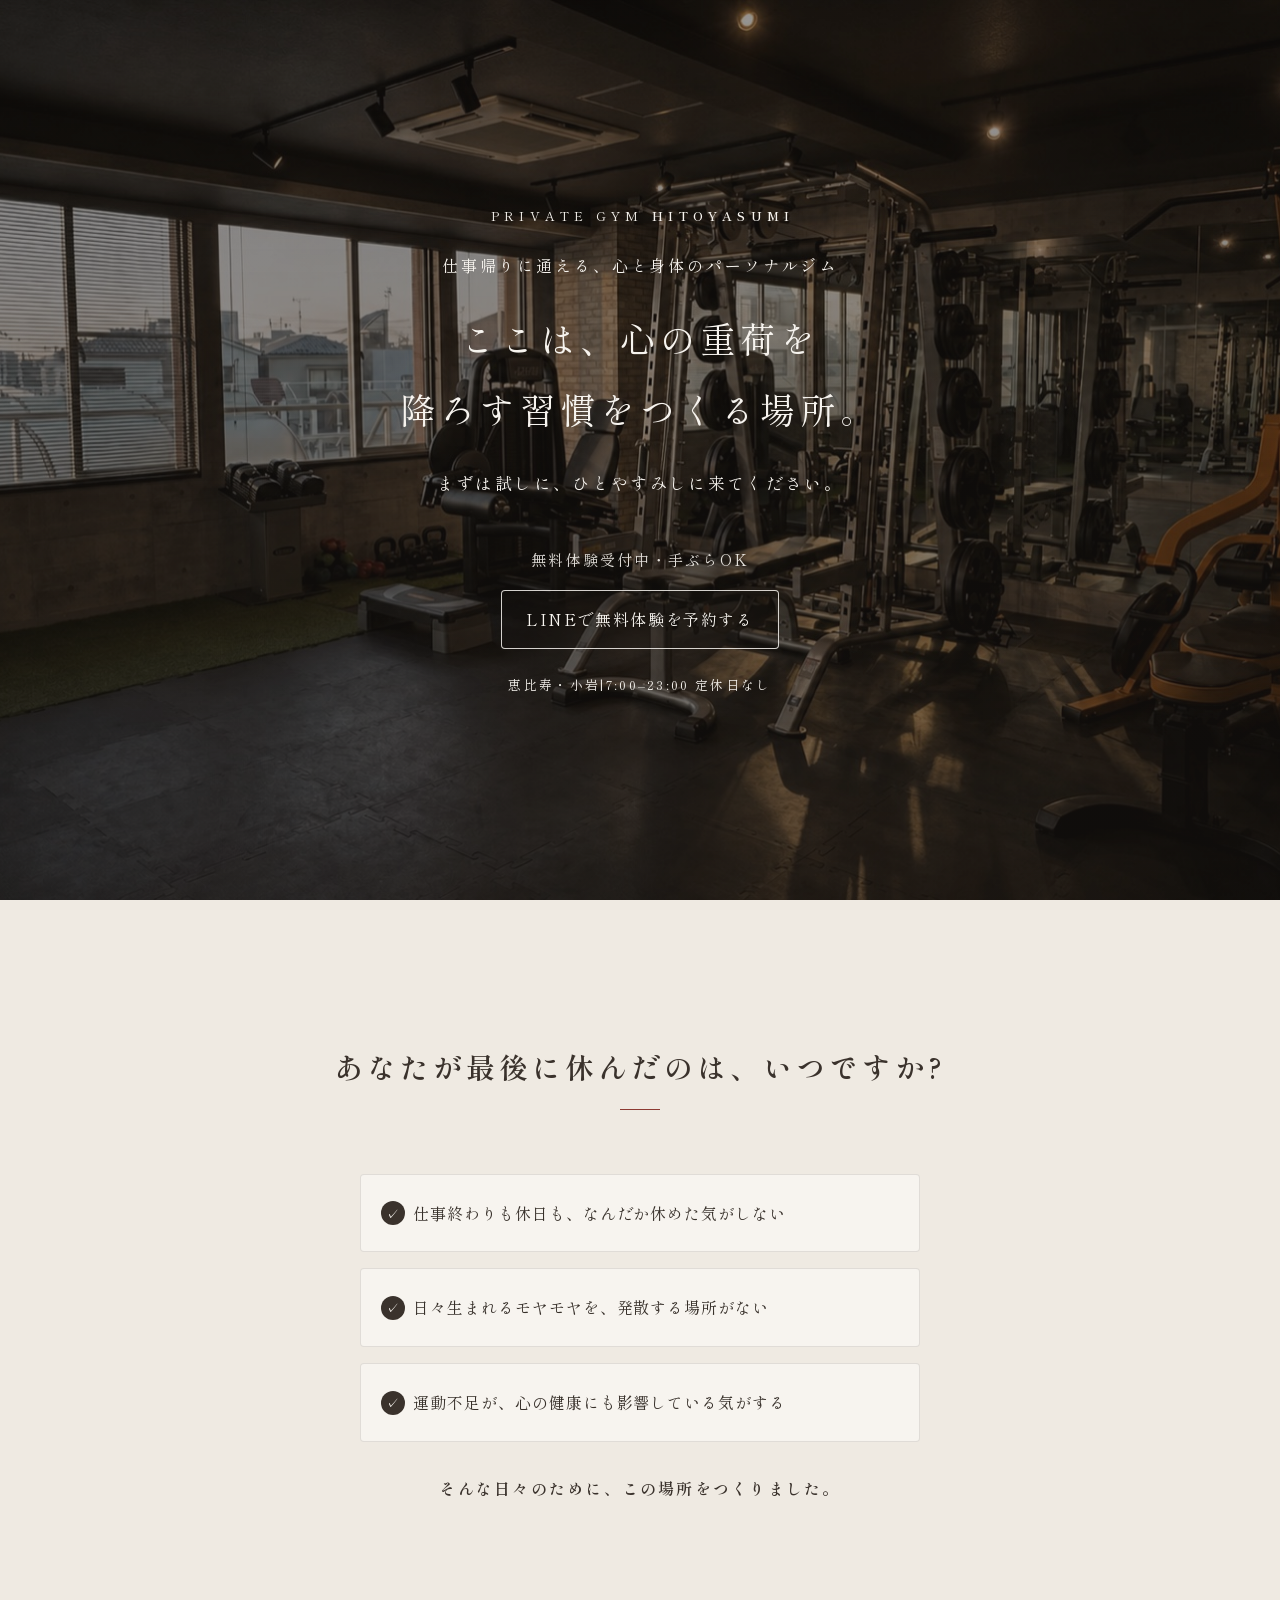
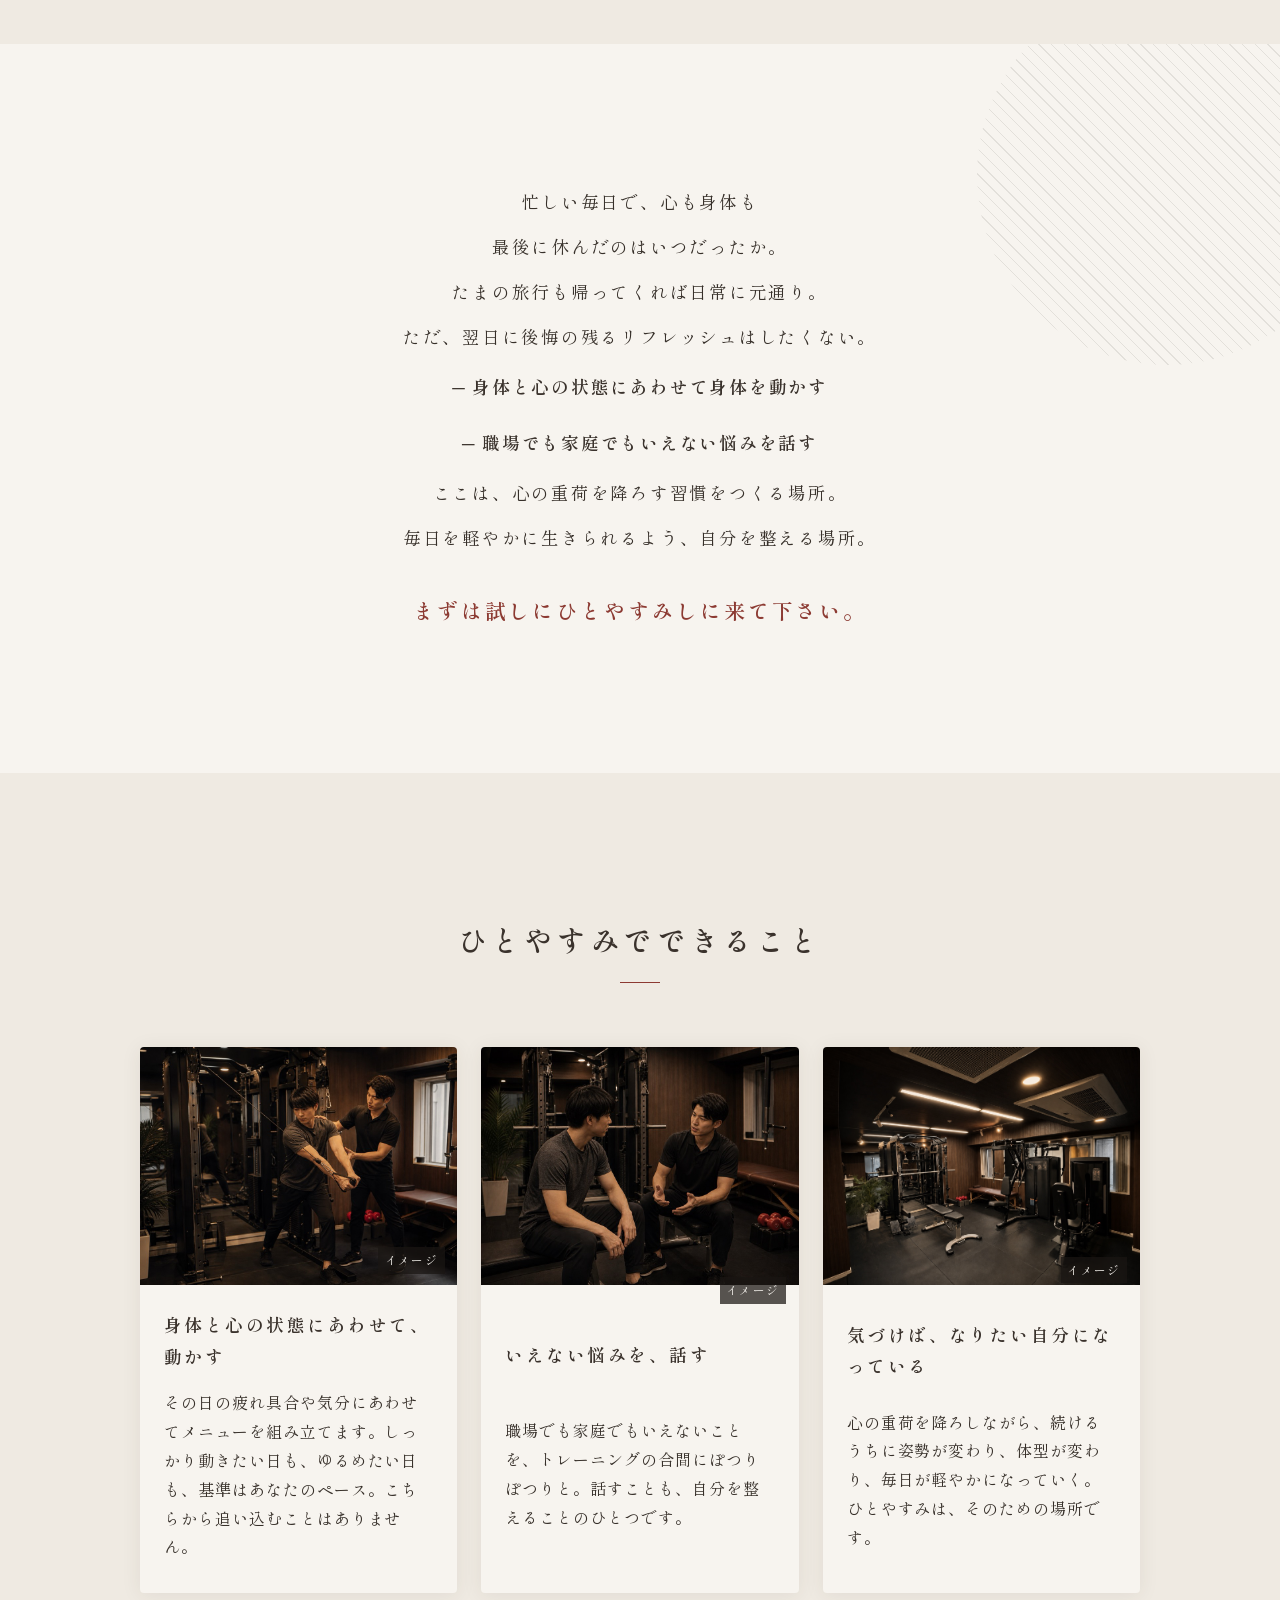
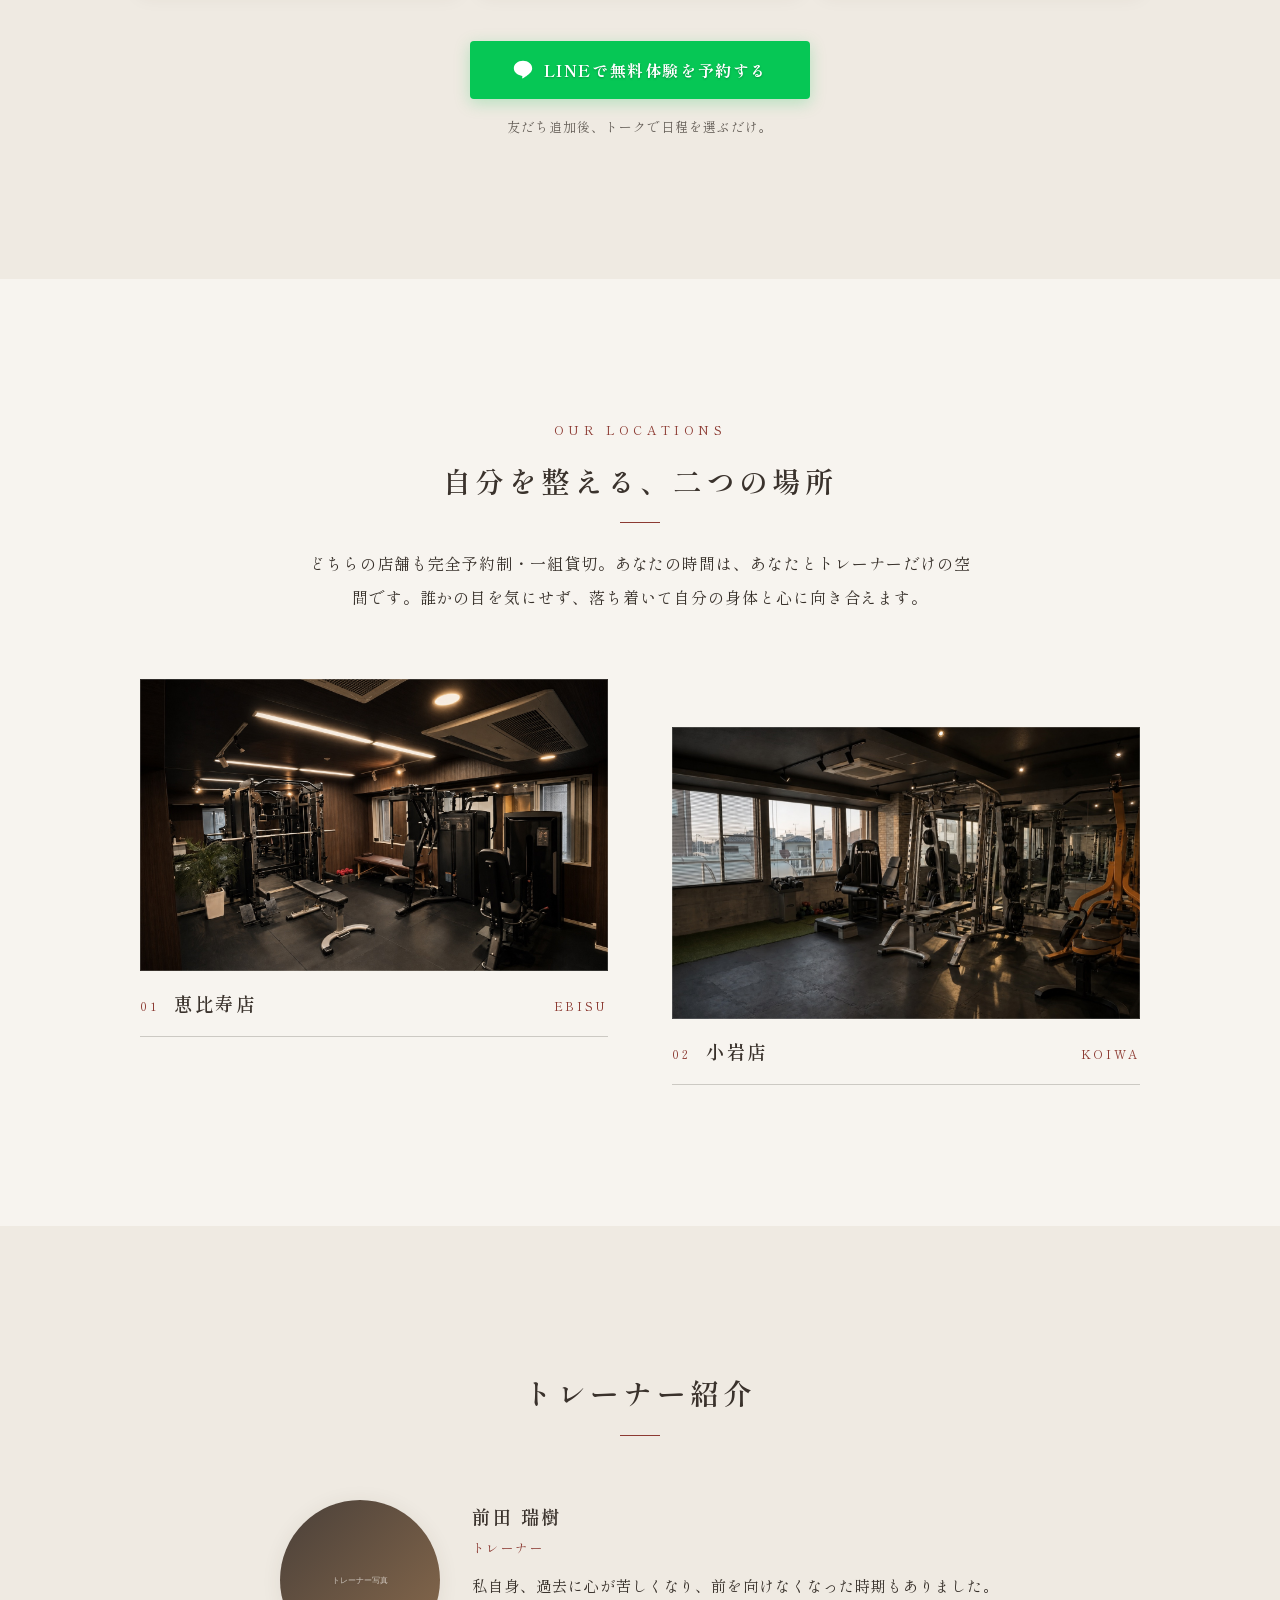
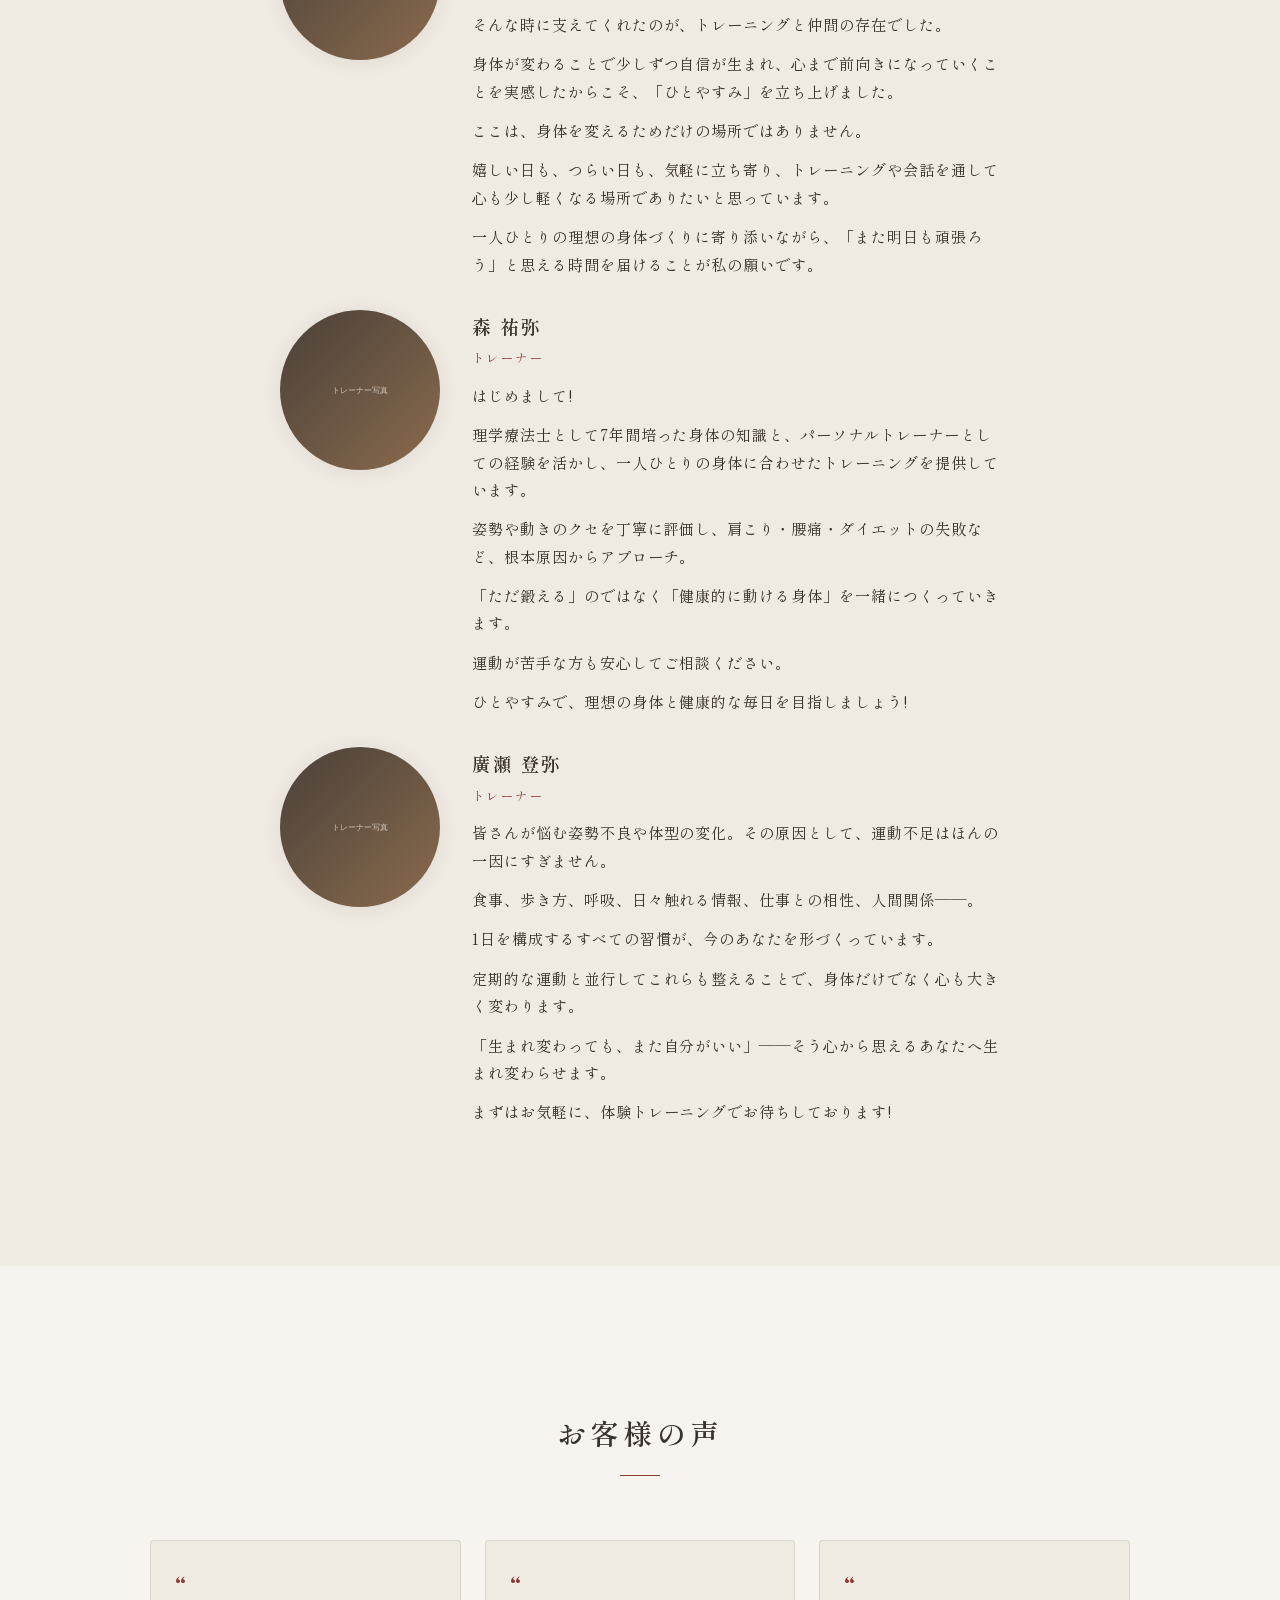
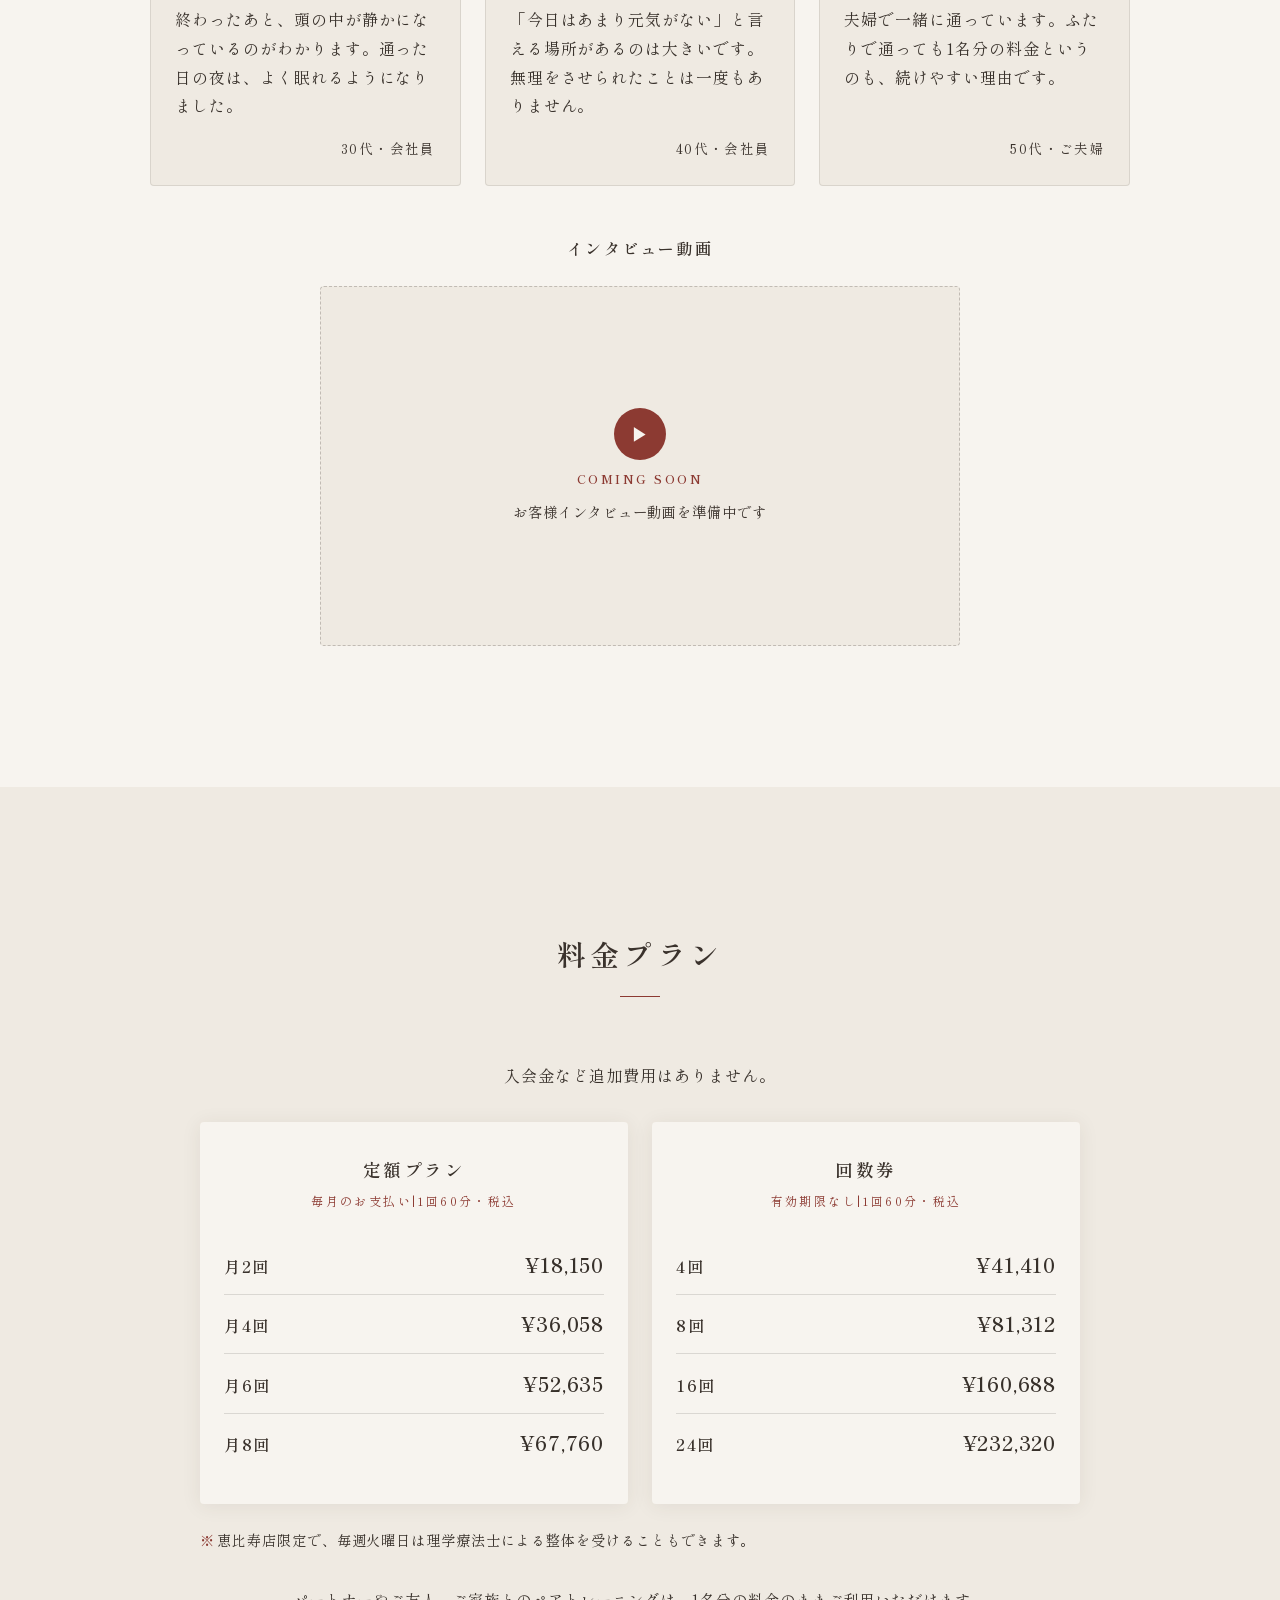
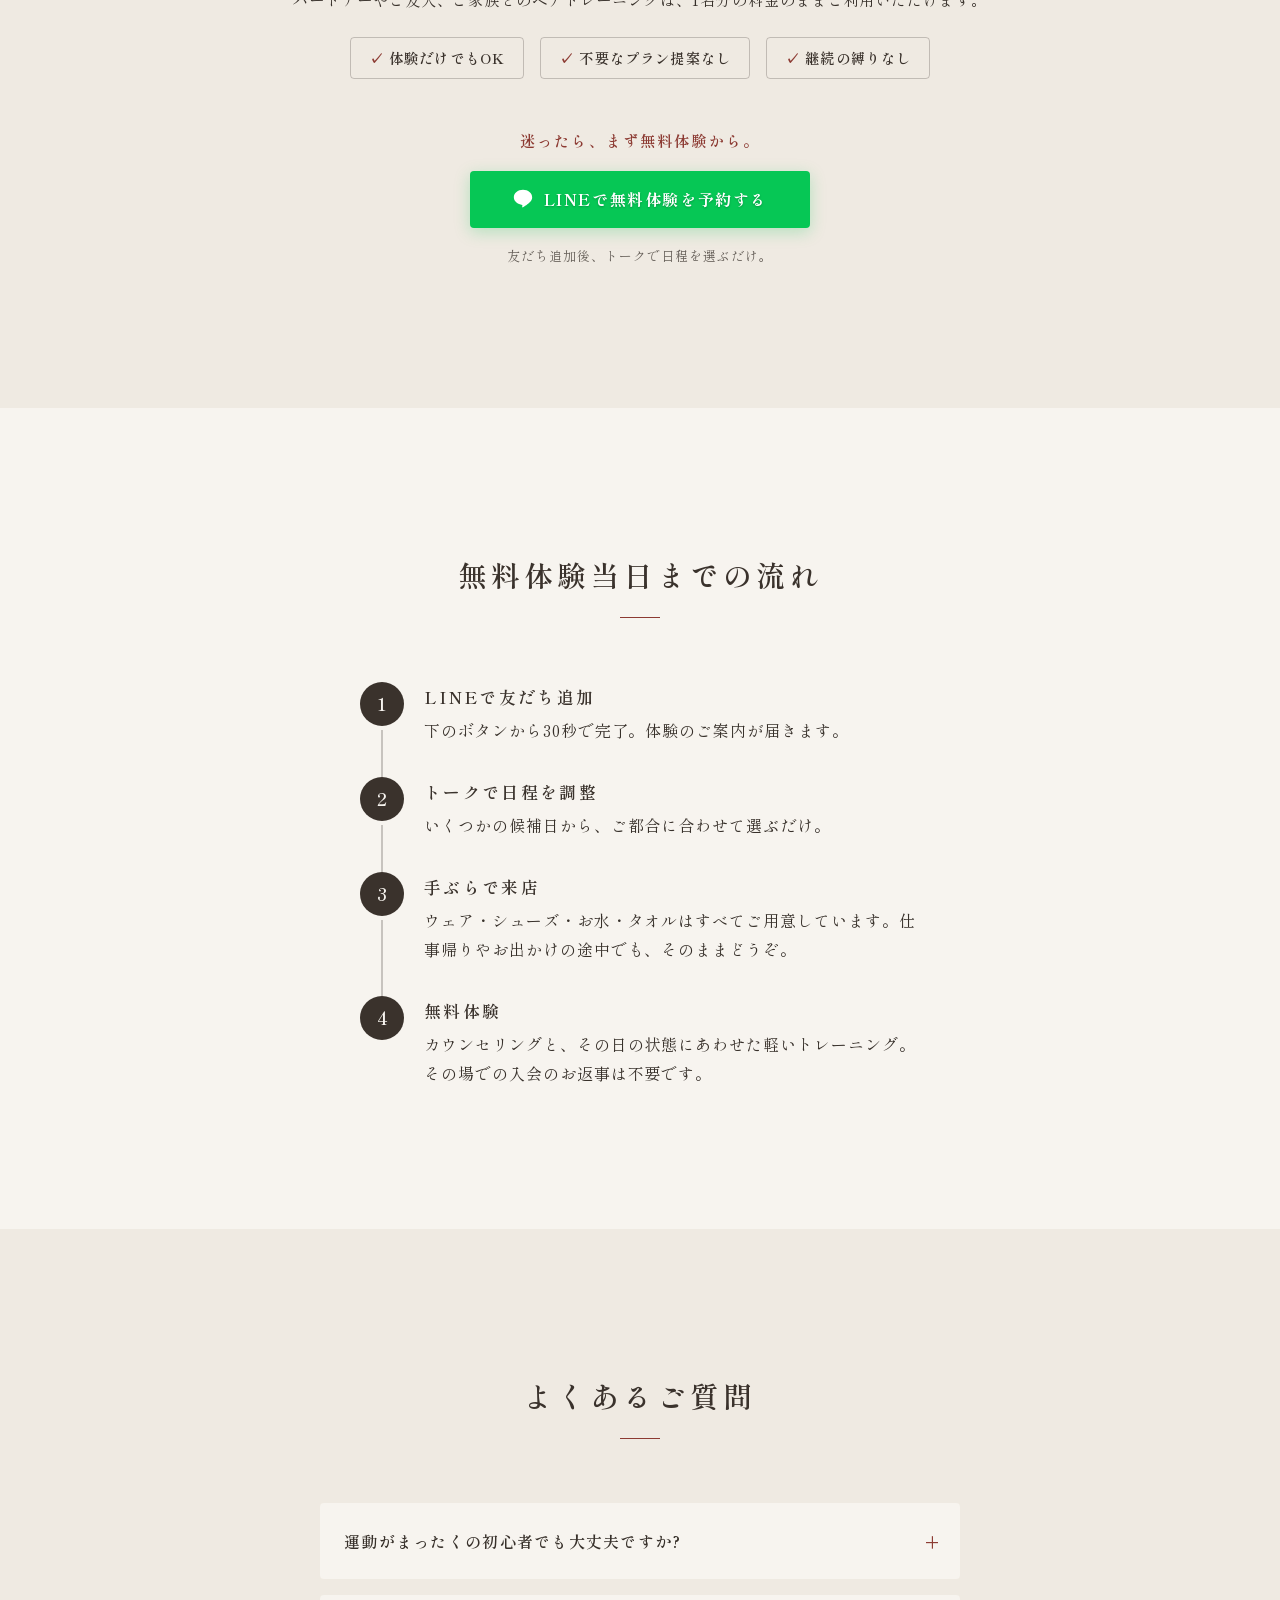
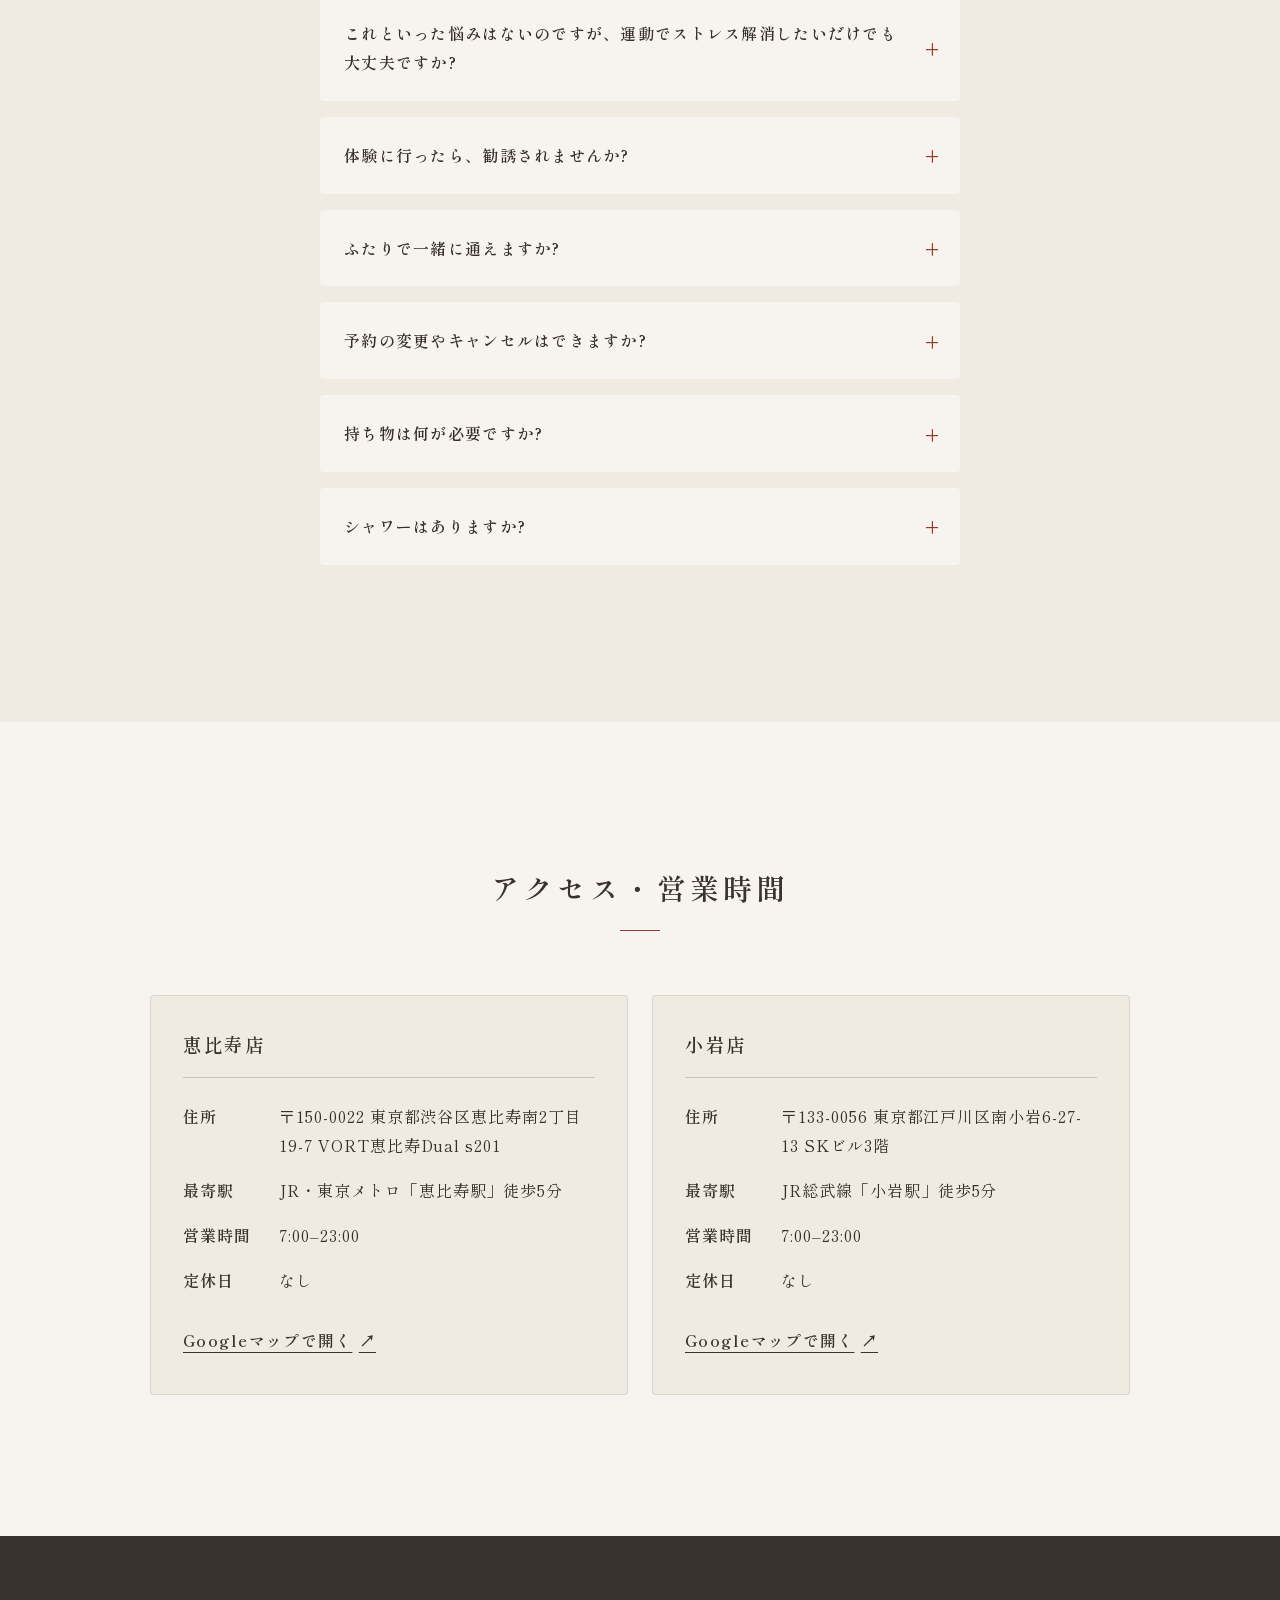
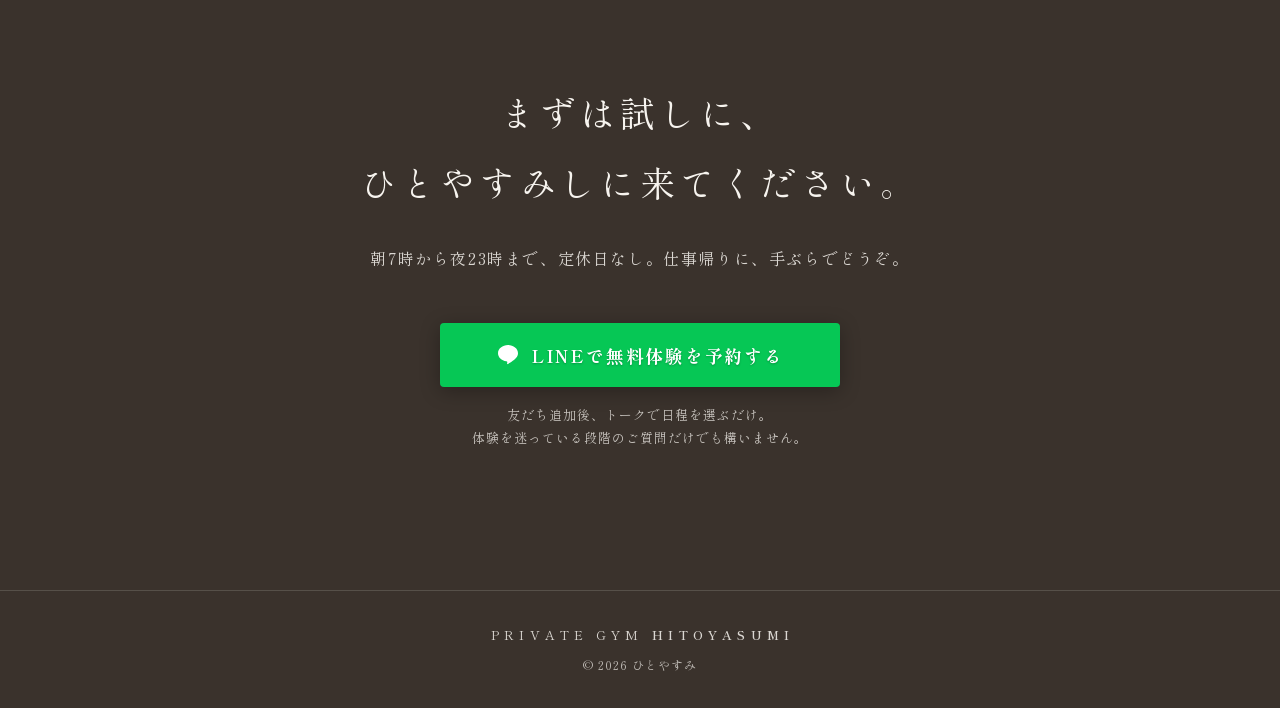
==== index.html @ 7cabb209 "前田さんの紹介文を追加、お客様インタビュー動画欄をComing Soonで新設 前田の紹介文をドラフトから本人執筆の文章に差し替え。 お客様の声セクション内に、今後埋め込む動画インタビュー用の プレー" ====
<!DOCTYPE html>
<html lang="ja">
<head>
  <meta charset="UTF-8">
  <meta name="viewport" content="width=device-width, initial-scale=1">

  <title>ひとやすみ|仕事帰りに、心と身体を整えるパーソナルジム(恵比寿・小岩)</title>
  <meta name="description" content="ここは、心の重荷を降ろす習慣をつくる場所。身体と心の状態にあわせて身体を動かし、いえない悩みを話す。恵比寿・小岩のプライベートジム「ひとやすみ」。朝7時〜23時・定休日なし。無料体験受付中、まずはLINEからご予約を。">
  <meta name="theme-color" content="#3A322C">

  <!-- .jsゲートは初回ペイント前に付与しないとフェードイン要素がちらつく(FOUC) -->
  <script>document.documentElement.classList.add('js')</script>

  <!--
    ▼ 絶対URLはここに集約。独自ドメイン移行時はこのブロックだけ書き換える。
  -->
  <link rel="canonical" href="https://hirosetoya-maker.github.io/hitoyasumi/">
  <meta property="og:type" content="website">
  <meta property="og:title" content="ひとやすみ|仕事帰りに、心と身体を整えるパーソナルジム">
  <meta property="og:description" content="ここは、心の重荷を降ろす習慣をつくる場所。無料体験受付中。まずは試しにひとやすみしに来てください。">
  <meta property="og:url" content="https://hirosetoya-maker.github.io/hitoyasumi/">
  <meta property="og:image" content="https://hirosetoya-maker.github.io/hitoyasumi/assets/img/koiwa-gym.jpg"><!-- TODO: 専用OGP画像(1200x630)制作後に差し替え -->
  <meta property="og:image:width" content="1600">
  <meta property="og:image:height" content="904">
  <meta property="og:site_name" content="ひとやすみ">
  <meta property="og:locale" content="ja_JP">
  <meta name="twitter:card" content="summary_large_image">
  <!-- ▲ 絶対URLここまで -->

  <!-- 暫定favicon(データURI・404回避)。TODO: 正式faviconができたら差し替え -->
  <link rel="icon" href="data:image/svg+xml,%3Csvg xmlns='http://www.w3.org/2000/svg' viewBox='0 0 32 32'%3E%3Crect width='32' height='32' rx='4' fill='%233A322C'/%3E%3Ctext x='16' y='23' font-size='17' text-anchor='middle' fill='%23F7F4EF' font-family='serif'%3E休%3C/text%3E%3C/svg%3E">
  <!-- TODO: apple-touch-icon(180x180)制作後に有効化
  <link rel="apple-touch-icon" href="assets/img/apple-touch-icon.png">
  -->

  <!-- LCP画像(ヒーロー1枚目)を先読み。2枚目はJSでロード後に注入する -->
  <link rel="preload" as="image" href="assets/img/koiwa-gym.jpg"
        imagesrcset="assets/img/koiwa-gym-960.jpg 960w, assets/img/koiwa-gym.jpg 1600w"
        imagesizes="100vw" fetchpriority="high">

  <link rel="preconnect" href="https://fonts.googleapis.com">
  <link rel="preconnect" href="https://fonts.gstatic.com" crossorigin>
  <!-- フォントCSSはレンダーブロックしないよう非同期読込(display=swap前提) -->
  <link rel="stylesheet"
        href="https://fonts.googleapis.com/css2?family=Shippori+Mincho:wght@400;600&display=swap"
        media="print" onload="this.media='all'">
  <noscript>
    <link rel="stylesheet" href="https://fonts.googleapis.com/css2?family=Shippori+Mincho:wght@400;600&display=swap">
  </noscript>

  <link rel="stylesheet" href="css/style.css">

  <!-- JSON-LD (LocalBusiness×2店舗)。電話番号を掲載する場合は "telephone" を追加する -->
  <script type="application/ld+json">
  [
    {
      "@context": "https://schema.org",
      "@type": "HealthClub",
      "name": "ひとやすみ 恵比寿店",
      "description": "仕事帰りに、心と身体を整えるパーソナルジム",
      "image": "https://hirosetoya-maker.github.io/hitoyasumi/assets/img/ebisu-gym.jpg",
      "priceRange": "¥18,150〜",
      "address": {
        "@type": "PostalAddress",
        "postalCode": "150-0022",
        "addressRegion": "東京都",
        "addressLocality": "渋谷区",
        "streetAddress": "恵比寿南2-19-7 VORT恵比寿Dual s201"
      },
      "openingHours": "Mo-Su 07:00-23:00",
      "url": "https://hirosetoya-maker.github.io/hitoyasumi/"
    },
    {
      "@context": "https://schema.org",
      "@type": "HealthClub",
      "name": "ひとやすみ 小岩店",
      "description": "仕事帰りに、心と身体を整えるパーソナルジム",
      "image": "https://hirosetoya-maker.github.io/hitoyasumi/assets/img/koiwa-gym.jpg",
      "priceRange": "¥18,150〜",
      "address": {
        "@type": "PostalAddress",
        "postalCode": "133-0056",
        "addressRegion": "東京都",
        "addressLocality": "江戸川区",
        "streetAddress": "南小岩6-27-13 SKビル3階"
      },
      "openingHours": "Mo-Su 07:00-23:00",
      "url": "https://hirosetoya-maker.github.io/hitoyasumi/"
    }
  ]
  </script>
</head>
<body>

  <main>

    <!-- 1. ヒーロー(恵比寿店⇔小岩店の内装がゆっくりクロスフェード) -->
    <section class="hero" id="hero">
      <img class="hero__bg" src="assets/img/koiwa-gym.jpg"
           srcset="assets/img/koiwa-gym-960.jpg 960w, assets/img/koiwa-gym.jpg 1600w"
           sizes="100vw" alt="" width="1600" height="904" fetchpriority="high">
      <!-- 2枚目はLCPと帯域を奪い合わないよう、ロード完了後にJSがsrcを注入してから重ねる -->
      <img class="hero__bg hero__bg--alt" src="[data-uri]"
           data-src="assets/img/ebisu-gym.jpg"
           data-srcset="assets/img/ebisu-gym-960.jpg 960w, assets/img/ebisu-gym.jpg 1600w"
           sizes="100vw" alt="" width="1600" height="1193" aria-hidden="true">
      <div class="hero__veil" aria-hidden="true"></div>
      <div class="container hero__inner">
        <p class="hero__brand">PRIVATE GYM <span>HITOYASUMI</span></p>
        <p class="hero__lead">仕事帰りに通える、心と身体のパーソナルジム</p>
        <h1 class="hero__title">ここは、心の重荷を<br>降ろす習慣をつくる場所。</h1>
        <p class="hero__sub"><span>まずは試しに、</span><span>ひとやすみしに来てください。</span></p>
        <div class="cta hero__cta">
          <p class="cta__condition cta__condition--hero">無料体験受付中・手ぶらOK</p>
          <!-- TODO: LINE友だち追加URLに差し替え(README参照: lin.ee で全文検索して一括置換) -->
          <a class="cta__button cta__button--ghost" href="https://lin.ee/XXXXXXX" data-cta="hero">LINEで無料体験を予約する</a>
        </div>
        <p class="hero__place">恵比寿・小岩|7:00–23:00 定休日なし</p>
      </div>
    </section>

    <!-- 2. 悩み共感 -->
    <section class="worries section section--alt fade-in">
      <div class="container">
        <h2 class="section__title"><span>あなたが最後に休んだのは、</span><span>いつですか?</span></h2>
        <ul class="worries__list">
          <li class="worries__item">仕事終わりも休日も、なんだか休めた気がしない</li>
          <li class="worries__item">日々生まれるモヤモヤを、発散する場所がない</li>
          <li class="worries__item">運動不足が、心の健康にも影響している気がする</li>
        </ul>
        <p class="worries__bridge">そんな日々のために、この場所をつくりました。</p>
      </div>
    </section>

    <!-- 3. コンセプト(詩) -->
    <section class="concept section fade-in">
      <div class="container">
        <h2 class="section__title section__title--hidden">ひとやすみのコンセプト</h2>
        <div class="concept__poem">
          <p class="concept__line">忙しい毎日で、心も身体も</p>
          <p class="concept__line">最後に休んだのはいつだったか。</p>
          <p class="concept__line">たまの旅行も帰ってくれば日常に元通り。</p>
          <p class="concept__line">ただ、翌日に後悔の残るリフレッシュはしたくない。</p>
          <p class="concept__line concept__line--em">─ 身体と心の状態にあわせて身体を動かす</p>
          <p class="concept__line concept__line--em">─ 職場でも家庭でもいえない悩みを話す</p>
          <p class="concept__line">ここは、心の重荷を降ろす習慣をつくる場所。</p>
          <p class="concept__line">毎日を軽やかに生きられるよう、自分を整える場所。</p>
          <p class="concept__line concept__line--close">まずは試しにひとやすみしに来て下さい。</p>
        </div>
      </div>
    </section>

    <!-- 4. できること -->
    <section class="features section section--alt fade-in">
      <div class="container">
        <h2 class="section__title">ひとやすみでできること</h2>
        <div class="features__grid">
          <article class="card">
            <div class="card__visual">
              <img class="card__img" src="assets/img/training-scene.jpg"
                   srcset="assets/img/training-scene-960.jpg 960w, assets/img/training-scene.jpg 1200w"
                   sizes="(min-width: 768px) 50vw, 100vw"
                   alt="トレーナーが姿勢を確認しながら行うトレーニングのイメージ" width="1200" height="900" loading="lazy">
              <span class="card__image-note">イメージ</span>
            </div>
            <h3 class="card__title">身体と心の状態にあわせて、動かす</h3>
            <p class="card__text">その日の疲れ具合や気分にあわせてメニューを組み立てます。しっかり動きたい日も、ゆるめたい日も、基準はあなたのペース。こちらから追い込むことはありません。</p>
          </article>
          <article class="card">
            <div class="card__visual">
              <img class="card__img" src="assets/img/talk-scene.jpg"
                   srcset="assets/img/talk-scene-960.jpg 960w, assets/img/talk-scene.jpg 1200w"
                   sizes="(min-width: 768px) 50vw, 100vw"
                   alt="トレーニングの合間に落ち着いて対話するイメージ" width="1200" height="900" loading="lazy">
              <span class="card__image-note">イメージ</span>
            </div>
            <h3 class="card__title">いえない悩みを、話す</h3>
            <p class="card__text">職場でも家庭でもいえないことを、トレーニングの合間にぽつりぽつりと。話すことも、自分を整えることのひとつです。</p>
          </article>
          <article class="card">
            <div class="card__visual">
              <!-- TODO: 「結果」を表すシーン写真が用意できたら差し替え -->
              <img class="card__img" src="assets/img/ebisu-gym.jpg"
                   srcset="assets/img/ebisu-gym-960.jpg 960w, assets/img/ebisu-gym.jpg 1600w"
                   sizes="(min-width: 768px) 33vw, 100vw"
                   alt="整えられた店内で軽やかに過ごすイメージ" width="1600" height="1193" loading="lazy">
              <span class="card__image-note">イメージ</span>
            </div>
            <h3 class="card__title">気づけば、なりたい自分になっている</h3>
            <p class="card__text">心の重荷を降ろしながら、続けるうちに姿勢が変わり、体型が変わり、毎日が軽やかになっていく。ひとやすみは、そのための場所です。</p>
          </article>
        </div>
        <div class="cta cta--mid">
          <!-- TODO: LINE友だち追加URLに差し替え -->
          <a class="cta__button" href="https://lin.ee/XXXXXXX" data-cta="mid_feature">
            <svg class="cta__icon" viewBox="0 0 24 24" width="22" height="22" aria-hidden="true"><path fill="currentColor" d="M12 2C6.48 2 2 5.64 2 10.13c0 4.03 3.55 7.4 8.34 8.04.33.07.77.22.88.5.1.26.07.66.03.92l-.14.86c-.04.26-.2 1 .88.55 1.08-.46 5.83-3.44 7.96-5.89C21.4 13.5 22 11.9 22 10.13 22 5.64 17.52 2 12 2z"/></svg>
            LINEで無料体験を予約する
          </a>
          <p class="cta__note">友だち追加後、トークで日程を選ぶだけ。</p>
        </div>
      </div>
    </section>

    <!-- 5. 店舗紹介 -->
    <section class="locations section fade-in">
      <div class="container">
        <p class="section__eyebrow">OUR LOCATIONS</p>
        <h2 class="section__title">自分を整える、二つの場所</h2>
        <p class="locations__lead">どちらの店舗も完全予約制・一組貸切。あなたの時間は、あなたとトレーナーだけの空間です。誰かの目を気にせず、落ち着いて自分の身体と心に向き合えます。</p>
        <div class="locations__grid">
          <figure class="location">
            <div class="location__visual">
              <img class="location__img" src="assets/img/ebisu-gym.jpg"
                   srcset="assets/img/ebisu-gym-960.jpg 960w, assets/img/ebisu-gym.jpg 1600w"
                   sizes="(min-width: 768px) 50vw, 100vw"
                   alt="木目と黒を基調にしたひとやすみ恵比寿店の店内" width="1600" height="1193" loading="lazy">
            </div>
            <figcaption class="location__caption">
              <span class="location__number">01</span>
              <span class="location__name">恵比寿店</span>
              <span class="location__en">EBISU</span>
            </figcaption>
          </figure>
          <figure class="location">
            <div class="location__visual">
              <img class="location__img" src="assets/img/koiwa-gym.jpg"
                   srcset="assets/img/koiwa-gym-960.jpg 960w, assets/img/koiwa-gym.jpg 1600w"
                   sizes="(min-width: 768px) 50vw, 100vw"
                   alt="大きな窓と充実した設備を備えたひとやすみ小岩店の店内" width="1600" height="904" loading="lazy">
            </div>
            <figcaption class="location__caption">
              <span class="location__number">02</span>
              <span class="location__name">小岩店</span>
              <span class="location__en">KOIWA</span>
            </figcaption>
          </figure>
        </div>
      </div>
    </section>

    <!-- 6. トレーナー紹介(3名) -->
    <section class="trainer section section--alt fade-in">
      <div class="container">
        <h2 class="section__title">トレーナー紹介</h2>
        <div class="trainers__grid">
          <!-- TODO: 3名分の実写真に差し替え -->
          <article class="trainer-card">
            <img class="trainer-card__photo" src="assets/img/placeholder-trainer.svg" alt="前田瑞樹の写真" width="480" height="480" loading="lazy">
            <div class="trainer-card__body">
              <p class="trainer-card__name">前田 瑞樹<span class="trainer-card__role">トレーナー</span></p>
              <p class="trainer-card__bio">私自身、過去に心が苦しくなり、前を向けなくなった時期もありました。</p>
              <p class="trainer-card__bio">そんな時に支えてくれたのが、トレーニングと仲間の存在でした。</p>
              <p class="trainer-card__bio">身体が変わることで少しずつ自信が生まれ、心まで前向きになっていくことを実感したからこそ、「ひとやすみ」を立ち上げました。</p>
              <p class="trainer-card__bio">ここは、身体を変えるためだけの場所ではありません。</p>
              <p class="trainer-card__bio">嬉しい日も、つらい日も、気軽に立ち寄り、トレーニングや会話を通して心も少し軽くなる場所でありたいと思っています。</p>
              <p class="trainer-card__bio">一人ひとりの理想の身体づくりに寄り添いながら、「また明日も頑張ろう」と思える時間を届けることが私の願いです。</p>
            </div>
          </article>
          <article class="trainer-card">
            <img class="trainer-card__photo" src="assets/img/placeholder-trainer.svg" alt="森祐弥の写真" width="480" height="480" loading="lazy">
            <div class="trainer-card__body">
              <p class="trainer-card__name">森 祐弥<span class="trainer-card__role">トレーナー</span></p>
              <p class="trainer-card__bio">はじめまして!</p>
              <p class="trainer-card__bio">理学療法士として7年間培った身体の知識と、パーソナルトレーナーとしての経験を活かし、一人ひとりの身体に合わせたトレーニングを提供しています。</p>
              <p class="trainer-card__bio">姿勢や動きのクセを丁寧に評価し、肩こり・腰痛・ダイエットの失敗など、根本原因からアプローチ。</p>
              <p class="trainer-card__bio">「ただ鍛える」のではなく「健康的に動ける身体」を一緒につくっていきます。</p>
              <p class="trainer-card__bio">運動が苦手な方も安心してご相談ください。</p>
              <p class="trainer-card__bio">ひとやすみで、理想の身体と健康的な毎日を目指しましょう!</p>
            </div>
          </article>
          <article class="trainer-card">
            <img class="trainer-card__photo" src="assets/img/placeholder-trainer.svg" alt="廣瀬登弥の写真" width="480" height="480" loading="lazy">
            <div class="trainer-card__body">
              <p class="trainer-card__name">廣瀬 登弥<span class="trainer-card__role">トレーナー</span></p>
              <p class="trainer-card__bio">皆さんが悩む姿勢不良や体型の変化。その原因として、運動不足はほんの一因にすぎません。</p>
              <p class="trainer-card__bio">食事、歩き方、呼吸、日々触れる情報、仕事との相性、人間関係――。</p>
              <p class="trainer-card__bio">1日を構成するすべての習慣が、今のあなたを形づくっています。</p>
              <p class="trainer-card__bio">定期的な運動と並行してこれらも整えることで、身体だけでなく心も大きく変わります。</p>
              <p class="trainer-card__bio">「生まれ変わっても、また自分がいい」――そう心から思えるあなたへ生まれ変わらせます。</p>
              <p class="trainer-card__bio">まずはお気軽に、体験トレーニングでお待ちしております!</p>
            </div>
          </article>
        </div>
      </div>
    </section>

    <!-- 7. お客様の声 -->
    <section class="voices section fade-in">
      <div class="container">
        <h2 class="section__title">お客様の声</h2>
        <!-- TODO: 実際のお客様の声(掲載許可済みのもの)に差し替え -->
        <div class="voices__grid">
          <figure class="voice">
            <blockquote class="voice__text">終わったあと、頭の中が静かになっているのがわかります。通った日の夜は、よく眠れるようになりました。</blockquote>
            <figcaption class="voice__meta">30代・会社員</figcaption>
          </figure>
          <figure class="voice">
            <blockquote class="voice__text">「今日はあまり元気がない」と言える場所があるのは大きいです。無理をさせられたことは一度もありません。</blockquote>
            <figcaption class="voice__meta">40代・会社員</figcaption>
          </figure>
          <figure class="voice">
            <blockquote class="voice__text">夫婦で一緒に通っています。ふたりで通っても1名分の料金というのも、続けやすい理由です。</blockquote>
            <figcaption class="voice__meta">50代・ご夫婦</figcaption>
          </figure>
        </div>
        <!-- TODO: お客様インタビュー動画を準備でき次第、下記プレースホルダーを差し替え -->
        <div class="voices__videos">
          <h3 class="voices__videos-title">インタビュー動画</h3>
          <div class="video-placeholder">
            <span class="video-placeholder__icon" aria-hidden="true">▶</span>
            <p class="video-placeholder__badge">Coming Soon</p>
            <p class="video-placeholder__text">お客様インタビュー動画を準備中です</p>
          </div>
        </div>
      </div>
    </section>

    <!-- 8. 料金 -->
    <section class="pricing section section--alt fade-in">
      <div class="container">
        <h2 class="section__title">料金プラン</h2>
        <p class="pricing__lead">入会金など追加費用はありません。</p>
        <div class="pricing__groups">
          <div class="pricing__group">
            <h3 class="pricing__group-title">定額プラン<span class="pricing__group-sub">毎月のお支払い|1回60分・税込</span></h3>
            <ul class="price-table">
              <li class="price-table__row"><span class="price-table__label">月2回</span><span class="price-table__price">¥18,150</span></li>
              <li class="price-table__row"><span class="price-table__label">月4回</span><span class="price-table__price">¥36,058</span></li>
              <li class="price-table__row"><span class="price-table__label">月6回</span><span class="price-table__price">¥52,635</span></li>
              <li class="price-table__row"><span class="price-table__label">月8回</span><span class="price-table__price">¥67,760</span></li>
            </ul>
          </div>
          <div class="pricing__group">
            <h3 class="pricing__group-title">回数券<span class="pricing__group-sub">有効期限なし|1回60分・税込</span></h3>
            <ul class="price-table">
              <li class="price-table__row"><span class="price-table__label">4回</span><span class="price-table__price">¥41,410</span></li>
              <li class="price-table__row"><span class="price-table__label">8回</span><span class="price-table__price">¥81,312</span></li>
              <li class="price-table__row"><span class="price-table__label">16回</span><span class="price-table__price">¥160,688</span></li>
              <li class="price-table__row"><span class="price-table__label">24回</span><span class="price-table__price">¥232,320</span></li>
            </ul>
          </div>
        </div>
        <ul class="pricing__notes">
          <li class="pricing__note">恵比寿店限定で、毎週火曜日は理学療法士による整体を受けることもできます。</li>
        </ul>
        <p class="pricing__pair">パートナーやご友人、ご家族とのペアトレーニングは、1名分の料金のままご利用いただけます。</p>
        <ul class="assurance">
          <li class="assurance__item">体験だけでもOK</li>
          <li class="assurance__item">不要なプラン提案なし</li>
          <li class="assurance__item">継続の縛りなし</li>
        </ul>
        <div class="cta cta--mid">
          <p class="cta__condition">迷ったら、まず無料体験から。</p>
          <!-- TODO: LINE友だち追加URLに差し替え -->
          <a class="cta__button" href="https://lin.ee/XXXXXXX" data-cta="mid_pricing">
            <svg class="cta__icon" viewBox="0 0 24 24" width="22" height="22" aria-hidden="true"><path fill="currentColor" d="M12 2C6.48 2 2 5.64 2 10.13c0 4.03 3.55 7.4 8.34 8.04.33.07.77.22.88.5.1.26.07.66.03.92l-.14.86c-.04.26-.2 1 .88.55 1.08-.46 5.83-3.44 7.96-5.89C21.4 13.5 22 11.9 22 10.13 22 5.64 17.52 2 12 2z"/></svg>
            LINEで無料体験を予約する
          </a>
          <p class="cta__note">友だち追加後、トークで日程を選ぶだけ。</p>
        </div>
      </div>
    </section>

    <!-- 9. 体験の流れ -->
    <section class="flow section fade-in">
      <div class="container">
        <h2 class="section__title">無料体験当日までの流れ</h2>
        <ol class="flow__list">
          <li class="flow__step">
            <h3 class="flow__title">LINEで友だち追加</h3>
            <p class="flow__text">下のボタンから30秒で完了。体験のご案内が届きます。</p>
          </li>
          <li class="flow__step">
            <h3 class="flow__title">トークで日程を調整</h3>
            <p class="flow__text">いくつかの候補日から、ご都合に合わせて選ぶだけ。<!-- TODO: 返信目安を実運用に合わせる --></p>
          </li>
          <li class="flow__step">
            <h3 class="flow__title">手ぶらで来店</h3>
            <p class="flow__text">ウェア・シューズ・お水・タオルはすべてご用意しています。仕事帰りやお出かけの途中でも、そのままどうぞ。</p>
          </li>
          <li class="flow__step">
            <h3 class="flow__title">無料体験</h3>
            <p class="flow__text">カウンセリングと、その日の状態にあわせた軽いトレーニング。その場での入会のお返事は不要です。<!-- TODO: 体験の所要時間を実データ確認 --></p>
          </li>
        </ol>
      </div>
    </section>

    <!-- 10. FAQ -->
    <section class="faq section section--alt fade-in">
      <div class="container">
        <h2 class="section__title">よくあるご質問</h2>
        <details class="faq__item">
          <summary class="faq__q">運動がまったくの初心者でも大丈夫ですか?</summary>
          <p class="faq__a">はい。その日の体力・気分にあわせてメニューを組むので、ついていけない心配はありません。</p>
        </details>
        <details class="faq__item">
          <summary class="faq__q">これといった悩みはないのですが、運動でストレス解消したいだけでも大丈夫ですか?</summary>
          <p class="faq__a">もちろんです。身体の悩みから始める方もいれば、「リフレッシュの時間がない」というぼんやりした気持ちから通い始める方もいらっしゃいます。空間づくりやトレーニングメニューの組み方にこだわっているので、通ううちに心も自然と整って「意外と今まで疲れていたんだ」と気付くお客様もいらっしゃいます。</p>
        </details>
        <details class="faq__item">
          <summary class="faq__q">体験に行ったら、勧誘されませんか?</summary>
          <p class="faq__a">されません。体験の最後に料金のご案内はしますが、その場での返事は不要です。後日LINEでゆっくりご検討ください。</p>
        </details>
        <details class="faq__item">
          <summary class="faq__q">ふたりで一緒に通えますか?</summary>
          <p class="faq__a">はい。パートナーやご友人、ご家族とのペアトレーニングを、1名分の料金のままご利用いただけます。</p>
        </details>
        <details class="faq__item">
          <summary class="faq__q">予約の変更やキャンセルはできますか?</summary>
          <p class="faq__a">原則12時間前までとしておりますが、体調不良やお仕事の都合などは考慮して対応いたします。LINEでお気軽にご連絡ください。</p>
        </details>
        <details class="faq__item">
          <summary class="faq__q">持ち物は何が必要ですか?</summary>
          <p class="faq__a">手ぶらでお越しください。ウェア・シューズ・お水・タオルはすべてご用意しています。</p>
        </details>
        <details class="faq__item">
          <summary class="faq__q">シャワーはありますか?</summary>
          <p class="faq__a">恵比寿店のみご利用いただけます。</p>
        </details>
      </div>
    </section>

    <!-- 11. アクセス -->
    <section class="access section fade-in">
      <div class="container">
        <h2 class="section__title">アクセス・営業時間</h2>
        <div class="access__grid">
          <div class="access__card">
            <h3 class="access__store">恵比寿店</h3>
            <dl class="access__info">
              <div class="access__row"><dt>住所</dt><dd>〒150-0022 東京都渋谷区恵比寿南2丁目19-7 VORT恵比寿Dual s201</dd></div>
              <div class="access__row"><dt>最寄駅</dt><dd>JR・東京メトロ「恵比寿駅」徒歩5分</dd></div>
              <div class="access__row"><dt>営業時間</dt><dd>7:00–23:00</dd></div>
              <div class="access__row"><dt>定休日</dt><dd>なし</dd></div>
            </dl>
            <!-- 地図はファサードパターン: iframe直埋めはスクロールジャックと重いJS読込を招くためリンクにする -->
            <a class="access__map" href="https://www.google.com/maps/search/?api=1&query=%E6%9D%B1%E4%BA%AC%E9%83%BD%E6%B8%8B%E8%B0%B7%E5%8C%BA%E6%81%B5%E6%AF%94%E5%AF%BF%E5%8D%972-19-7%20VORT%E6%81%B5%E6%AF%94%E5%AF%BFDual" target="_blank" rel="noopener">Googleマップで開く</a>
          </div>
          <div class="access__card">
            <h3 class="access__store">小岩店</h3>
            <dl class="access__info">
              <div class="access__row"><dt>住所</dt><dd>〒133-0056 東京都江戸川区南小岩6-27-13 SKビル3階</dd></div>
              <div class="access__row"><dt>最寄駅</dt><dd>JR総武線「小岩駅」徒歩5分</dd></div>
              <div class="access__row"><dt>営業時間</dt><dd>7:00–23:00</dd></div>
              <div class="access__row"><dt>定休日</dt><dd>なし</dd></div>
            </dl>
            <a class="access__map" href="https://www.google.com/maps/search/?api=1&query=%E6%9D%B1%E4%BA%AC%E9%83%BD%E6%B1%9F%E6%88%B8%E5%B7%9D%E5%8C%BA%E5%8D%97%E5%B0%8F%E5%B2%A96-27-13" target="_blank" rel="noopener">Googleマップで開く</a>
          </div>
        </div>
      </div>
    </section>

    <!-- 12. クロージング -->
    <section class="closing section" id="closing">
      <div class="container closing__inner fade-in">
        <h2 class="closing__title">まずは試しに、<br>ひとやすみしに来てください。</h2>
        <p class="closing__sub">朝7時から夜23時まで、定休日なし。仕事帰りに、手ぶらでどうぞ。</p>
        <div class="cta">
          <!-- TODO: LINE友だち追加URLに差し替え -->
          <a class="cta__button cta__button--large" href="https://lin.ee/XXXXXXX" data-cta="closing">
            <svg class="cta__icon" viewBox="0 0 24 24" width="24" height="24" aria-hidden="true"><path fill="currentColor" d="M12 2C6.48 2 2 5.64 2 10.13c0 4.03 3.55 7.4 8.34 8.04.33.07.77.22.88.5.1.26.07.66.03.92l-.14.86c-.04.26-.2 1 .88.55 1.08-.46 5.83-3.44 7.96-5.89C21.4 13.5 22 11.9 22 10.13 22 5.64 17.52 2 12 2z"/></svg>
            LINEで無料体験を予約する
          </a>
          <p class="cta__note cta__note--invert">友だち追加後、トークで日程を選ぶだけ。<br>体験を迷っている段階のご質問だけでも構いません。</p>
        </div>
      </div>
    </section>

  </main>

  <footer class="footer">
    <p class="footer__brand">PRIVATE GYM <span>HITOYASUMI</span></p>
    <p class="footer__copy">&copy; 2026 ひとやすみ</p>
  </footer>

  <!-- 追従CTA(スマホのみ・ヒーロー通過後に表示) -->
  <div class="sticky-cta" id="sticky-cta" aria-hidden="true">
    <!-- TODO: LINE友だち追加URLに差し替え -->
    <a class="cta__button cta__button--sticky" href="https://lin.ee/XXXXXXX" data-cta="sticky" tabindex="-1">
      <svg class="cta__icon" viewBox="0 0 24 24" width="20" height="20" aria-hidden="true"><path fill="currentColor" d="M12 2C6.48 2 2 5.64 2 10.13c0 4.03 3.55 7.4 8.34 8.04.33.07.77.22.88.5.1.26.07.66.03.92l-.14.86c-.04.26-.2 1 .88.55 1.08-.46 5.83-3.44 7.96-5.89C21.4 13.5 22 11.9 22 10.13 22 5.64 17.52 2 12 2z"/></svg>
      LINEで無料体験を予約する
    </a>
  </div>

  <script src="js/script.js"></script>
</body>
</html>
---- css/style.css ----
/* ==========================================================
   ひとやすみ LP — design tokens & styles
   トーン&マナー: 立て看板準拠(ダークブラウン×生成り×明朝体)
   ========================================================== */

:root {
  /* color — 看板のチャコールブラウン基調 */
  --color-bg: #F7F4EF;          /* 生成り */
  --color-bg-alt: #EFEAE2;      /* ベージュ */
  --color-ink: #37302A;         /* 焦げ茶(本文) */
  --color-primary: #3A322C;     /* チャコールブラウン(見出し・反転地) */
  --color-accent: #8C3A32;      /* 深紅(看板の「無料体験受付中」)— 強調テキスト・バッジ */
  --color-line: #06C755;        /* LINE CTA専用 */
  --color-on-dark: #F7F4EF;

  /* type — 明朝体 */
  --font-serif: "Shippori Mincho", "Hiragino Mincho ProN", "Yu Mincho", serif;
  --leading-prose: 2.1;
  --leading-ui: 1.8;
  --tracking-wide: 0.14em;

  /* shape — 角丸は最小限(高級感) */
  --radius: 4px;
  --shadow: 0 2px 20px rgb(58 50 44 / 8%);

  /* space (8px base) */
  --space-1: 0.5rem;
  --space-2: 1rem;
  --space-3: 1.5rem;
  --space-4: 2rem;
  --space-5: 3rem;
  --space-6: 4rem;
  --section-gap: clamp(4.5rem, 11vw, 9rem);
}

/* ---- reset ---- */
*, *::before, *::after { box-sizing: border-box; }
* { margin: 0; }
html { -webkit-text-size-adjust: 100%; scroll-behavior: smooth; }
body {
  font-family: var(--font-serif);
  font-size: 1rem;
  line-height: var(--leading-ui);
  letter-spacing: 0.06em;
  color: var(--color-ink);
  background: var(--color-bg);
  -webkit-font-smoothing: antialiased;
}
img { display: block; max-width: 100%; height: auto; }
ul[class], ol[class] { padding: 0; list-style: none; }
a { color: inherit; }
:focus-visible { outline: 3px solid var(--color-primary); outline-offset: 3px; }
/* 暗色地(ヒーロー・クロージング・フッター)では背景に溶けないよう生成りのリングに反転 */
.hero :focus-visible,
.closing :focus-visible,
.footer :focus-visible { outline-color: var(--color-on-dark); }

/* ---- layout ---- */
.container {
  max-width: 1080px;
  margin-inline: auto;
  padding-inline: clamp(1.25rem, 4vw, 2.5rem);
}
.section { padding-block: var(--section-gap); }
.section--alt { background: var(--color-bg-alt); }

.section__title {
  font-weight: 600;
  font-size: clamp(1.3rem, 2.2vw + 0.5rem, 1.8rem);
  letter-spacing: var(--tracking-wide);
  color: var(--color-primary);
  text-align: center;
  margin-bottom: clamp(2.5rem, 6vw, 4rem);
}
/* 見出し下の短い飾り罫(看板の静かな水平基調に合わせる) */
.section__title::after {
  content: "";
  display: block;
  width: 2.5rem;
  height: 1px;
  background: var(--color-accent);
  margin: 1rem auto 0;
}
.section__title--hidden {
  position: absolute;
  width: 1px; height: 1px;
  overflow: hidden;
  clip-path: inset(50%);
  white-space: nowrap;
}
.section__title--hidden::after { display: none; }
/* 見出しの折り返しも文節単位で */
.section__title span { display: inline-block; }
.section__eyebrow {
  margin-bottom: 0.8rem;
  color: var(--color-accent);
  font-size: 0.78rem;
  letter-spacing: 0.35em;
  text-align: center;
}
.section__eyebrow + .section__title { margin-bottom: var(--space-3); }

/* ==========================================================
   CTA(共通コンポーネント)
   ========================================================== */
.cta { display: grid; justify-items: center; gap: var(--space-2); }
.cta--mid { margin-top: var(--space-5); }

.cta__condition {
  font-size: 0.95rem;
  font-weight: 600;
  letter-spacing: var(--tracking-wide);
  color: var(--color-accent);
}
.cta__button {
  display: inline-flex;
  align-items: center;
  justify-content: center;
  gap: 0.6em;
  width: 100%;
  max-width: 340px;
  min-height: 56px;
  padding: 0.9em 1.5em;
  background: var(--color-line);
  color: #fff;
  font-family: var(--font-serif);
  font-weight: 700;
  font-size: 1rem;
  letter-spacing: 0.1em;
  text-decoration: none;
  border-radius: var(--radius);
  box-shadow: 0 4px 16px rgb(6 199 85 / 25%);
  text-shadow: 0 1px 2px rgb(0 0 0 / 25%); /* LINE緑上の白文字の可読性補強 */
  transition: opacity 0.3s ease, box-shadow 0.3s ease;
}
.cta__button:hover {
  opacity: 0.9;
  box-shadow: 0 6px 20px rgb(6 199 85 / 35%);
}
.cta__button--large { max-width: 400px; min-height: 64px; font-size: 1.1rem; }
/* ヒーロー用: 写真の上に静かに置くゴースト型 */
.cta__button--ghost {
  background: rgb(26 22 19 / 30%); /* 写真の上でも「押せる面」に見えるよう薄い下地 */
  border: 1px solid rgb(247 244 239 / 85%);
  color: var(--color-on-dark);
  box-shadow: none;
  max-width: 320px;
  min-height: 52px;
  font-weight: 400;
}
.cta__button--ghost:hover {
  background: rgb(247 244 239 / 12%);
  opacity: 1;
  box-shadow: none;
}
.cta__icon { flex-shrink: 0; }
.cta__note {
  font-size: 0.8rem;
  opacity: 0.75;
  text-align: center;
}
.cta__note--invert { color: var(--color-on-dark); }

/* ==========================================================
   1. ヒーロー(写真主役・文字は小さくふわっと)
   ========================================================== */
.hero {
  position: relative;
  display: grid;
  place-items: center;
  min-height: 100vh; /* svh非対応環境向けフォールバック */
  min-height: 100svh;
  overflow: hidden;
  text-align: center;
  color: var(--color-on-dark);
}
.hero__bg {
  position: absolute;
  inset: 0;
  width: 100%;
  height: 100%;
  object-fit: cover;
}
/* 恵比寿⇔小岩の内装がゆっくりクロスフェード(上に重ねた2枚目の不透明度だけ動かす)。
   アニメは2枚目のロード完了後にJSが .hero--xfade を付けてから開始(途中ポップイン防止) */
@keyframes hero-crossfade {
  0%, 42%   { opacity: 0; }
  50%, 92%  { opacity: 1; }
  100%      { opacity: 0; }
}
.hero__bg--alt { opacity: 0; will-change: opacity; }
.hero--xfade .hero__bg--alt {
  animation: hero-crossfade 10s ease-in-out infinite;
}
.hero__veil {
  position: absolute;
  inset: 0;
  background: linear-gradient(rgb(26 22 19 / 45%), rgb(26 22 19 / 60%));
}
.hero__inner {
  position: relative;
  display: grid;
  justify-items: center;
  gap: var(--space-3);
  padding-block: var(--space-6);
}
.hero__brand {
  font-size: 0.8rem;
  letter-spacing: 0.4em;
  text-indent: 0.4em; /* 中央揃え時の字間ズレ補正 */
  opacity: 0.85;
}
.hero__brand span { font-weight: 600; }
.hero__lead {
  font-size: clamp(0.85rem, 1vw + 0.5rem, 1rem);
  letter-spacing: 0.18em;
  opacity: 0.92;
}
.hero__title {
  font-weight: 400;
  font-size: clamp(1.4rem, 2.2vw + 0.8rem, 2.2rem);
  line-height: 2;
  letter-spacing: var(--tracking-wide);
}
.hero__sub {
  font-size: clamp(0.9rem, 1vw + 0.5rem, 1.05rem);
  letter-spacing: var(--tracking-wide);
  opacity: 0.9;
}
/* 折り返しは文節単位で(「来てくださ/い。」のような途中改行を防ぐ) */
.hero__sub span { display: inline-block; }
.hero__cta { margin-top: var(--space-3); }
.cta__condition--hero { color: var(--color-on-dark); opacity: 0.9; font-weight: 400; }
.hero__place {
  font-size: 0.8rem;
  letter-spacing: 0.18em;
  opacity: 0.7;
}

/* 文字がふわっと現れる(読み込み時・順送り) */
@keyframes hero-rise {
  from { opacity: 0; translate: 0 14px; }
  to   { opacity: 1; translate: 0 0; }
}
/* CTA到達を遅らせないよう全体を短めに圧縮(順送りの気配は残す) */
.js .hero__inner > * {
  opacity: 0;
  animation: hero-rise 1s ease forwards;
}
.js .hero__brand { animation-delay: 0.1s; }
.js .hero__lead  { animation-delay: 0.25s; }
.js .hero__title { animation-delay: 0.4s; }
.js .hero__sub   { animation-delay: 0.65s; }
.js .hero__cta   { animation-delay: 0.85s; }
.js .hero__place { animation-delay: 1.05s; }

/* ==========================================================
   2. 悩み共感
   ========================================================== */
.worries__list {
  display: grid;
  gap: var(--space-2);
  max-width: 560px;
  margin-inline: auto;
}
.worries__item {
  background: var(--color-bg);
  border: 1px solid rgb(58 50 44 / 12%);
  border-radius: var(--radius);
  padding: var(--space-3) var(--space-3) var(--space-3) 3.25rem;
  position: relative;
  line-height: var(--leading-ui);
}
.worries__item::before {
  content: "✓";
  position: absolute;
  left: 1.25rem;
  top: 50%;
  translate: 0 -50%;
  display: grid;
  place-items: center;
  width: 1.5rem;
  height: 1.5rem;
  border-radius: 50%;
  background: var(--color-primary);
  color: var(--color-on-dark);
  font-size: 0.8rem;
}
.worries__bridge {
  text-align: center;
  margin-top: var(--space-4);
  font-weight: 600;
  letter-spacing: var(--tracking-wide);
  color: var(--color-primary);
}

/* ==========================================================
   3. コンセプト(詩)
   ========================================================== */
.concept { position: relative; overflow: hidden; }
/* 看板の幾何学紋様を思わせる、ごく薄い斜線の円 */
.concept::before {
  content: "";
  position: absolute;
  width: clamp(220px, 30vw, 380px);
  aspect-ratio: 1;
  border-radius: 50%;
  top: -8%;
  right: -6%;
  background: repeating-linear-gradient(45deg, rgb(58 50 44 / 10%) 0 1px, transparent 1px 9px);
  pointer-events: none;
}
.concept__poem {
  position: relative;
  max-width: 36em;
  margin-inline: auto;
  text-align: center;
  display: grid;
  gap: 0.5em;
}
.concept__line {
  line-height: var(--leading-prose);
  letter-spacing: 0.1em;
  font-size: clamp(0.95rem, 1.2vw + 0.6rem, 1.1rem);
}
.concept__line--em {
  font-weight: 600;
  color: var(--color-primary);
  padding-block: 0.3em;
}
.concept__line--close {
  margin-top: var(--space-3);
  font-weight: 600;
  font-size: clamp(1.05rem, 1.5vw + 0.6rem, 1.3rem);
  letter-spacing: var(--tracking-wide);
  color: var(--color-accent);
}
/* 詩は行単位の時間差フェード(.fade-in発火に連動) */
.js .fade-in .concept__line {
  opacity: 0;
  translate: 0 0.6em;
  transition: opacity 0.9s ease, translate 0.9s ease;
}
.js .fade-in.is-visible .concept__line { opacity: 1; translate: 0 0; }
.js .fade-in.is-visible .concept__line:nth-child(2) { transition-delay: 0.15s; }
.js .fade-in.is-visible .concept__line:nth-child(3) { transition-delay: 0.3s; }
.js .fade-in.is-visible .concept__line:nth-child(4) { transition-delay: 0.45s; }
.js .fade-in.is-visible .concept__line:nth-child(5) { transition-delay: 0.7s; }
.js .fade-in.is-visible .concept__line:nth-child(6) { transition-delay: 0.85s; }
.js .fade-in.is-visible .concept__line:nth-child(7) { transition-delay: 1.1s; }
.js .fade-in.is-visible .concept__line:nth-child(8) { transition-delay: 1.25s; }
.js .fade-in.is-visible .concept__line:nth-child(9) { transition-delay: 1.55s; }

/* ==========================================================
   4. できること
   ========================================================== */
.features__grid {
  display: grid;
  gap: var(--space-4);
}
@media (min-width: 768px) {
  .features__grid { grid-template-columns: repeat(3, 1fr); gap: var(--space-3); }
}
.card {
  background: var(--color-bg);
  border-radius: var(--radius);
  box-shadow: var(--shadow);
  overflow: hidden;
  display: grid;
}
.card__visual { position: relative; overflow: hidden; }
.card__img {
  aspect-ratio: 4 / 3;
  object-fit: cover;
  width: 100%;
  transition: scale 0.8s ease;
}
.card:hover .card__img { scale: 1.025; }
.card__image-note {
  position: absolute;
  right: 0.8rem;
  bottom: 0.7rem;
  padding: 0.25em 0.55em;
  background: rgb(26 22 19 / 72%);
  color: var(--color-on-dark);
  font-size: 0.72rem; /* 12px弱を下限に(モバイル明朝の可読性) */
  letter-spacing: 0.12em;
}
.card__title {
  font-weight: 600;
  font-size: 1.1rem;
  letter-spacing: var(--tracking-wide);
  color: var(--color-primary);
  padding: var(--space-3) var(--space-3) 0;
}
.card__text {
  padding: var(--space-2) var(--space-3) var(--space-4);
  line-height: var(--leading-ui);
}

/* ==========================================================
   5. 店舗紹介
   ========================================================== */
.locations { overflow: hidden; }
.locations__lead {
  max-width: 42rem;
  margin: 0 auto clamp(2.5rem, 6vw, 4rem);
  line-height: var(--leading-prose);
  text-align: center;
}
.locations__grid {
  display: grid;
  gap: clamp(2rem, 5vw, 4rem);
}
.location { min-width: 0; }
.location__visual {
  position: relative;
  overflow: hidden;
  background: var(--color-primary);
}
.location__visual::after {
  content: "";
  position: absolute;
  inset: 0;
  border: 1px solid rgb(247 244 239 / 16%);
  pointer-events: none;
}
.location__img {
  width: 100%;
  aspect-ratio: 16 / 10;
  object-fit: cover;
  transition: scale 1s ease;
}
.location:hover .location__img { scale: 1.02; }
.location__caption {
  display: grid;
  grid-template-columns: auto 1fr auto;
  align-items: baseline;
  gap: var(--space-2);
  padding-top: var(--space-2);
  border-bottom: 1px solid rgb(58 50 44 / 22%);
  padding-bottom: var(--space-2);
}
.location__number,
.location__en {
  color: var(--color-accent);
  font-size: 0.75rem;
  letter-spacing: 0.22em;
}
.location__name {
  color: var(--color-primary);
  font-size: 1.15rem;
  font-weight: 600;
  letter-spacing: var(--tracking-wide);
}
@media (min-width: 768px) {
  .locations__grid {
    grid-template-columns: 1fr 1fr;
    align-items: start;
  }
  .location:nth-child(2) { margin-top: var(--space-5); }
}

/* ==========================================================
   6. トレーナー紹介(3名)
   ========================================================== */
/* 3名は縦並び。広い画面では写真左・文章右の横組みカードにする */
.trainers__grid {
  display: grid;
  gap: var(--space-4);
  max-width: 720px;
  margin-inline: auto;
}
.trainer-card {
  display: grid;
  justify-items: center;
  align-content: start;
  gap: var(--space-2);
  text-align: center;
}
@media (min-width: 640px) {
  .trainer-card {
    grid-template-columns: auto 1fr;
    column-gap: var(--space-4);
    align-items: start;
    justify-items: start;
    text-align: left;
  }
}
.trainer-card__photo {
  width: 160px;
  height: 160px;
  border-radius: 50%;
  object-fit: cover;
  box-shadow: var(--shadow);
}
.trainer-card__body {
  display: grid;
  gap: 0.75em;
}
.trainer-card__name {
  font-weight: 600;
  font-size: 1.15rem;
  letter-spacing: var(--tracking-wide);
  color: var(--color-primary);
}
.trainer-card__role {
  display: block;
  font-size: 0.78rem;
  font-weight: 400;
  letter-spacing: 0.2em;
  color: var(--color-accent);
  margin-top: 0.35em;
}
.trainer-card__bio {
  line-height: var(--leading-ui);
  text-align: left;
  font-size: 0.95rem;
}

/* ==========================================================
   6. お客様の声
   ========================================================== */
.voices__grid {
  display: grid;
  grid-template-columns: repeat(auto-fit, minmax(260px, 1fr));
  gap: var(--space-3);
  max-width: 980px;
  margin-inline: auto;
}
.voice {
  background: var(--color-bg-alt);
  border: 1px solid rgb(58 50 44 / 12%);
  border-radius: var(--radius);
  padding: var(--space-4) var(--space-3) var(--space-3);
  display: grid;
  gap: var(--space-2);
  align-content: space-between;
}
.voice__text {
  line-height: var(--leading-ui);
  position: relative;
}
.voice__text::before {
  content: "“";
  display: block;
  font-size: 2rem;
  line-height: 1;
  color: var(--color-accent);
}
.voice__meta {
  font-size: 0.85rem;
  letter-spacing: 0.1em;
  color: var(--color-primary);
  text-align: right;
}
.voices__videos {
  margin-top: var(--space-5);
  text-align: center;
}
.voices__videos-title {
  font-size: 1rem;
  font-weight: 600;
  letter-spacing: var(--tracking-wide);
  color: var(--color-primary);
  margin-bottom: var(--space-3);
}
.video-placeholder {
  max-width: 640px;
  aspect-ratio: 16 / 9;
  margin-inline: auto;
  display: grid;
  place-content: center;
  justify-items: center;
  gap: 0.5em;
  padding: var(--space-3);
  background: var(--color-bg-alt);
  border: 1px dashed rgb(58 50 44 / 25%);
  border-radius: var(--radius);
}
.video-placeholder__icon {
  width: 52px;
  height: 52px;
  display: grid;
  place-items: center;
  border-radius: 50%;
  background: var(--color-accent);
  color: var(--color-bg);
  font-size: 1.1rem;
}
.video-placeholder__badge {
  font-size: 0.78rem;
  font-weight: 600;
  letter-spacing: 0.2em;
  text-transform: uppercase;
  color: var(--color-accent);
}
.video-placeholder__text {
  font-size: 0.9rem;
  color: var(--color-primary);
}

/* ==========================================================
   7. 料金
   ========================================================== */
.pricing__lead { text-align: center; margin-bottom: var(--space-4); }
.pricing__groups {
  display: grid;
  gap: var(--space-3);
  max-width: 880px;
  margin-inline: auto;
}
@media (min-width: 700px) {
  .pricing__groups { grid-template-columns: 1fr 1fr; align-items: start; }
}
.pricing__group {
  background: var(--color-bg);
  border-radius: var(--radius);
  box-shadow: var(--shadow);
  padding: var(--space-4) var(--space-3);
}
.pricing__group-title {
  font-weight: 600;
  font-size: 1.1rem;
  letter-spacing: var(--tracking-wide);
  color: var(--color-primary);
  text-align: center;
  margin-bottom: var(--space-3);
}
.pricing__group-sub {
  display: block;
  font-size: 0.75rem;
  font-weight: 400;
  letter-spacing: 0.2em;
  color: var(--color-accent);
  margin-top: 0.4em;
}
.price-table { display: grid; }
.price-table__row {
  display: flex;
  justify-content: space-between;
  align-items: baseline;
  padding-block: 0.7em;
  border-bottom: 1px solid rgb(58 50 44 / 15%);
}
.price-table__row:last-child { border-bottom: none; }
.price-table__label {
  font-weight: 600;
  letter-spacing: 0.1em;
  color: var(--color-primary);
}
.price-table__price {
  font-weight: 600;
  font-size: 1.25rem;
  letter-spacing: 0.04em;
}
.pricing__notes {
  max-width: 880px;
  margin: var(--space-3) auto 0;
  display: grid;
  gap: 0.4em;
}
.pricing__note {
  font-size: 0.88rem;
  line-height: var(--leading-ui);
  padding-left: 1.2em;
  position: relative;
}
.pricing__note::before {
  content: "※";
  position: absolute;
  left: 0;
  color: var(--color-accent);
}

.pricing__pair {
  text-align: center;
  margin-top: var(--space-4);
  font-size: 0.95rem;
}

.assurance {
  display: flex;
  flex-wrap: wrap;
  justify-content: center;
  gap: var(--space-2);
  margin-top: var(--space-3);
}
.assurance__item {
  border: 1px solid rgb(58 50 44 / 25%);
  border-radius: var(--radius);
  padding: 0.5em 1.25em;
  font-size: 0.9rem;
  font-weight: 600;
  letter-spacing: 0.08em;
  color: var(--color-primary);
}
.assurance__item::before { content: "✓ "; color: var(--color-accent); }

/* ==========================================================
   8. 体験の流れ
   ========================================================== */
.flow__list {
  max-width: 560px;
  margin-inline: auto;
  display: grid;
  gap: var(--space-4);
  counter-reset: flow;
  position: relative;
}
.flow__step {
  counter-increment: flow;
  position: relative;
  padding-left: 4rem;
}
.flow__step::before {
  content: counter(flow);
  position: absolute;
  left: 0;
  top: 0;
  width: 2.75rem;
  height: 2.75rem;
  display: grid;
  place-items: center;
  background: var(--color-primary);
  color: var(--color-on-dark);
  font-weight: 600;
  font-size: 1.1rem;
  border-radius: 50%;
}
.flow__step:not(:last-child)::after {
  content: "";
  position: absolute;
  left: calc(1.375rem - 1px);
  top: 3rem;
  bottom: calc(-1 * var(--space-4));
  width: 2px;
  background: rgb(58 50 44 / 25%);
}
.flow__title {
  font-weight: 600;
  font-size: 1.05rem;
  letter-spacing: var(--tracking-wide);
  color: var(--color-primary);
  margin-bottom: 0.25em;
}
.flow__text { line-height: var(--leading-ui); }

/* ==========================================================
   9. FAQ
   ========================================================== */
.faq__item {
  max-width: 640px;
  margin-inline: auto;
  background: var(--color-bg);
  border-radius: var(--radius);
  margin-bottom: var(--space-2);
}
/* 開閉を滑らかに(非対応ブラウザは従来どおり瞬時開閉にフォールバック) */
:root { interpolate-size: allow-keywords; }
.faq__item::details-content {
  block-size: 0;
  overflow: hidden;
  transition: block-size 0.3s ease, content-visibility 0.3s allow-discrete;
}
.faq__item[open]::details-content { block-size: auto; }
.faq__q {
  cursor: pointer;
  padding: var(--space-3);
  font-weight: 600;
  letter-spacing: 0.08em;
  line-height: var(--leading-ui);
  list-style: none;
  position: relative;
  padding-right: 3rem;
  min-height: 44px;
}
.faq__q::-webkit-details-marker { display: none; }
.faq__q::after {
  content: "+";
  position: absolute;
  right: 1.25rem;
  top: 50%;
  translate: 0 -50%;
  font-size: 1.4rem;
  color: var(--color-accent);
  transition: rotate 0.25s ease;
}
.faq__item[open] .faq__q::after { rotate: 45deg; }
.faq__a {
  padding: 0 var(--space-3) var(--space-3);
  line-height: var(--leading-ui);
}

/* ==========================================================
   10. アクセス
   ========================================================== */
.access__grid {
  display: grid;
  gap: var(--space-3);
  max-width: 980px;
  margin-inline: auto;
}
@media (min-width: 768px) {
  .access__grid { grid-template-columns: 1fr 1fr; align-items: start; }
}
.access__card {
  background: var(--color-bg-alt);
  border: 1px solid rgb(58 50 44 / 12%);
  border-radius: var(--radius);
  padding: var(--space-4);
}
.access__store {
  font-weight: 600;
  font-size: 1.15rem;
  letter-spacing: var(--tracking-wide);
  color: var(--color-primary);
  margin-bottom: var(--space-3);
  padding-bottom: var(--space-2);
  border-bottom: 1px solid rgb(58 50 44 / 22%);
}
.access__info { display: grid; gap: var(--space-2); margin-bottom: var(--space-3); }
.access__row { display: grid; grid-template-columns: 5em 1fr; gap: var(--space-2); }
.access__row dt { font-weight: 600; color: var(--color-primary); }
.access__row dd { margin: 0; line-height: var(--leading-ui); }
.access__map {
  display: inline-flex;
  align-items: center;
  gap: 0.4em;
  font-weight: 600;
  letter-spacing: 0.08em;
  color: var(--color-primary);
  text-decoration-thickness: 1px;
  text-underline-offset: 5px;
  min-height: 44px;
}
.access__map::after { content: "↗"; }

/* ==========================================================
   11. クロージング(チャコール反転)
   ========================================================== */
.closing {
  background: var(--color-primary);
  color: var(--color-on-dark);
  text-align: center;
}
.closing__title {
  font-weight: 400;
  font-size: clamp(1.4rem, 2.6vw + 0.7rem, 2.2rem);
  line-height: 2;
  letter-spacing: var(--tracking-wide);
  margin-bottom: var(--space-3);
}
.closing__sub {
  line-height: var(--leading-prose);
  letter-spacing: 0.1em;
  margin-bottom: var(--space-5);
  opacity: 0.85;
}
.closing .cta__button { box-shadow: 0 4px 20px rgb(0 0 0 / 30%); }

/* ---- footer ---- */
.footer {
  background: var(--color-primary);
  color: var(--color-on-dark);
  text-align: center;
  padding: var(--space-4) var(--space-3);
  border-top: 1px solid rgb(247 244 239 / 15%);
}
.footer__brand {
  font-size: 0.8rem;
  letter-spacing: 0.4em;
  text-indent: 0.4em;
  opacity: 0.85;
  margin-bottom: var(--space-1);
}
.footer__brand span { font-weight: 600; }
.footer__copy { font-size: 0.75rem; opacity: 0.7; }

/* ==========================================================
   追従CTA(スマホのみ)
   ========================================================== */
.sticky-cta {
  position: fixed;
  inset-inline: 0;
  bottom: 0;
  z-index: 100;
  display: flex;
  justify-content: center;
  padding: 0.75rem 1rem calc(0.75rem + env(safe-area-inset-bottom));
  background: rgb(247 244 239 / 94%);
  backdrop-filter: blur(8px);
  box-shadow: 0 -2px 16px rgb(58 50 44 / 12%);
  translate: 0 110%;
  visibility: hidden;
  transition: translate 0.3s ease, visibility 0.3s;
}
.sticky-cta.is-shown { translate: 0 0; visibility: visible; }
.cta__button--sticky { min-height: 48px; font-size: 0.95rem; max-width: 360px; }
@media (min-width: 768px) {
  .sticky-cta { display: none; }
}
body.has-sticky-cta .footer { padding-bottom: calc(var(--space-4) + 80px); }

/* ==========================================================
   フェードイン(.jsゲート: JS無効時はコンテンツを隠さない)
   ========================================================== */
.js .fade-in {
  opacity: 0;
  translate: 0 24px;
  transition: opacity 0.9s ease, translate 0.9s ease;
}
.js .fade-in.is-visible { opacity: 1; translate: 0 0; }

/* ---- reduced motion: アニメ全停止 ---- */
@media (prefers-reduced-motion: reduce) {
  html { scroll-behavior: auto; }
  .js .fade-in,
  .js .fade-in .concept__line,
  .cta__button,
  .card__img,
  .location__img,
  .faq__q::after,
  .faq__item::details-content,
  .sticky-cta {
    transition: none !important;
  }
  .js .hero__inner > * { animation: none !important; opacity: 1 !important; }
  .hero__bg--alt { animation: none !important; opacity: 0 !important; }
  .js .fade-in,
  .js .fade-in .concept__line {
    opacity: 1 !important;
    translate: 0 0 !important;
  }
}
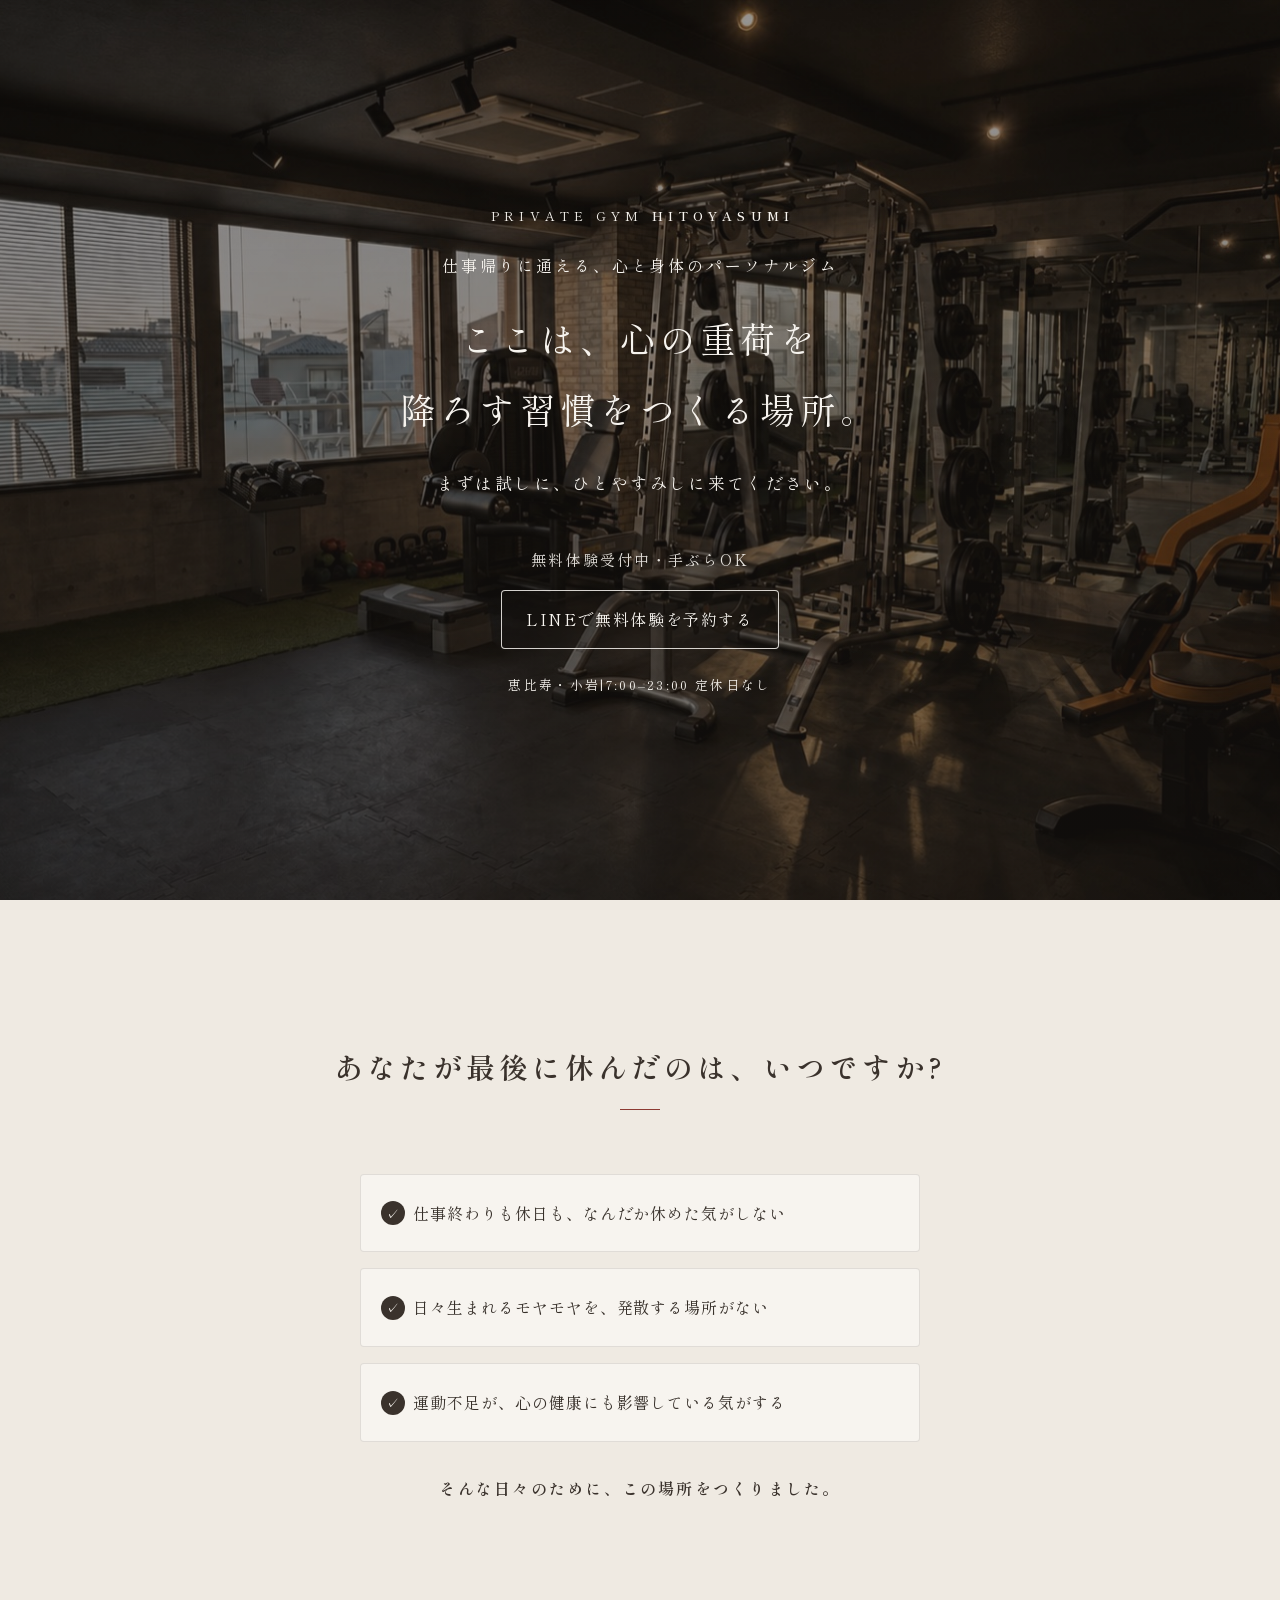
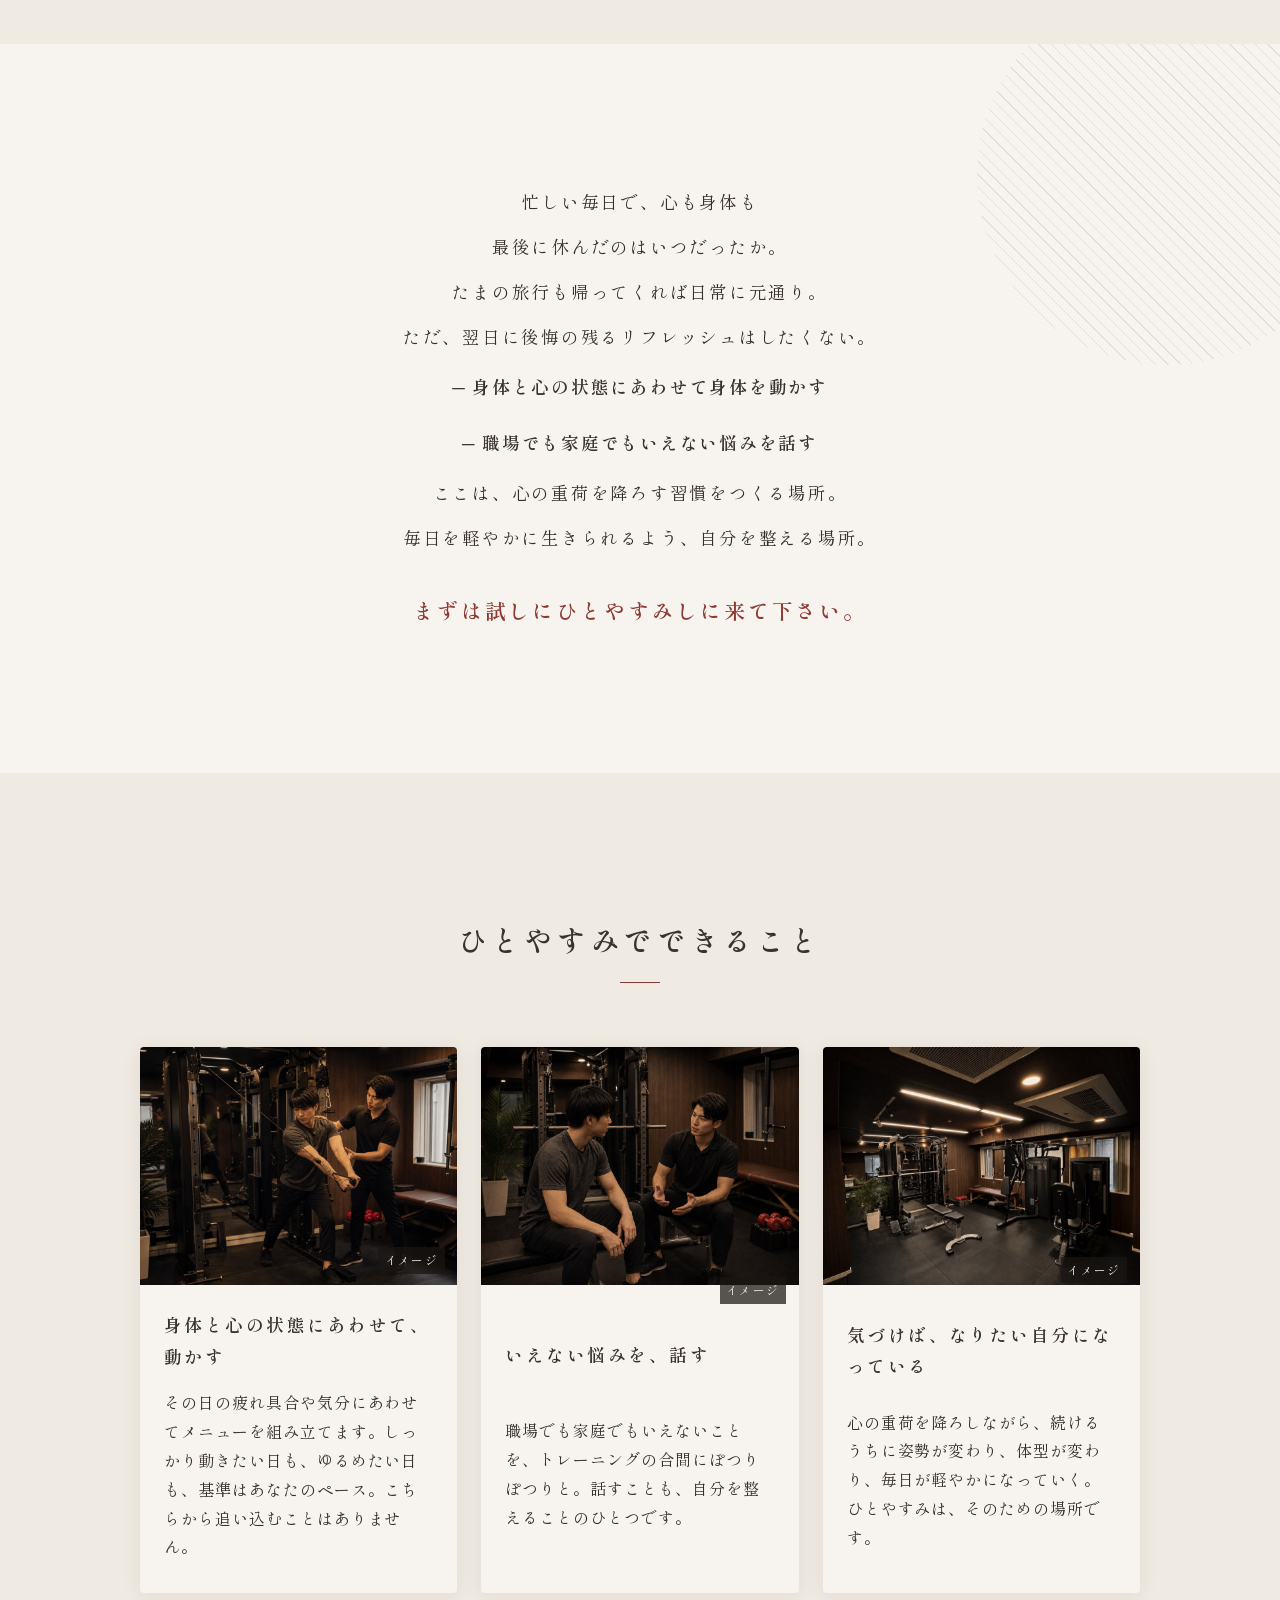
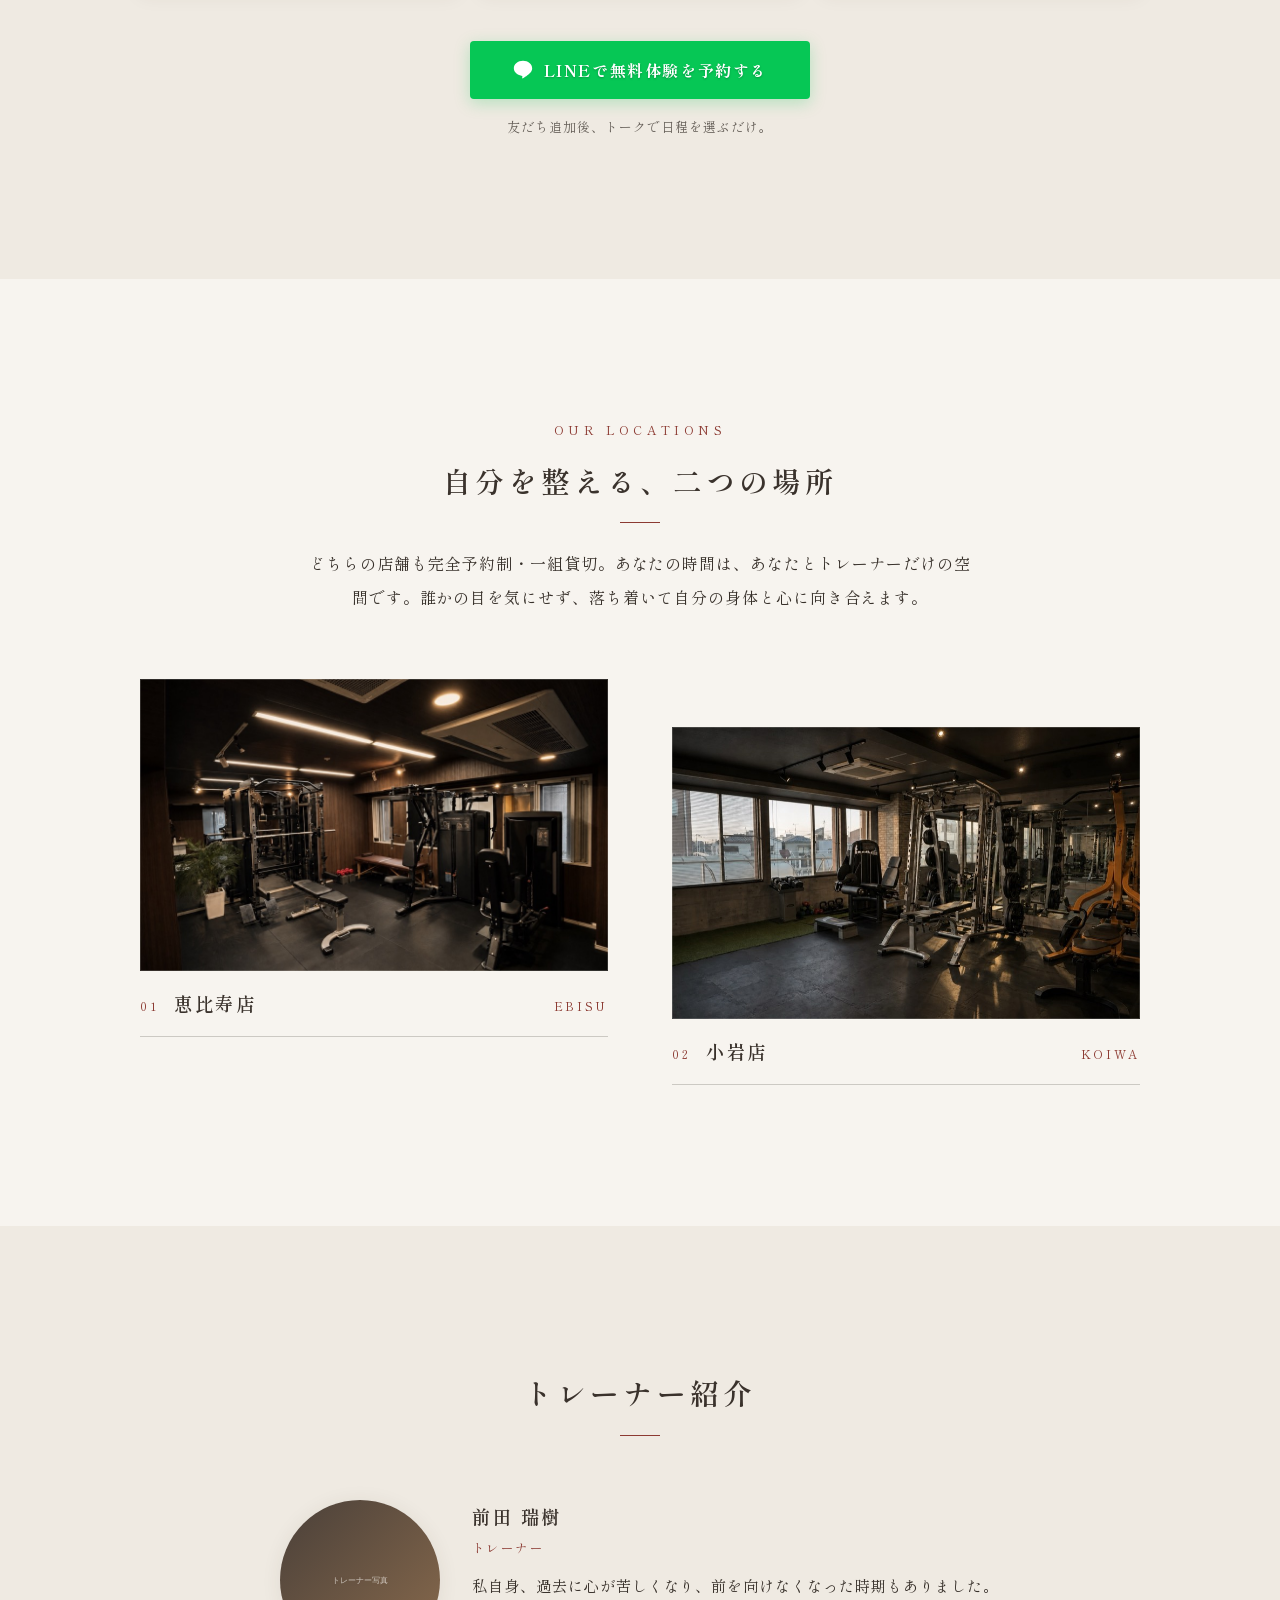
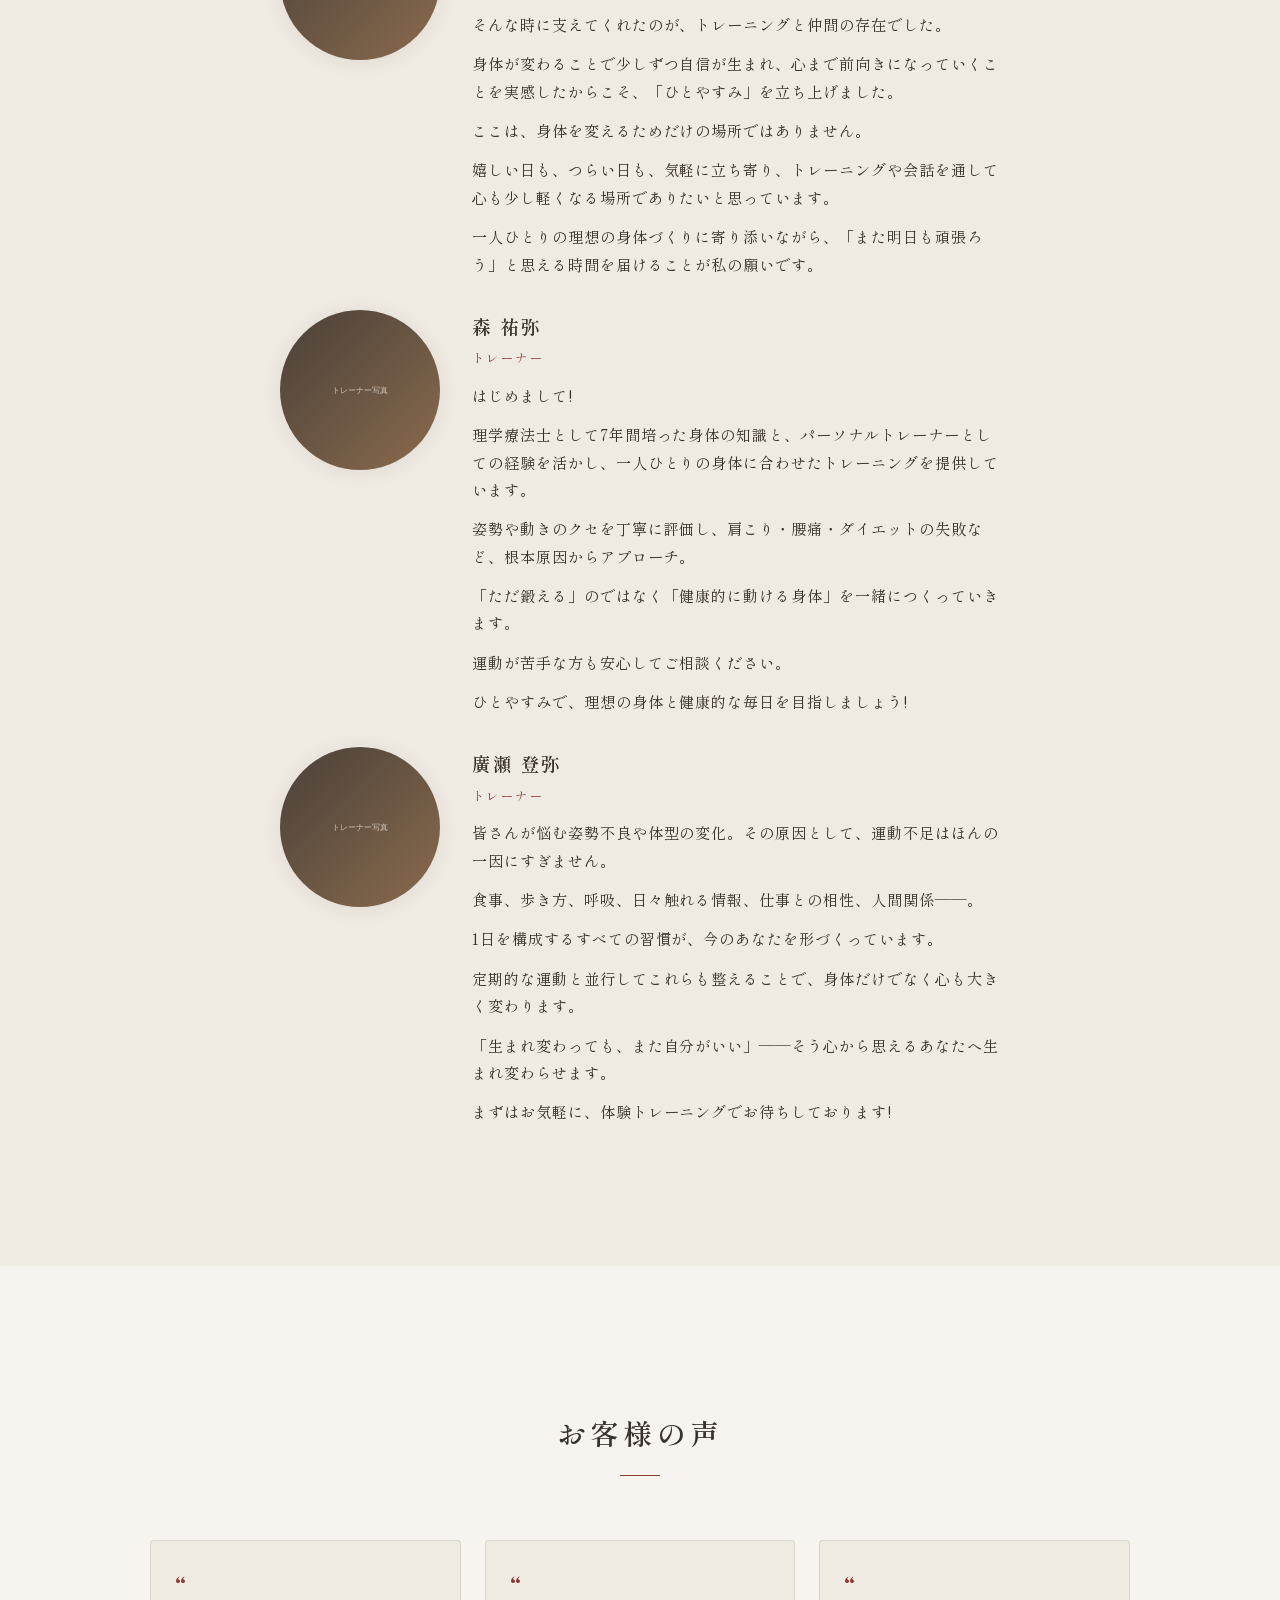
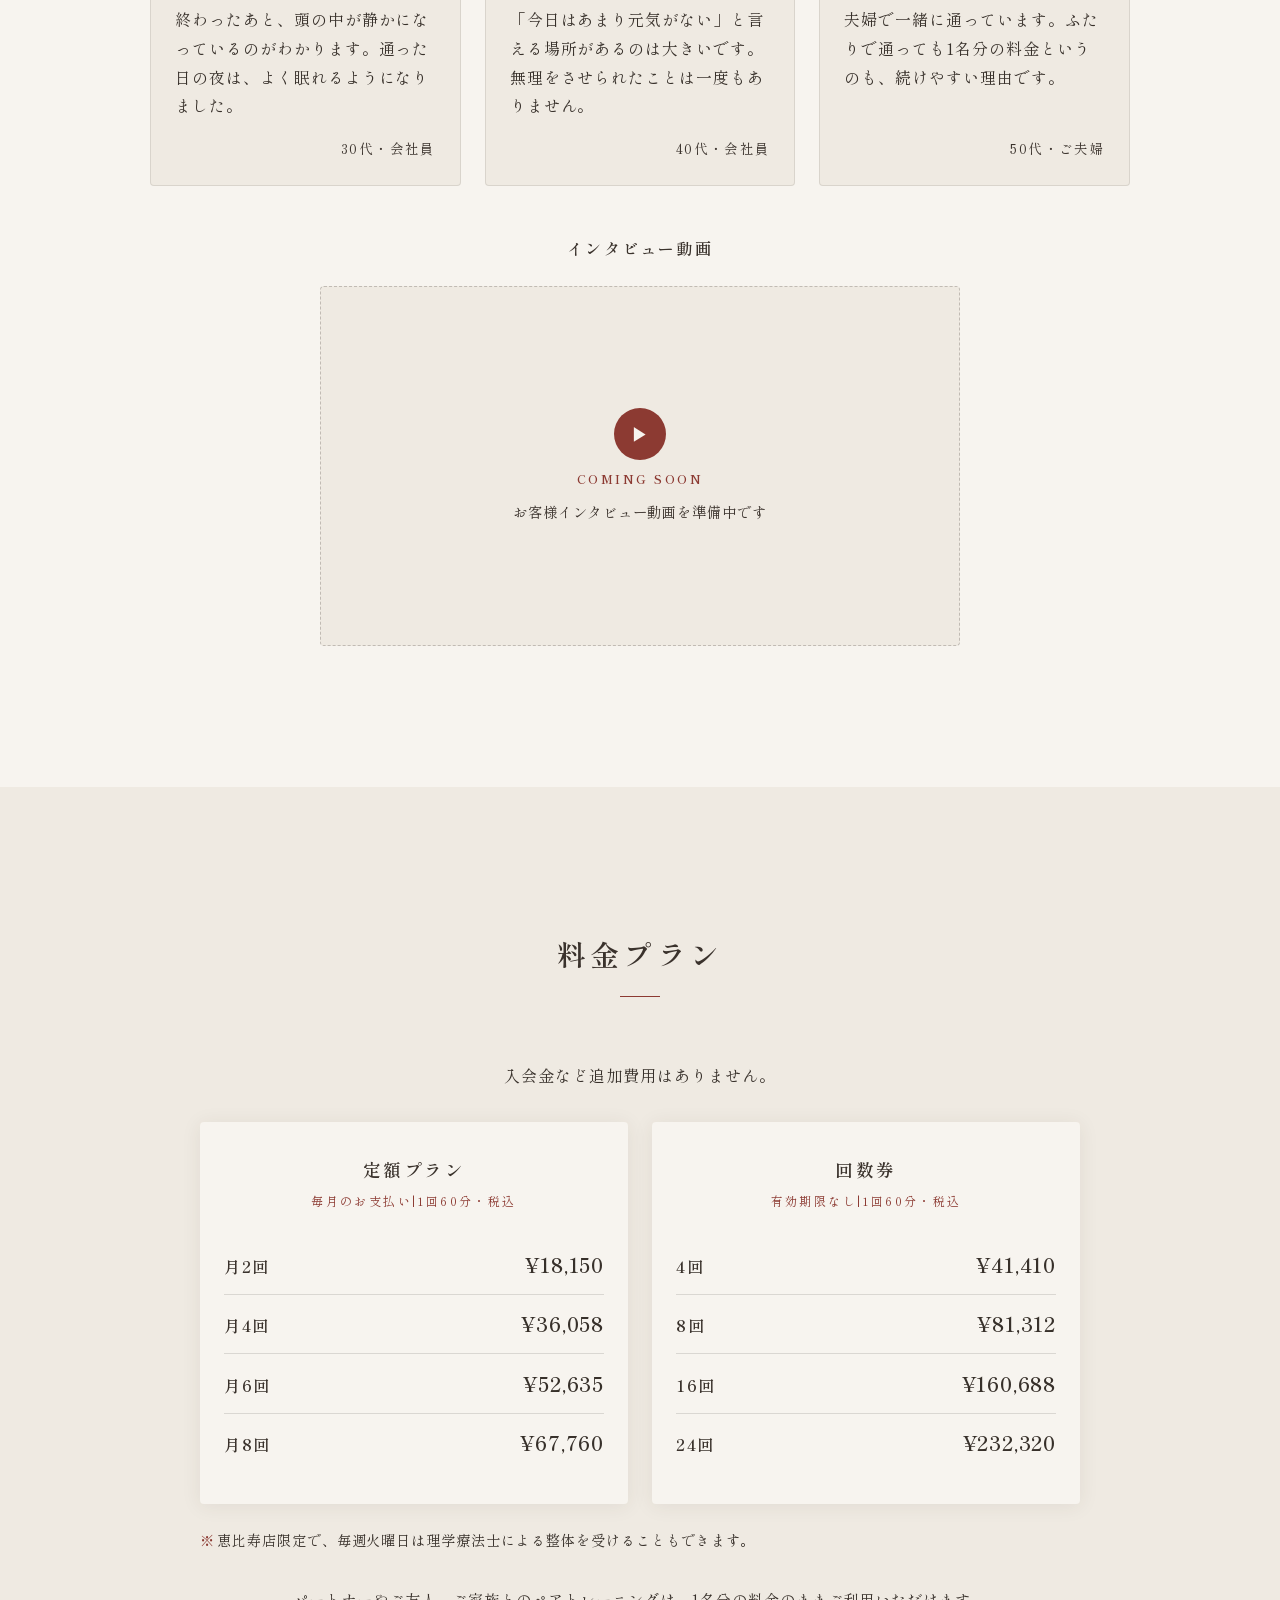
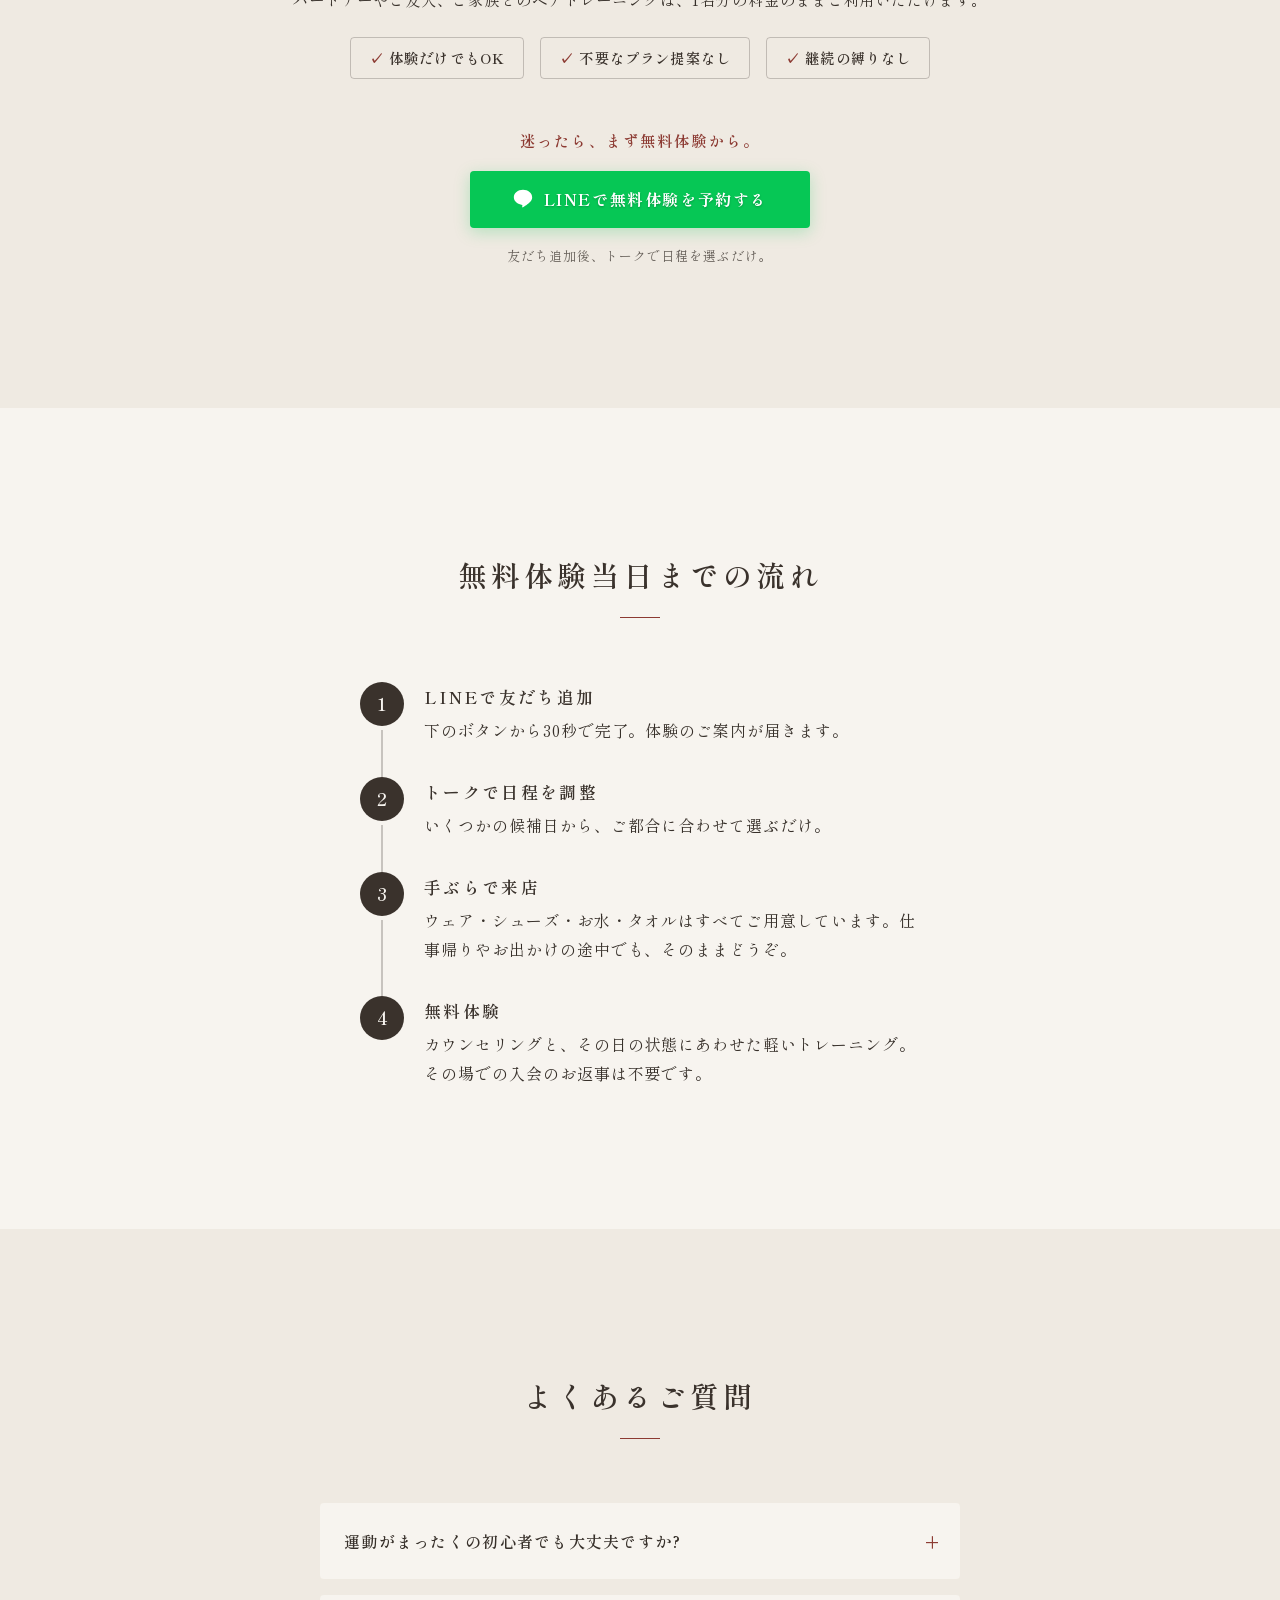
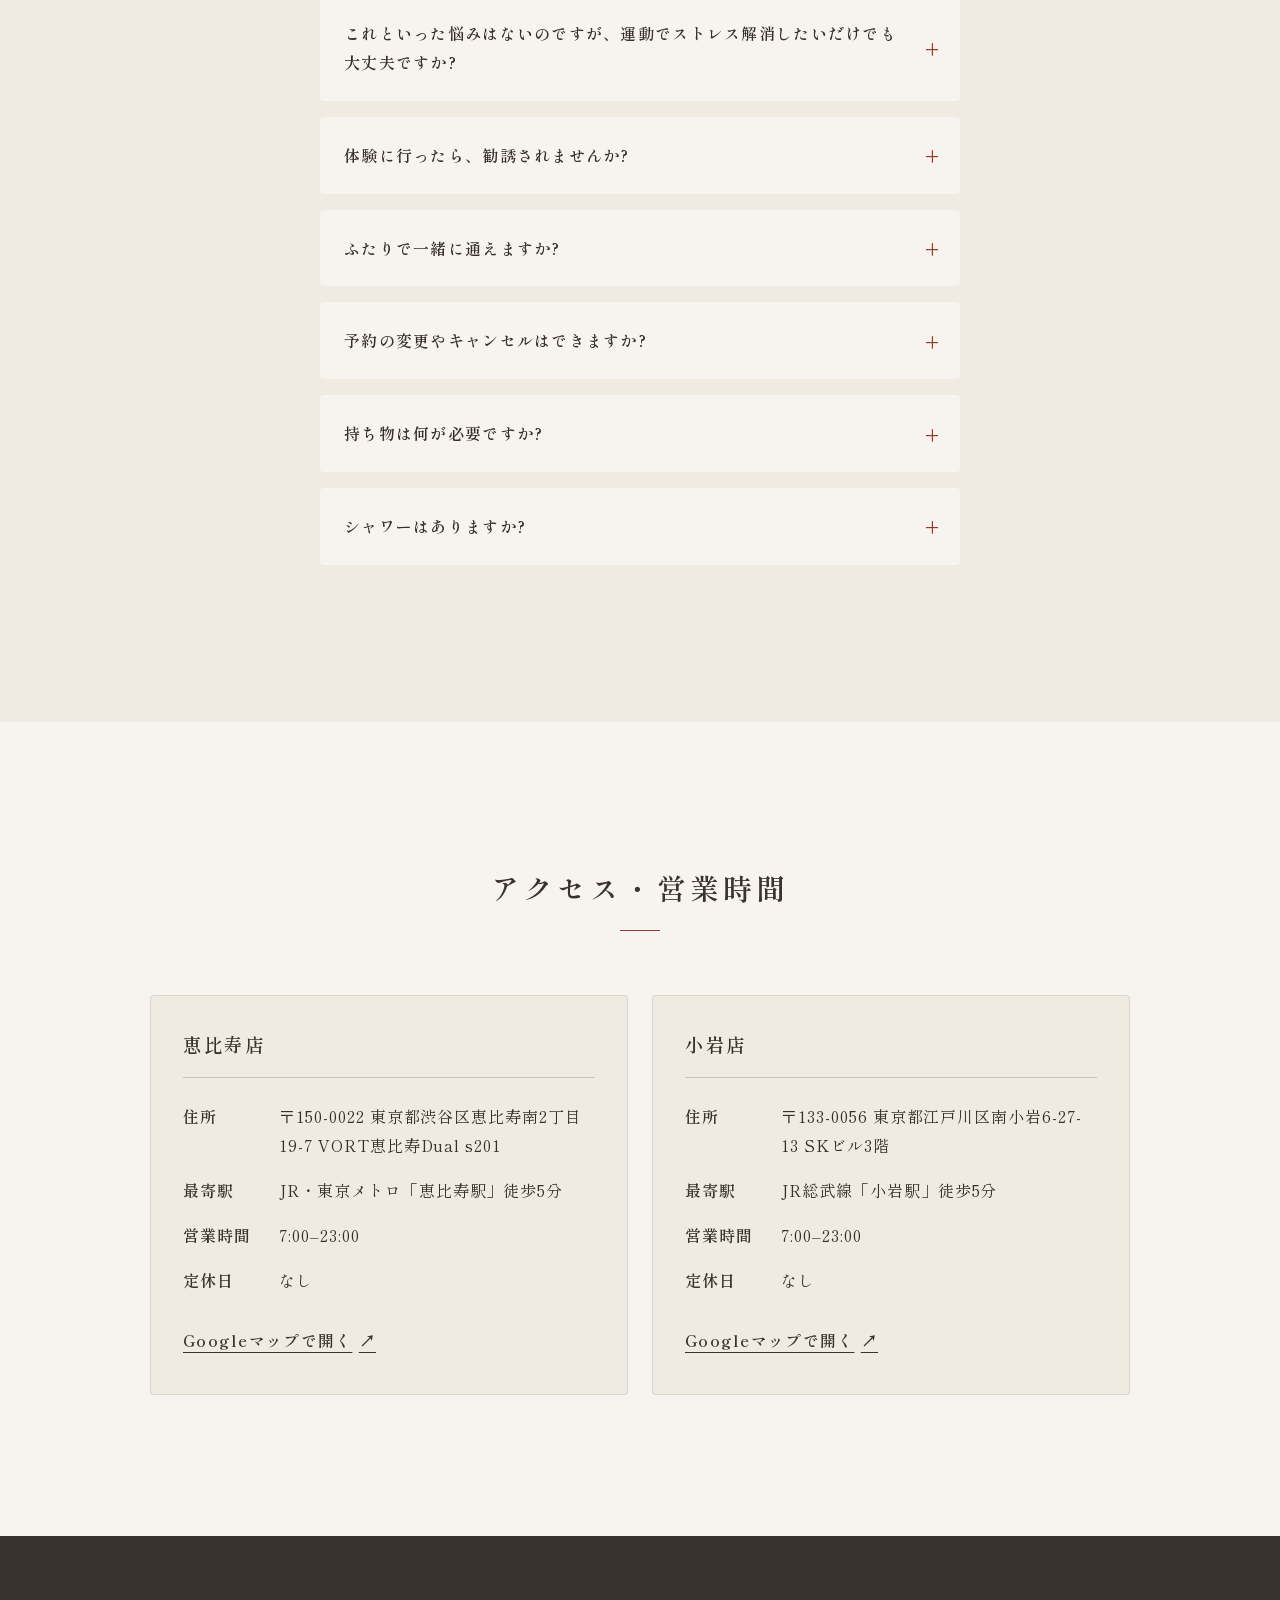
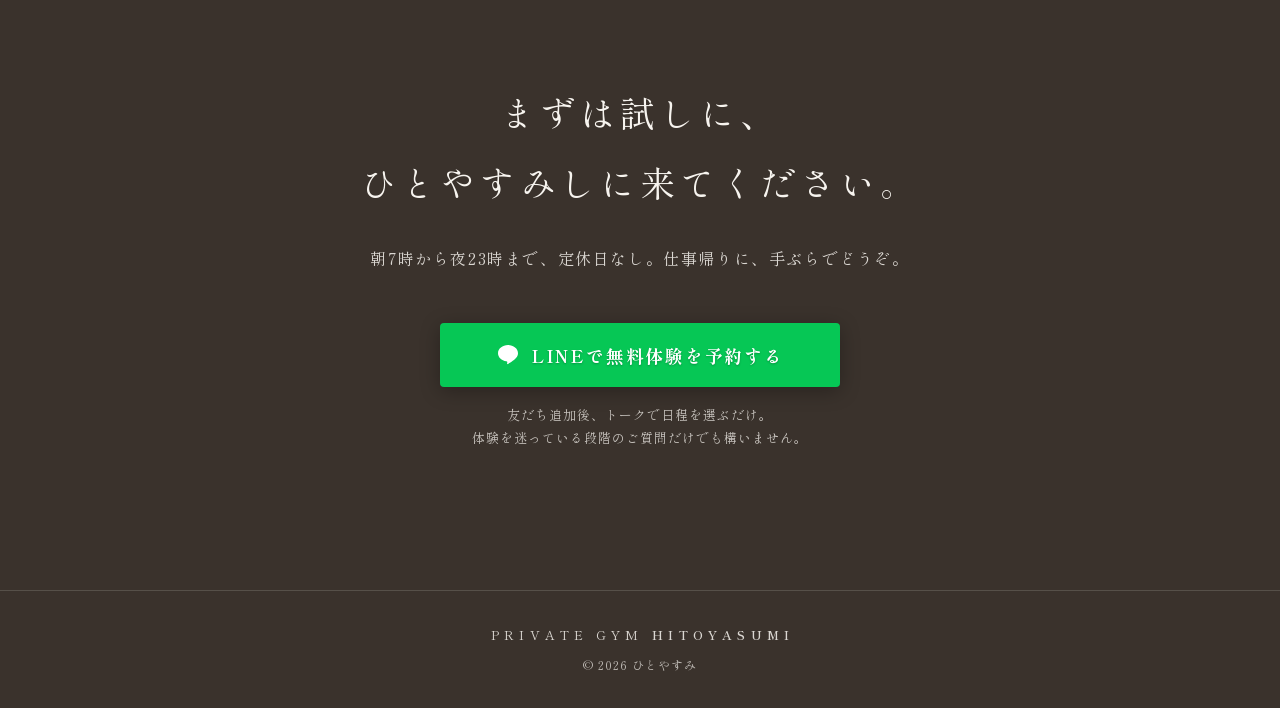
==== commit 4631d1d6: "LINE友だち追加URLを実URLに一括置換 5箇所すべてのCTAをhttps://lin.ee/uh5e5laに更新し、 関連するTODOコメントを削除。READMEのチェックリストも更新。" ====
--- a/index.html
+++ b/index.html
@@ -112,8 +112,7 @@
         <p class="hero__sub"><span>まずは試しに、</span><span>ひとやすみしに来てください。</span></p>
         <div class="cta hero__cta">
           <p class="cta__condition cta__condition--hero">無料体験受付中・手ぶらOK</p>
-          <!-- TODO: LINE友だち追加URLに差し替え(README参照: lin.ee で全文検索して一括置換) -->
-          <a class="cta__button cta__button--ghost" href="https://lin.ee/XXXXXXX" data-cta="hero">LINEで無料体験を予約する</a>
+          <a class="cta__button cta__button--ghost" href="https://lin.ee/uh5e5la" data-cta="hero">LINEで無料体験を予約する</a>
         </div>
         <p class="hero__place">恵比寿・小岩|7:00–23:00 定休日なし</p>
       </div>
@@ -191,8 +190,7 @@
           </article>
         </div>
         <div class="cta cta--mid">
-          <!-- TODO: LINE友だち追加URLに差し替え -->
-          <a class="cta__button" href="https://lin.ee/XXXXXXX" data-cta="mid_feature">
+          <a class="cta__button" href="https://lin.ee/uh5e5la" data-cta="mid_feature">
             <svg class="cta__icon" viewBox="0 0 24 24" width="22" height="22" aria-hidden="true"><path fill="currentColor" d="M12 2C6.48 2 2 5.64 2 10.13c0 4.03 3.55 7.4 8.34 8.04.33.07.77.22.88.5.1.26.07.66.03.92l-.14.86c-.04.26-.2 1 .88.55 1.08-.46 5.83-3.44 7.96-5.89C21.4 13.5 22 11.9 22 10.13 22 5.64 17.52 2 12 2z"/></svg>
             LINEで無料体験を予約する
           </a>
@@ -351,8 +349,7 @@
         </ul>
         <div class="cta cta--mid">
           <p class="cta__condition">迷ったら、まず無料体験から。</p>
-          <!-- TODO: LINE友だち追加URLに差し替え -->
-          <a class="cta__button" href="https://lin.ee/XXXXXXX" data-cta="mid_pricing">
+          <a class="cta__button" href="https://lin.ee/uh5e5la" data-cta="mid_pricing">
             <svg class="cta__icon" viewBox="0 0 24 24" width="22" height="22" aria-hidden="true"><path fill="currentColor" d="M12 2C6.48 2 2 5.64 2 10.13c0 4.03 3.55 7.4 8.34 8.04.33.07.77.22.88.5.1.26.07.66.03.92l-.14.86c-.04.26-.2 1 .88.55 1.08-.46 5.83-3.44 7.96-5.89C21.4 13.5 22 11.9 22 10.13 22 5.64 17.52 2 12 2z"/></svg>
             LINEで無料体験を予約する
           </a>
@@ -457,8 +454,7 @@
         <h2 class="closing__title">まずは試しに、<br>ひとやすみしに来てください。</h2>
         <p class="closing__sub">朝7時から夜23時まで、定休日なし。仕事帰りに、手ぶらでどうぞ。</p>
         <div class="cta">
-          <!-- TODO: LINE友だち追加URLに差し替え -->
-          <a class="cta__button cta__button--large" href="https://lin.ee/XXXXXXX" data-cta="closing">
+          <a class="cta__button cta__button--large" href="https://lin.ee/uh5e5la" data-cta="closing">
             <svg class="cta__icon" viewBox="0 0 24 24" width="24" height="24" aria-hidden="true"><path fill="currentColor" d="M12 2C6.48 2 2 5.64 2 10.13c0 4.03 3.55 7.4 8.34 8.04.33.07.77.22.88.5.1.26.07.66.03.92l-.14.86c-.04.26-.2 1 .88.55 1.08-.46 5.83-3.44 7.96-5.89C21.4 13.5 22 11.9 22 10.13 22 5.64 17.52 2 12 2z"/></svg>
             LINEで無料体験を予約する
           </a>
@@ -476,8 +472,7 @@
 
   <!-- 追従CTA(スマホのみ・ヒーロー通過後に表示) -->
   <div class="sticky-cta" id="sticky-cta" aria-hidden="true">
-    <!-- TODO: LINE友だち追加URLに差し替え -->
-    <a class="cta__button cta__button--sticky" href="https://lin.ee/XXXXXXX" data-cta="sticky" tabindex="-1">
+    <a class="cta__button cta__button--sticky" href="https://lin.ee/uh5e5la" data-cta="sticky" tabindex="-1">
       <svg class="cta__icon" viewBox="0 0 24 24" width="20" height="20" aria-hidden="true"><path fill="currentColor" d="M12 2C6.48 2 2 5.64 2 10.13c0 4.03 3.55 7.4 8.34 8.04.33.07.77.22.88.5.1.26.07.66.03.92l-.14.86c-.04.26-.2 1 .88.55 1.08-.46 5.83-3.44 7.96-5.89C21.4 13.5 22 11.9 22 10.13 22 5.64 17.52 2 12 2z"/></svg>
       LINEで無料体験を予約する
     </a>
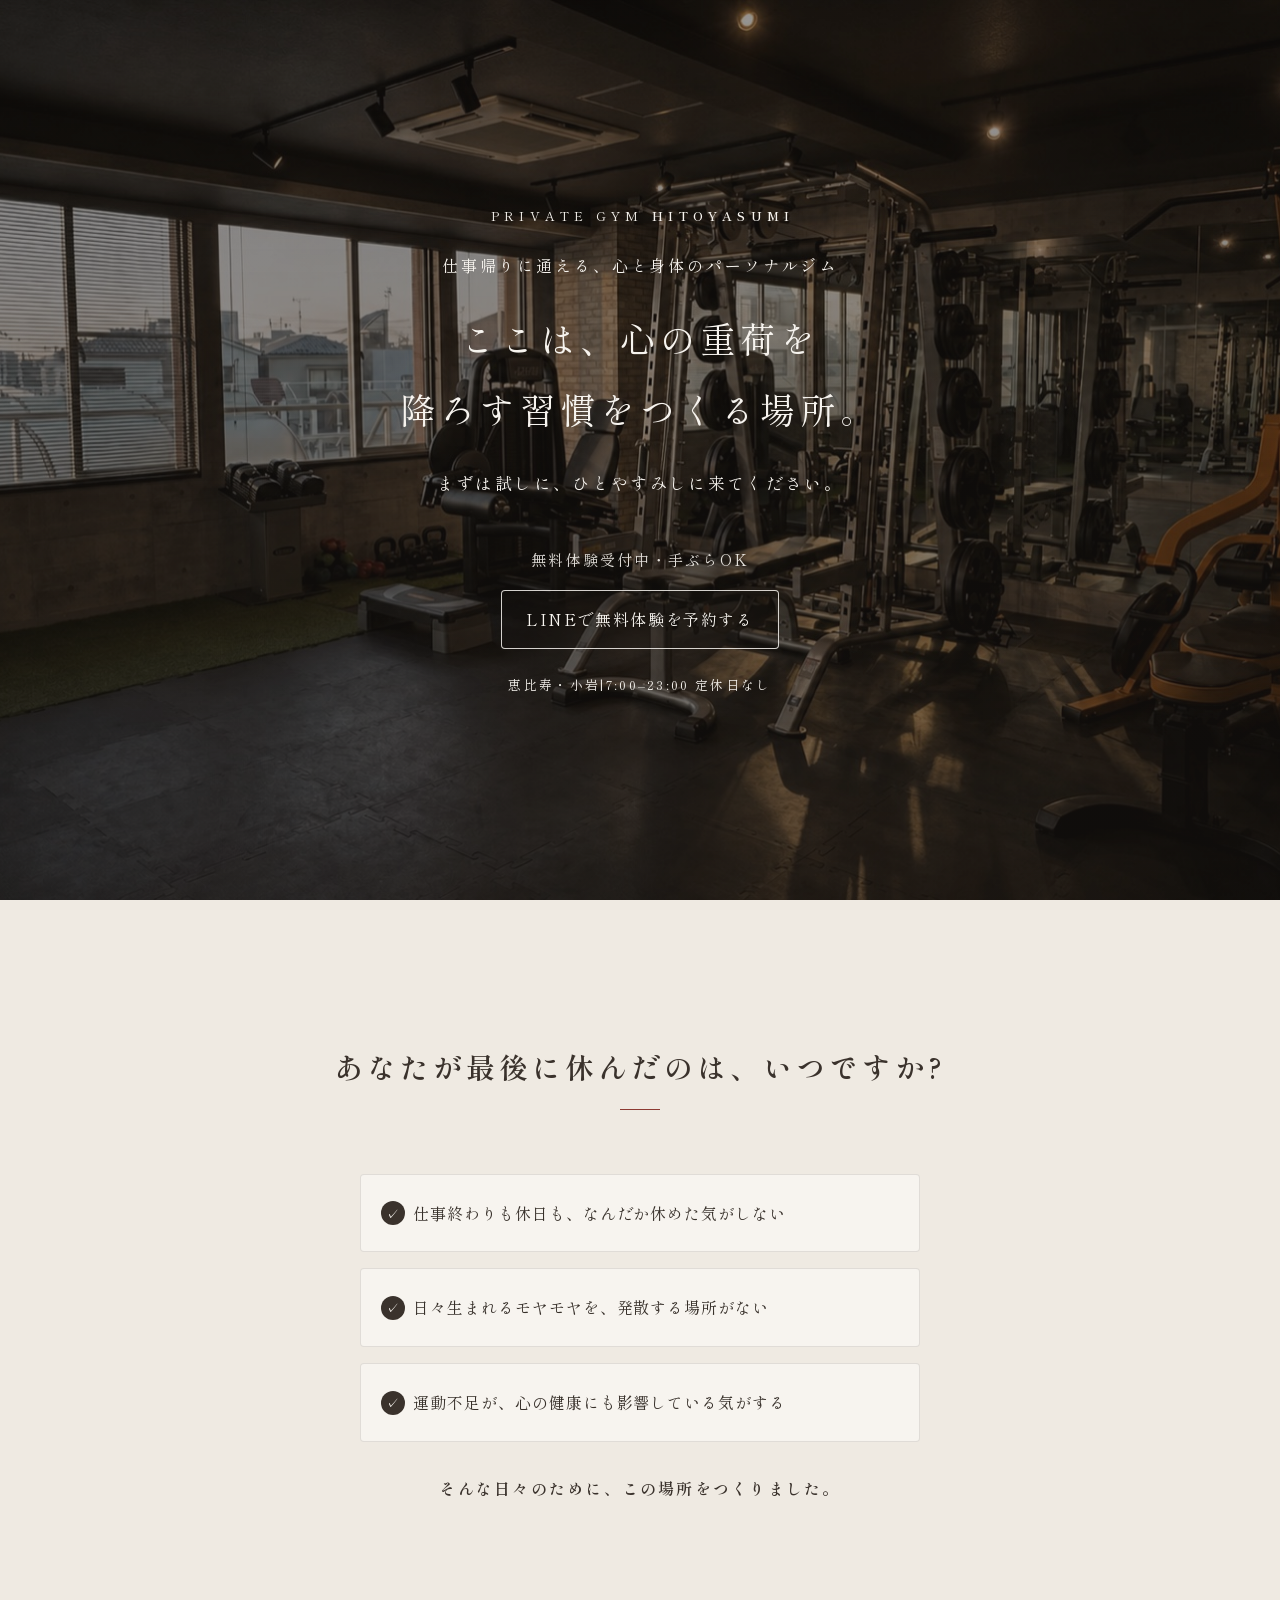
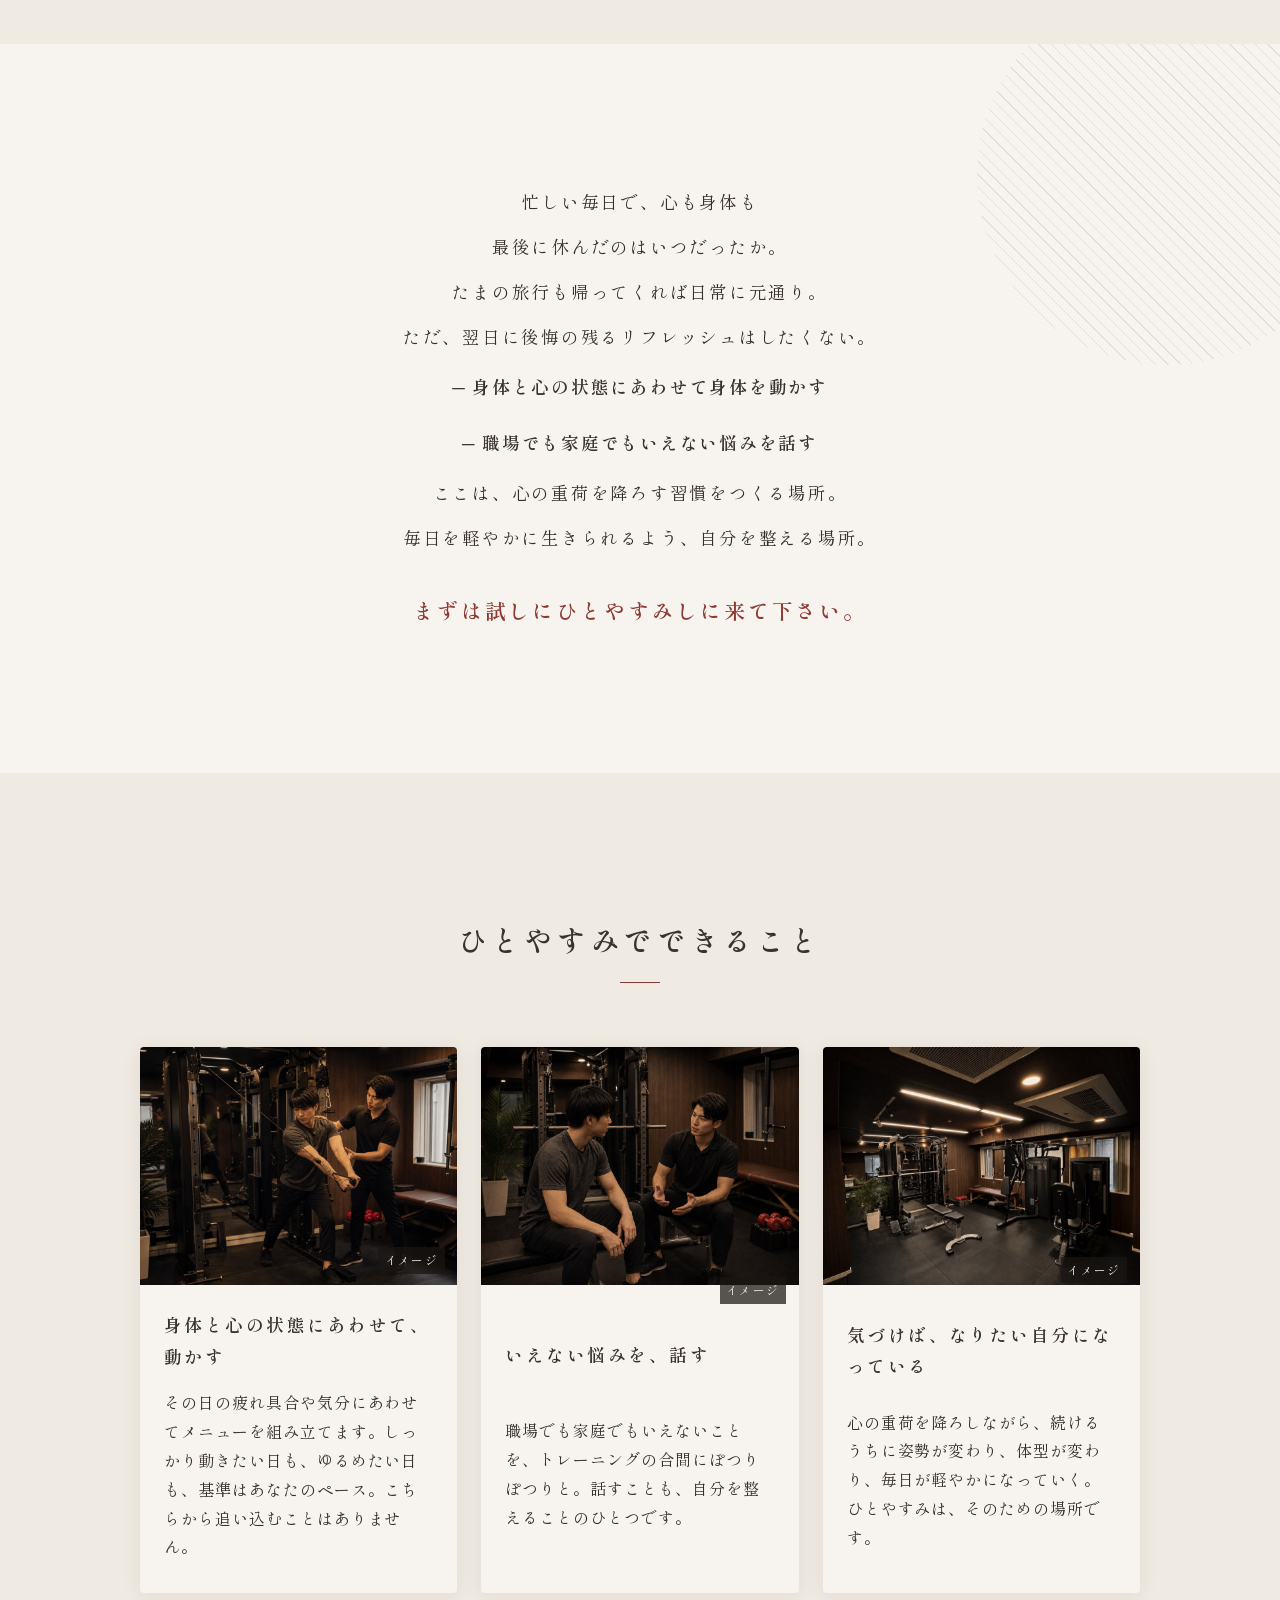
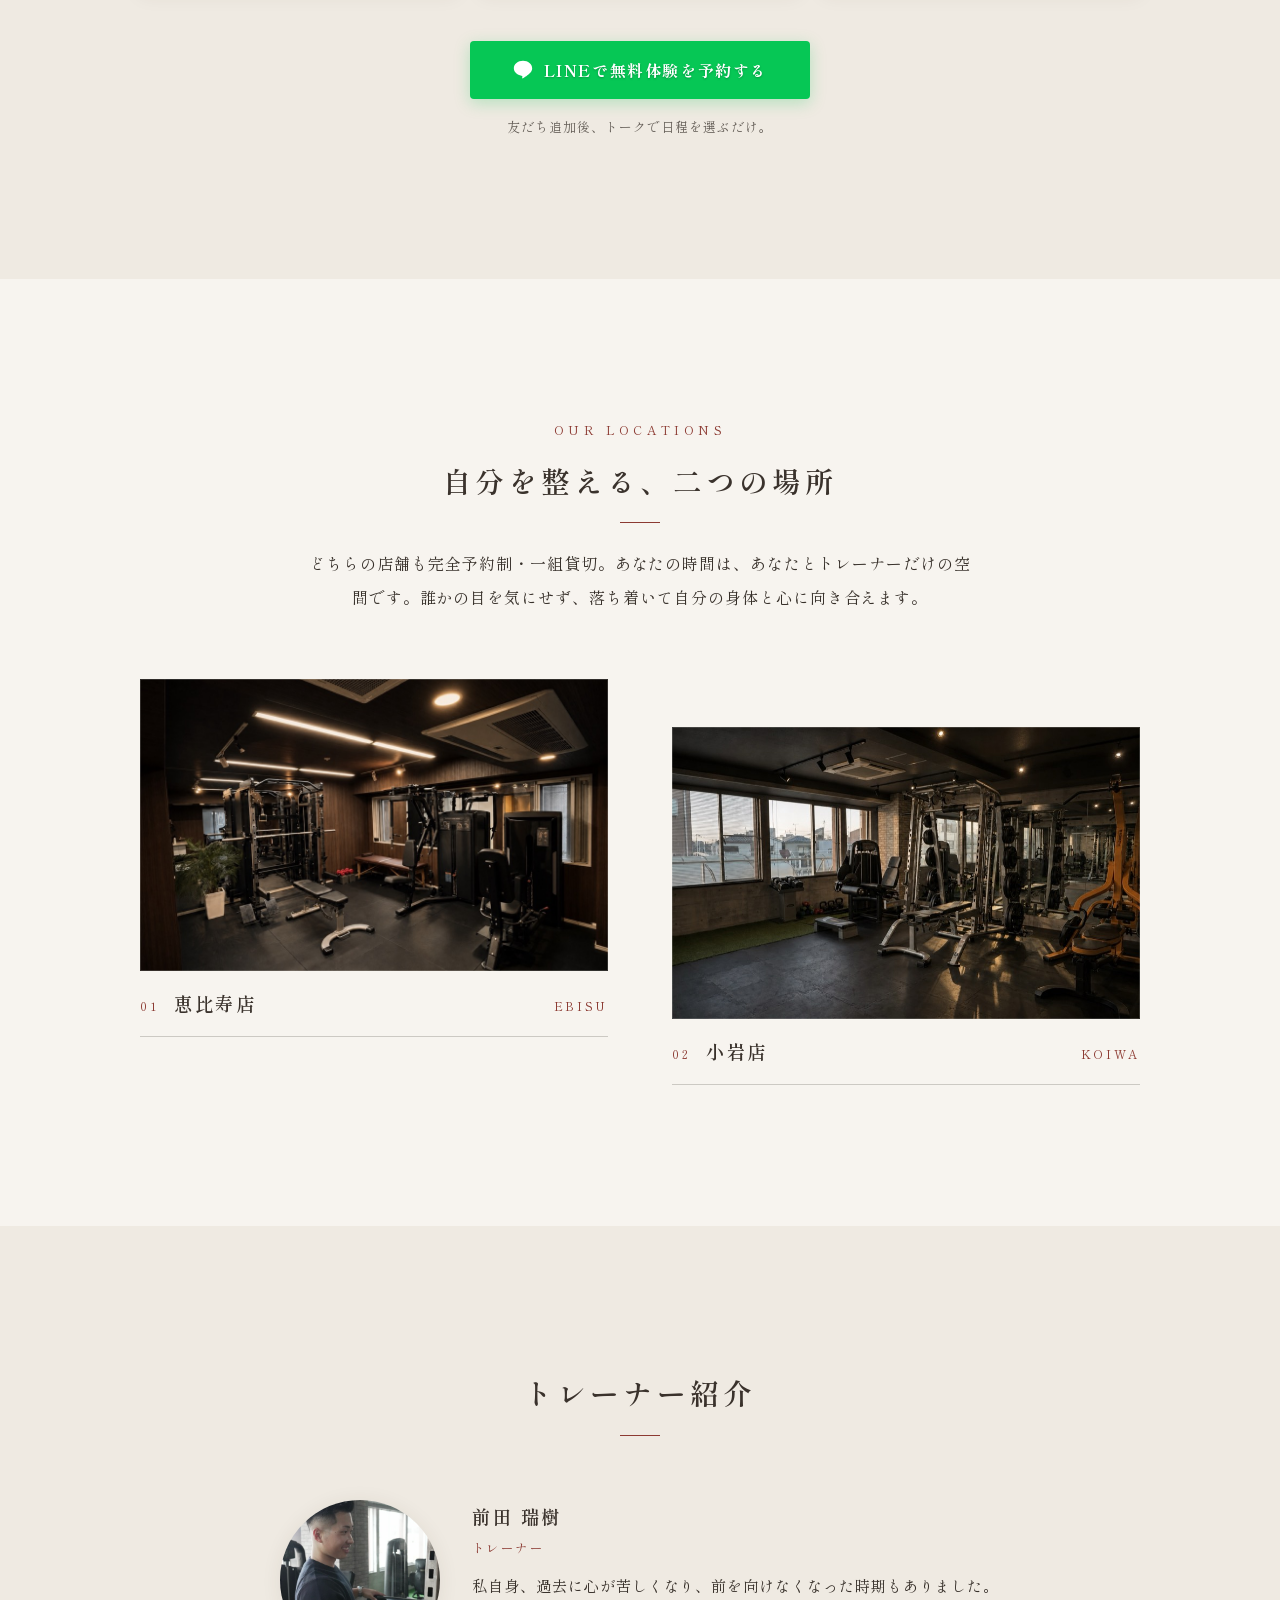
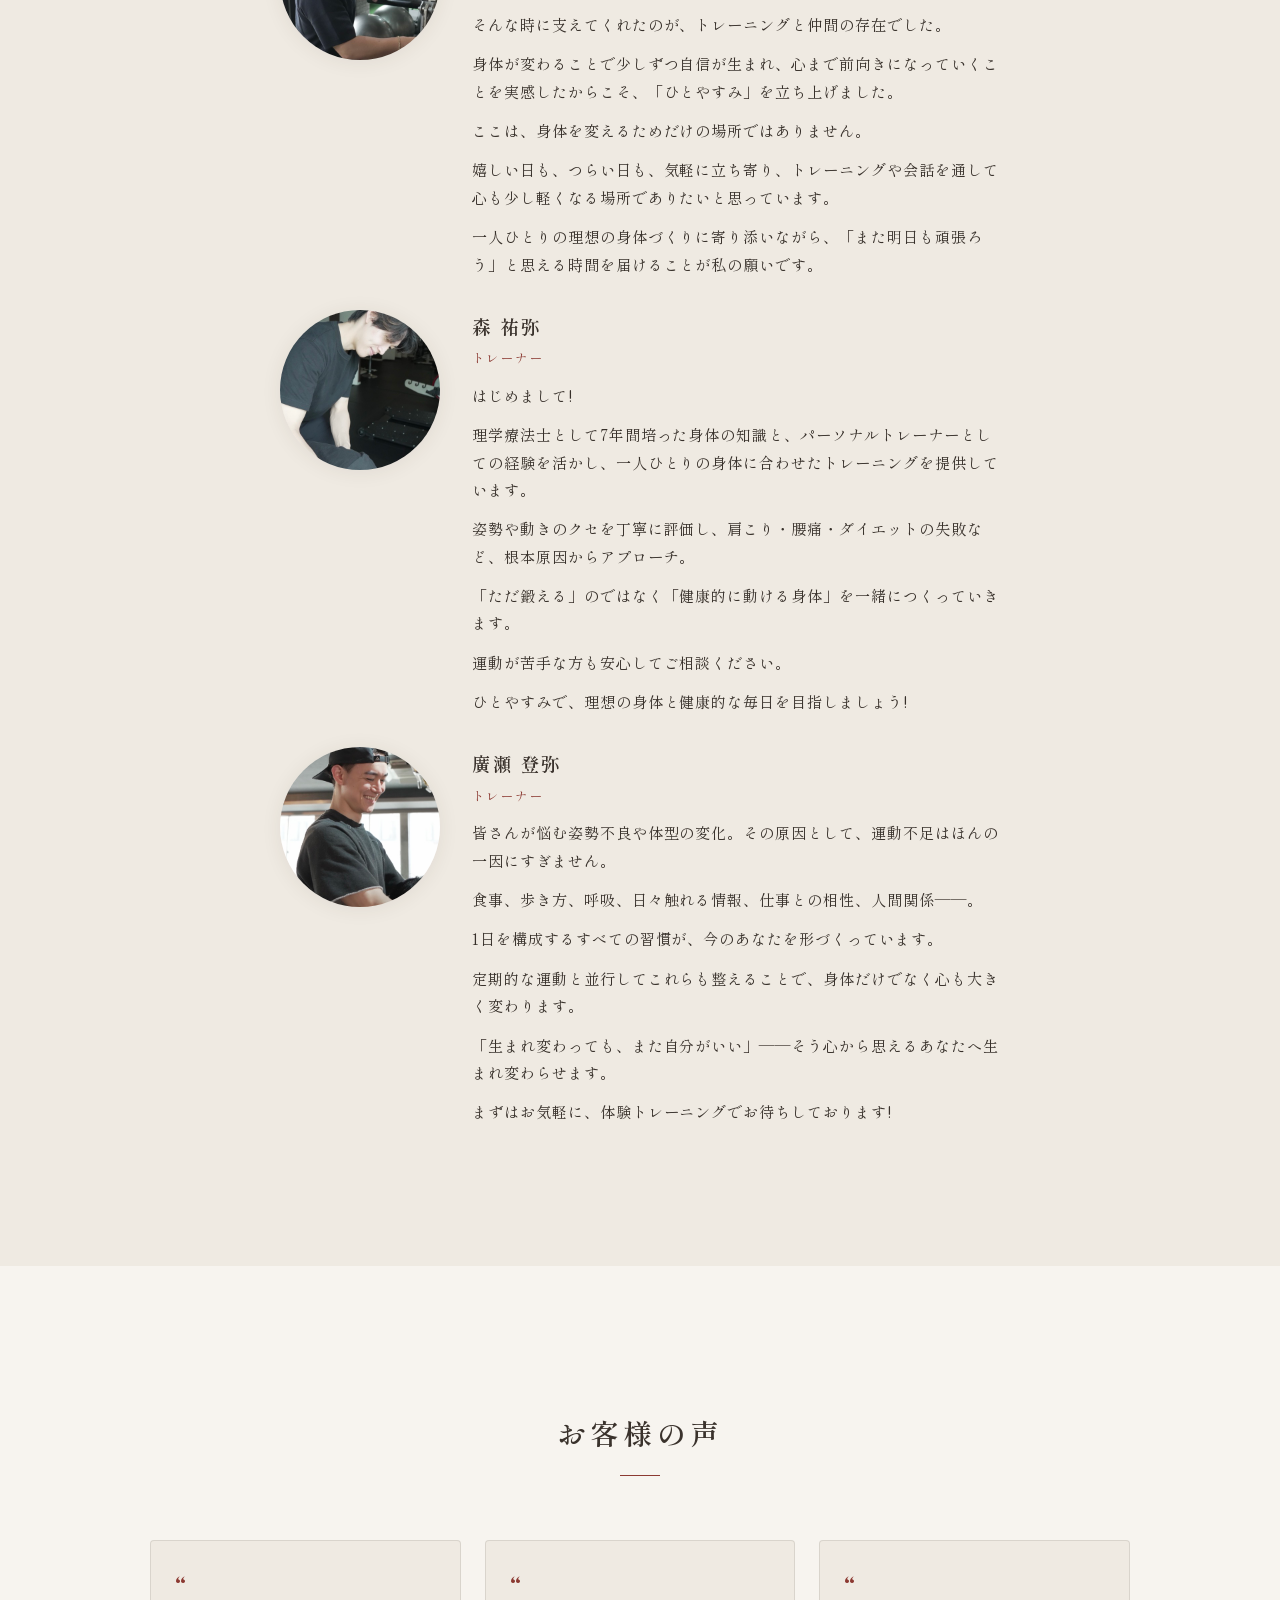
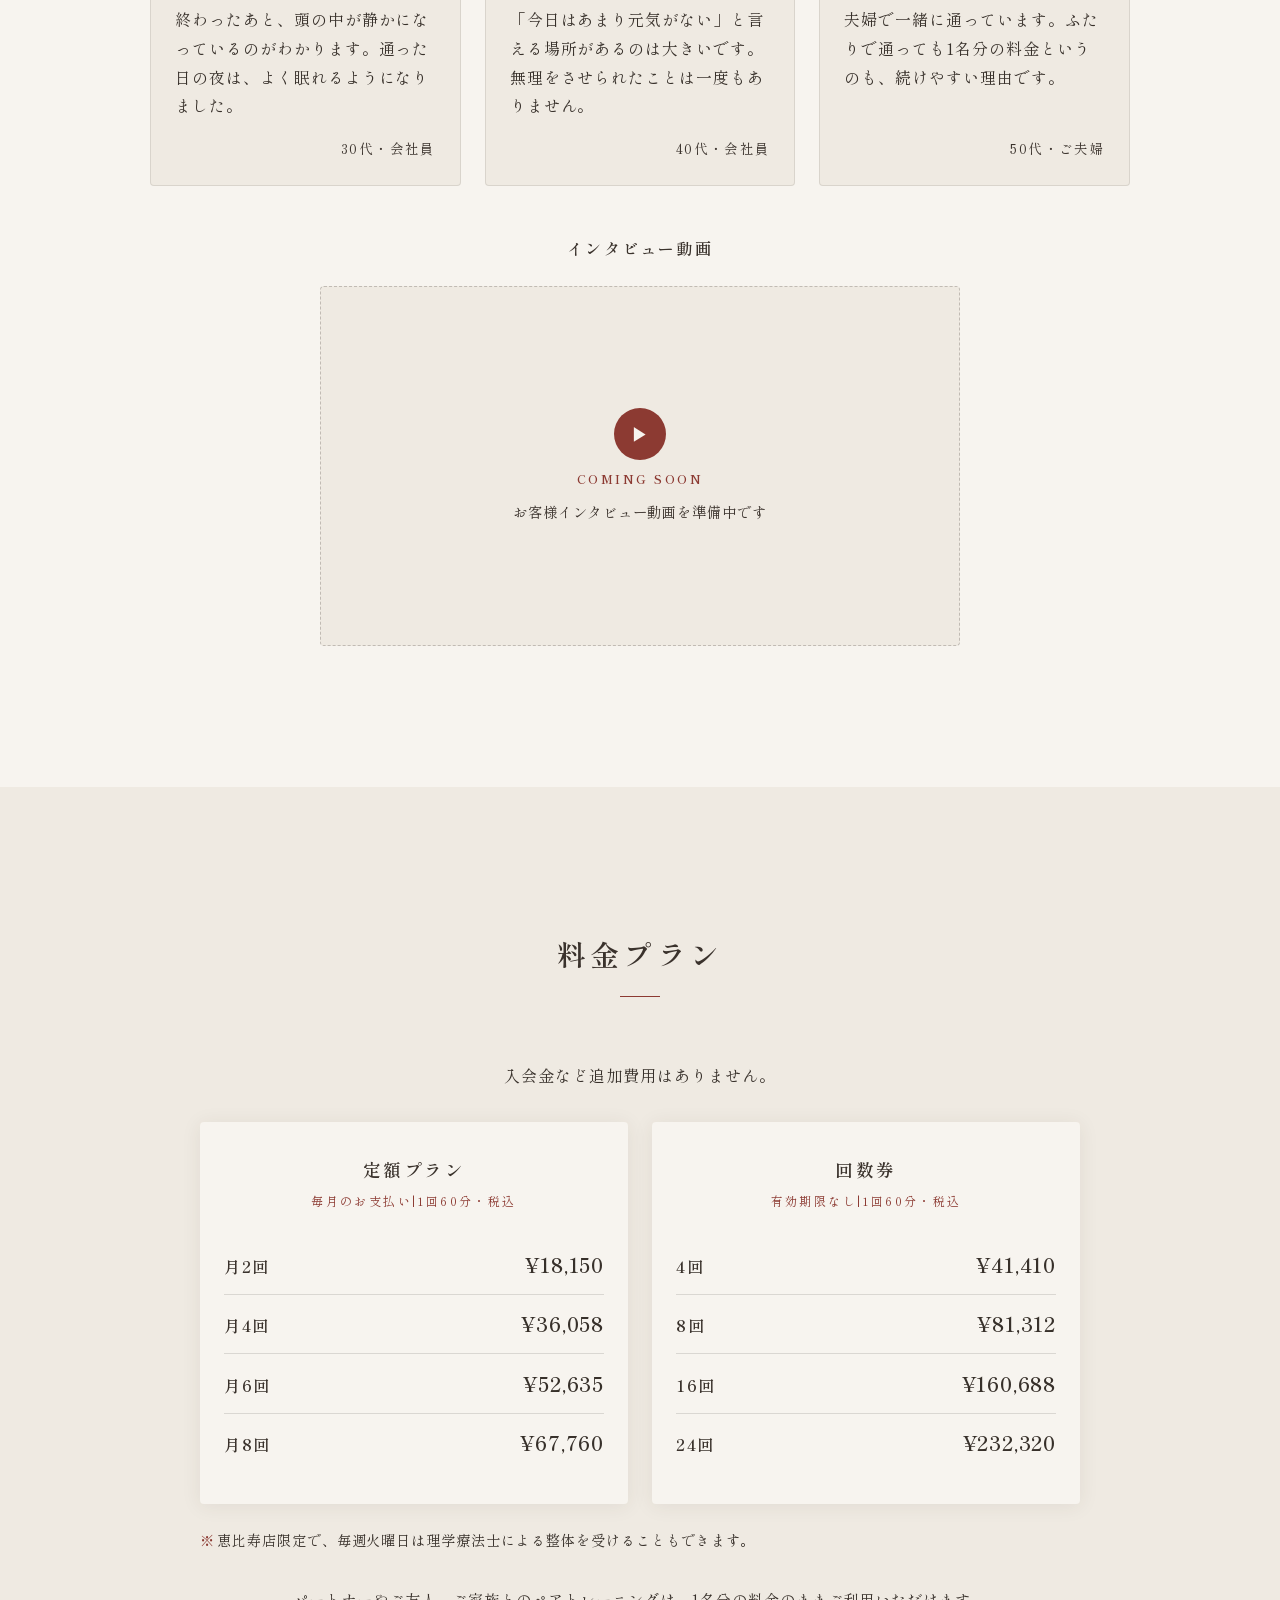
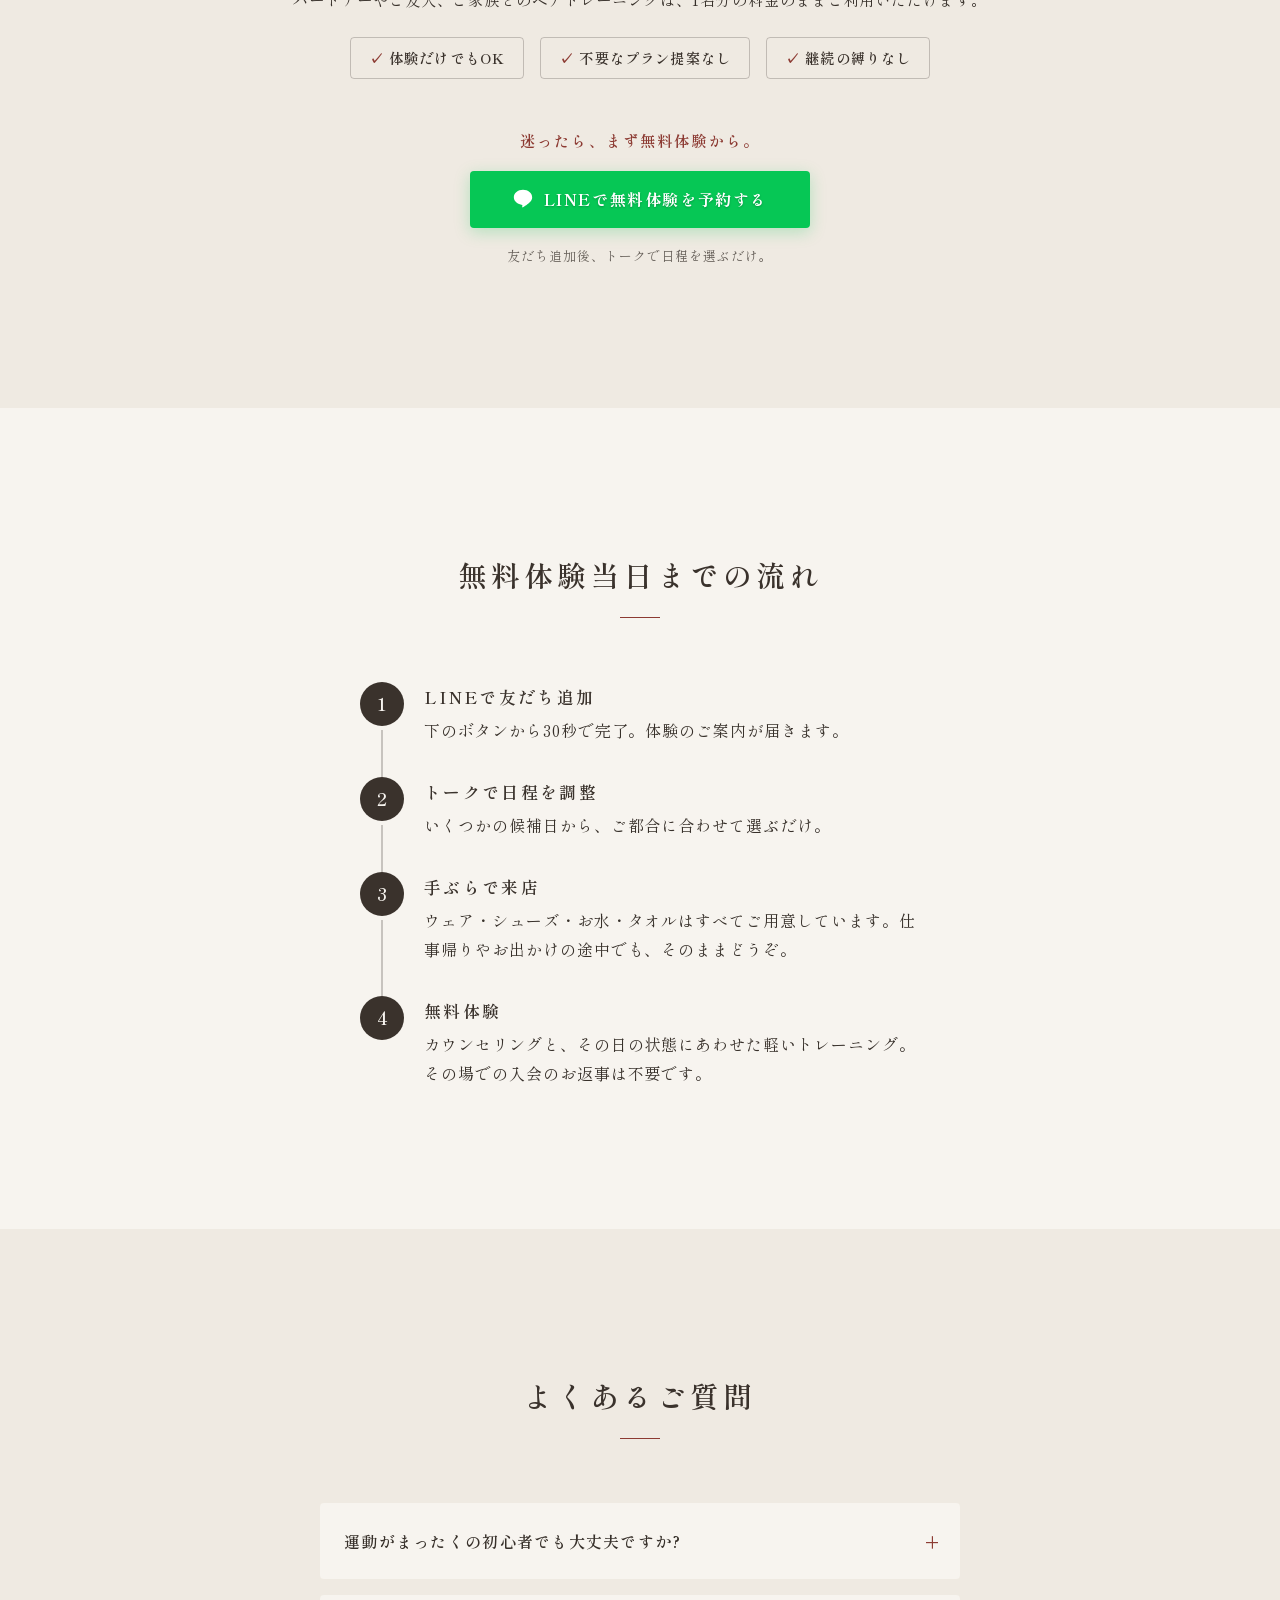
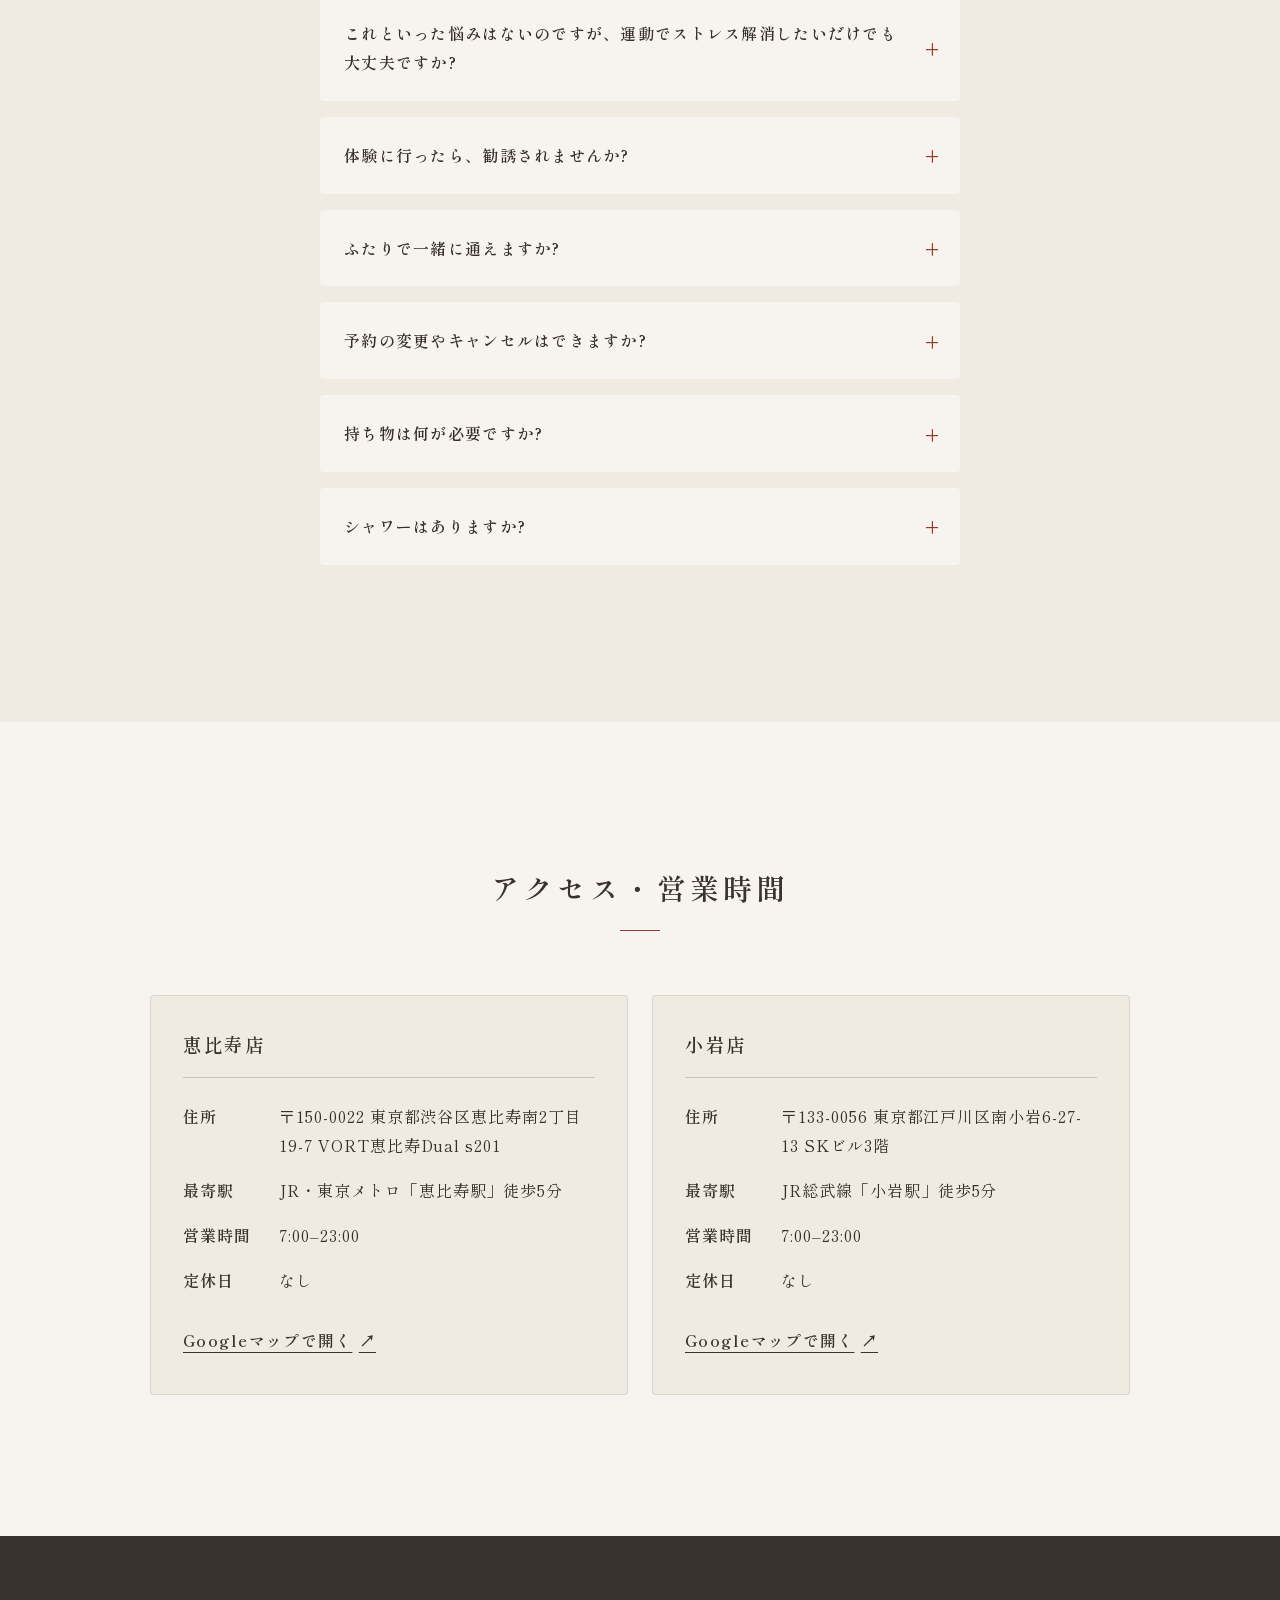
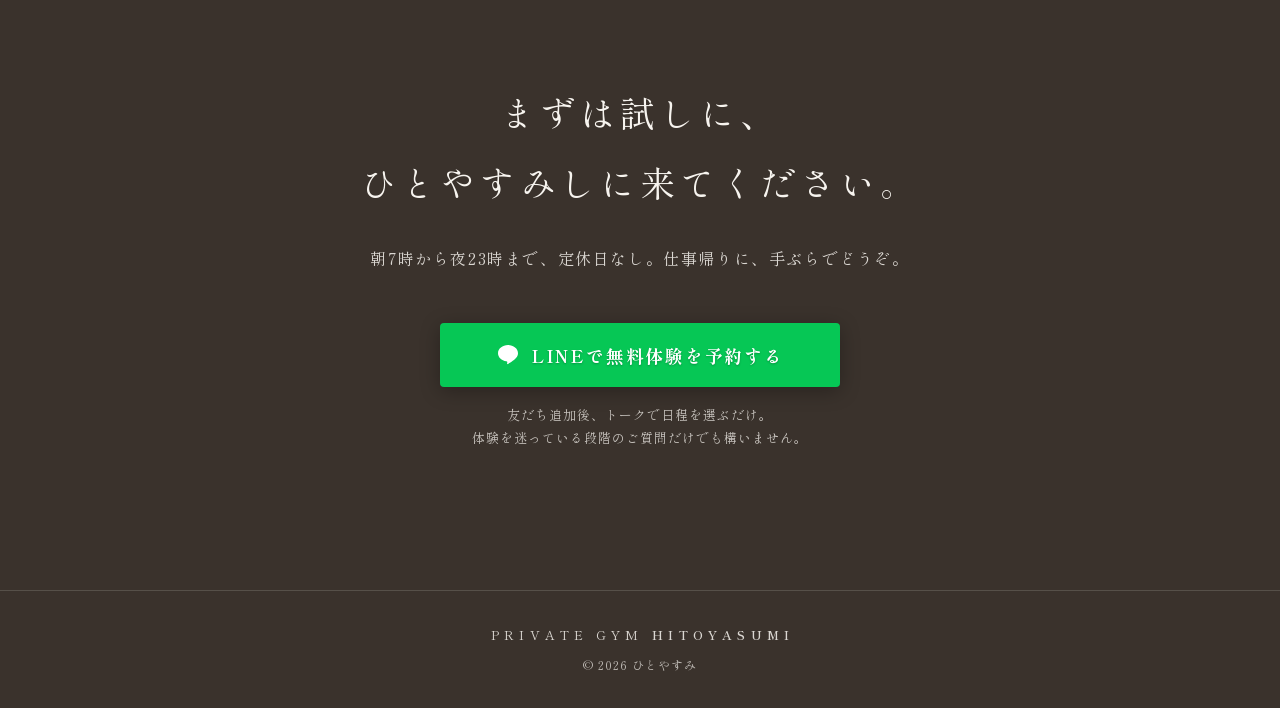
==== commit 96484887: "トレーナー3名の実写真を追加 前田・森・廣瀬それぞれの写真を480x480に正方形トリミングして配置。 プレースホルダーSVGを削除し、.gitignoreでDS_Storeを除外。" ====
--- a/index.html
+++ b/index.html
@@ -241,9 +241,8 @@
       <div class="container">
         <h2 class="section__title">トレーナー紹介</h2>
         <div class="trainers__grid">
-          <!-- TODO: 3名分の実写真に差し替え -->
           <article class="trainer-card">
-            <img class="trainer-card__photo" src="assets/img/placeholder-trainer.svg" alt="前田瑞樹の写真" width="480" height="480" loading="lazy">
+            <img class="trainer-card__photo" src="assets/img/trainer-maeda.jpg" alt="前田瑞樹の写真" width="480" height="480" loading="lazy">
             <div class="trainer-card__body">
               <p class="trainer-card__name">前田 瑞樹<span class="trainer-card__role">トレーナー</span></p>
               <p class="trainer-card__bio">私自身、過去に心が苦しくなり、前を向けなくなった時期もありました。</p>
@@ -255,7 +254,7 @@
             </div>
           </article>
           <article class="trainer-card">
-            <img class="trainer-card__photo" src="assets/img/placeholder-trainer.svg" alt="森祐弥の写真" width="480" height="480" loading="lazy">
+            <img class="trainer-card__photo" src="assets/img/trainer-mori.jpg" alt="森祐弥の写真" width="480" height="480" loading="lazy">
             <div class="trainer-card__body">
               <p class="trainer-card__name">森 祐弥<span class="trainer-card__role">トレーナー</span></p>
               <p class="trainer-card__bio">はじめまして!</p>
@@ -267,7 +266,7 @@
             </div>
           </article>
           <article class="trainer-card">
-            <img class="trainer-card__photo" src="assets/img/placeholder-trainer.svg" alt="廣瀬登弥の写真" width="480" height="480" loading="lazy">
+            <img class="trainer-card__photo" src="assets/img/trainer-hirose.jpg" alt="廣瀬登弥の写真" width="480" height="480" loading="lazy">
             <div class="trainer-card__body">
               <p class="trainer-card__name">廣瀬 登弥<span class="trainer-card__role">トレーナー</span></p>
               <p class="trainer-card__bio">皆さんが悩む姿勢不良や体型の変化。その原因として、運動不足はほんの一因にすぎません。</p>
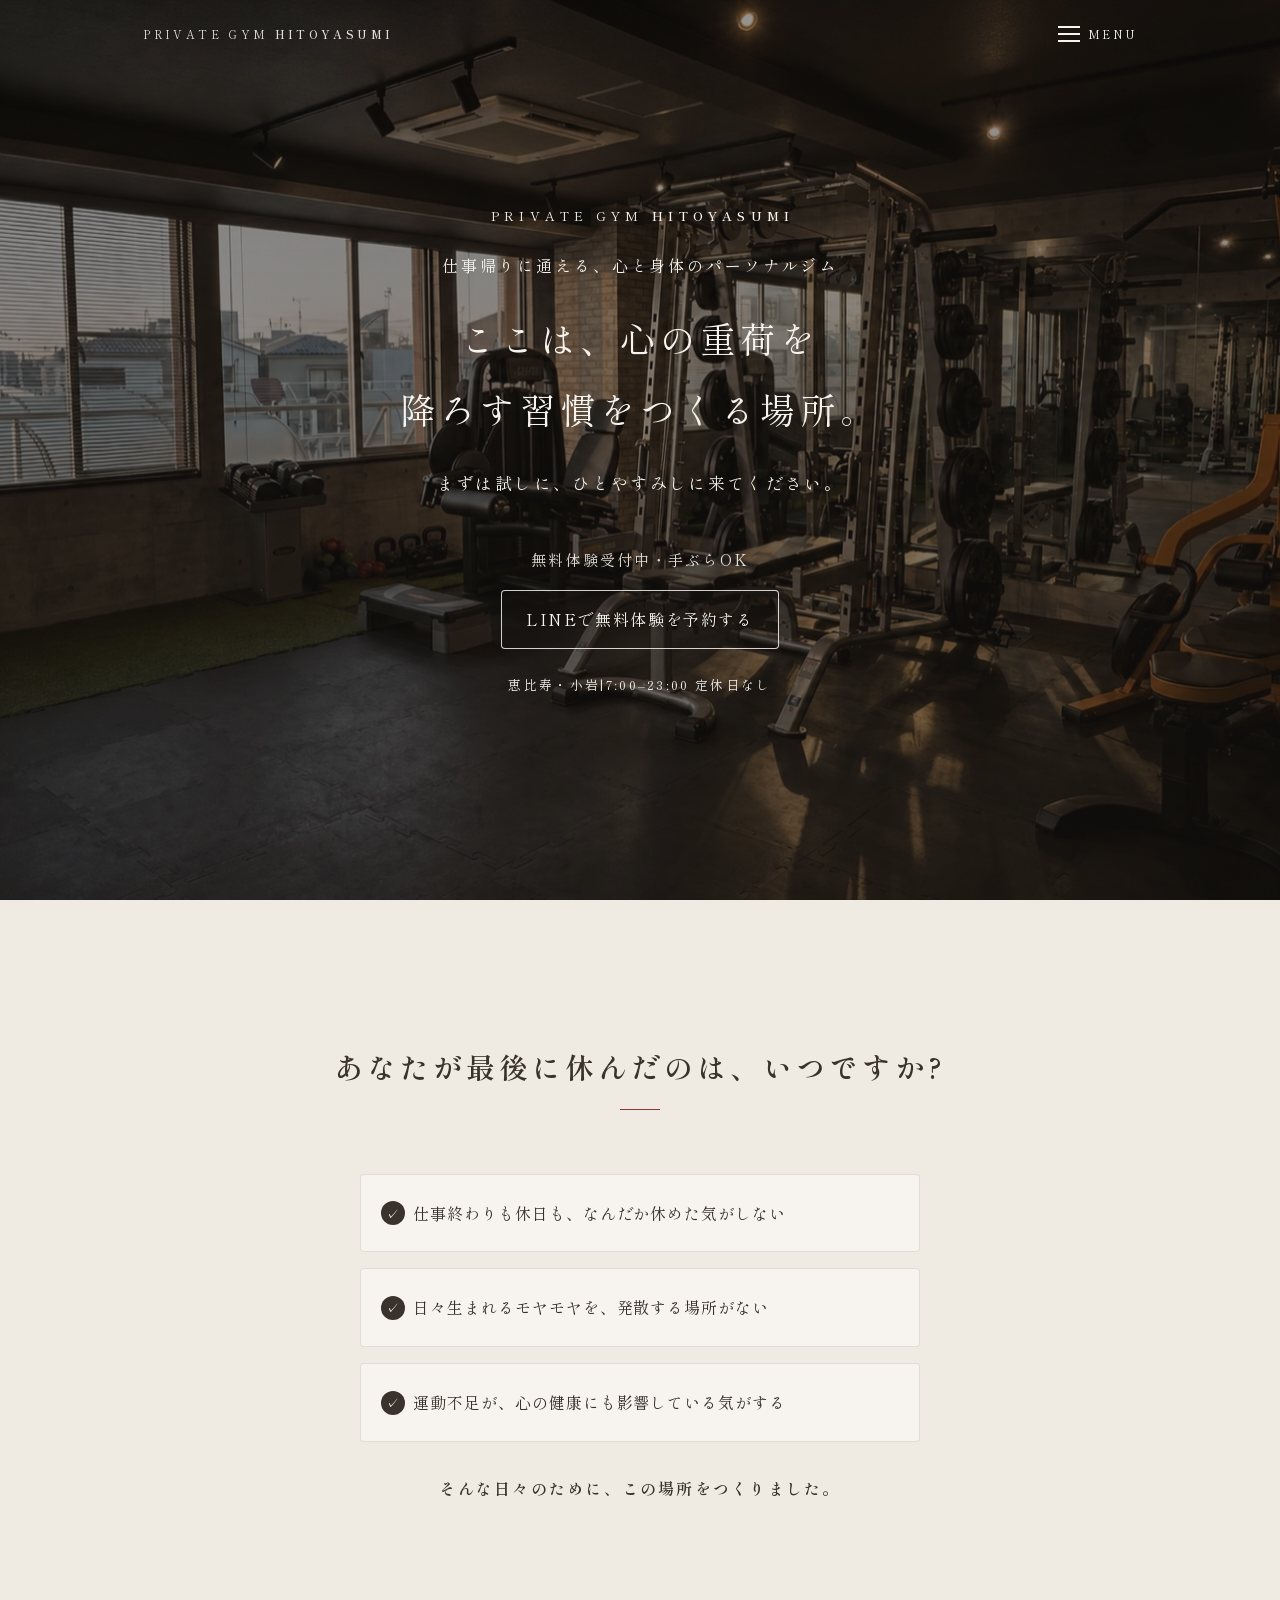
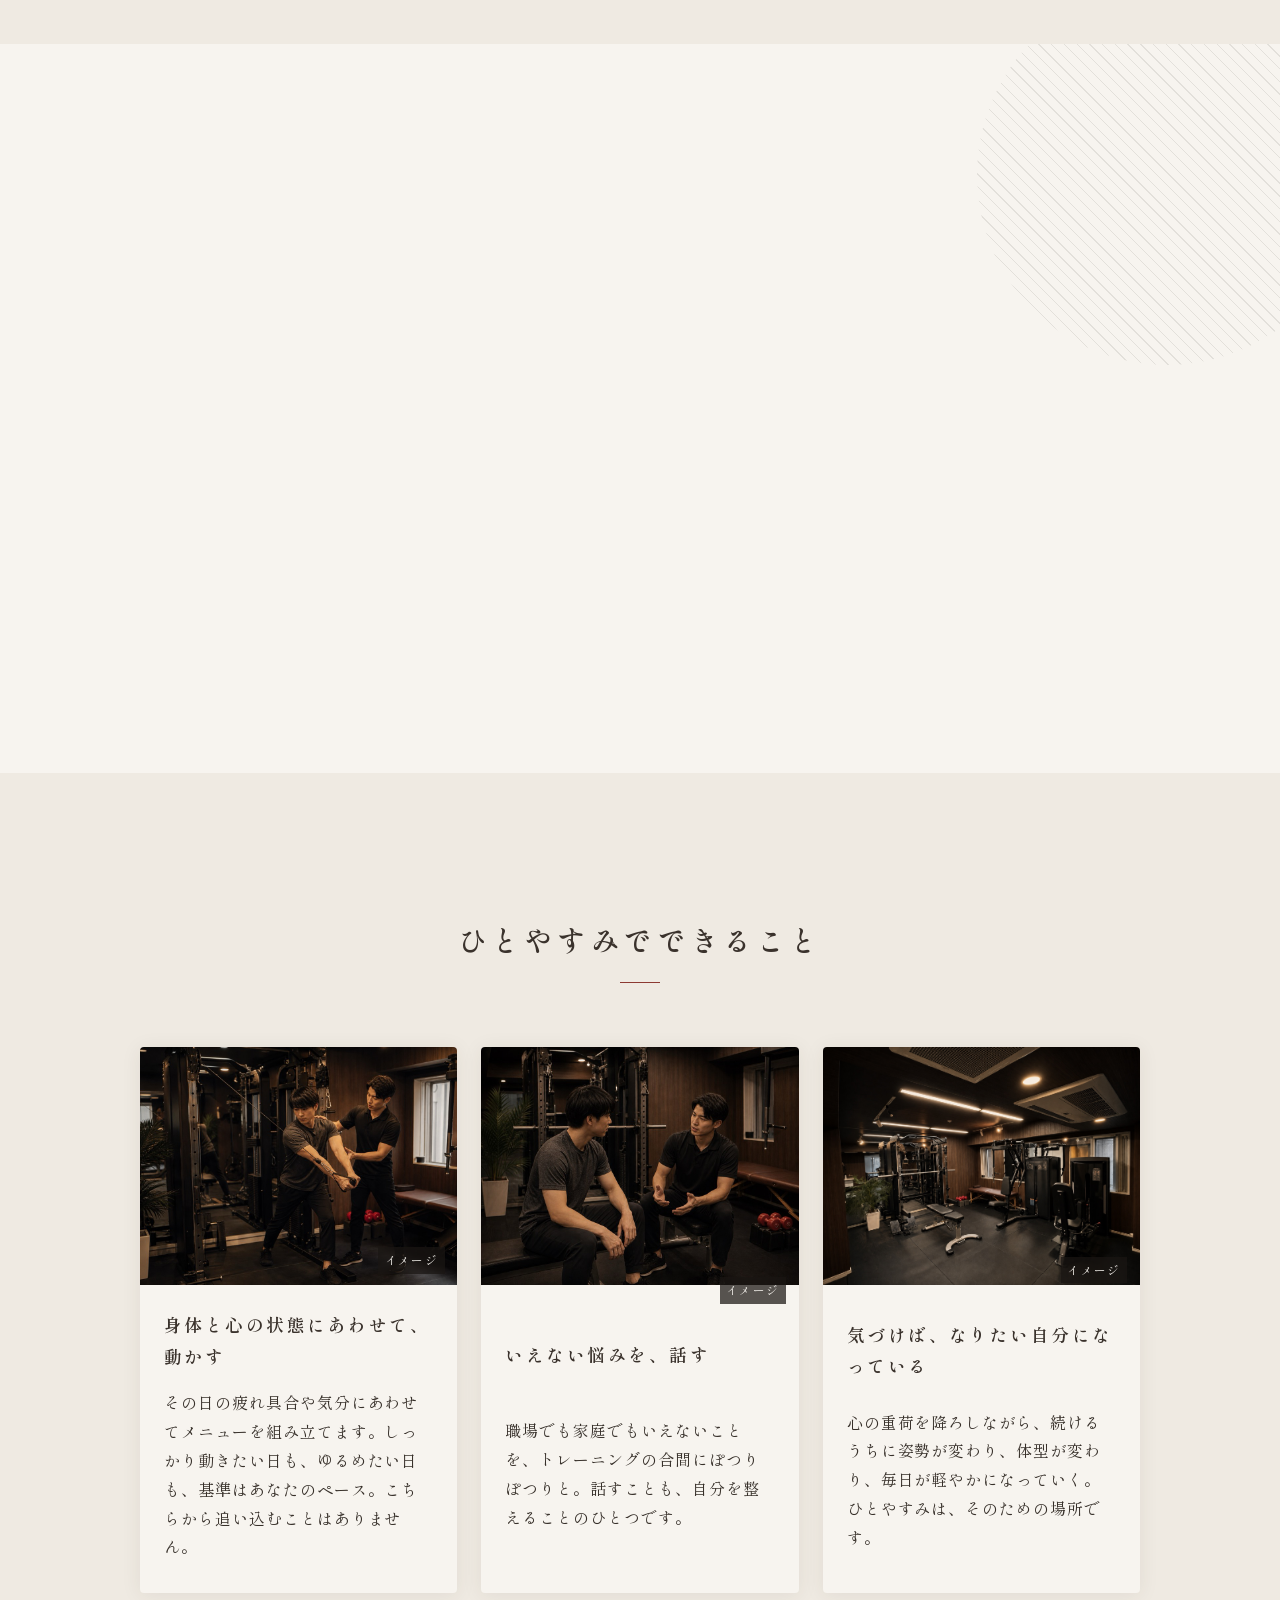
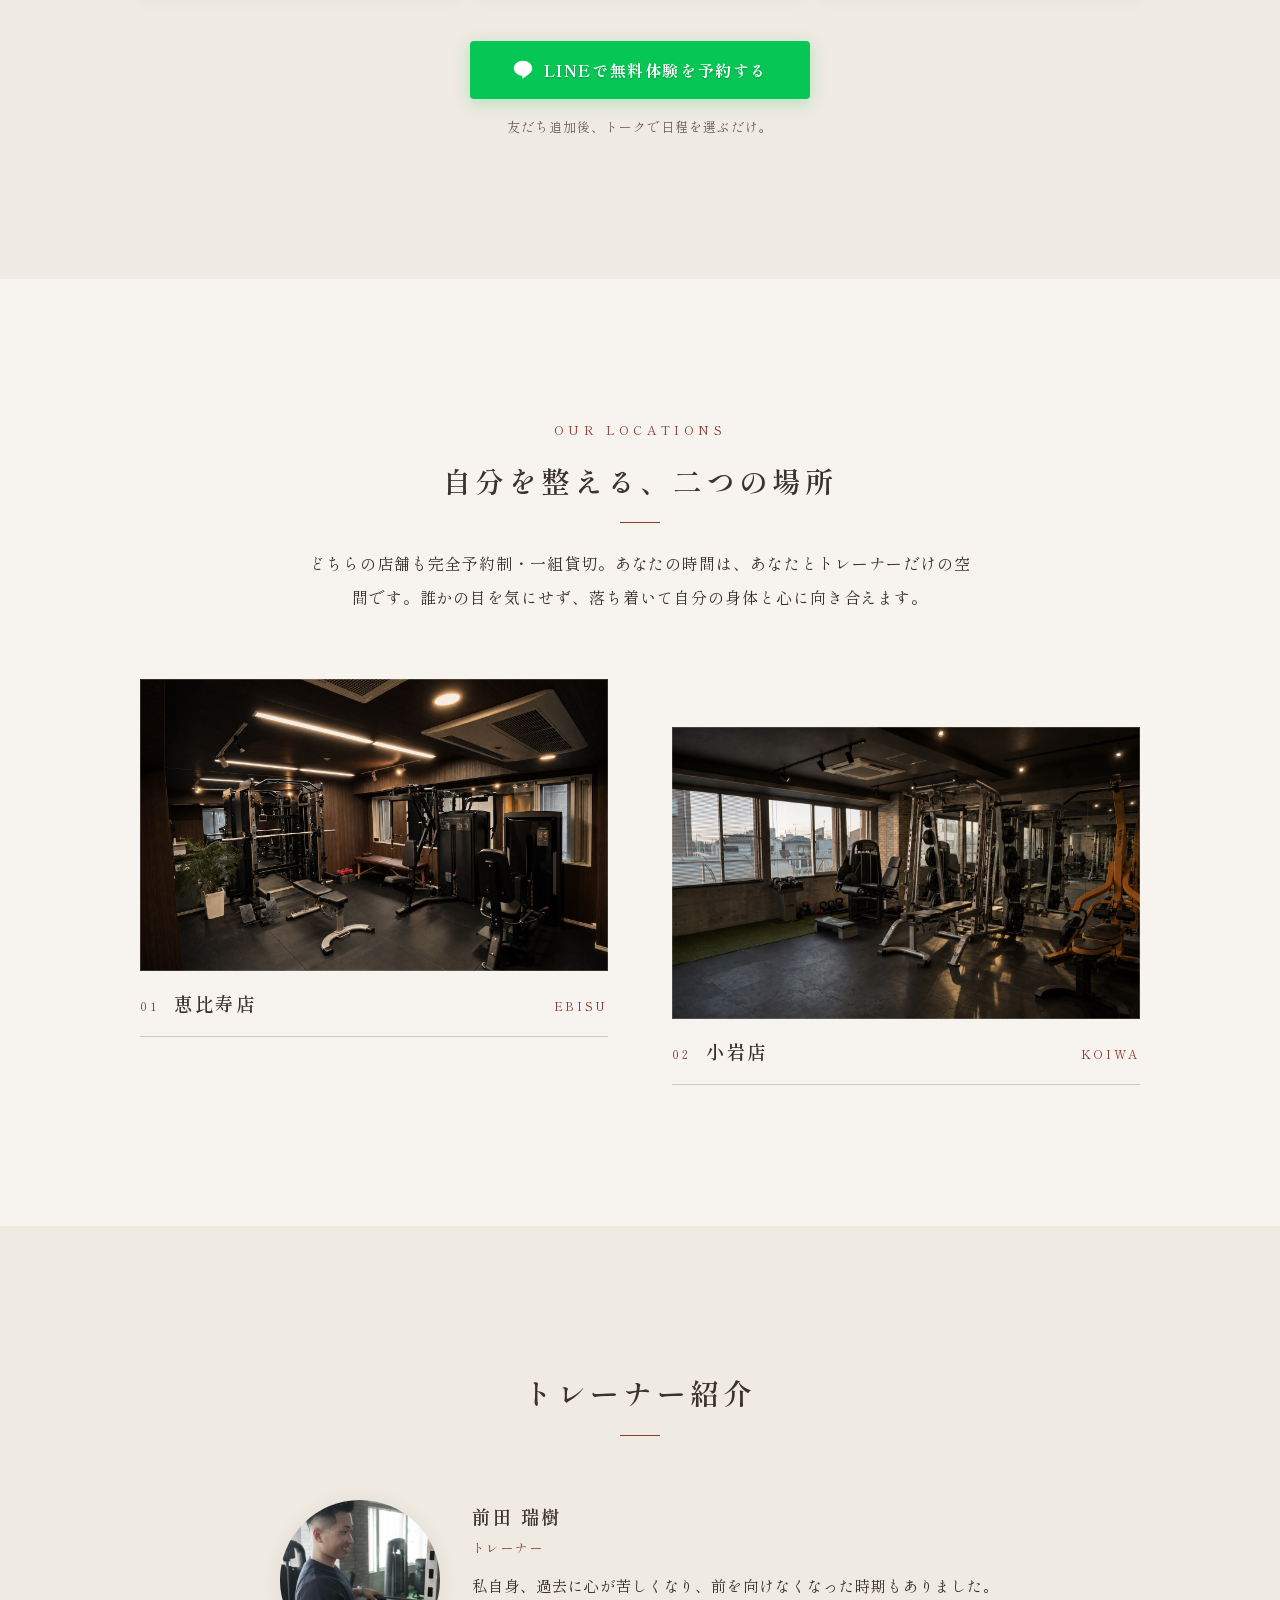
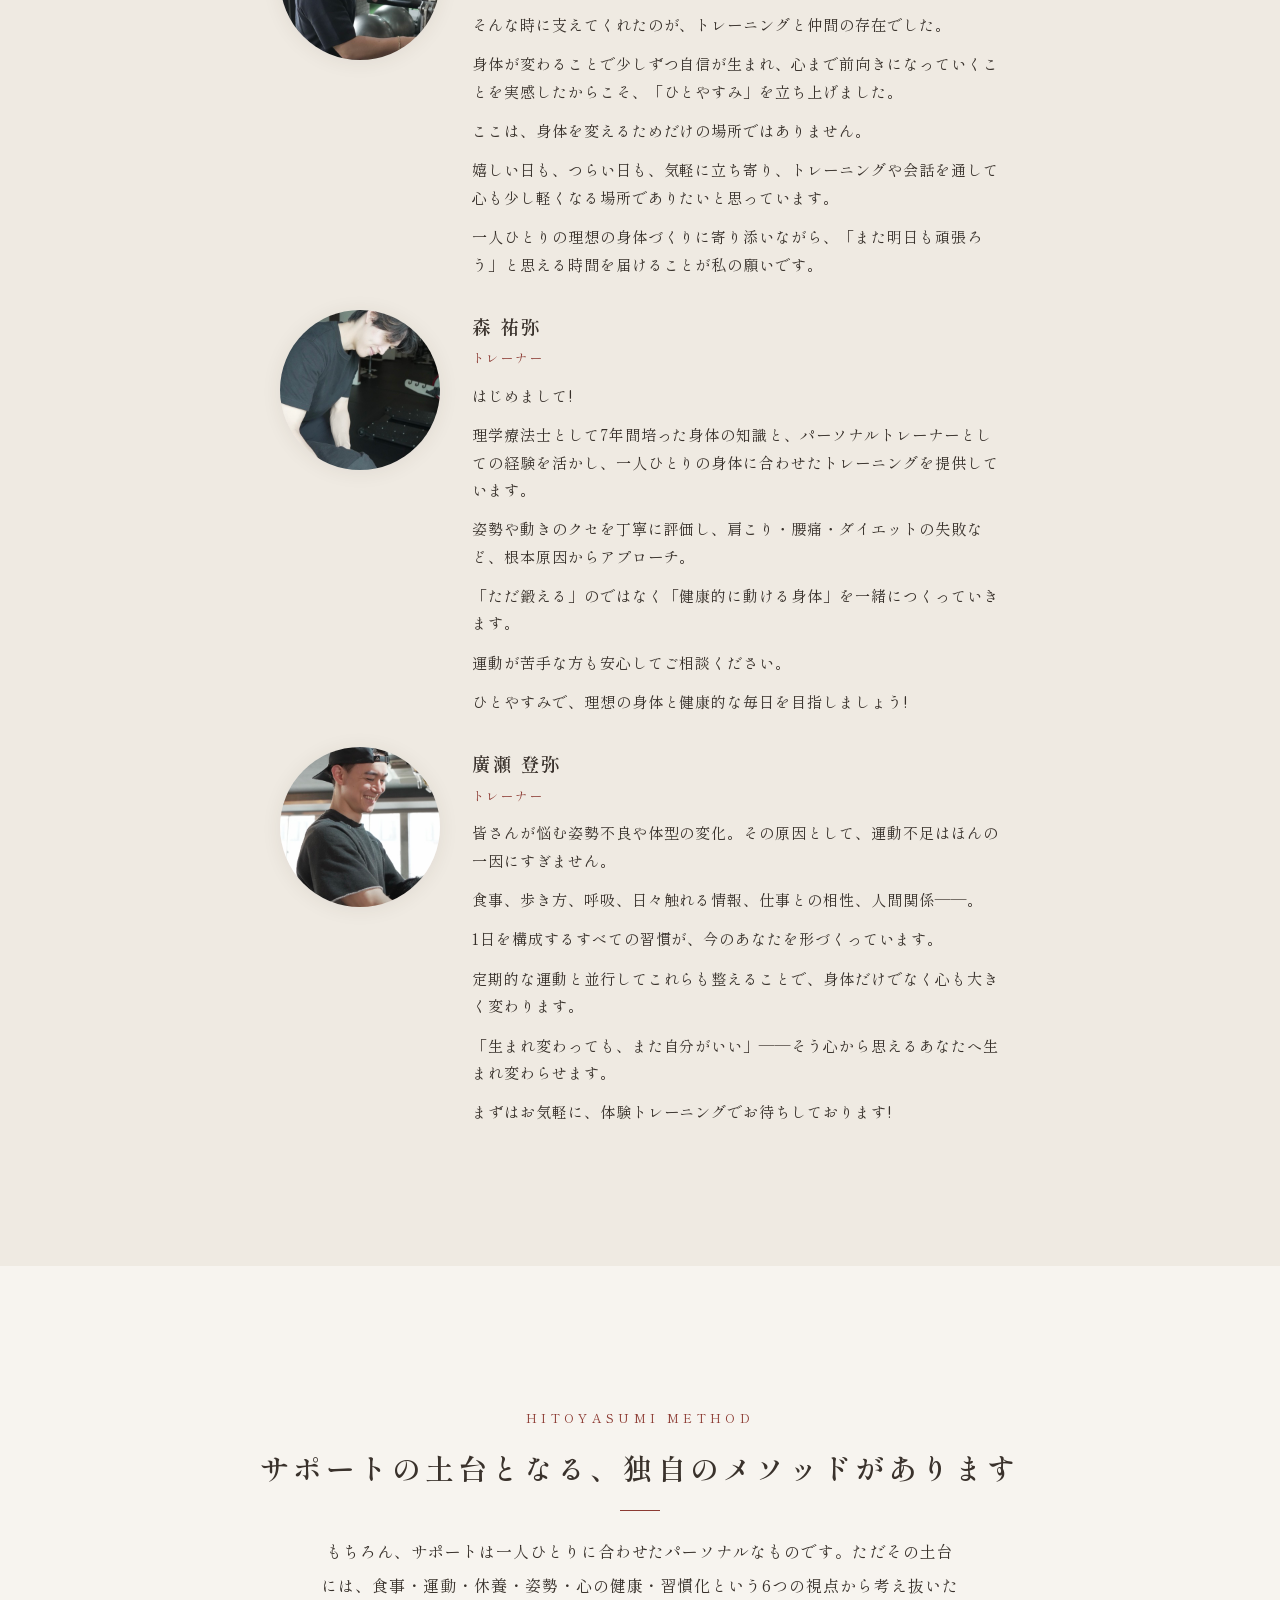
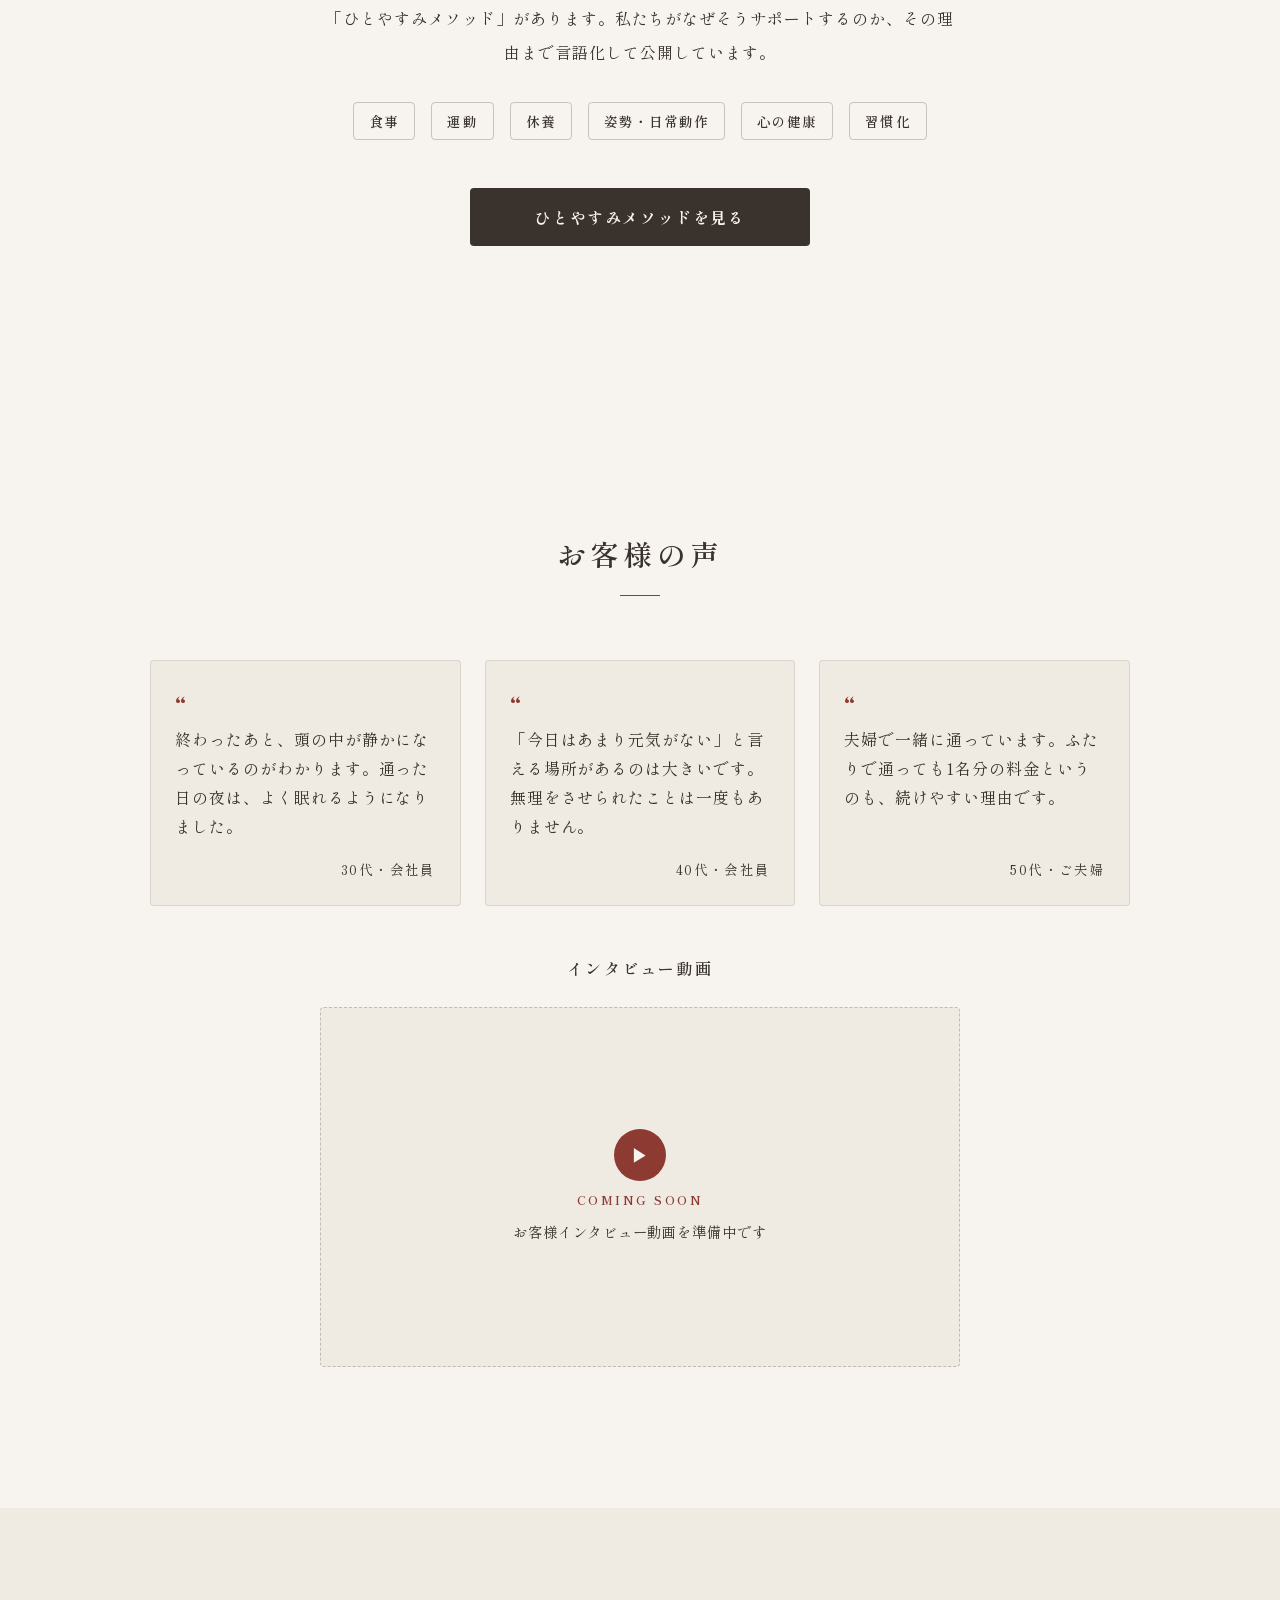
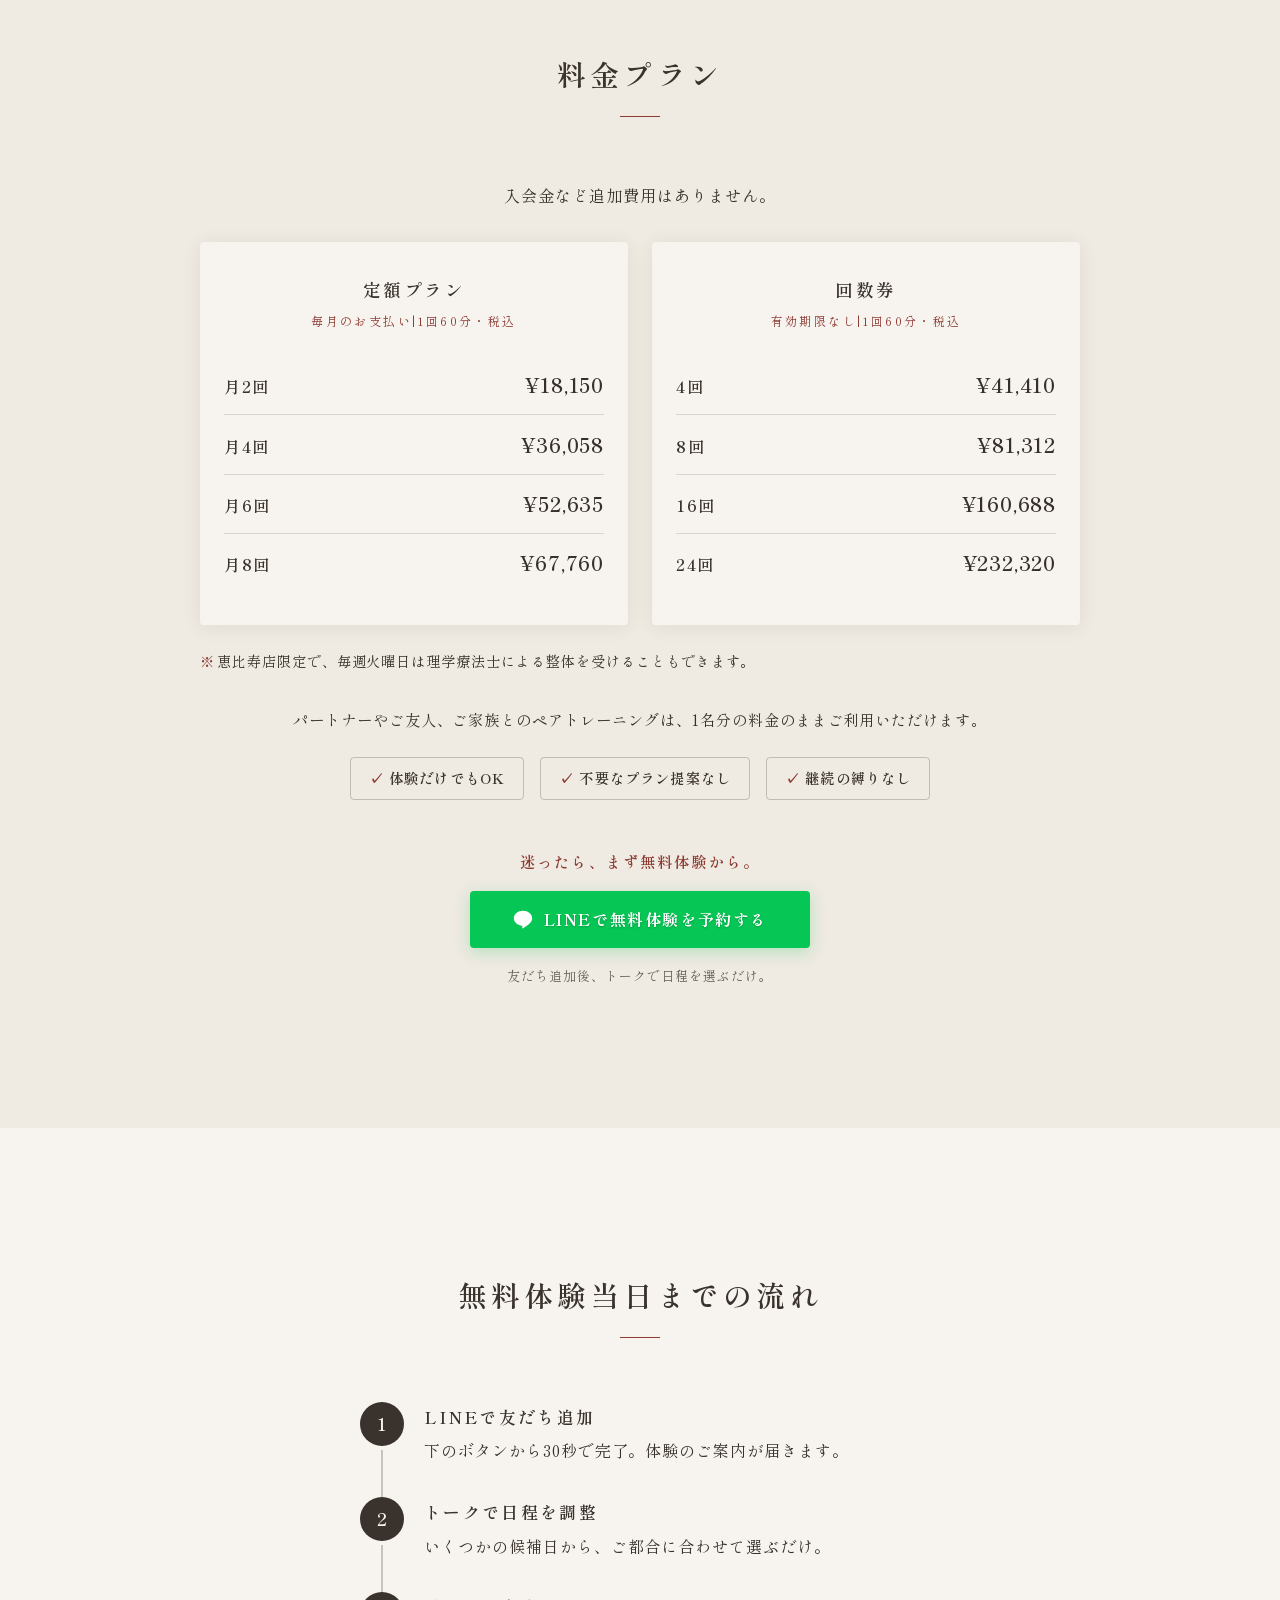
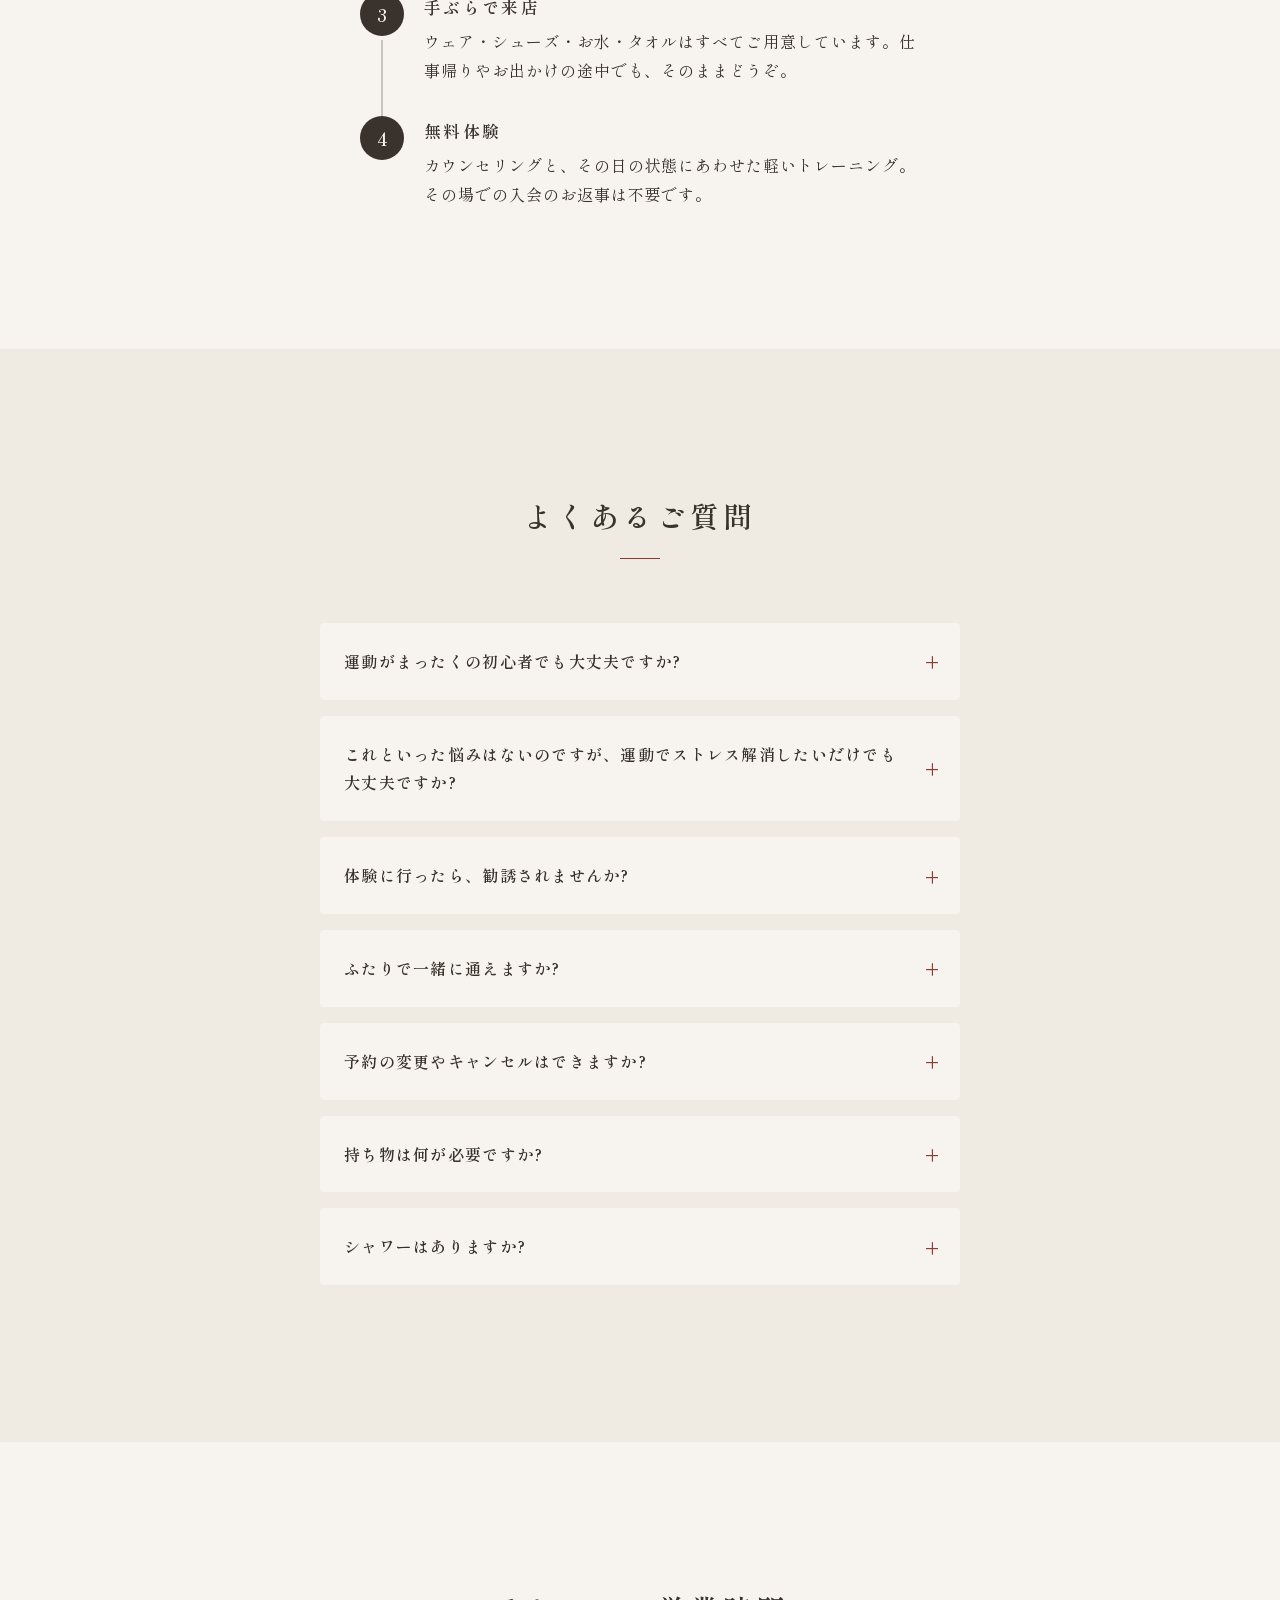
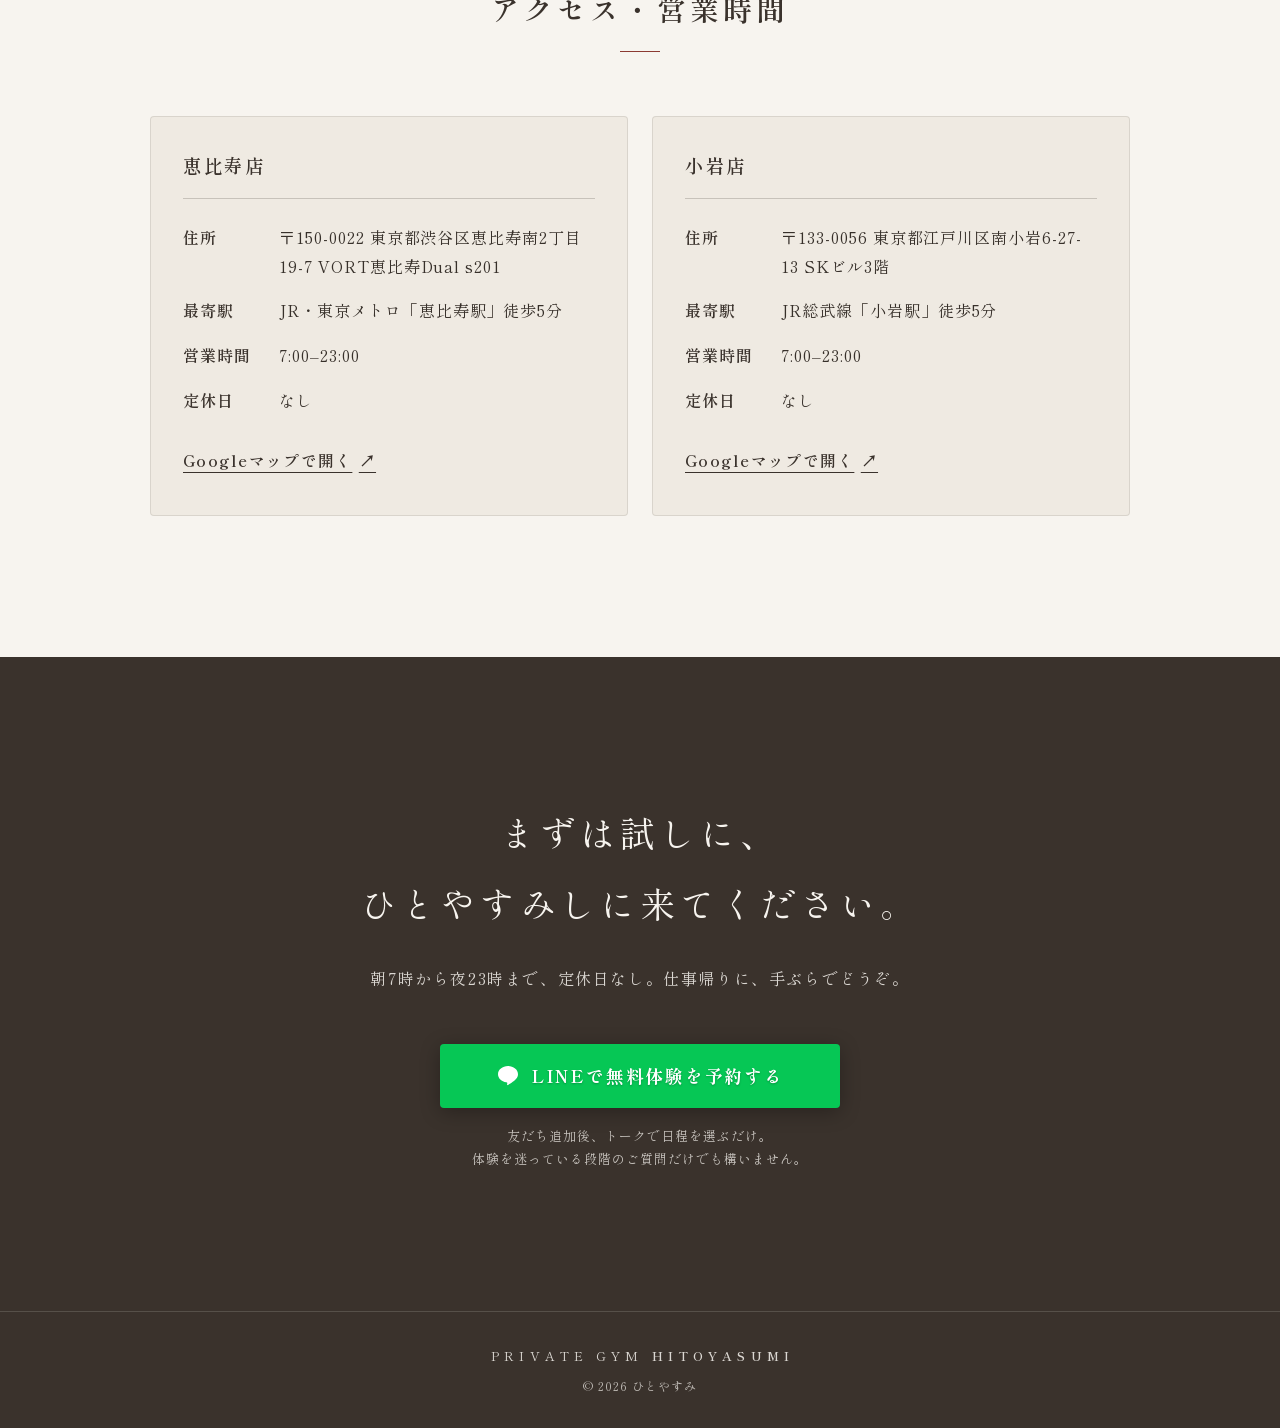
==== commit 484c8832: "ひとやすみメソッドを追加（ハブ+6記事）とLP改修 - method.html（メソッド総合トップ）と6記事を新設   食事/運動/休養/姿勢・日常動作/心の健康/習慣化 - 各記事: 折りたたみ目次" ====
--- a/index.html
+++ b/index.html
@@ -92,6 +92,24 @@
 </head>
 <body>
 
+  <header class="site-header">
+    <div class="container site-header__inner">
+      <a class="site-header__brand" href="index.html">PRIVATE GYM <span>HITOYASUMI</span></a>
+      <button class="site-header__menu-btn" id="menu-btn" type="button" aria-expanded="false" aria-controls="site-nav">
+        <span class="site-header__menu-icon" aria-hidden="true"></span>
+        MENU
+      </button>
+    </div>
+  </header>
+
+  <nav class="site-nav" id="site-nav" aria-label="サイトメニュー">
+    <ul class="site-nav__list">
+      <li><a href="index.html">ホーム</a></li>
+      <li><a href="method.html">ひとやすみメソッド</a></li>
+      <li><a class="site-nav__cta" href="https://lin.ee/uh5e5la" data-cta="nav">LINEで無料体験を予約する</a></li>
+    </ul>
+  </nav>
+
   <main>
 
     <!-- 1. ヒーロー(恵比寿店⇔小岩店の内装がゆっくりクロスフェード) -->
@@ -277,6 +295,21 @@
               <p class="trainer-card__bio">まずはお気軽に、体験トレーニングでお待ちしております!</p>
             </div>
           </article>
+        </div>
+      </div>
+    </section>
+
+    <!-- 6.5 メソッド訴求 -->
+    <section class="method-teaser section fade-in">
+      <div class="container">
+        <p class="section__eyebrow">HITOYASUMI METHOD</p>
+        <h2 class="section__title"><span>サポートの土台となる、</span><span>独自のメソッドがあります</span></h2>
+        <p class="method-teaser__lead">もちろん、サポートは一人ひとりに合わせたパーソナルなものです。ただその土台には、食事・運動・休養・姿勢・心の健康・習慣化という6つの視点から考え抜いた「ひとやすみメソッド」があります。私たちがなぜそうサポートするのか、その理由まで言語化して公開しています。</p>
+        <ul class="method-teaser__tags">
+          <li>食事</li><li>運動</li><li>休養</li><li>姿勢・日常動作</li><li>心の健康</li><li>習慣化</li>
+        </ul>
+        <div class="cta cta--mid">
+          <a class="cta__button cta__button--outline" href="method.html">ひとやすみメソッドを見る</a>
         </div>
       </div>
     </section>
--- a/css/style.css
+++ b/css/style.css
@@ -53,7 +53,9 @@
 /* 暗色地(ヒーロー・クロージング・フッター)では背景に溶けないよう生成りのリングに反転 */
 .hero :focus-visible,
 .closing :focus-visible,
-.footer :focus-visible { outline-color: var(--color-on-dark); }
+.footer :focus-visible,
+.site-header :focus-visible,
+.site-nav :focus-visible { outline-color: var(--color-on-dark); }
 
 /* ---- layout ---- */
 .container {
@@ -138,6 +140,17 @@
   box-shadow: 0 6px 20px rgb(6 199 85 / 35%);
 }
 .cta__button--large { max-width: 400px; min-height: 64px; font-size: 1.1rem; }
+/* サイト内リンク用(LINE緑と混同させないための反転色) */
+.cta__button--outline {
+  background: var(--color-primary);
+  color: var(--color-on-dark);
+  box-shadow: none;
+  text-shadow: none;
+}
+.cta__button--outline:hover {
+  opacity: 0.88;
+  box-shadow: none;
+}
 /* ヒーロー用: 写真の上に静かに置くゴースト型 */
 .cta__button--ghost {
   background: rgb(26 22 19 / 30%); /* 写真の上でも「押せる面」に見えるよう薄い下地 */
@@ -160,6 +173,127 @@
   text-align: center;
 }
 .cta__note--invert { color: var(--color-on-dark); }
+
+/* ==========================================================
+   0. 共通ヘッダー / ハンバーガーナビ(全ページ共通)
+   ========================================================== */
+.site-header {
+  position: fixed;
+  inset-inline: 0;
+  top: 0;
+  z-index: 200;
+  background: transparent;
+  backdrop-filter: none;
+  transition: background 0.3s ease, backdrop-filter 0.3s ease;
+}
+/* ヒーローを抜けた後・ヒーローのないページでは、可読性のため薄い下地+ぼかしを付与 */
+.site-header--solid,
+body.page--sub .site-header {
+  background: rgb(58 50 44 / 75%);
+  backdrop-filter: blur(8px);
+}
+.site-header__inner {
+  display: flex;
+  align-items: center;
+  justify-content: space-between;
+  min-height: 60px;
+  padding-block: 0.75rem;
+}
+.site-header__brand {
+  font-size: 0.7rem;
+  letter-spacing: 0.3em;
+  text-indent: 0.3em;
+  color: var(--color-on-dark);
+  text-decoration: none;
+  opacity: 0.9;
+}
+.site-header__brand span { font-weight: 600; }
+.site-header__menu-btn {
+  display: inline-flex;
+  align-items: center;
+  gap: 0.7em;
+  background: none;
+  border: none;
+  color: var(--color-on-dark);
+  font-family: var(--font-serif);
+  font-size: 0.7rem;
+  letter-spacing: 0.2em;
+  cursor: pointer;
+  padding: 0.5em 0.25em;
+  min-height: 44px;
+  min-width: 44px;
+}
+.site-header__menu-icon {
+  position: relative;
+  display: inline-block;
+  width: 22px;
+  height: 2px;
+  background: currentColor;
+  transition: background 0.2s ease;
+}
+.site-header__menu-icon::before,
+.site-header__menu-icon::after {
+  content: "";
+  position: absolute;
+  left: 0;
+  width: 22px;
+  height: 2px;
+  background: currentColor;
+  transition: translate 0.25s ease, rotate 0.25s ease;
+}
+.site-header__menu-icon::before { translate: 0 -7px; }
+.site-header__menu-icon::after { translate: 0 7px; }
+.site-header__menu-btn.is-active .site-header__menu-icon { background: transparent; }
+.site-header__menu-btn.is-active .site-header__menu-icon::before { translate: 0 0; rotate: 45deg; }
+.site-header__menu-btn.is-active .site-header__menu-icon::after { translate: 0 0; rotate: -45deg; }
+
+.site-nav {
+  position: fixed;
+  top: 60px;
+  right: 0;
+  width: min(240px, 78vw);
+  background: var(--color-primary);
+  opacity: 0;
+  visibility: hidden;
+  translate: 6px -6px;
+  transition: opacity 0.2s ease, translate 0.2s ease, visibility 0.2s;
+  z-index: 190;
+  box-shadow: var(--shadow);
+  overflow-y: auto;
+  max-height: calc(100vh - 60px);
+}
+.site-nav.is-open { opacity: 1; visibility: visible; translate: 0 0; }
+.site-nav__list {
+  display: grid;
+  gap: 0.2rem;
+  padding: var(--space-3);
+}
+.site-nav__list a {
+  display: block;
+  color: var(--color-on-dark);
+  text-decoration: none;
+  text-align: left;
+  font-size: 0.95rem;
+  letter-spacing: 0.08em;
+  padding: 0.75em 0.6em;
+  border-radius: var(--radius);
+}
+.site-nav__list a:not(.site-nav__cta):hover,
+.site-nav__list a:not(.site-nav__cta):focus-visible {
+  background: rgb(247 244 239 / 8%);
+}
+.site-nav__cta {
+  text-align: center;
+  background: var(--color-line);
+  border-radius: var(--radius);
+  font-weight: 700;
+  font-size: 0.88rem;
+  padding: 0.85em 0.6em;
+  margin-top: 0.5em;
+}
+body.nav-open { overflow: hidden; }
+/* ヒーローのないページは固定ヘッダー分の余白を確保 */
+body.page--sub > main { padding-top: 60px; }
 
 /* ==========================================================
    1. ヒーロー(写真主役・文字は小さくふわっと)
@@ -519,6 +653,33 @@
 }
 
 /* ==========================================================
+   6.5 メソッド訴求
+   ========================================================== */
+.method-teaser__lead {
+  max-width: 640px;
+  margin: 0 auto var(--space-4);
+  line-height: var(--leading-prose);
+  text-align: center;
+}
+.method-teaser__tags {
+  display: flex;
+  flex-wrap: wrap;
+  justify-content: center;
+  gap: var(--space-2);
+  max-width: 640px;
+  margin-inline: auto;
+}
+.method-teaser__tags li {
+  border: 1px solid rgb(58 50 44 / 25%);
+  border-radius: var(--radius);
+  padding: 0.45em 1.1em;
+  font-size: 0.85rem;
+  font-weight: 600;
+  letter-spacing: 0.08em;
+  color: var(--color-primary);
+}
+
+/* ==========================================================
    6. お客様の声
    ========================================================== */
 .voices__grid {
@@ -876,6 +1037,251 @@
 }
 .footer__brand span { font-weight: 600; }
 .footer__copy { font-size: 0.75rem; opacity: 0.7; }
+
+/* ==========================================================
+   12. メソッドページ共通(ハブ・記事)
+   ========================================================== */
+.page-intro {
+  background: var(--color-primary);
+  color: var(--color-on-dark);
+  text-align: center;
+  padding-block: clamp(3rem, 8vw, 5rem) clamp(2.5rem, 6vw, 3.5rem);
+}
+.page-intro__breadcrumb {
+  display: flex;
+  justify-content: center;
+  gap: 0.5em;
+  flex-wrap: wrap;
+  font-size: 0.75rem;
+  letter-spacing: 0.08em;
+  opacity: 0.75;
+  margin-bottom: var(--space-3);
+}
+.page-intro__breadcrumb a { color: inherit; text-decoration-thickness: 1px; text-underline-offset: 3px; }
+.page-intro__eyebrow {
+  font-size: 0.75rem;
+  letter-spacing: 0.35em;
+  opacity: 0.8;
+  margin-bottom: 0.8rem;
+}
+.page-intro__title {
+  font-weight: 400;
+  font-size: clamp(1.3rem, 2.2vw + 0.6rem, 2rem);
+  line-height: 1.9;
+  letter-spacing: var(--tracking-wide);
+  margin-bottom: var(--space-3);
+}
+.page-intro__lead {
+  max-width: 42rem;
+  margin-inline: auto;
+  line-height: var(--leading-prose);
+  opacity: 0.92;
+}
+.page-intro__note {
+  max-width: 38rem;
+  margin: var(--space-3) auto 0;
+  padding-top: var(--space-3);
+  border-top: 1px solid rgb(247 244 239 / 18%);
+  line-height: var(--leading-ui);
+  font-size: 0.85rem;
+  opacity: 0.75;
+}
+
+/* ---- ハブページ: メソッド一覧カード ---- */
+.method-grid {
+  display: grid;
+  gap: var(--space-3);
+  max-width: 980px;
+  margin-inline: auto;
+}
+@media (min-width: 700px) {
+  .method-grid { grid-template-columns: repeat(2, 1fr); }
+}
+.method-grid__card {
+  display: grid;
+  align-content: start;
+  gap: 0.6em;
+  background: var(--color-bg);
+  border: 1px solid rgb(58 50 44 / 12%);
+  border-radius: var(--radius);
+  box-shadow: var(--shadow);
+  padding: var(--space-4) var(--space-3);
+  text-decoration: none;
+  color: inherit;
+  transition: box-shadow 0.3s ease, translate 0.3s ease;
+}
+.method-grid__card:hover { box-shadow: 0 6px 24px rgb(58 50 44 / 14%); translate: 0 -2px; }
+.method-icon {
+  width: 48px;
+  height: 48px;
+  display: grid;
+  place-items: center;
+  border-radius: 50%;
+  background: var(--color-bg-alt);
+  color: var(--color-accent);
+}
+.method-icon svg { width: 26px; height: 26px; }
+.method-grid__card .method-icon { margin-bottom: 0.3em; }
+/* page-intro(記事ページ上部・チャコール反転)用: 淡いリングに載せる */
+.page-intro .method-icon { background: rgb(247 244 239 / 12%); color: var(--color-on-dark); margin-inline: auto; margin-bottom: var(--space-2); }
+.method-grid__number { font-size: 0.75rem; letter-spacing: 0.25em; color: var(--color-accent); }
+.method-grid__title { font-weight: 600; font-size: 1.15rem; letter-spacing: var(--tracking-wide); color: var(--color-primary); }
+.method-grid__text { font-size: 0.92rem; line-height: var(--leading-ui); }
+.method-grid__link { font-size: 0.85rem; font-weight: 600; color: var(--color-primary); }
+.method-grid__link::after { content: " →"; }
+
+/* ---- 記事本文 ---- */
+.article { max-width: 680px; margin-inline: auto; }
+.article__lead { font-size: 1.02rem; line-height: var(--leading-prose); margin-bottom: var(--space-4); }
+.article__section { margin-top: var(--space-5); }
+.article__h2 {
+  font-weight: 600;
+  font-size: 1.25rem;
+  letter-spacing: var(--tracking-wide);
+  color: var(--color-primary);
+  margin-bottom: var(--space-2);
+  padding-bottom: 0.5em;
+  border-bottom: 1px solid rgb(58 50 44 / 18%);
+}
+.article__h3 {
+  font-weight: 600;
+  font-size: 1.05rem;
+  letter-spacing: 0.08em;
+  color: var(--color-primary);
+  margin-top: var(--space-3);
+  margin-bottom: 0.5em;
+}
+.article p { line-height: var(--leading-prose); margin-top: 0.9em; }
+.article p:first-child { margin-top: 0; }
+.article ul, .article ol { margin-top: 0.9em; padding-left: 1.4em; display: grid; gap: 0.4em; line-height: var(--leading-ui); }
+.article ul { list-style: disc; }
+.article ol { list-style: decimal; }
+.article strong { color: var(--color-primary); }
+
+/* ---- 目次(折りたたみ) ---- */
+.toc {
+  max-width: 680px;
+  margin: var(--space-4) auto var(--space-5);
+  background: var(--color-bg-alt);
+  border: 1px solid rgb(58 50 44 / 15%);
+  border-radius: var(--radius);
+}
+.toc::details-content {
+  block-size: 0;
+  overflow: hidden;
+  transition: block-size 0.3s ease, content-visibility 0.3s allow-discrete;
+}
+.toc[open]::details-content { block-size: auto; }
+.toc__summary {
+  cursor: pointer;
+  padding: var(--space-2) var(--space-3);
+  font-weight: 600;
+  letter-spacing: 0.1em;
+  list-style: none;
+  position: relative;
+  padding-right: 3rem;
+  min-height: 44px;
+  display: flex;
+  align-items: center;
+}
+.toc__summary::-webkit-details-marker { display: none; }
+.toc__summary::after {
+  content: "+";
+  position: absolute;
+  right: 1.1rem;
+  top: 50%;
+  translate: 0 -50%;
+  font-size: 1.3rem;
+  color: var(--color-accent);
+  transition: rotate 0.25s ease;
+}
+.toc[open] .toc__summary::after { rotate: 45deg; }
+.toc__list { display: grid; gap: 0.6em; padding: 0 var(--space-3) var(--space-3); counter-reset: toc; }
+.toc__list li { counter-increment: toc; padding-left: 1.8em; position: relative; line-height: var(--leading-ui); font-size: 0.92rem; }
+.toc__list li::before { content: counter(toc); position: absolute; left: 0; color: var(--color-accent); font-weight: 600; }
+.toc__list a { text-decoration: none; color: var(--color-ink); }
+.toc__list a:hover { color: var(--color-primary); text-decoration: underline; }
+
+/* ---- 目次へ戻るフローティングボタン ---- */
+.toc-fab {
+  position: fixed;
+  right: var(--space-3);
+  bottom: var(--space-3);
+  z-index: 90;
+  display: inline-flex;
+  align-items: center;
+  justify-content: center;
+  width: 52px;
+  height: 52px;
+  border-radius: 50%;
+  background: var(--color-primary);
+  color: var(--color-on-dark);
+  text-decoration: none;
+  font-size: 0.68rem;
+  letter-spacing: 0.05em;
+  box-shadow: var(--shadow);
+  opacity: 0;
+  translate: 0 12px;
+  visibility: hidden;
+  transition: opacity 0.25s ease, translate 0.25s ease, visibility 0.25s, bottom 0.3s ease;
+}
+.toc-fab.is-shown { opacity: 1; translate: 0 0; visibility: visible; }
+body.has-sticky-cta .toc-fab { bottom: calc(var(--space-3) + 72px); }
+
+/* ---- 姿勢比較イラスト ---- */
+.posture-compare {
+  display: flex;
+  justify-content: center;
+  align-items: flex-start;
+  gap: var(--space-5);
+  flex-wrap: wrap;
+  margin: var(--space-3) 0 var(--space-4);
+  padding: var(--space-3);
+  background: var(--color-bg-alt);
+  border-radius: var(--radius);
+}
+.posture-compare__item { text-align: center; color: var(--color-primary); }
+.posture-compare__item--bad { color: var(--color-accent); }
+.posture-compare__item svg { display: block; margin-inline: auto; }
+.posture-compare__item figcaption { margin-top: 0.5em; font-size: 0.85rem; font-weight: 600; letter-spacing: 0.05em; }
+.posture-compare__item figcaption span { display: block; margin-top: 0.2em; font-size: 0.75rem; font-weight: 400; opacity: 0.75; letter-spacing: 0; }
+
+/* ---- ケーススタディ ---- */
+.case-grid { display: grid; gap: var(--space-3); margin-top: var(--space-3); }
+.case-card { background: var(--color-bg-alt); border-radius: var(--radius); padding: var(--space-3); display: grid; gap: 0.5em; }
+.case-card__persona { font-weight: 600; color: var(--color-primary); letter-spacing: 0.05em; }
+.case-card__persona::before { content: "◎ "; color: var(--color-accent); }
+.case-card__text { line-height: var(--leading-ui); font-size: 0.95rem; }
+
+/* ---- 参考文献 ---- */
+.refs { margin-top: var(--space-3); display: grid; gap: 0.5em; }
+.refs li { font-size: 0.8rem; line-height: var(--leading-ui); padding-left: 1.4em; position: relative; opacity: 0.85; }
+.refs li::before { content: "※"; position: absolute; left: 0; color: var(--color-accent); }
+.refs a { color: var(--color-primary); text-decoration-thickness: 1px; text-underline-offset: 3px; }
+.refs__note { font-size: 0.8rem; opacity: 0.8; margin-top: 0.8em; line-height: var(--leading-ui); }
+
+/* ---- メソッド系ページの締めCTA(明るい背景版) ---- */
+.method-closing { max-width: 640px; margin-inline: auto; text-align: center; }
+.method-closing__title {
+  font-weight: 400;
+  font-size: clamp(1.2rem, 2vw + 0.6rem, 1.6rem);
+  line-height: 1.9;
+  letter-spacing: var(--tracking-wide);
+  color: var(--color-primary);
+  margin-bottom: var(--space-3);
+}
+.method-closing__sub { line-height: var(--leading-prose); margin-bottom: var(--space-4); }
+
+/* ---- 記事末: 次のアクション(軽め) ---- */
+.article__next-action { margin-top: var(--space-5); padding-top: var(--space-4); border-top: 1px solid rgb(58 50 44 / 15%); text-align: center; }
+.article__next-action a { font-weight: 600; color: var(--color-primary); text-decoration-thickness: 1px; text-underline-offset: 4px; }
+
+/* ---- 記事末: 前後ナビ ---- */
+.article-nav { max-width: 680px; margin: var(--space-6) auto 0; display: grid; gap: var(--space-2); }
+@media (min-width: 640px) { .article-nav { grid-template-columns: 1fr 1fr; } }
+.article-nav__link { display: block; background: var(--color-bg-alt); border-radius: var(--radius); padding: var(--space-3); text-decoration: none; color: inherit; }
+.article-nav__label { display: block; font-size: 0.72rem; letter-spacing: 0.2em; color: var(--color-accent); margin-bottom: 0.3em; }
+.article-nav__title { font-weight: 600; color: var(--color-primary); }
 
 /* ==========================================================
    追従CTA(スマホのみ)
@@ -922,7 +1328,16 @@
   .location__img,
   .faq__q::after,
   .faq__item::details-content,
-  .sticky-cta {
+  .sticky-cta,
+  .site-header,
+  .site-nav,
+  .site-header__menu-icon,
+  .site-header__menu-icon::before,
+  .site-header__menu-icon::after,
+  .toc::details-content,
+  .toc__summary::after,
+  .toc-fab,
+  .method-grid__card {
     transition: none !important;
   }
   .js .hero__inner > * { animation: none !important; opacity: 1 !important; }
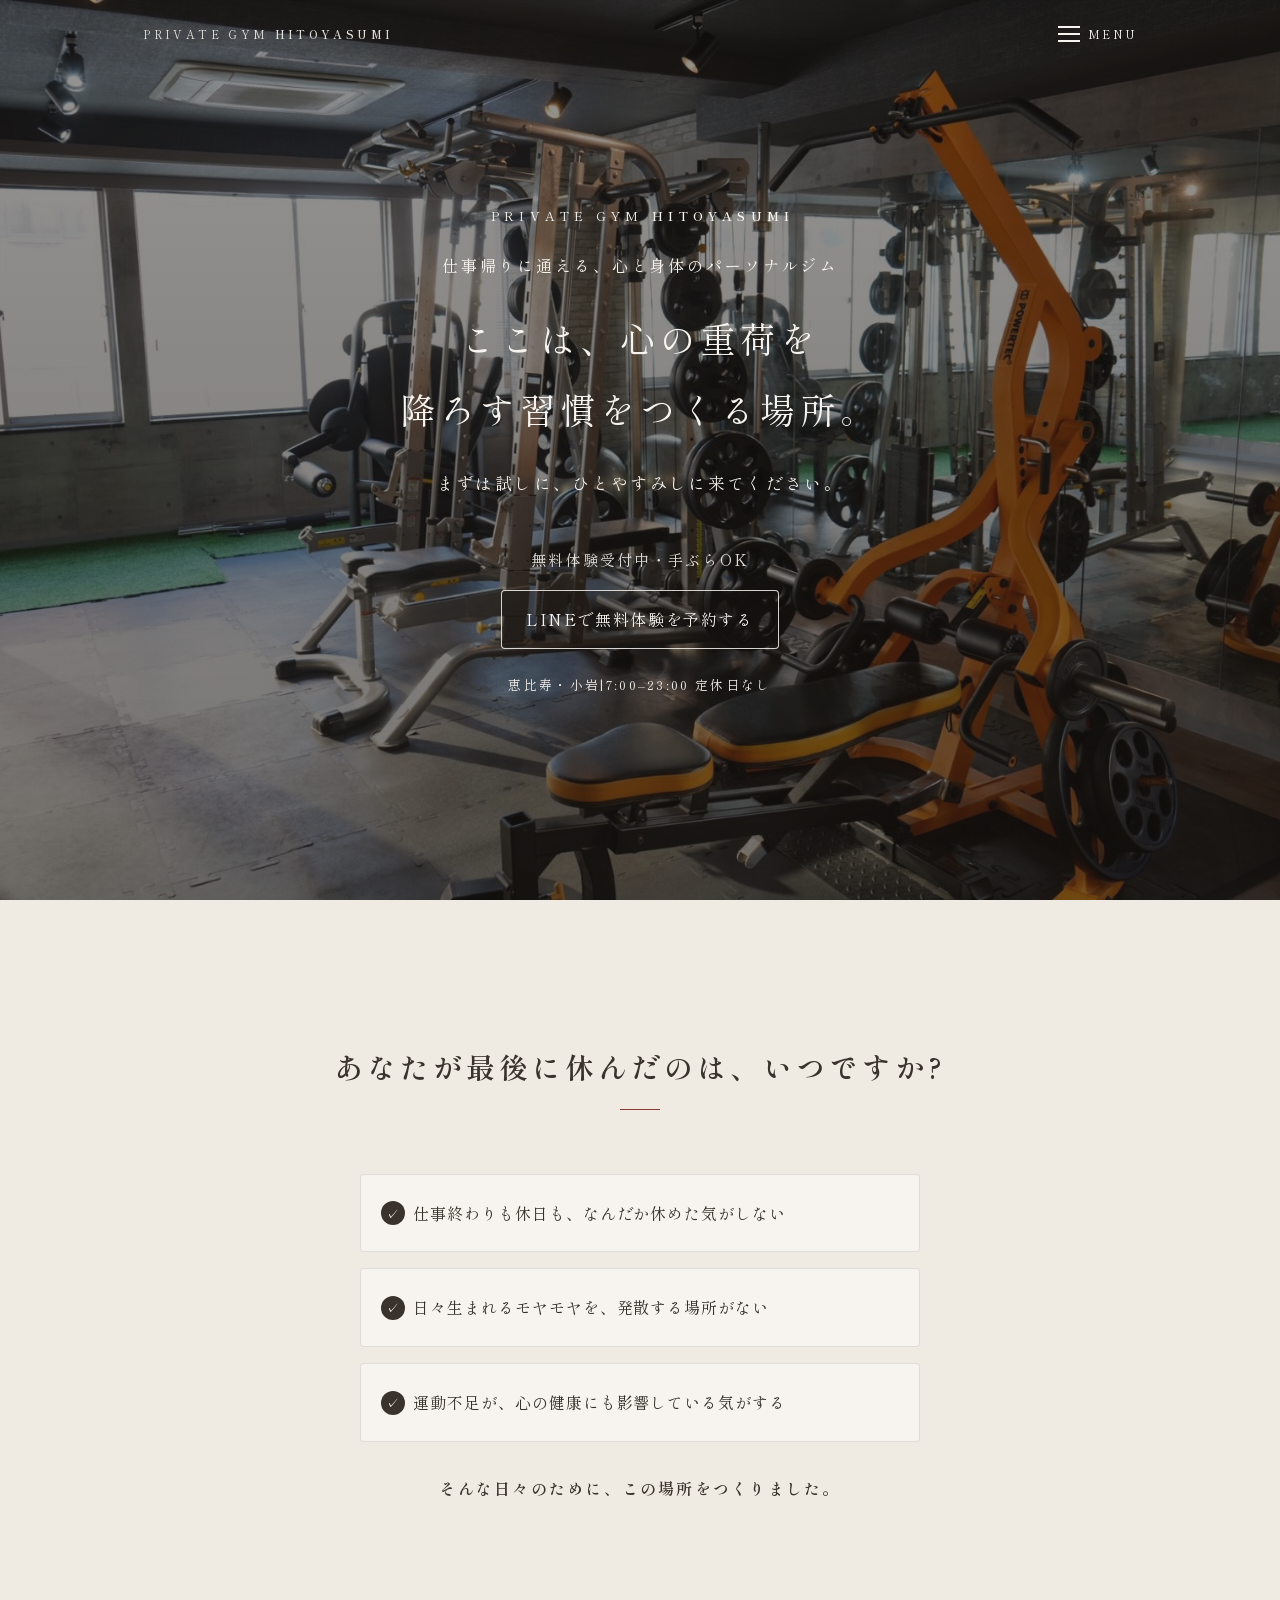
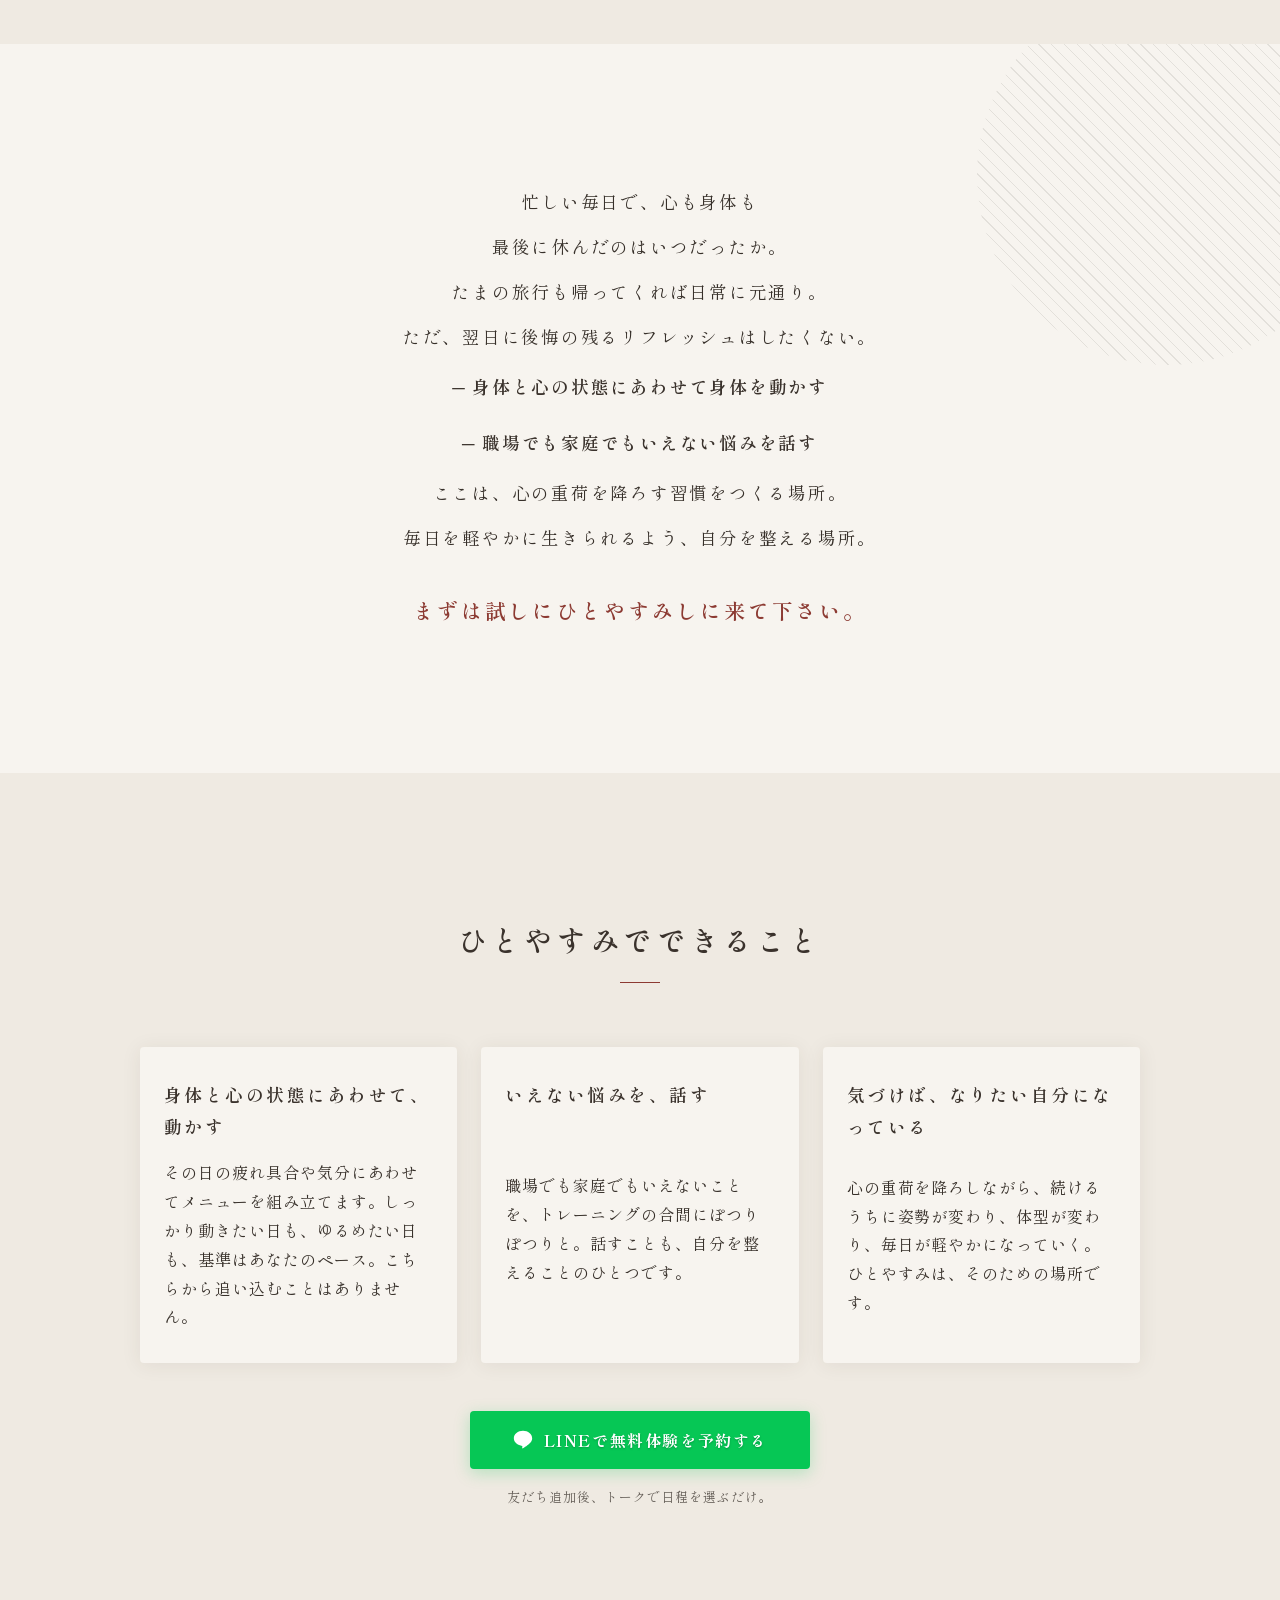
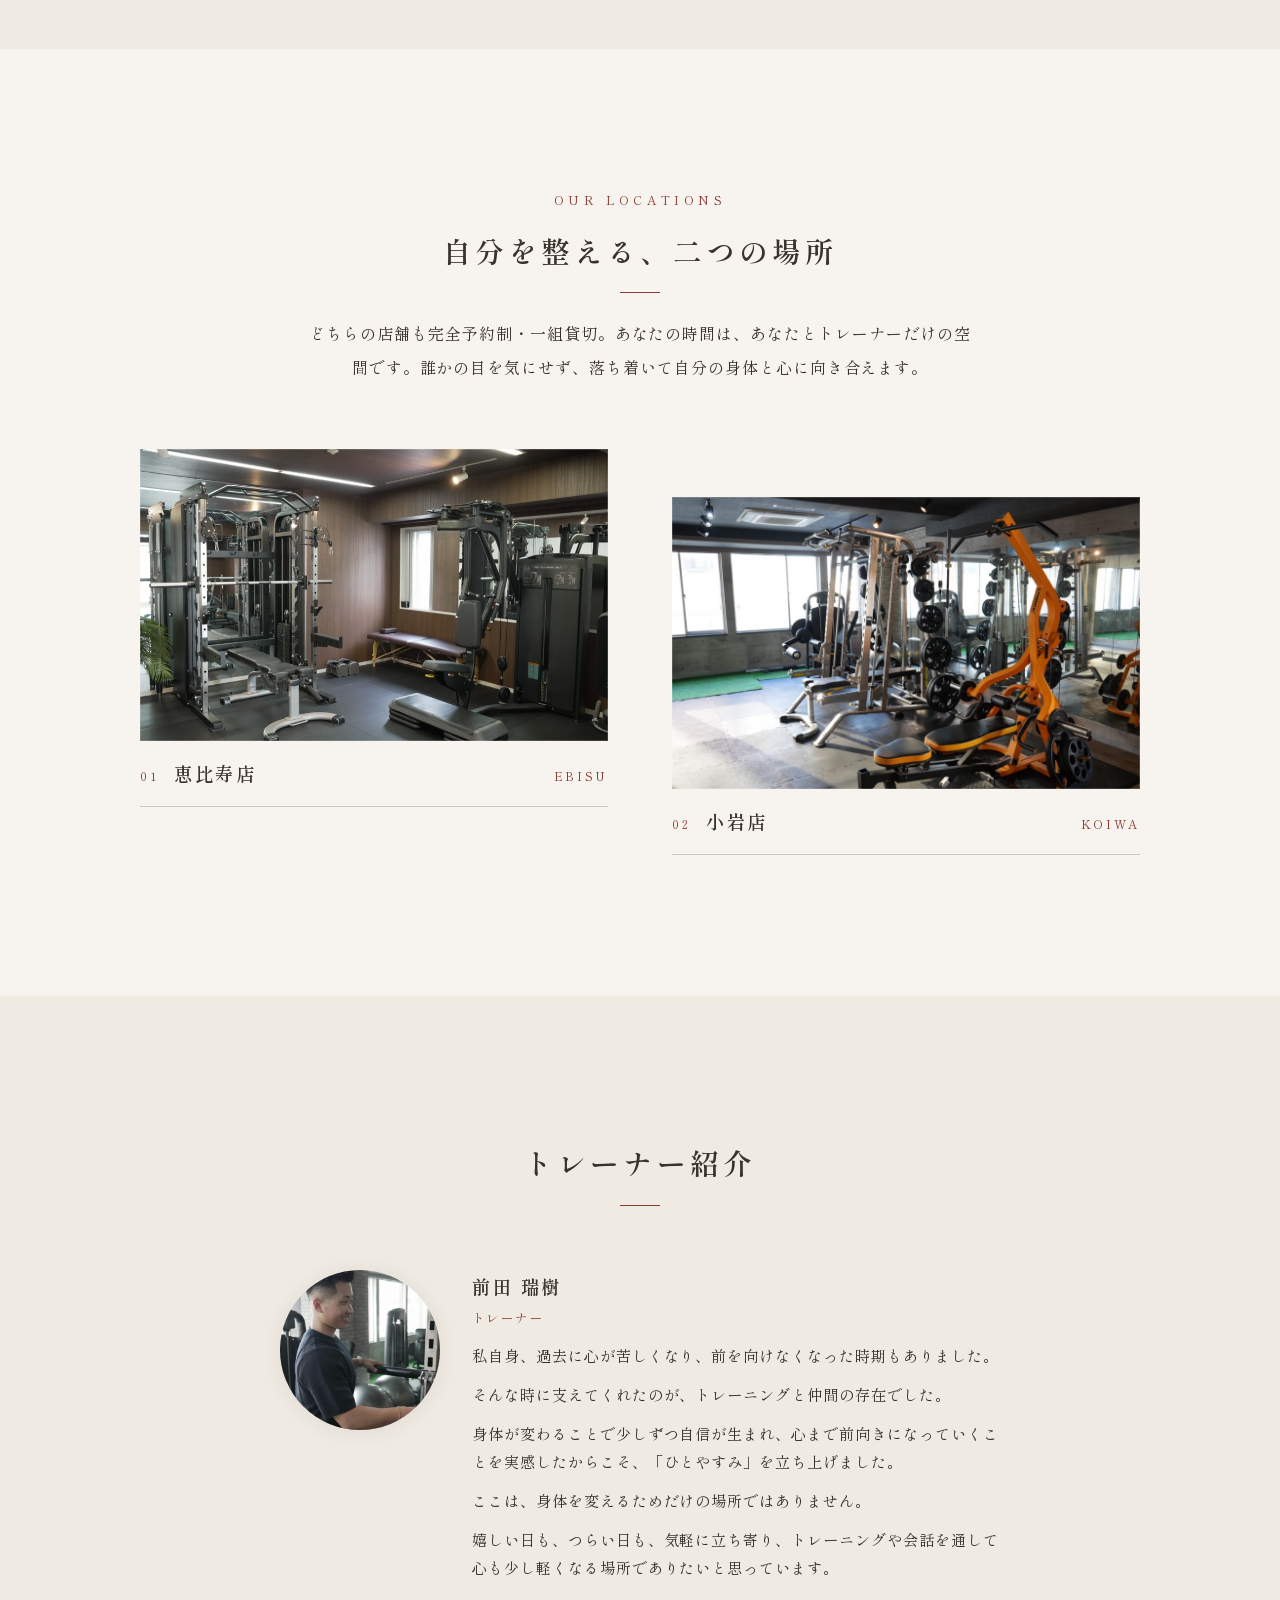
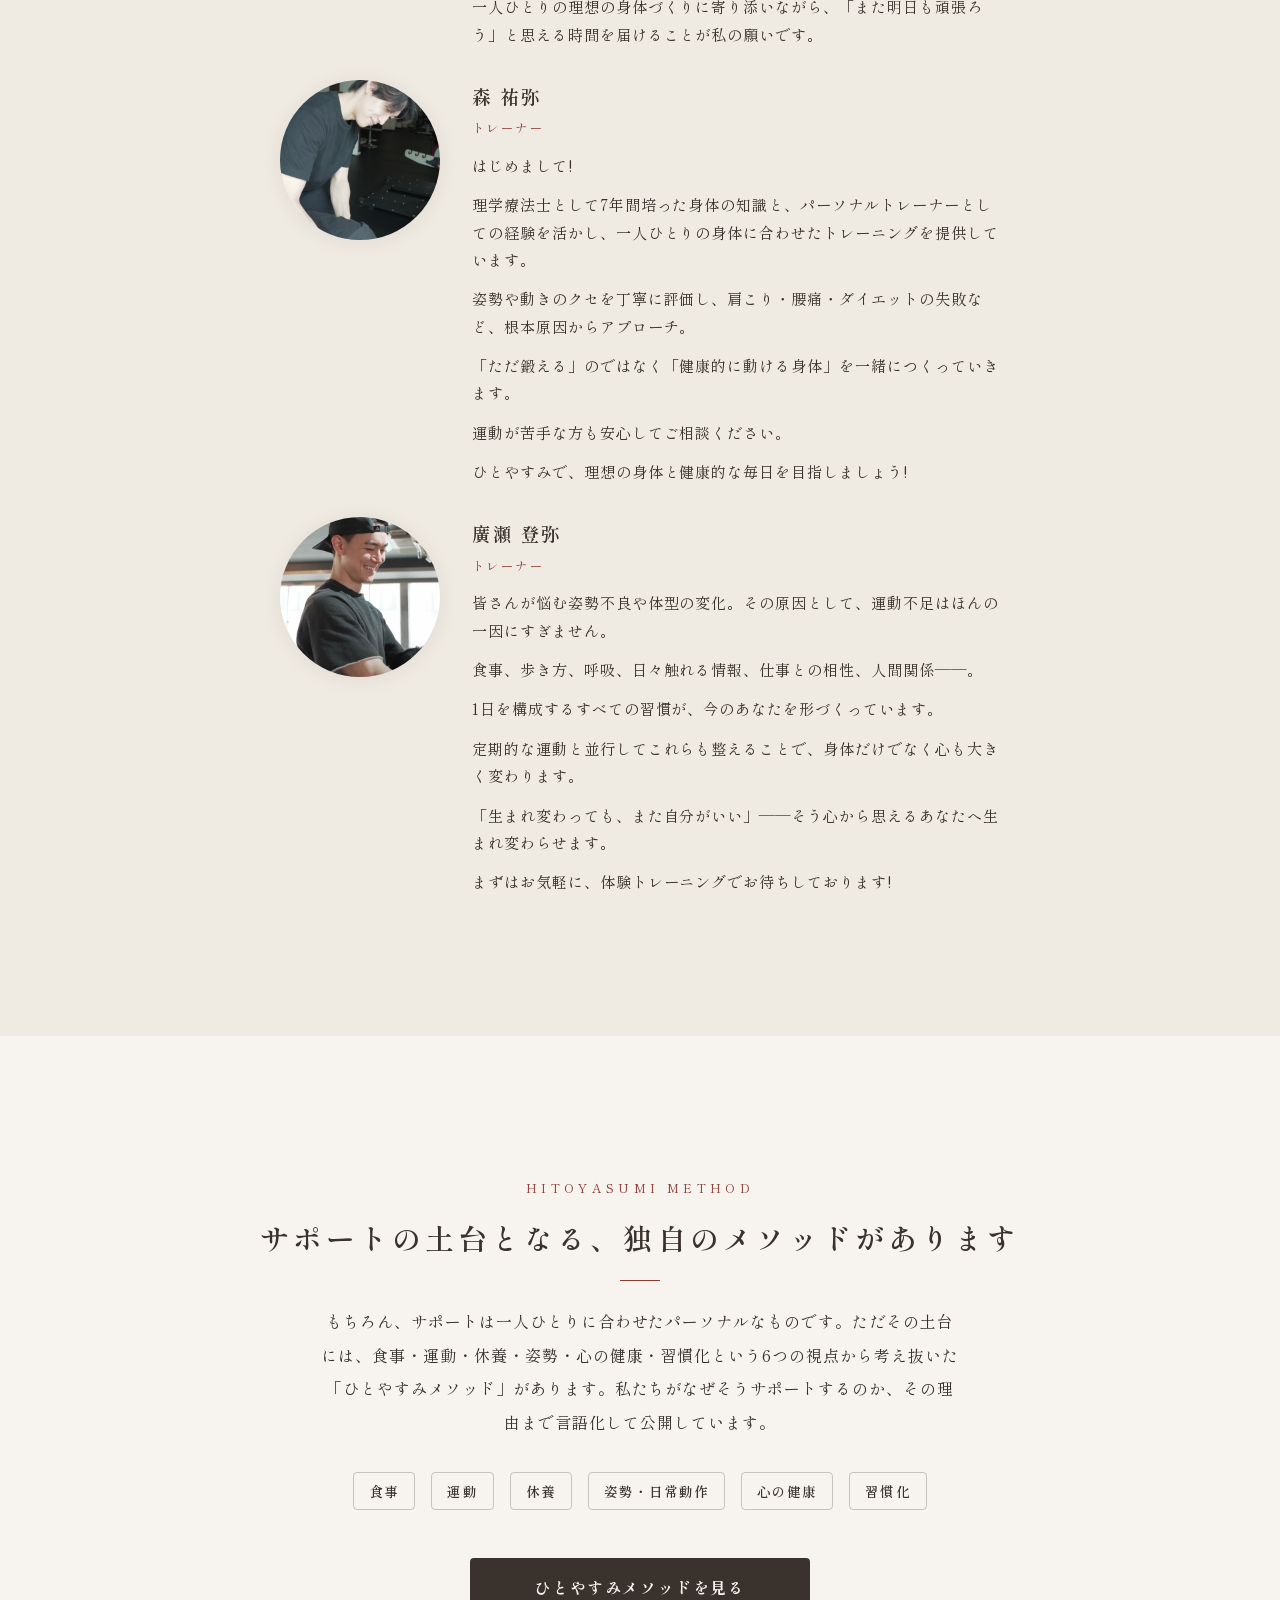
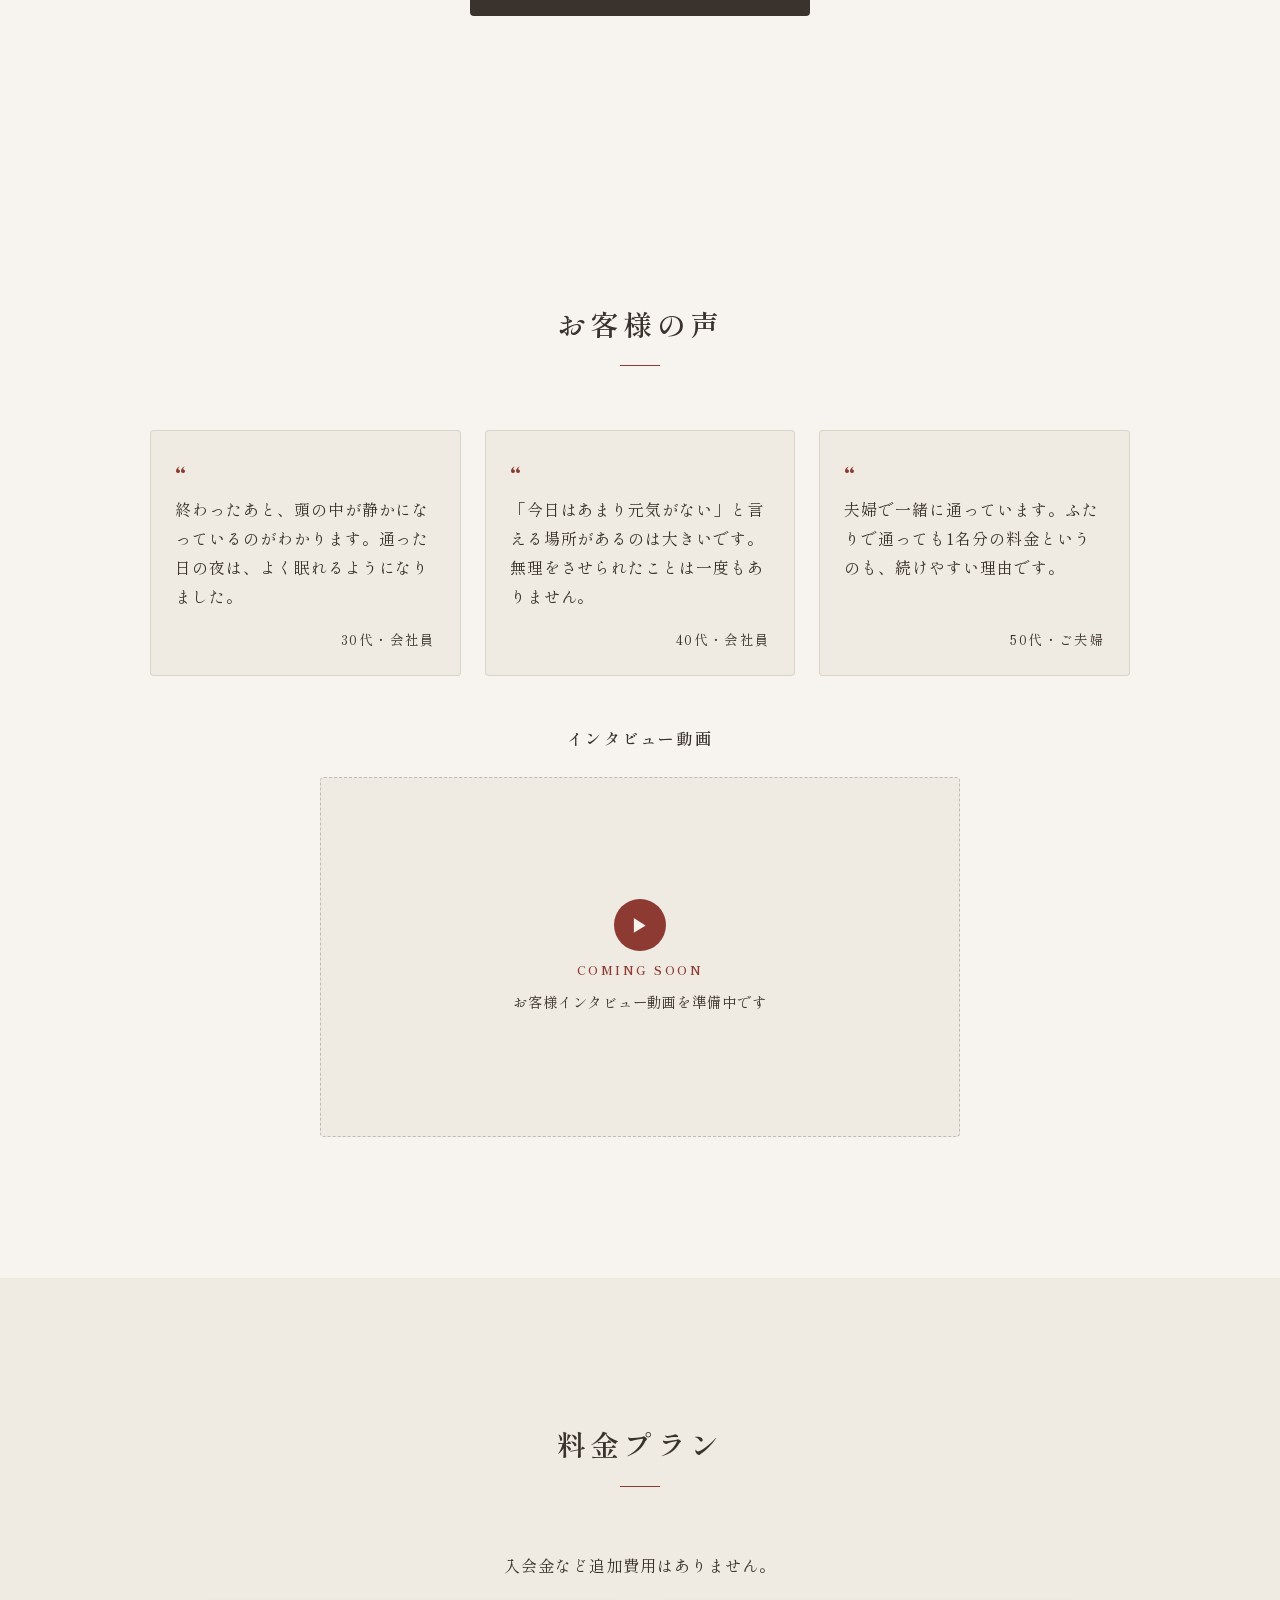
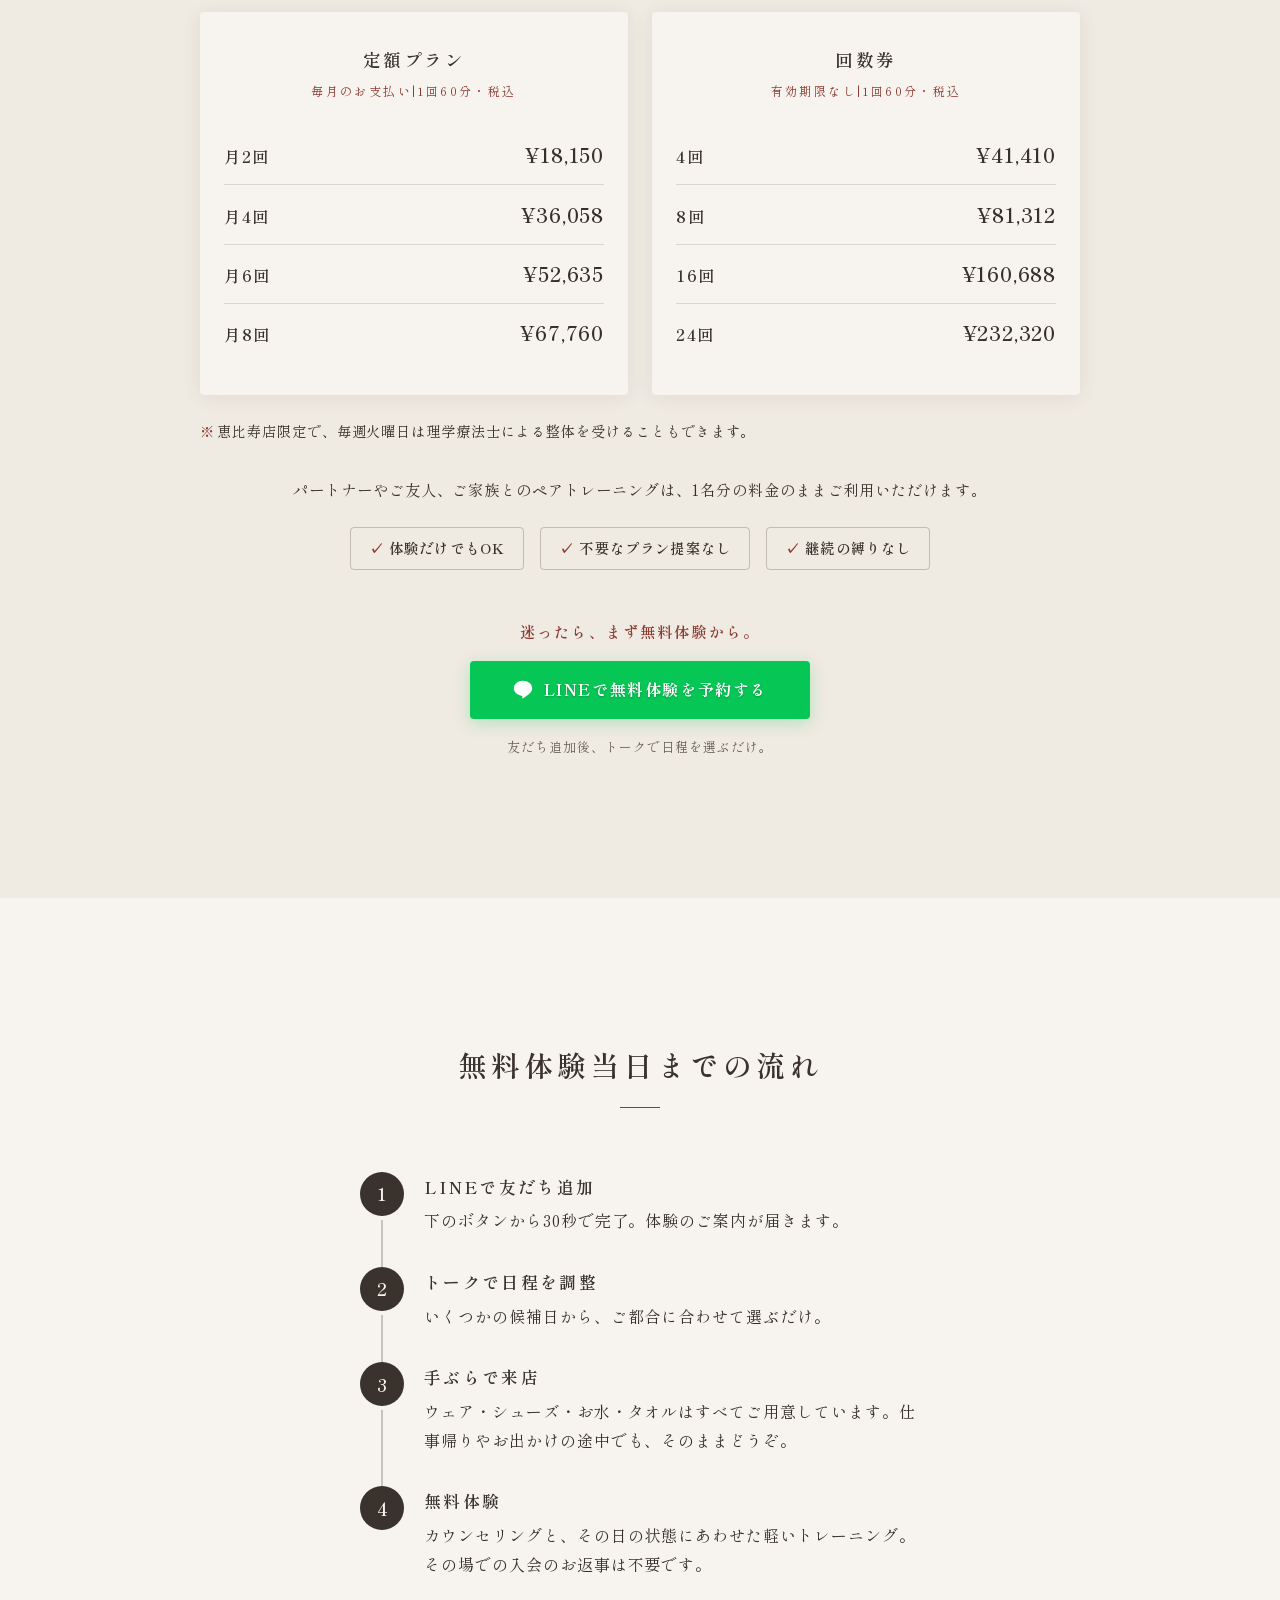
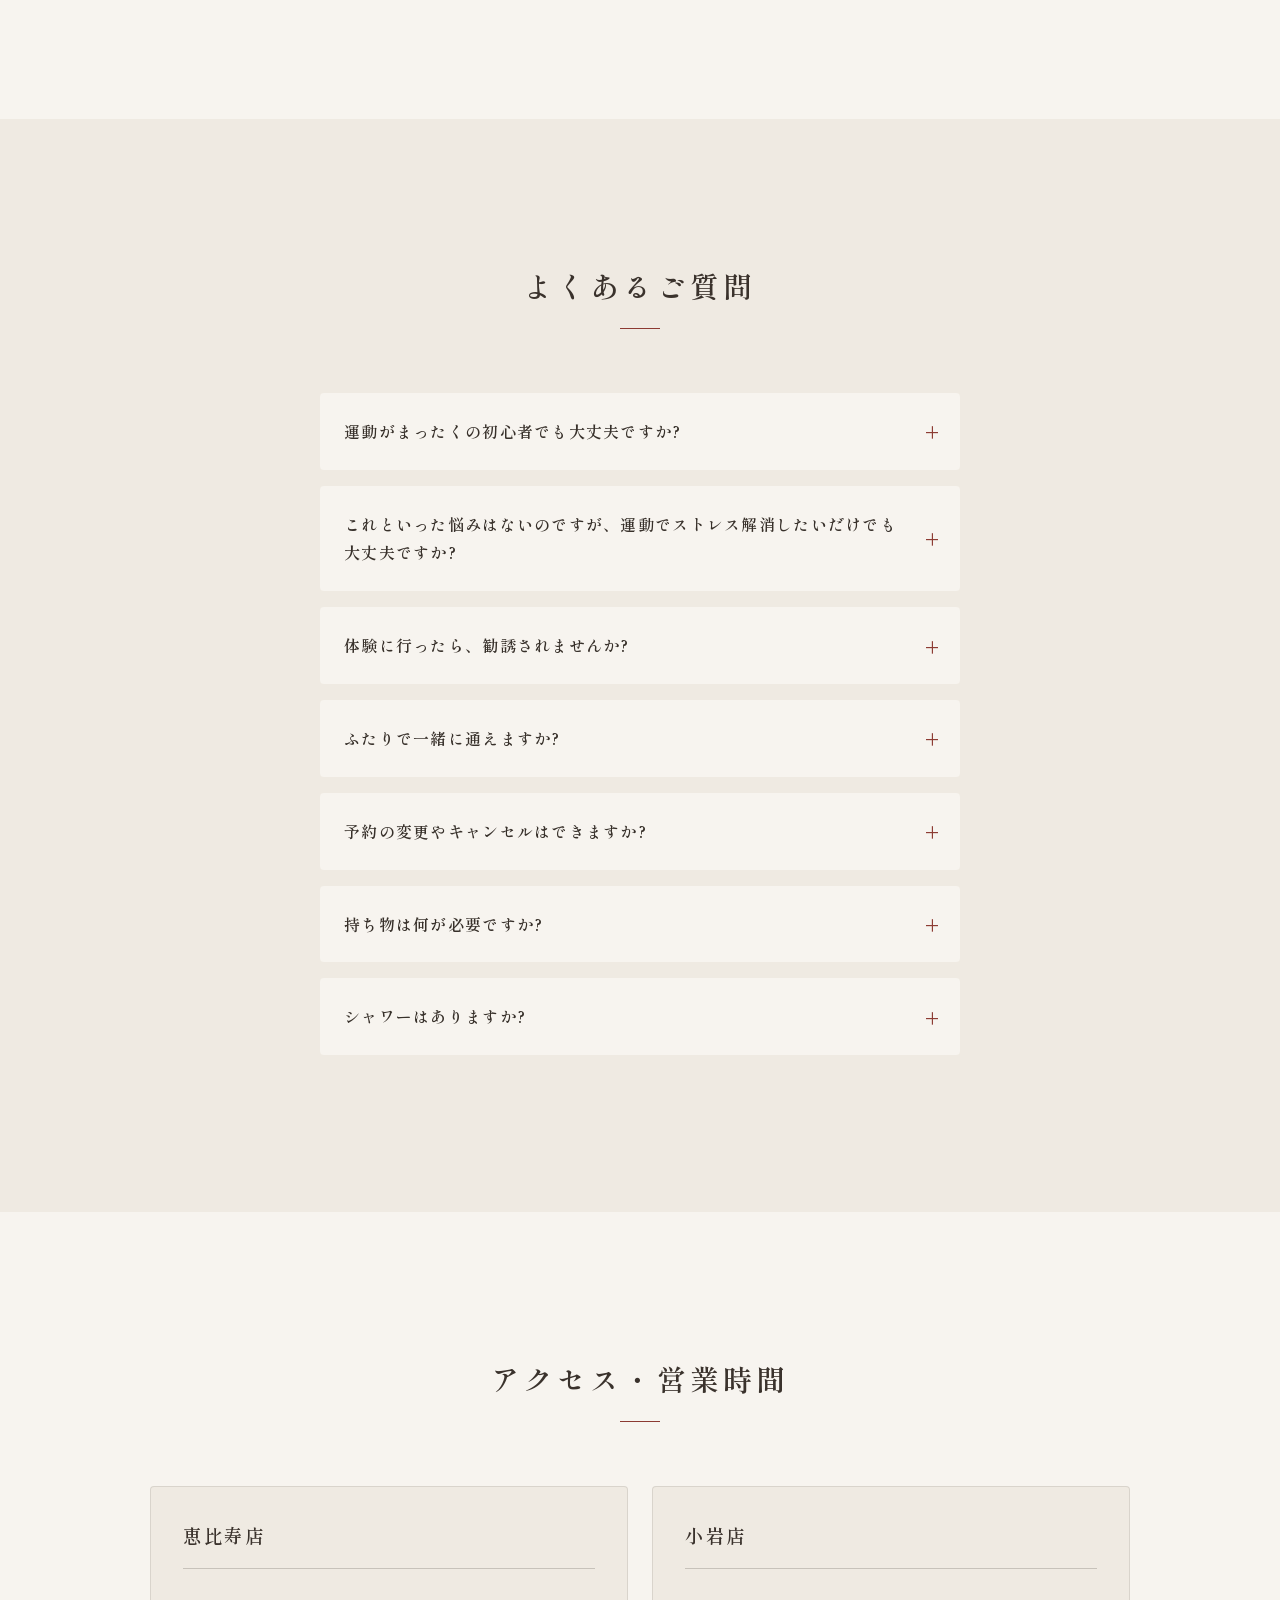
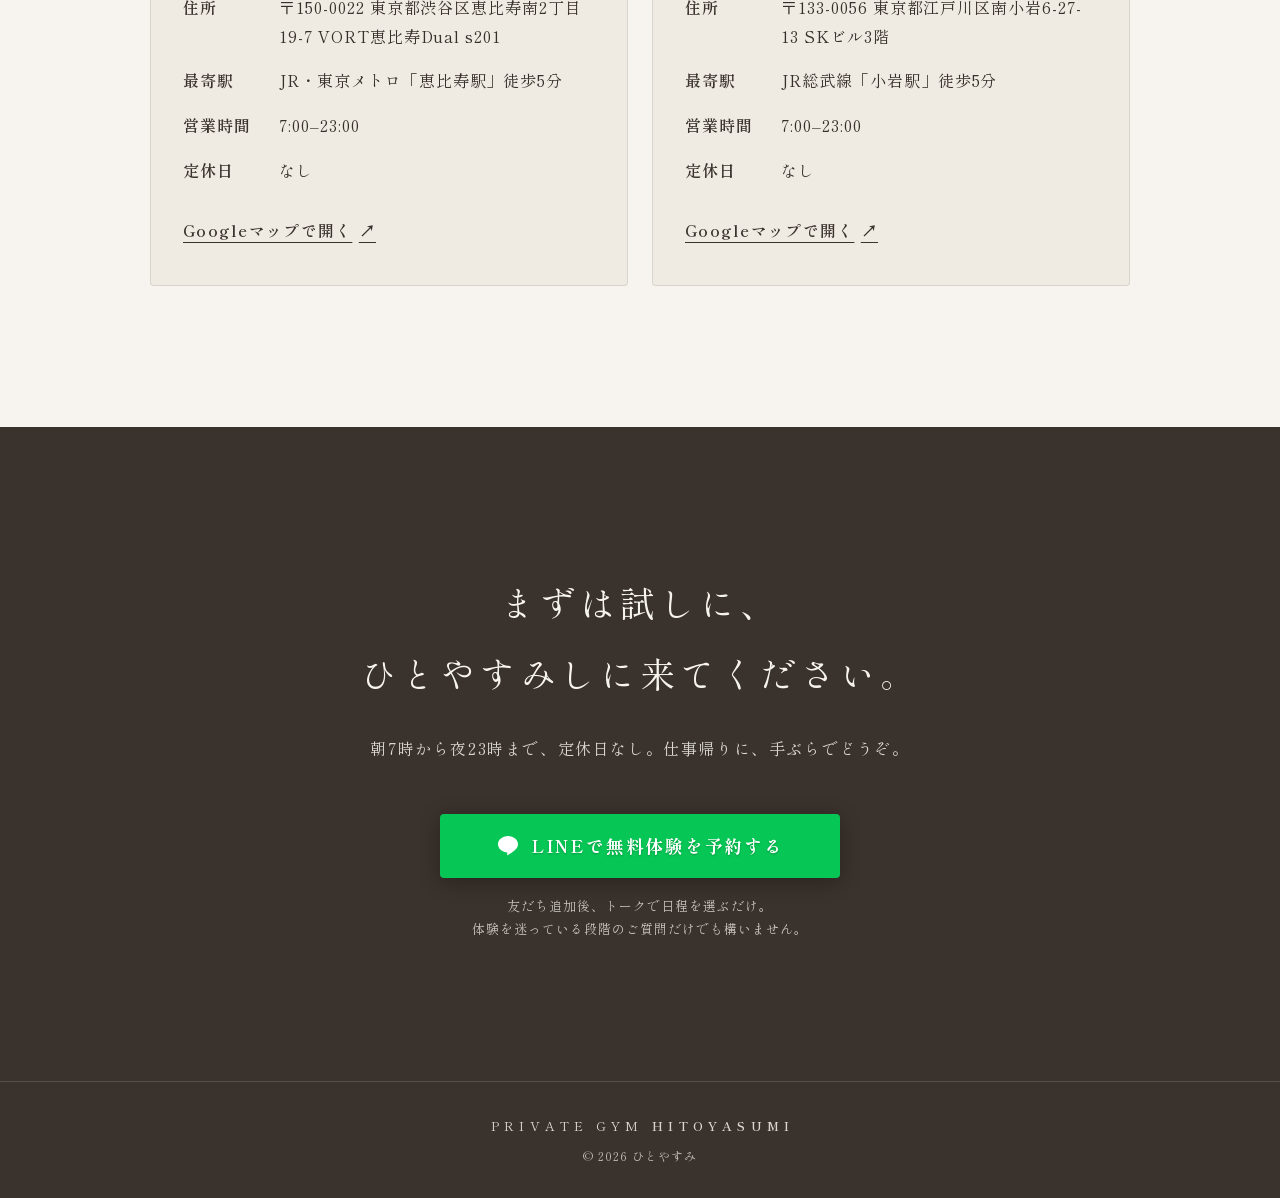
==== commit 338f2137: "店舗内装写真を実写真に差し替え、できることカードを画像なしに変更 - 恵比寿店・小岩店の内装写真を新しい実写真へ差し替え（4ファイル） - 新写真の比率に合わせてimg width/height属性と" ====
--- a/index.html
+++ b/index.html
@@ -21,7 +21,7 @@
   <meta property="og:url" content="https://hirosetoya-maker.github.io/hitoyasumi/">
   <meta property="og:image" content="https://hirosetoya-maker.github.io/hitoyasumi/assets/img/koiwa-gym.jpg"><!-- TODO: 専用OGP画像(1200x630)制作後に差し替え -->
   <meta property="og:image:width" content="1600">
-  <meta property="og:image:height" content="904">
+  <meta property="og:image:height" content="1067">
   <meta property="og:site_name" content="ひとやすみ">
   <meta property="og:locale" content="ja_JP">
   <meta name="twitter:card" content="summary_large_image">
@@ -116,12 +116,12 @@
     <section class="hero" id="hero">
       <img class="hero__bg" src="assets/img/koiwa-gym.jpg"
            srcset="assets/img/koiwa-gym-960.jpg 960w, assets/img/koiwa-gym.jpg 1600w"
-           sizes="100vw" alt="" width="1600" height="904" fetchpriority="high">
+           sizes="100vw" alt="" width="1600" height="1067" fetchpriority="high">
       <!-- 2枚目はLCPと帯域を奪い合わないよう、ロード完了後にJSがsrcを注入してから重ねる -->
       <img class="hero__bg hero__bg--alt" src="[data-uri]"
            data-src="assets/img/ebisu-gym.jpg"
            data-srcset="assets/img/ebisu-gym-960.jpg 960w, assets/img/ebisu-gym.jpg 1600w"
-           sizes="100vw" alt="" width="1600" height="1193" aria-hidden="true">
+           sizes="100vw" alt="" width="1600" height="900" aria-hidden="true">
       <div class="hero__veil" aria-hidden="true"></div>
       <div class="container hero__inner">
         <p class="hero__brand">PRIVATE GYM <span>HITOYASUMI</span></p>
@@ -172,37 +172,18 @@
       <div class="container">
         <h2 class="section__title">ひとやすみでできること</h2>
         <div class="features__grid">
-          <article class="card">
-            <div class="card__visual">
-              <img class="card__img" src="assets/img/training-scene.jpg"
-                   srcset="assets/img/training-scene-960.jpg 960w, assets/img/training-scene.jpg 1200w"
-                   sizes="(min-width: 768px) 50vw, 100vw"
-                   alt="トレーナーが姿勢を確認しながら行うトレーニングのイメージ" width="1200" height="900" loading="lazy">
-              <span class="card__image-note">イメージ</span>
-            </div>
+          <article class="card card--text">
+            <!-- TODO: 写真が用意できたら、ここに .card__visual（img＋イメージ注記）を戻す -->
             <h3 class="card__title">身体と心の状態にあわせて、動かす</h3>
             <p class="card__text">その日の疲れ具合や気分にあわせてメニューを組み立てます。しっかり動きたい日も、ゆるめたい日も、基準はあなたのペース。こちらから追い込むことはありません。</p>
           </article>
-          <article class="card">
-            <div class="card__visual">
-              <img class="card__img" src="assets/img/talk-scene.jpg"
-                   srcset="assets/img/talk-scene-960.jpg 960w, assets/img/talk-scene.jpg 1200w"
-                   sizes="(min-width: 768px) 50vw, 100vw"
-                   alt="トレーニングの合間に落ち着いて対話するイメージ" width="1200" height="900" loading="lazy">
-              <span class="card__image-note">イメージ</span>
-            </div>
+          <article class="card card--text">
+            <!-- TODO: 写真が用意できたら、ここに .card__visual（img＋イメージ注記）を戻す -->
             <h3 class="card__title">いえない悩みを、話す</h3>
             <p class="card__text">職場でも家庭でもいえないことを、トレーニングの合間にぽつりぽつりと。話すことも、自分を整えることのひとつです。</p>
           </article>
-          <article class="card">
-            <div class="card__visual">
-              <!-- TODO: 「結果」を表すシーン写真が用意できたら差し替え -->
-              <img class="card__img" src="assets/img/ebisu-gym.jpg"
-                   srcset="assets/img/ebisu-gym-960.jpg 960w, assets/img/ebisu-gym.jpg 1600w"
-                   sizes="(min-width: 768px) 33vw, 100vw"
-                   alt="整えられた店内で軽やかに過ごすイメージ" width="1600" height="1193" loading="lazy">
-              <span class="card__image-note">イメージ</span>
-            </div>
+          <article class="card card--text">
+            <!-- TODO: 写真が用意できたら、ここに .card__visual（img＋イメージ注記）を戻す -->
             <h3 class="card__title">気づけば、なりたい自分になっている</h3>
             <p class="card__text">心の重荷を降ろしながら、続けるうちに姿勢が変わり、体型が変わり、毎日が軽やかになっていく。ひとやすみは、そのための場所です。</p>
           </article>
@@ -229,7 +210,7 @@
               <img class="location__img" src="assets/img/ebisu-gym.jpg"
                    srcset="assets/img/ebisu-gym-960.jpg 960w, assets/img/ebisu-gym.jpg 1600w"
                    sizes="(min-width: 768px) 50vw, 100vw"
-                   alt="木目と黒を基調にしたひとやすみ恵比寿店の店内" width="1600" height="1193" loading="lazy">
+                   alt="木目と黒を基調にしたひとやすみ恵比寿店の店内" width="1600" height="900" loading="lazy">
             </div>
             <figcaption class="location__caption">
               <span class="location__number">01</span>
@@ -242,7 +223,7 @@
               <img class="location__img" src="assets/img/koiwa-gym.jpg"
                    srcset="assets/img/koiwa-gym-960.jpg 960w, assets/img/koiwa-gym.jpg 1600w"
                    sizes="(min-width: 768px) 50vw, 100vw"
-                   alt="大きな窓と充実した設備を備えたひとやすみ小岩店の店内" width="1600" height="904" loading="lazy">
+                   alt="大きな窓と充実した設備を備えたひとやすみ小岩店の店内" width="1600" height="1067" loading="lazy">
             </div>
             <figcaption class="location__caption">
               <span class="location__number">02</span>
--- a/css/style.css
+++ b/css/style.css
@@ -531,6 +531,8 @@
   padding: var(--space-2) var(--space-3) var(--space-4);
   line-height: var(--leading-ui);
 }
+/* 写真なし（テキストのみ）カード: 上に余白を足して窮屈さをなくす */
+.card--text .card__title { padding-top: var(--space-4); }
 
 /* ==========================================================
    5. 店舗紹介
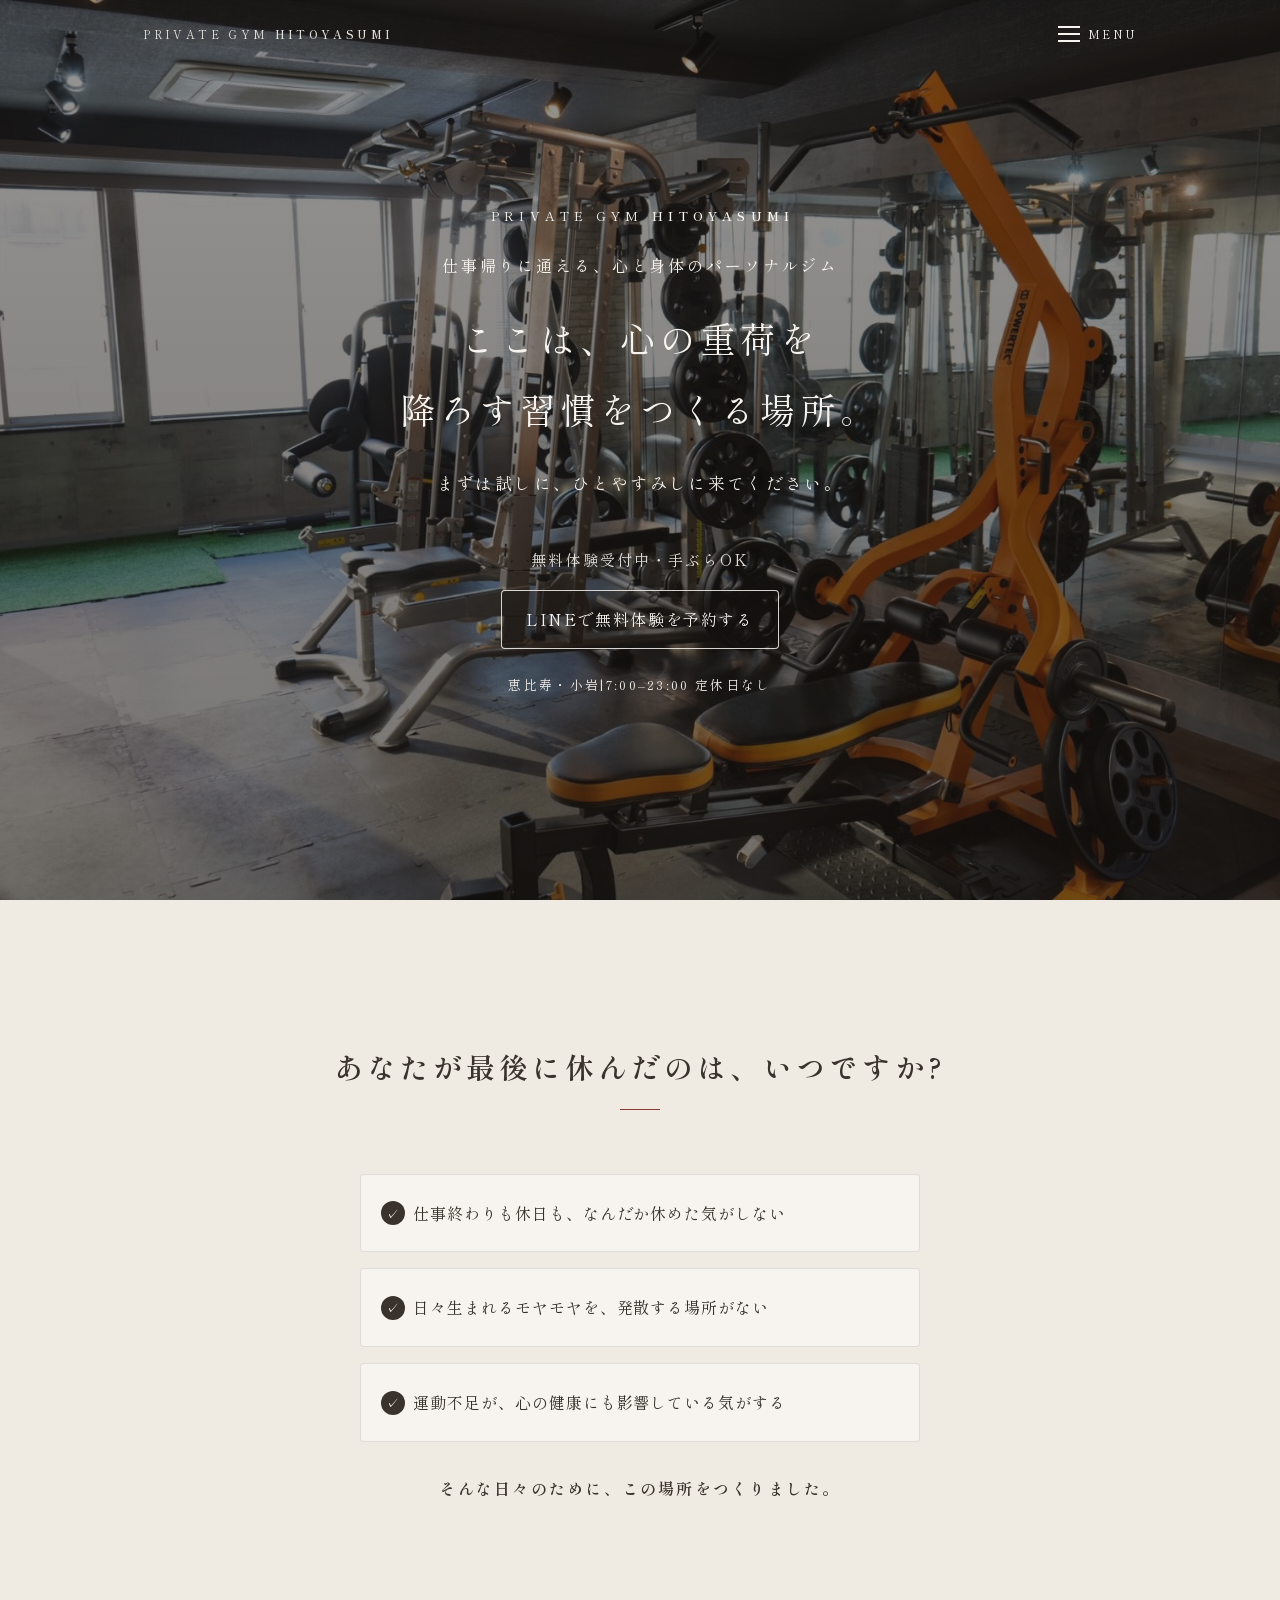
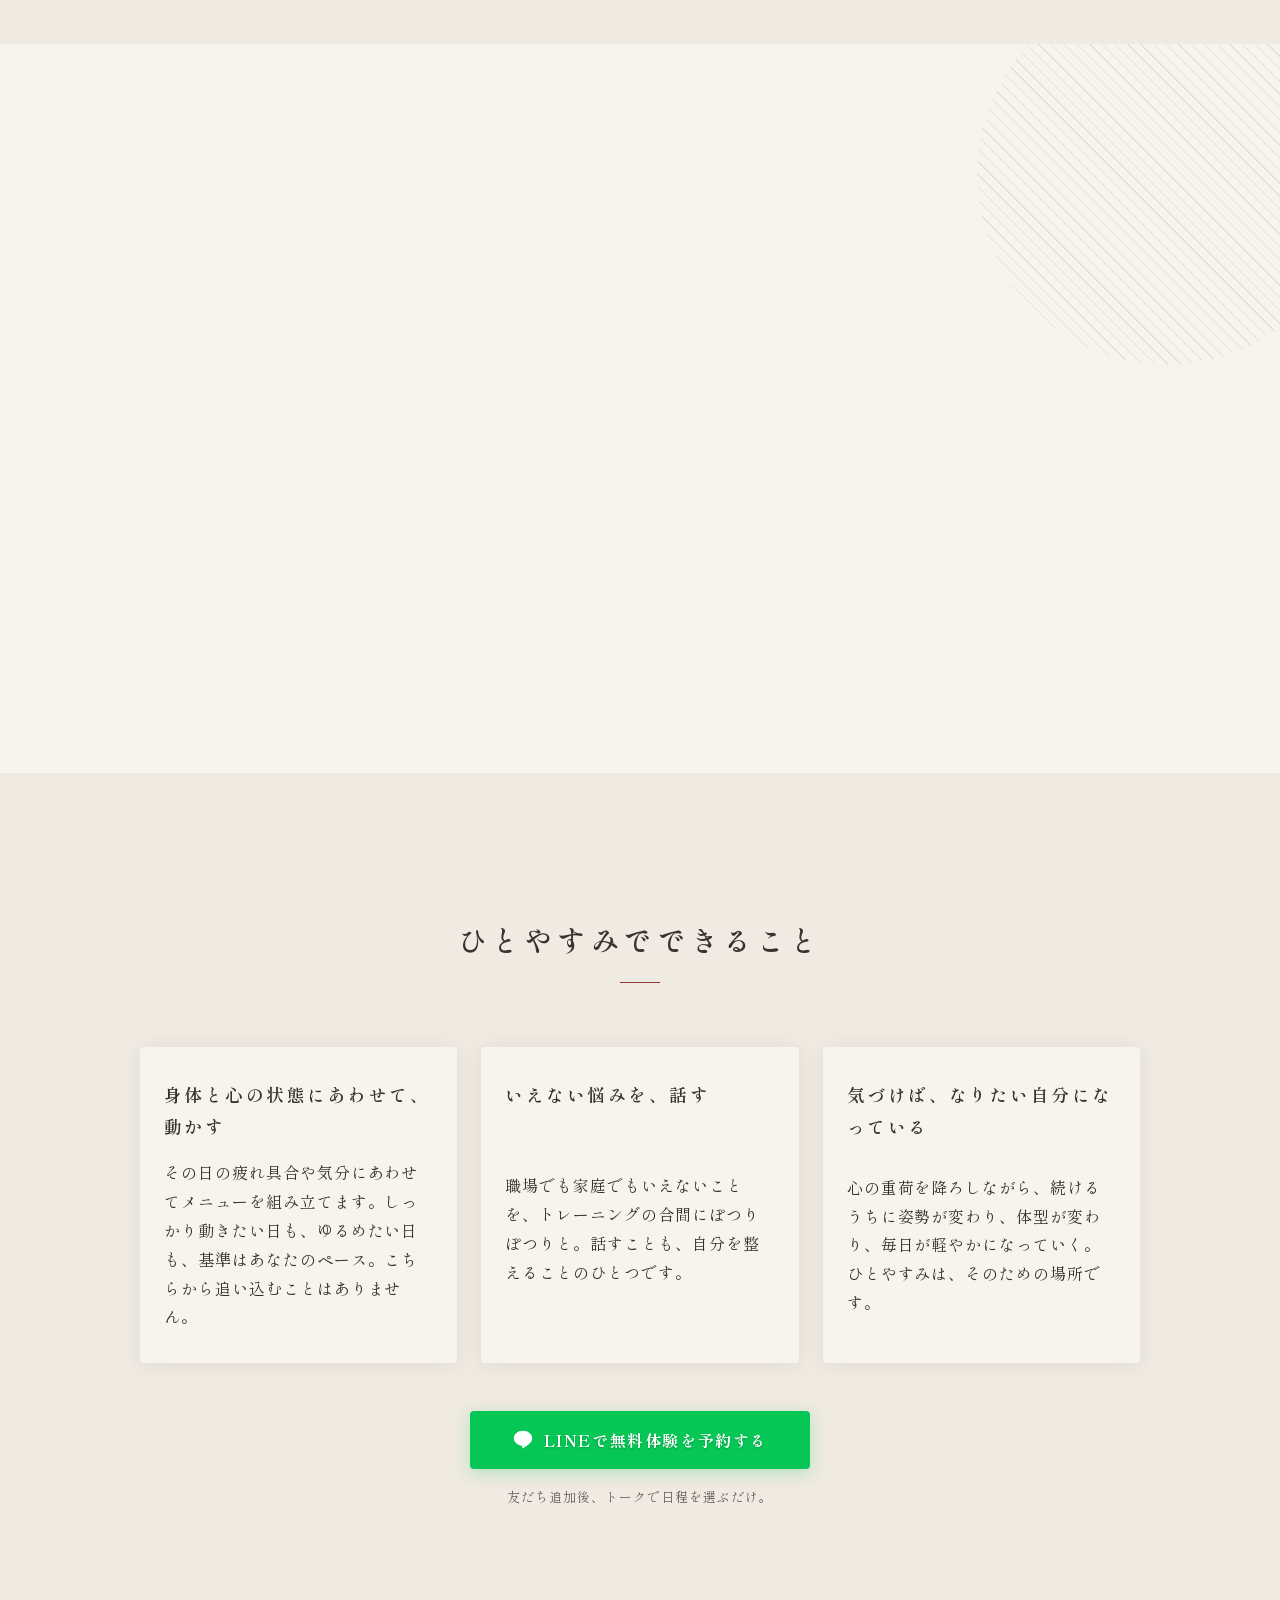
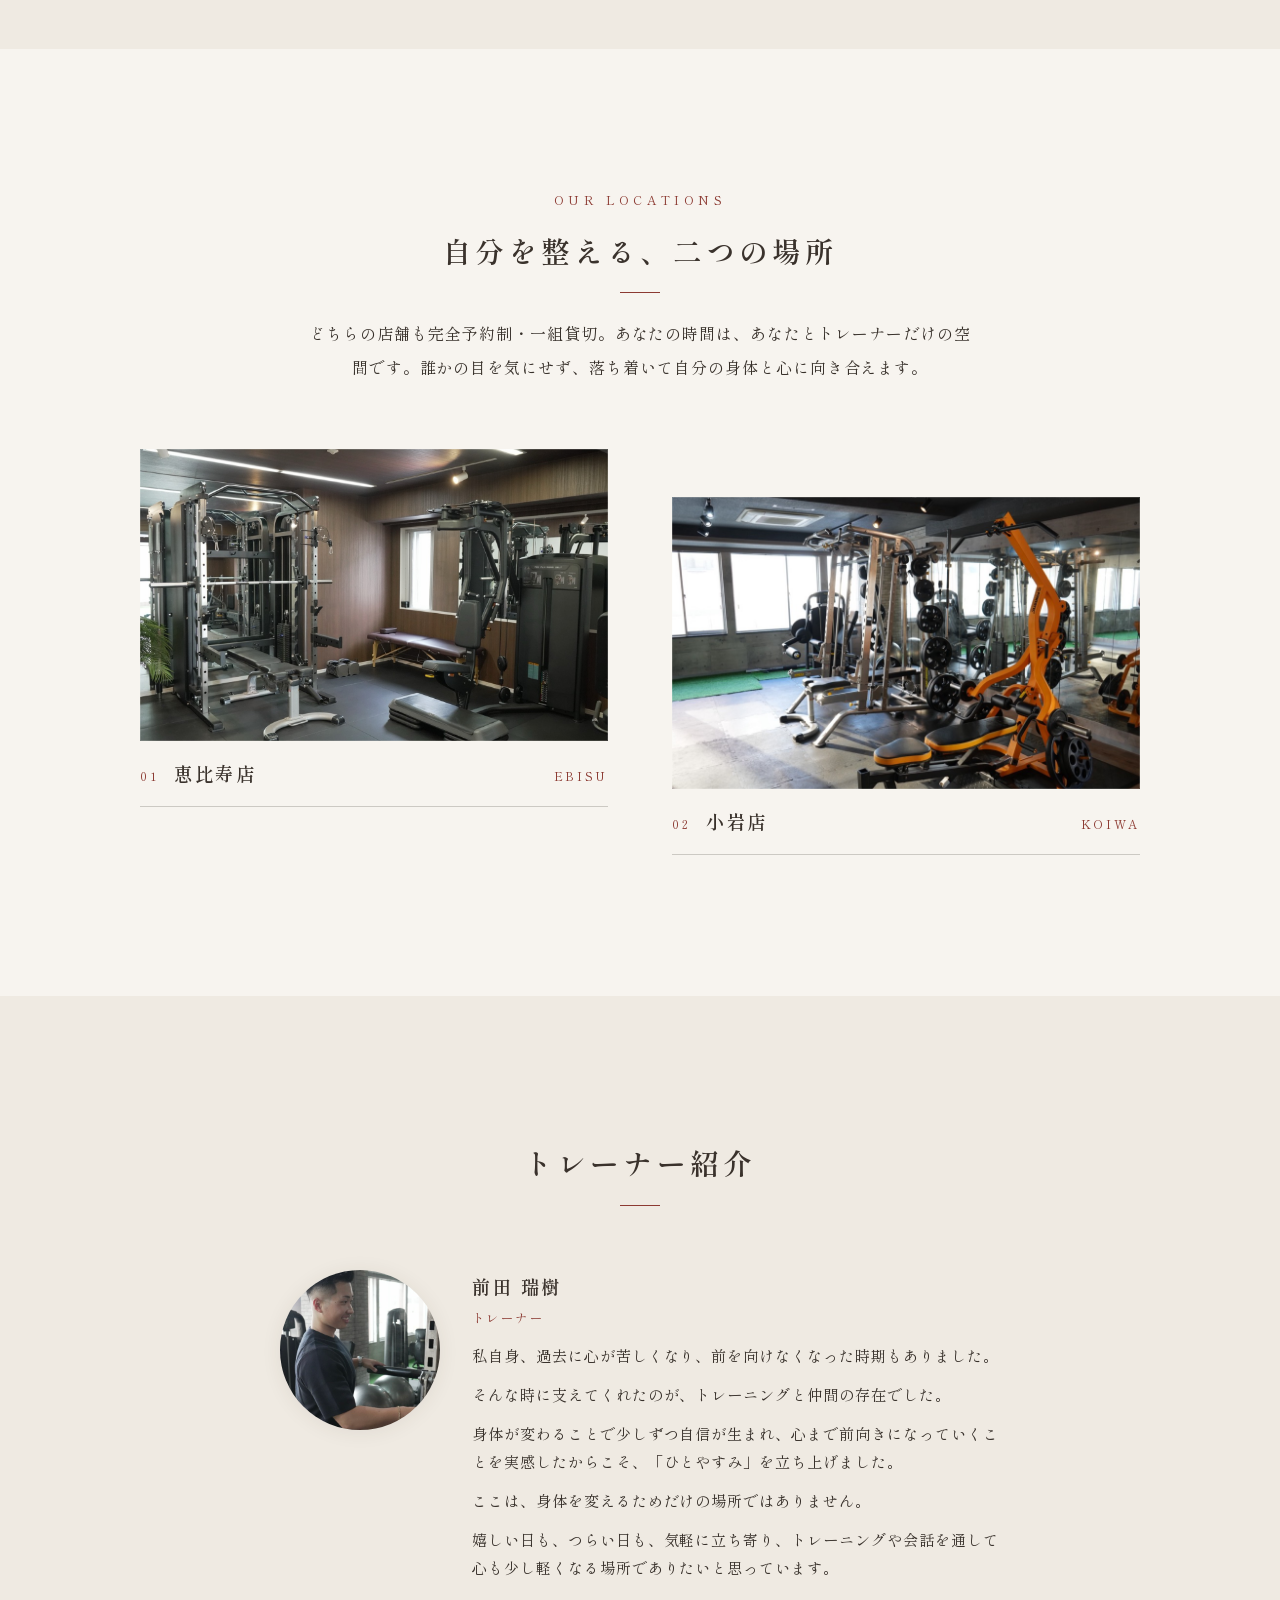
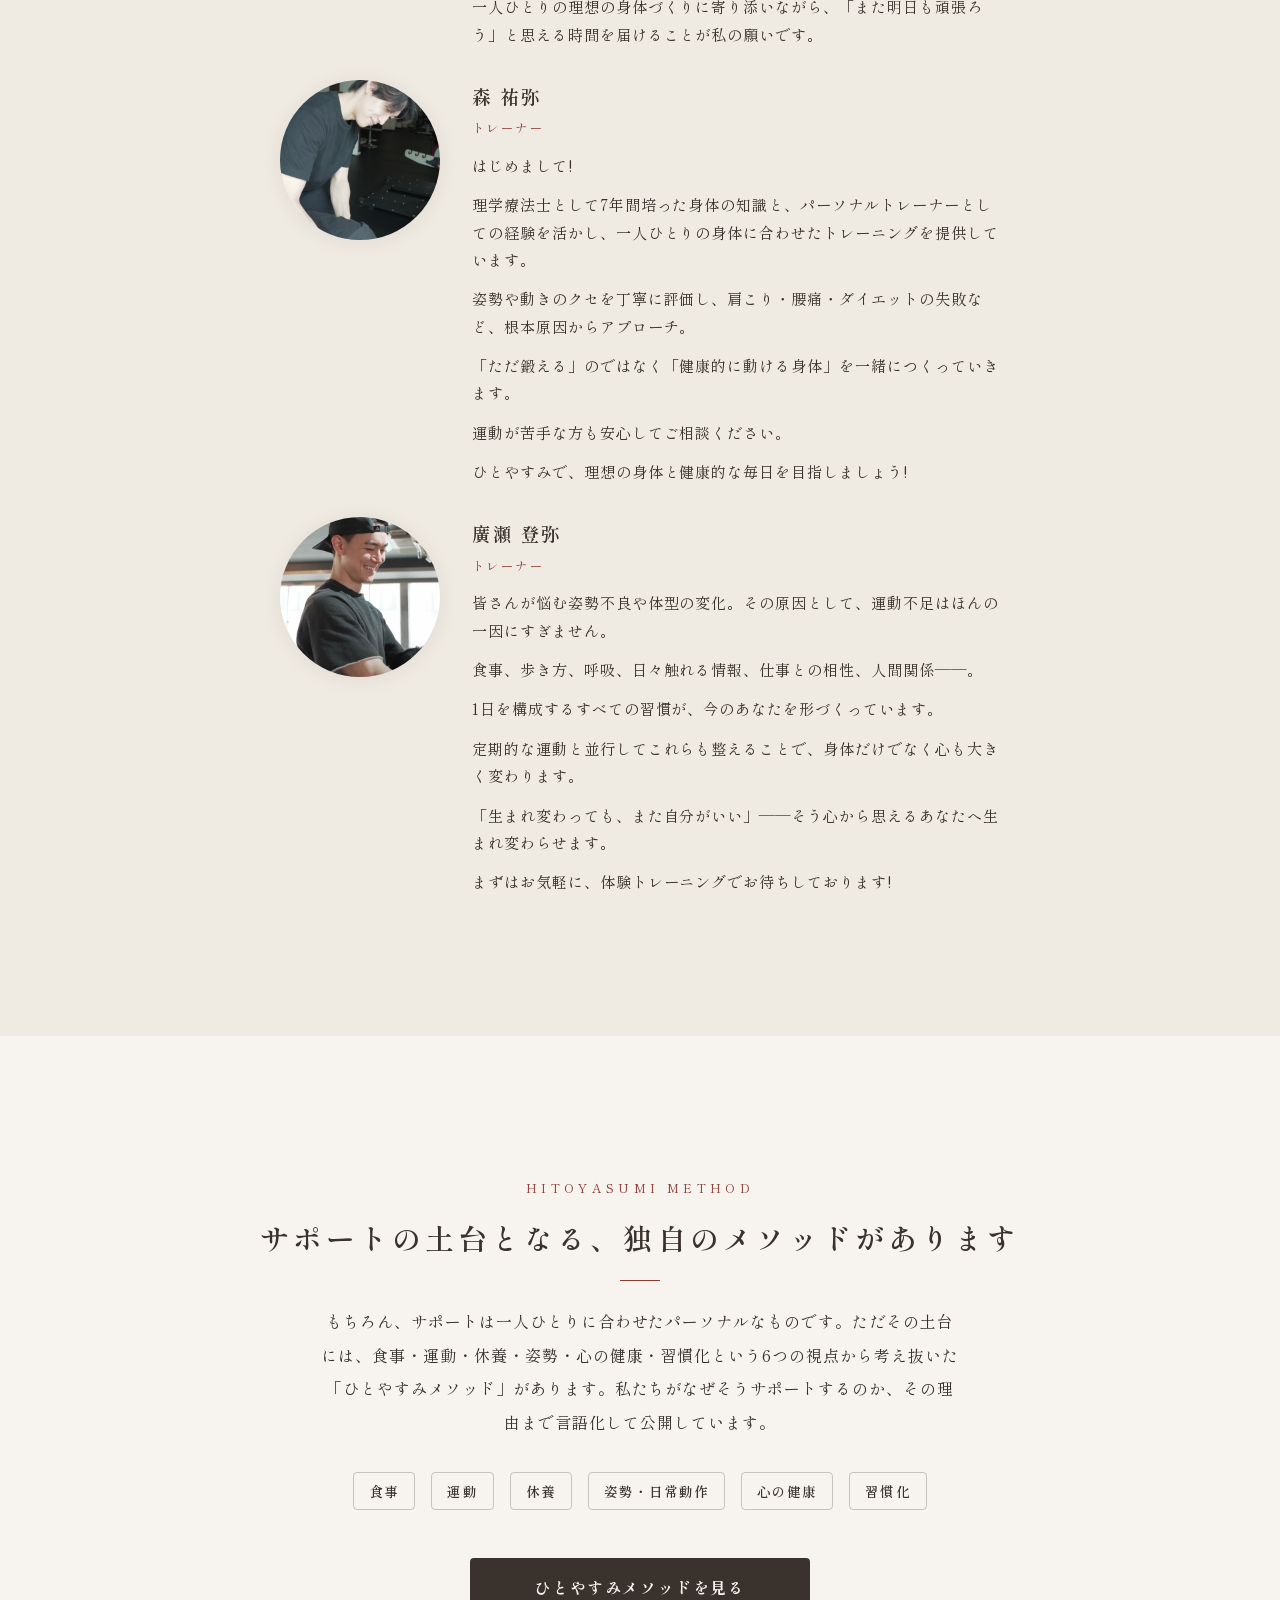
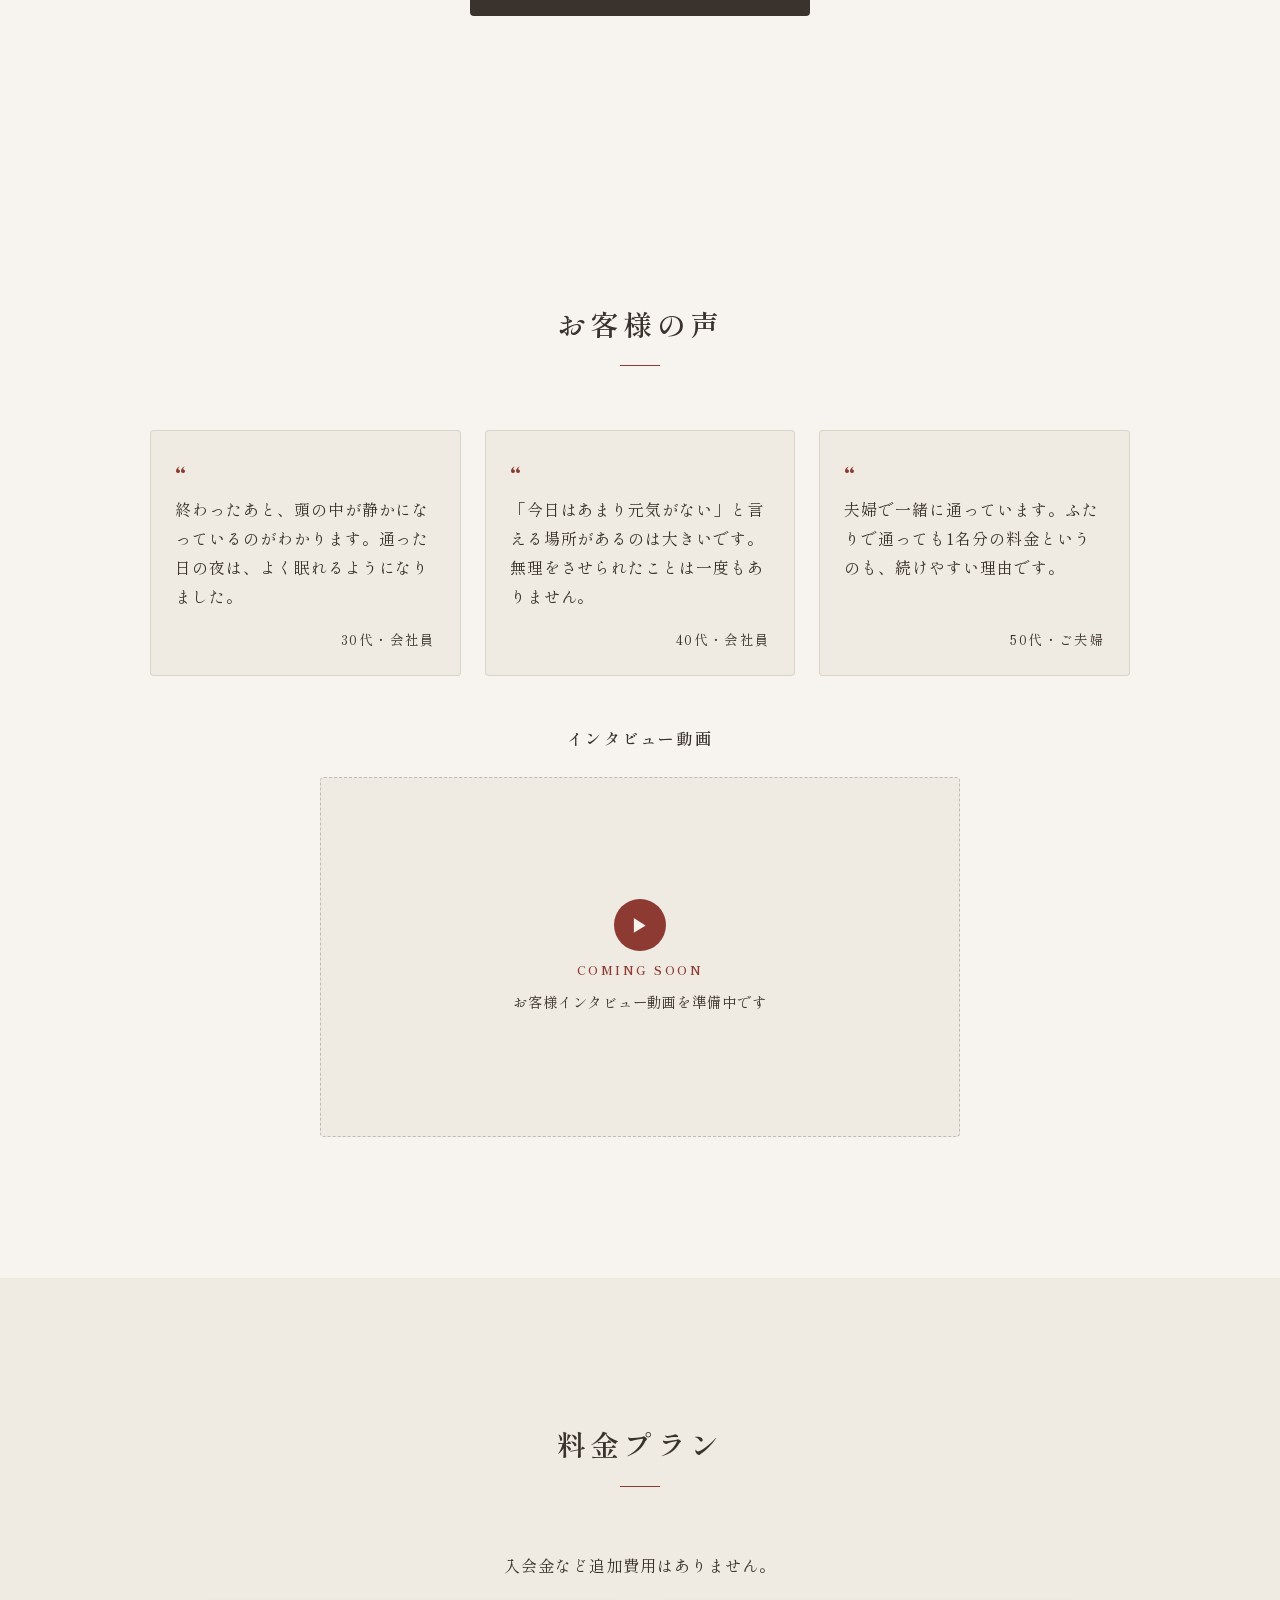
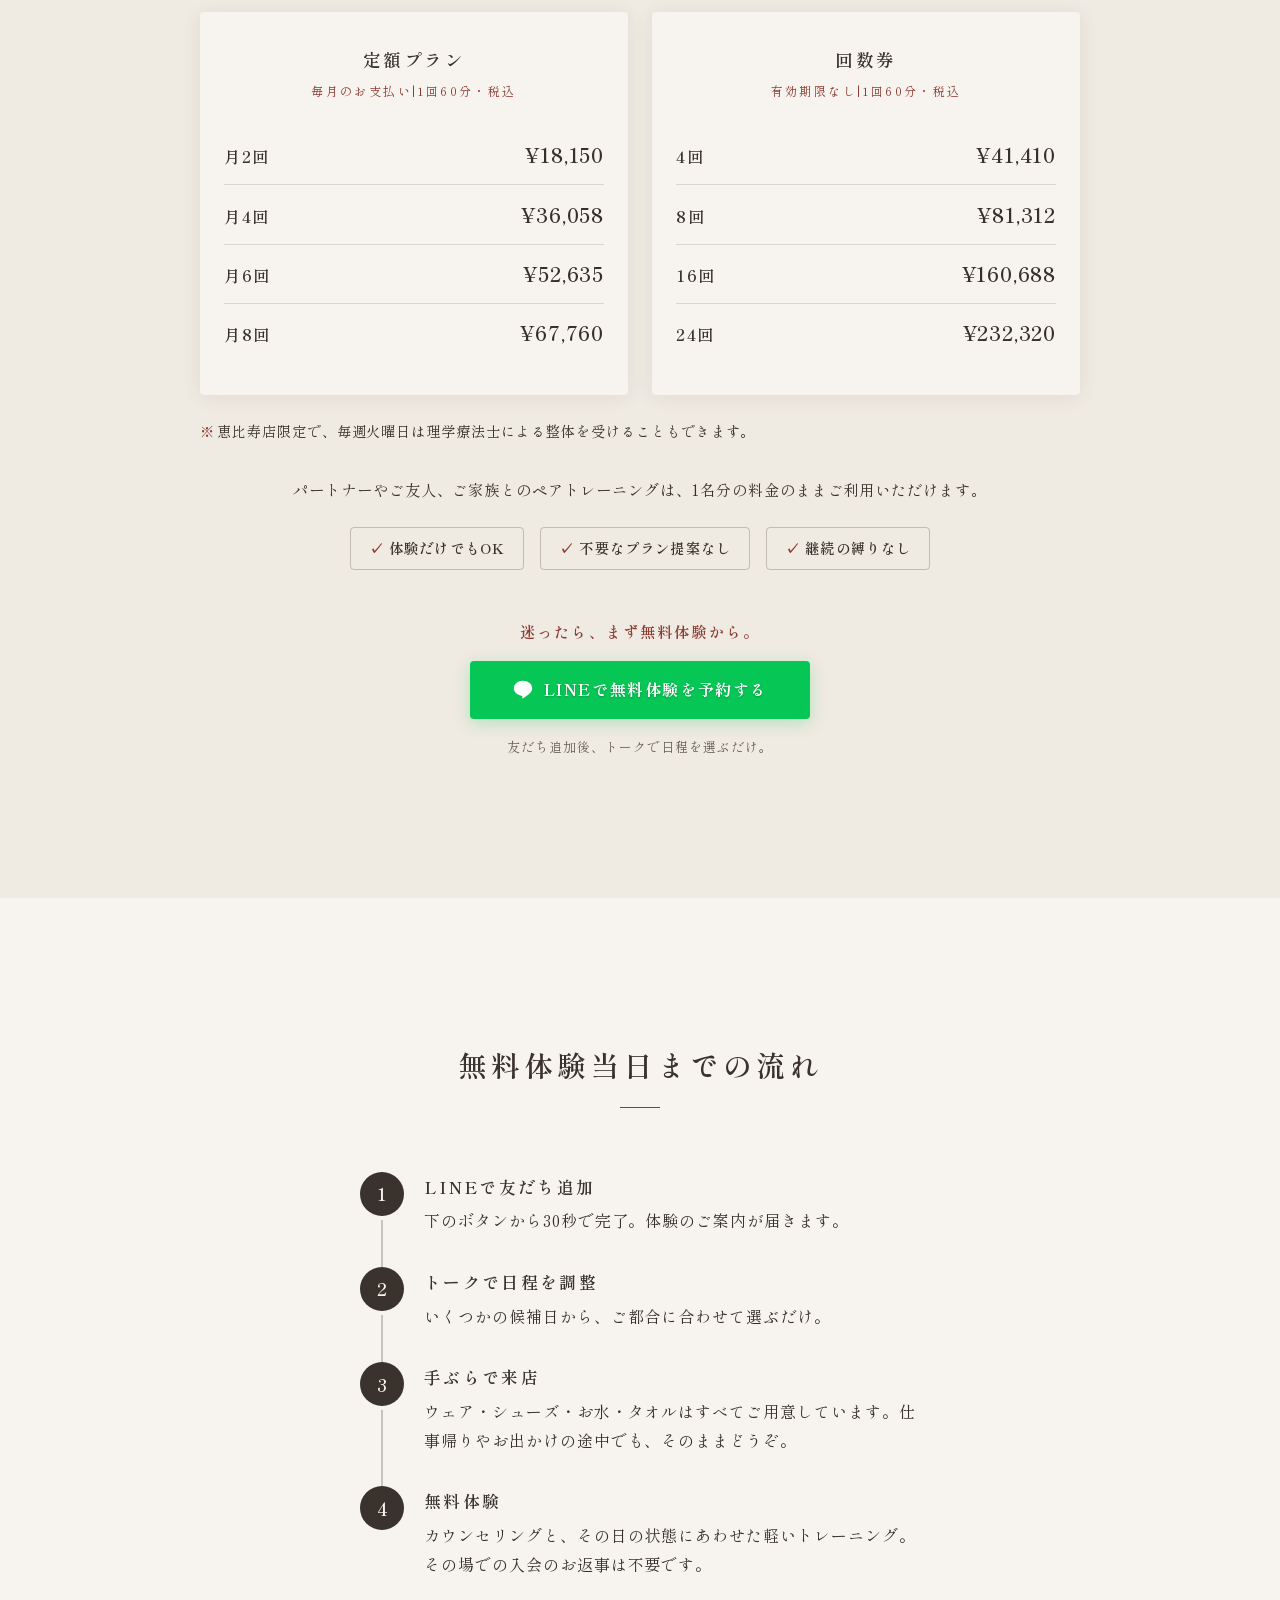
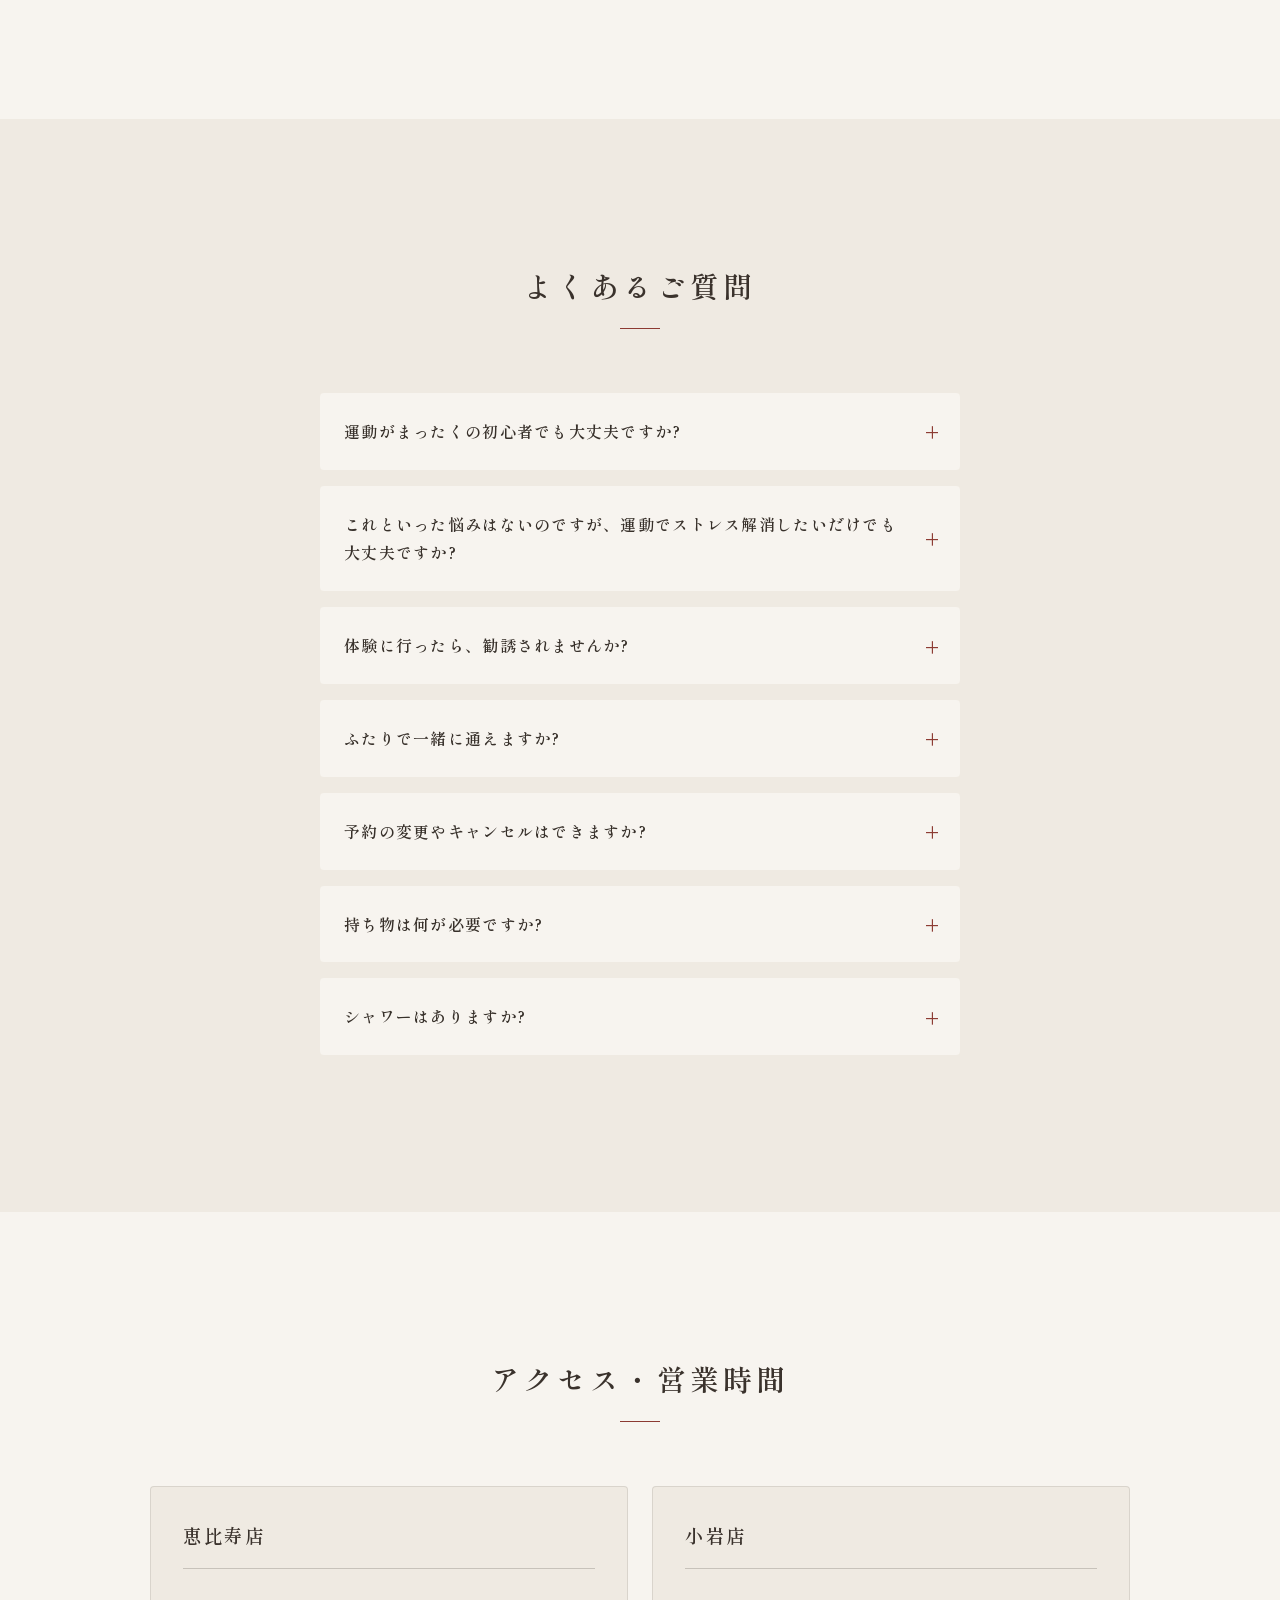
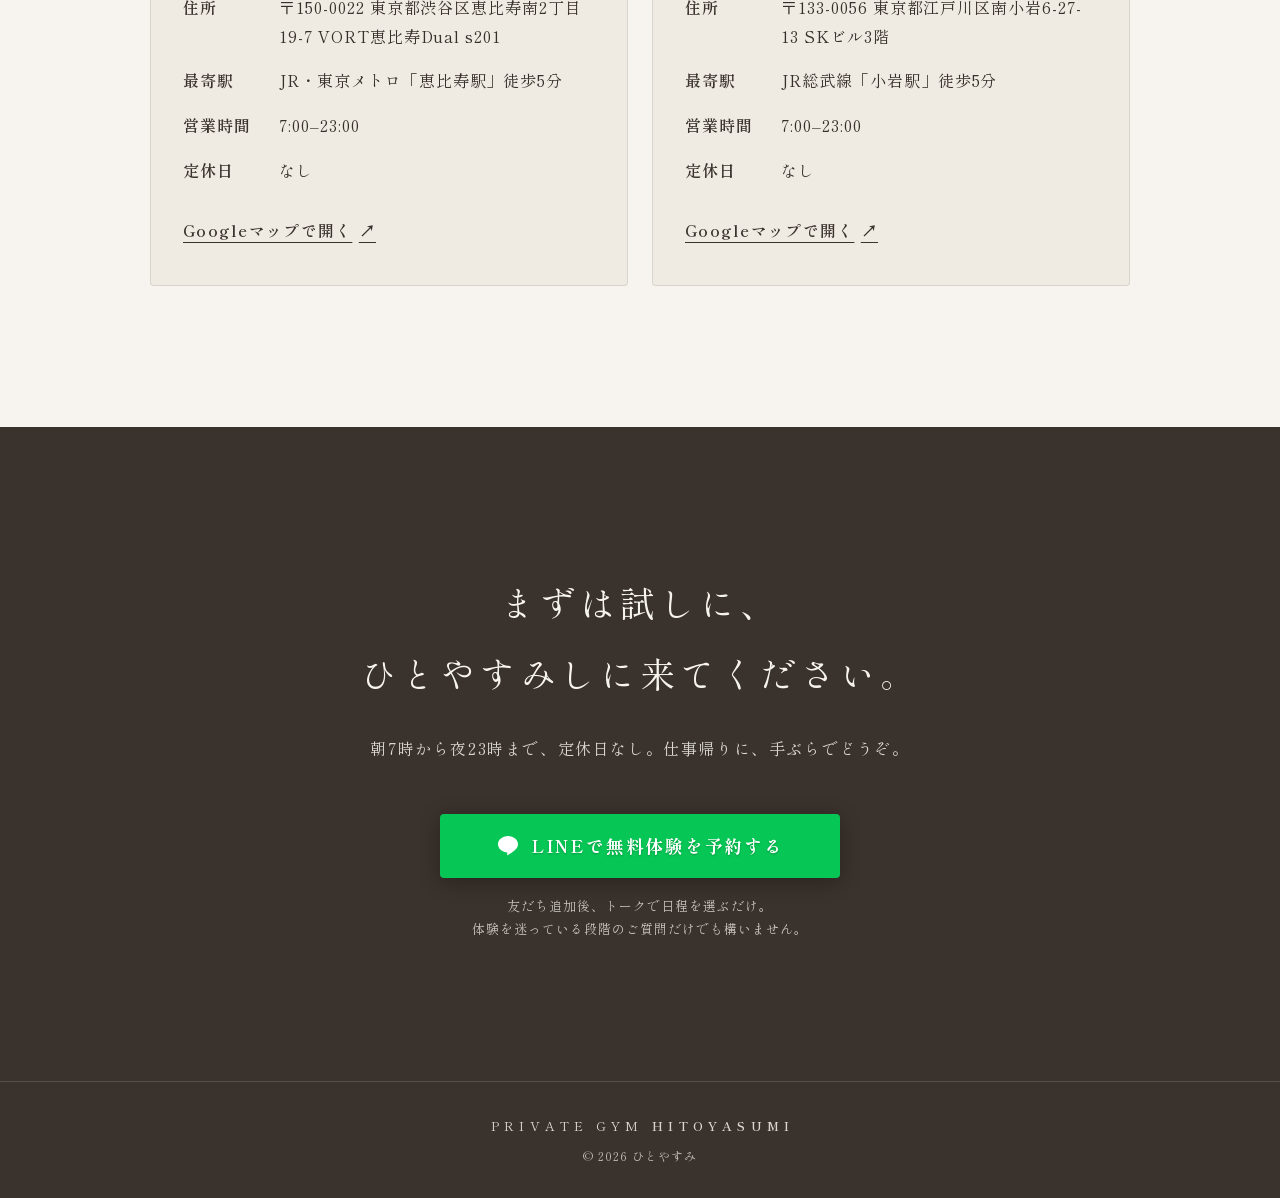
==== commit 6bab8ba2: "店舗写真URLに?v=2を付与しキャッシュを回避 ファイル名が旧写真と同じためブラウザ/CDNが古い画像をキャッシュしていた。 バージョンクエリを付けて確実に新写真を配信する。  Co-Authore" ====
--- a/index.html
+++ b/index.html
@@ -19,7 +19,7 @@
   <meta property="og:title" content="ひとやすみ|仕事帰りに、心と身体を整えるパーソナルジム">
   <meta property="og:description" content="ここは、心の重荷を降ろす習慣をつくる場所。無料体験受付中。まずは試しにひとやすみしに来てください。">
   <meta property="og:url" content="https://hirosetoya-maker.github.io/hitoyasumi/">
-  <meta property="og:image" content="https://hirosetoya-maker.github.io/hitoyasumi/assets/img/koiwa-gym.jpg"><!-- TODO: 専用OGP画像(1200x630)制作後に差し替え -->
+  <meta property="og:image" content="https://hirosetoya-maker.github.io/hitoyasumi/assets/img/koiwa-gym.jpg?v=2"><!-- TODO: 専用OGP画像(1200x630)制作後に差し替え -->
   <meta property="og:image:width" content="1600">
   <meta property="og:image:height" content="1067">
   <meta property="og:site_name" content="ひとやすみ">
@@ -34,8 +34,8 @@
   -->
 
   <!-- LCP画像(ヒーロー1枚目)を先読み。2枚目はJSでロード後に注入する -->
-  <link rel="preload" as="image" href="assets/img/koiwa-gym.jpg"
-        imagesrcset="assets/img/koiwa-gym-960.jpg 960w, assets/img/koiwa-gym.jpg 1600w"
+  <link rel="preload" as="image" href="assets/img/koiwa-gym.jpg?v=2"
+        imagesrcset="assets/img/koiwa-gym-960.jpg?v=2 960w, assets/img/koiwa-gym.jpg?v=2 1600w"
         imagesizes="100vw" fetchpriority="high">
 
   <link rel="preconnect" href="https://fonts.googleapis.com">
@@ -58,7 +58,7 @@
       "@type": "HealthClub",
       "name": "ひとやすみ 恵比寿店",
       "description": "仕事帰りに、心と身体を整えるパーソナルジム",
-      "image": "https://hirosetoya-maker.github.io/hitoyasumi/assets/img/ebisu-gym.jpg",
+      "image": "https://hirosetoya-maker.github.io/hitoyasumi/assets/img/ebisu-gym.jpg?v=2",
       "priceRange": "¥18,150〜",
       "address": {
         "@type": "PostalAddress",
@@ -75,7 +75,7 @@
       "@type": "HealthClub",
       "name": "ひとやすみ 小岩店",
       "description": "仕事帰りに、心と身体を整えるパーソナルジム",
-      "image": "https://hirosetoya-maker.github.io/hitoyasumi/assets/img/koiwa-gym.jpg",
+      "image": "https://hirosetoya-maker.github.io/hitoyasumi/assets/img/koiwa-gym.jpg?v=2",
       "priceRange": "¥18,150〜",
       "address": {
         "@type": "PostalAddress",
@@ -114,13 +114,13 @@
 
     <!-- 1. ヒーロー(恵比寿店⇔小岩店の内装がゆっくりクロスフェード) -->
     <section class="hero" id="hero">
-      <img class="hero__bg" src="assets/img/koiwa-gym.jpg"
-           srcset="assets/img/koiwa-gym-960.jpg 960w, assets/img/koiwa-gym.jpg 1600w"
+      <img class="hero__bg" src="assets/img/koiwa-gym.jpg?v=2"
+           srcset="assets/img/koiwa-gym-960.jpg?v=2 960w, assets/img/koiwa-gym.jpg?v=2 1600w"
            sizes="100vw" alt="" width="1600" height="1067" fetchpriority="high">
       <!-- 2枚目はLCPと帯域を奪い合わないよう、ロード完了後にJSがsrcを注入してから重ねる -->
       <img class="hero__bg hero__bg--alt" src="[data-uri]"
-           data-src="assets/img/ebisu-gym.jpg"
-           data-srcset="assets/img/ebisu-gym-960.jpg 960w, assets/img/ebisu-gym.jpg 1600w"
+           data-src="assets/img/ebisu-gym.jpg?v=2"
+           data-srcset="assets/img/ebisu-gym-960.jpg?v=2 960w, assets/img/ebisu-gym.jpg?v=2 1600w"
            sizes="100vw" alt="" width="1600" height="900" aria-hidden="true">
       <div class="hero__veil" aria-hidden="true"></div>
       <div class="container hero__inner">
@@ -207,8 +207,8 @@
         <div class="locations__grid">
           <figure class="location">
             <div class="location__visual">
-              <img class="location__img" src="assets/img/ebisu-gym.jpg"
-                   srcset="assets/img/ebisu-gym-960.jpg 960w, assets/img/ebisu-gym.jpg 1600w"
+              <img class="location__img" src="assets/img/ebisu-gym.jpg?v=2"
+                   srcset="assets/img/ebisu-gym-960.jpg?v=2 960w, assets/img/ebisu-gym.jpg?v=2 1600w"
                    sizes="(min-width: 768px) 50vw, 100vw"
                    alt="木目と黒を基調にしたひとやすみ恵比寿店の店内" width="1600" height="900" loading="lazy">
             </div>
@@ -220,8 +220,8 @@
           </figure>
           <figure class="location">
             <div class="location__visual">
-              <img class="location__img" src="assets/img/koiwa-gym.jpg"
-                   srcset="assets/img/koiwa-gym-960.jpg 960w, assets/img/koiwa-gym.jpg 1600w"
+              <img class="location__img" src="assets/img/koiwa-gym.jpg?v=2"
+                   srcset="assets/img/koiwa-gym-960.jpg?v=2 960w, assets/img/koiwa-gym.jpg?v=2 1600w"
                    sizes="(min-width: 768px) 50vw, 100vw"
                    alt="大きな窓と充実した設備を備えたひとやすみ小岩店の店内" width="1600" height="1067" loading="lazy">
             </div>
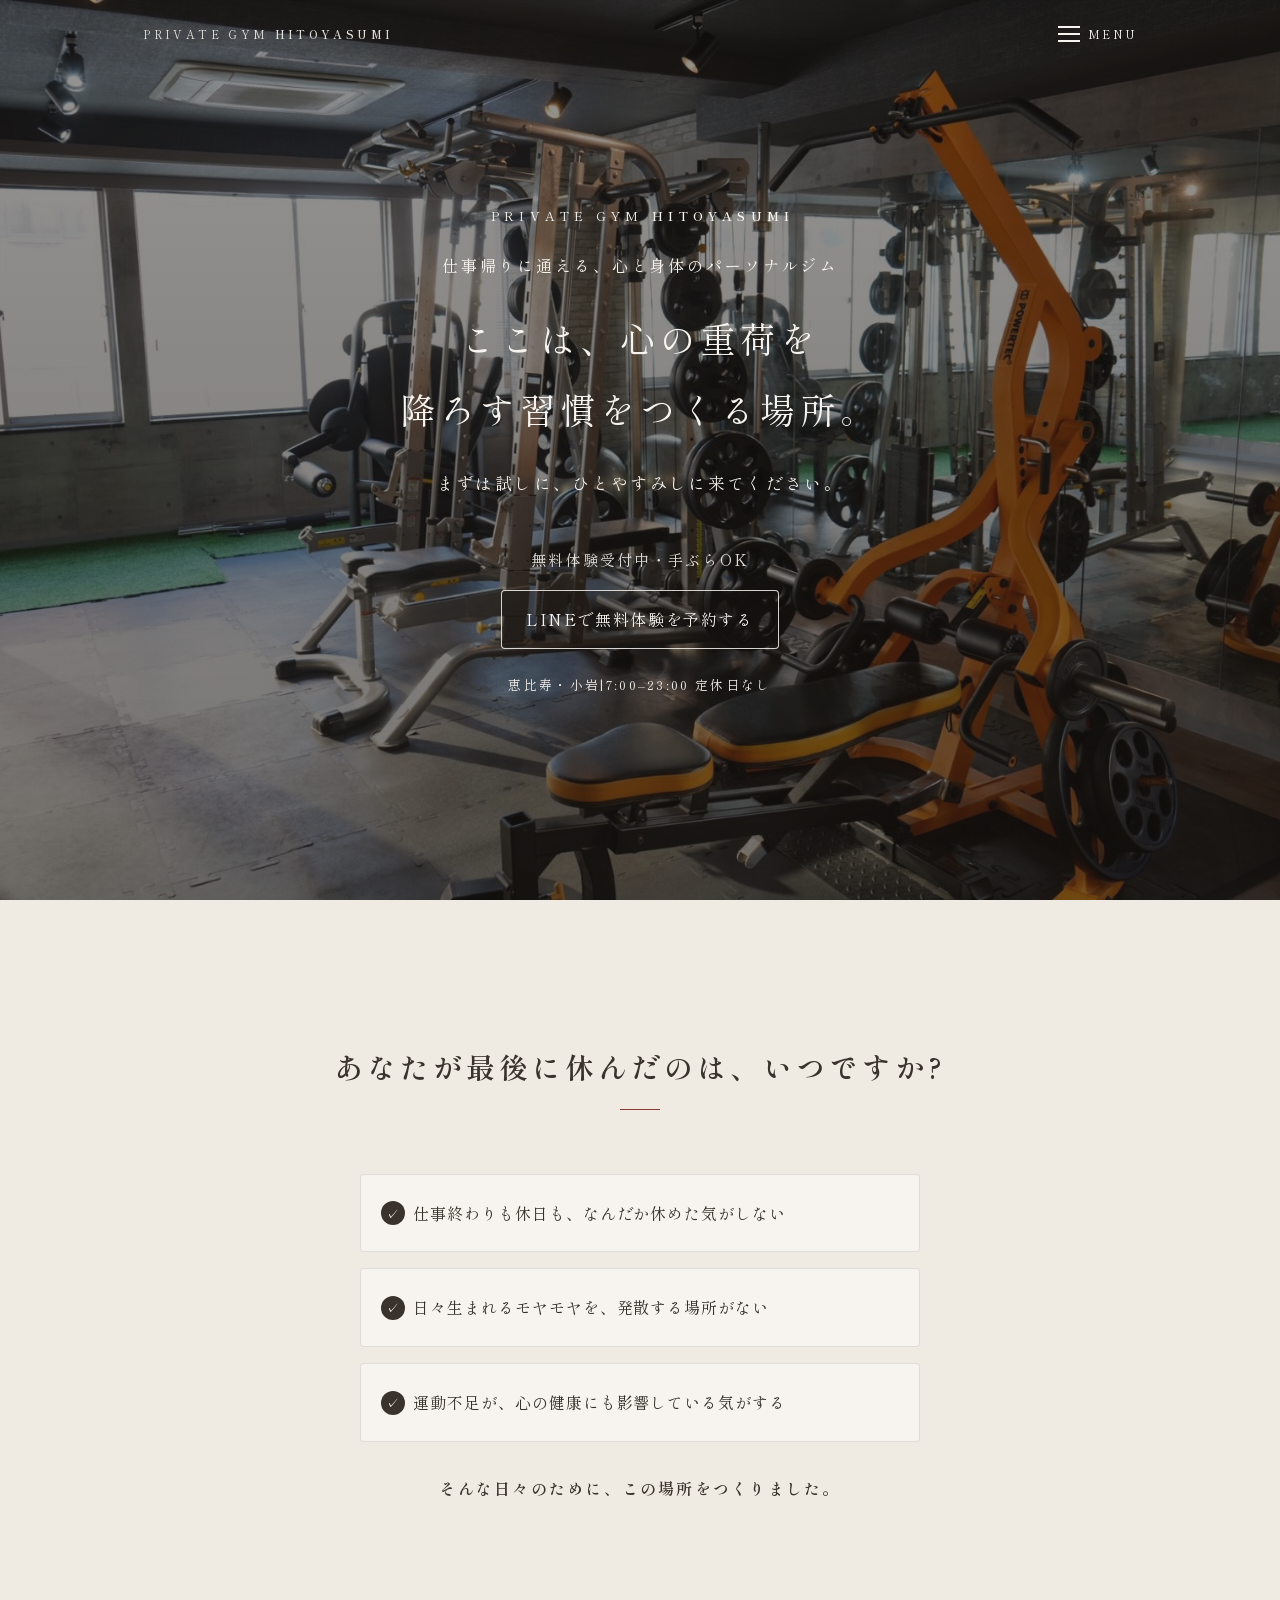
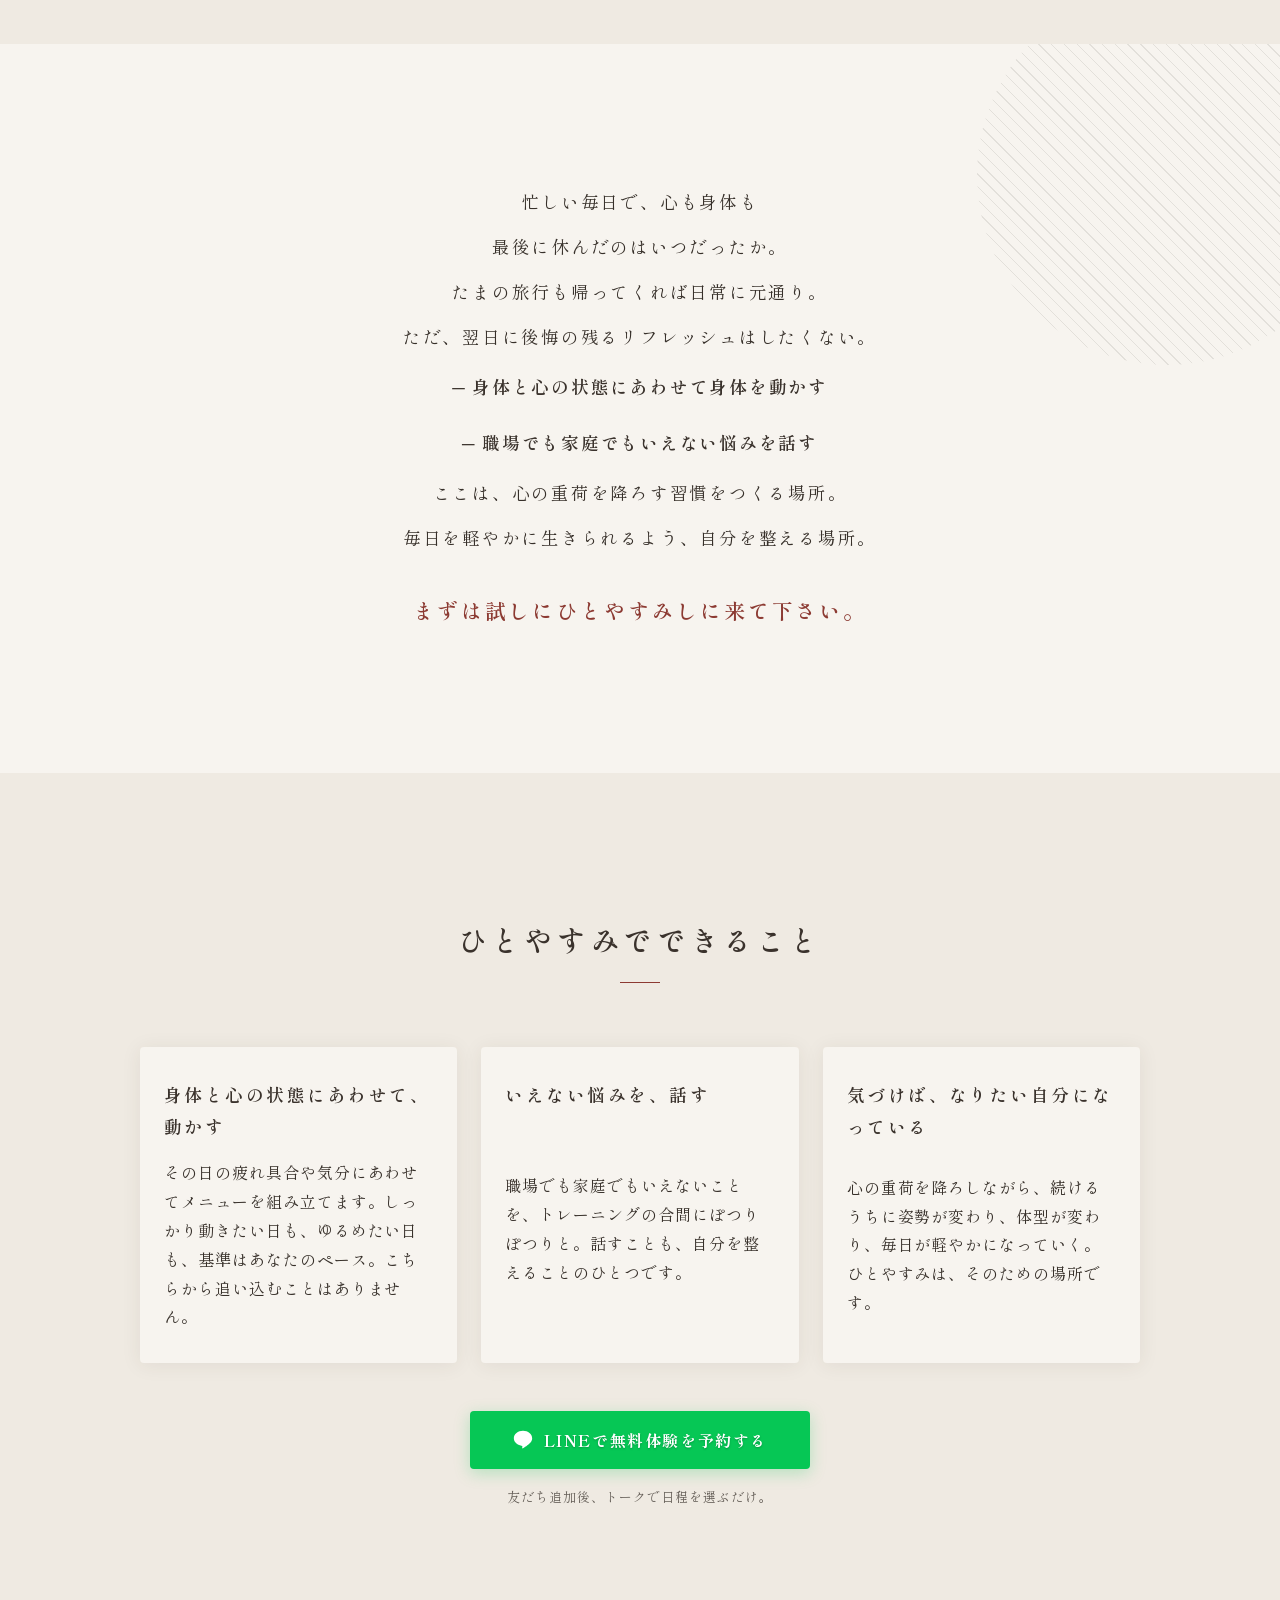
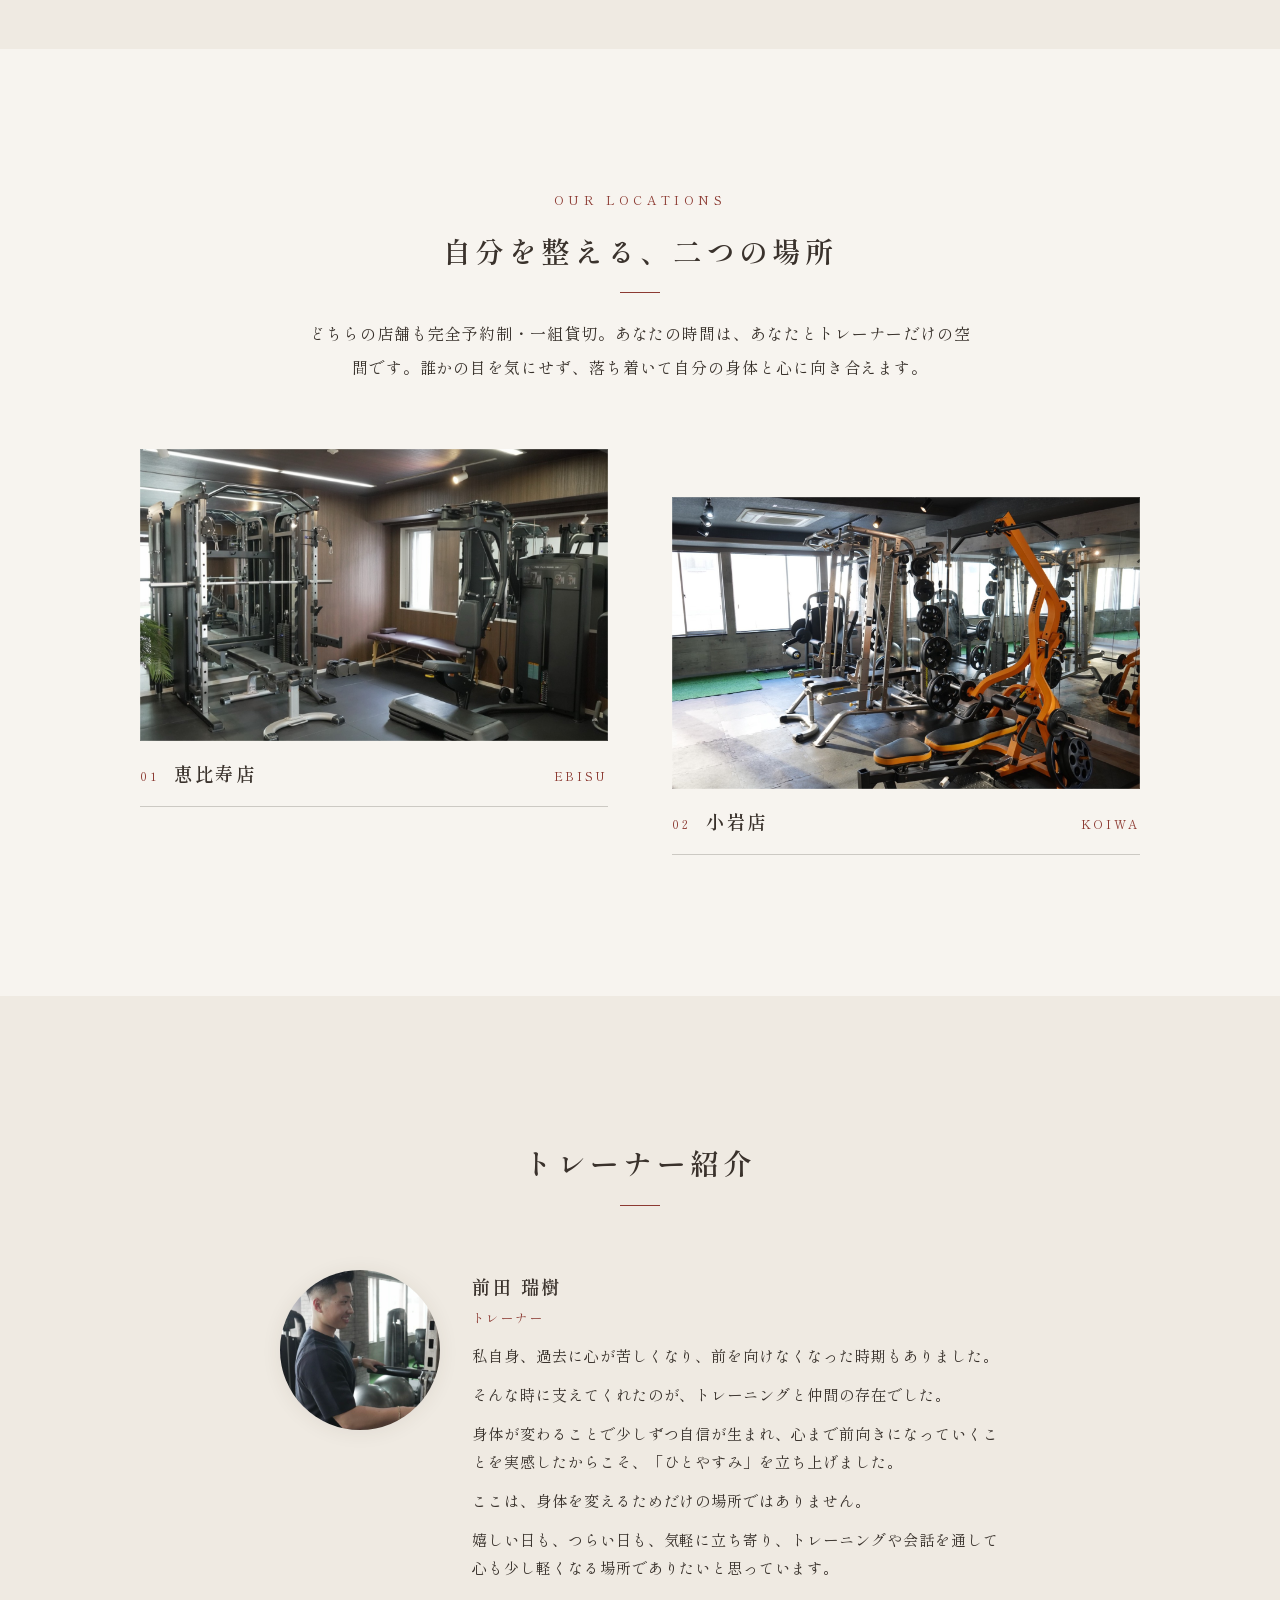
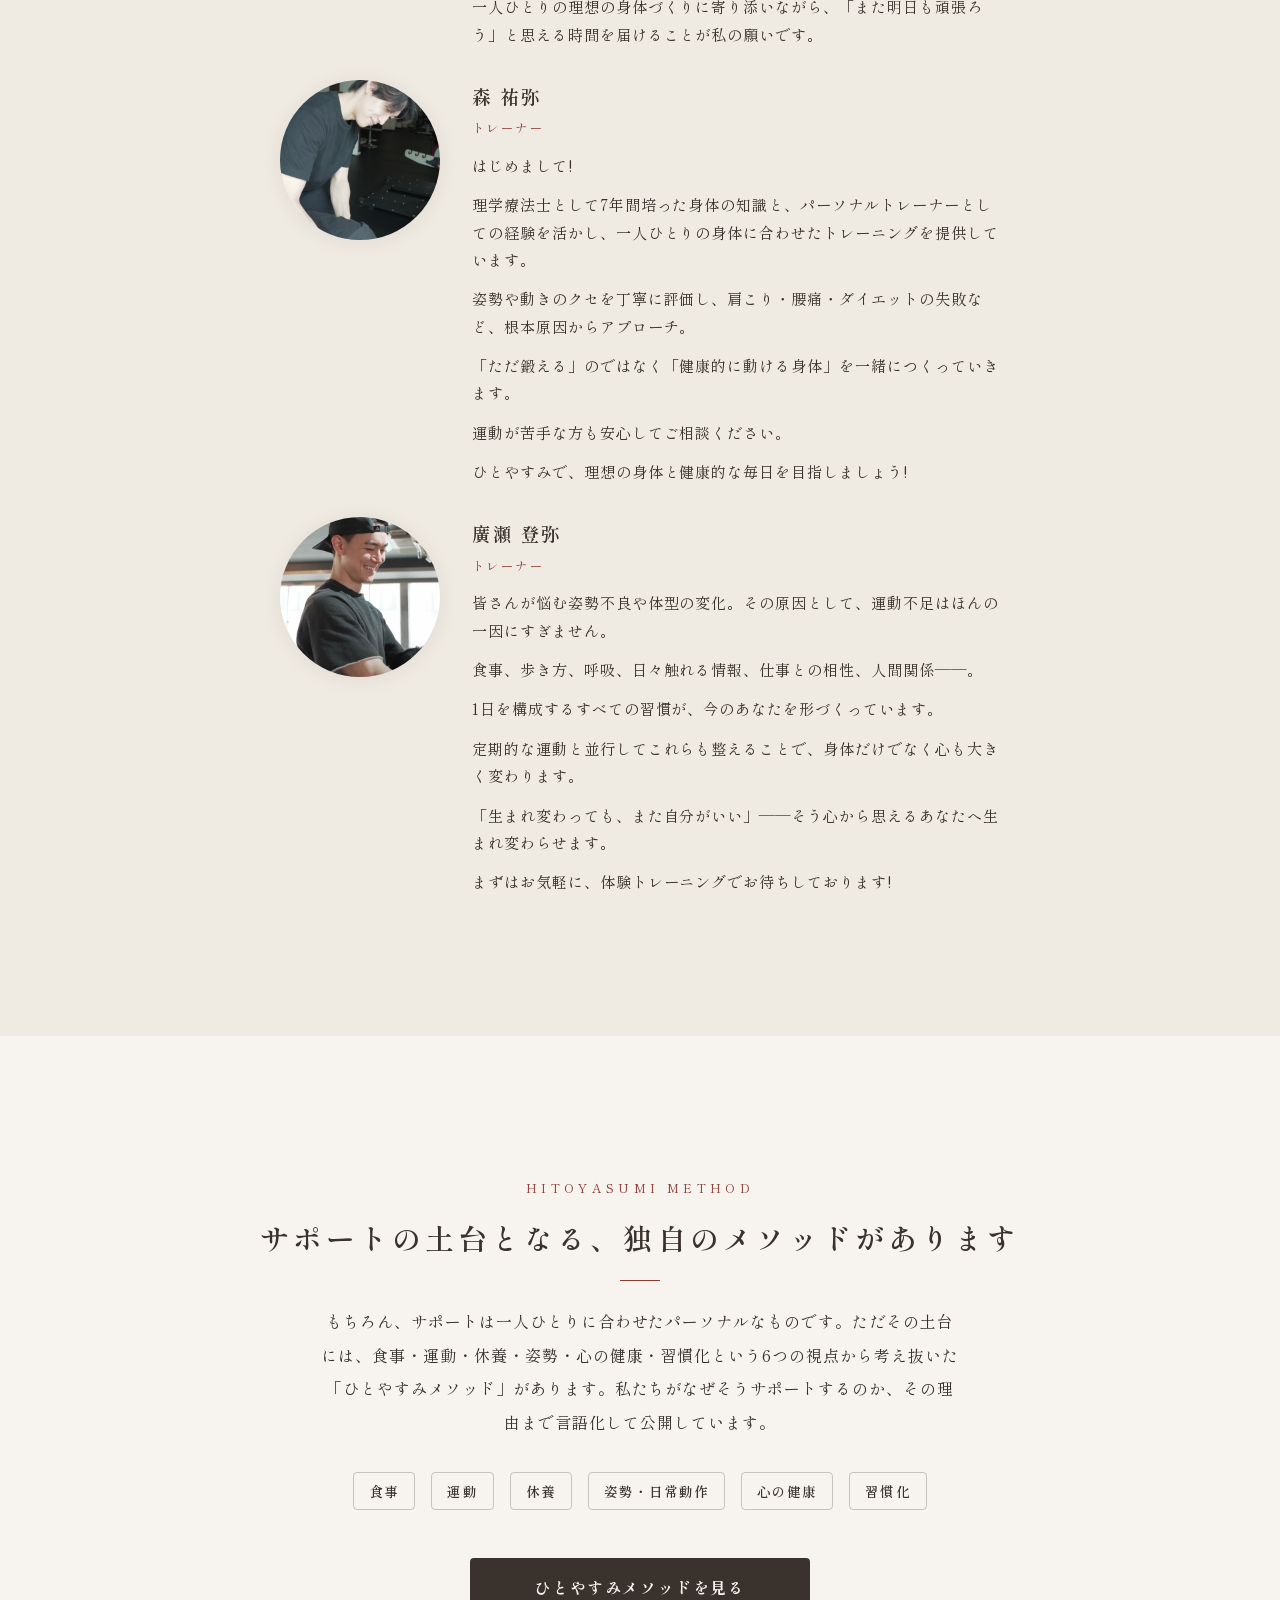
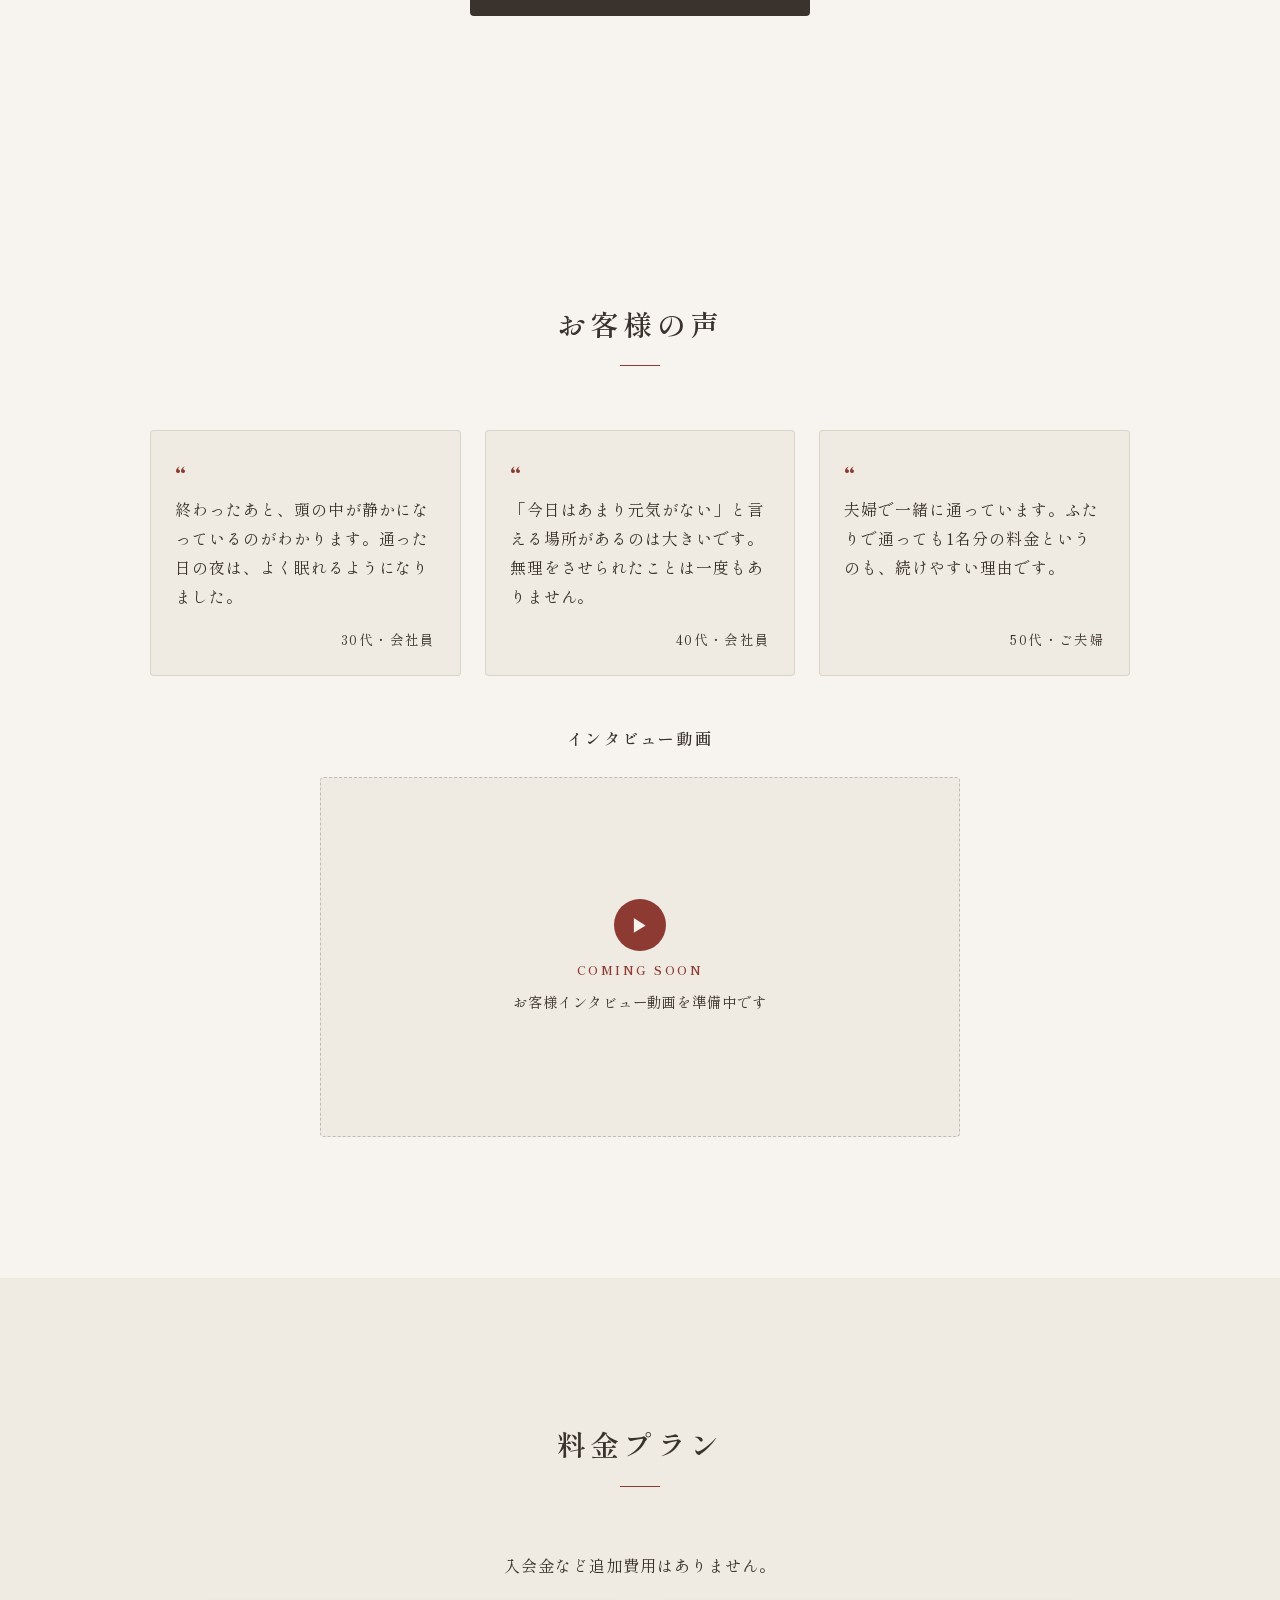
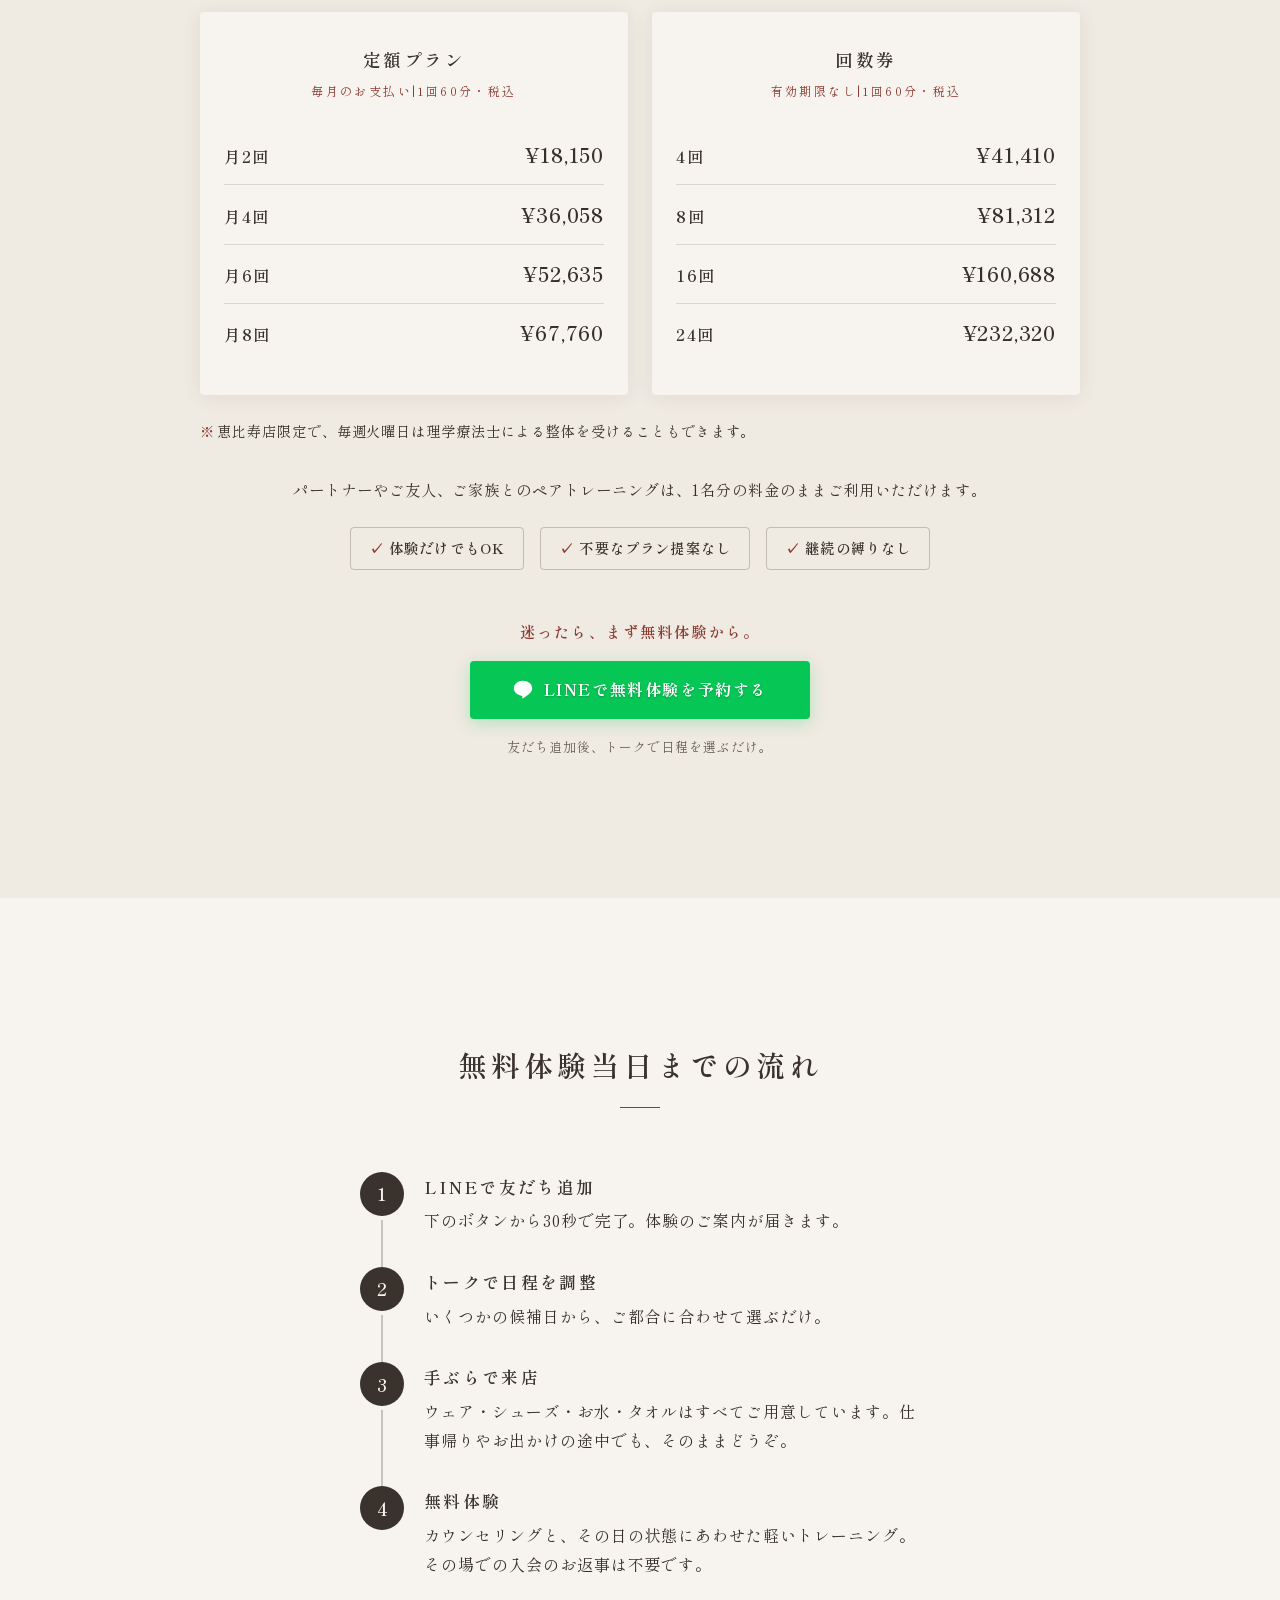
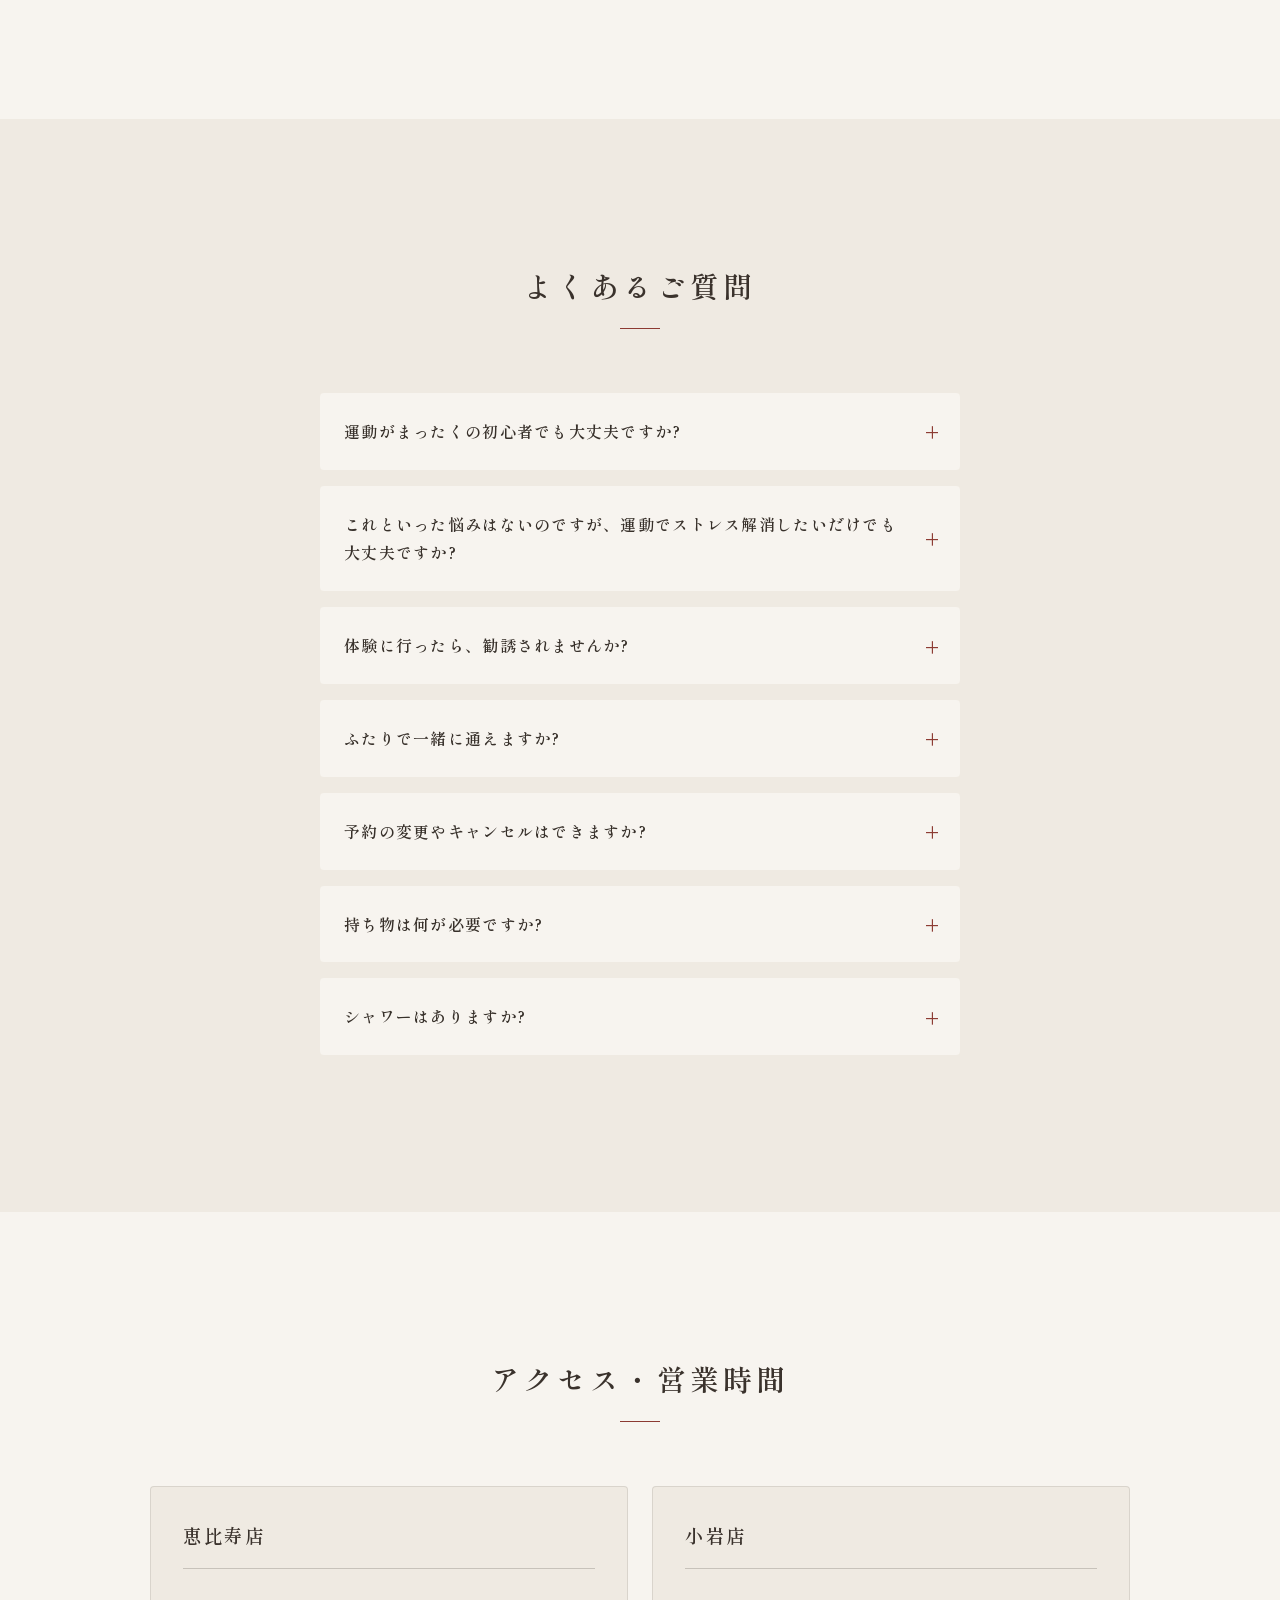
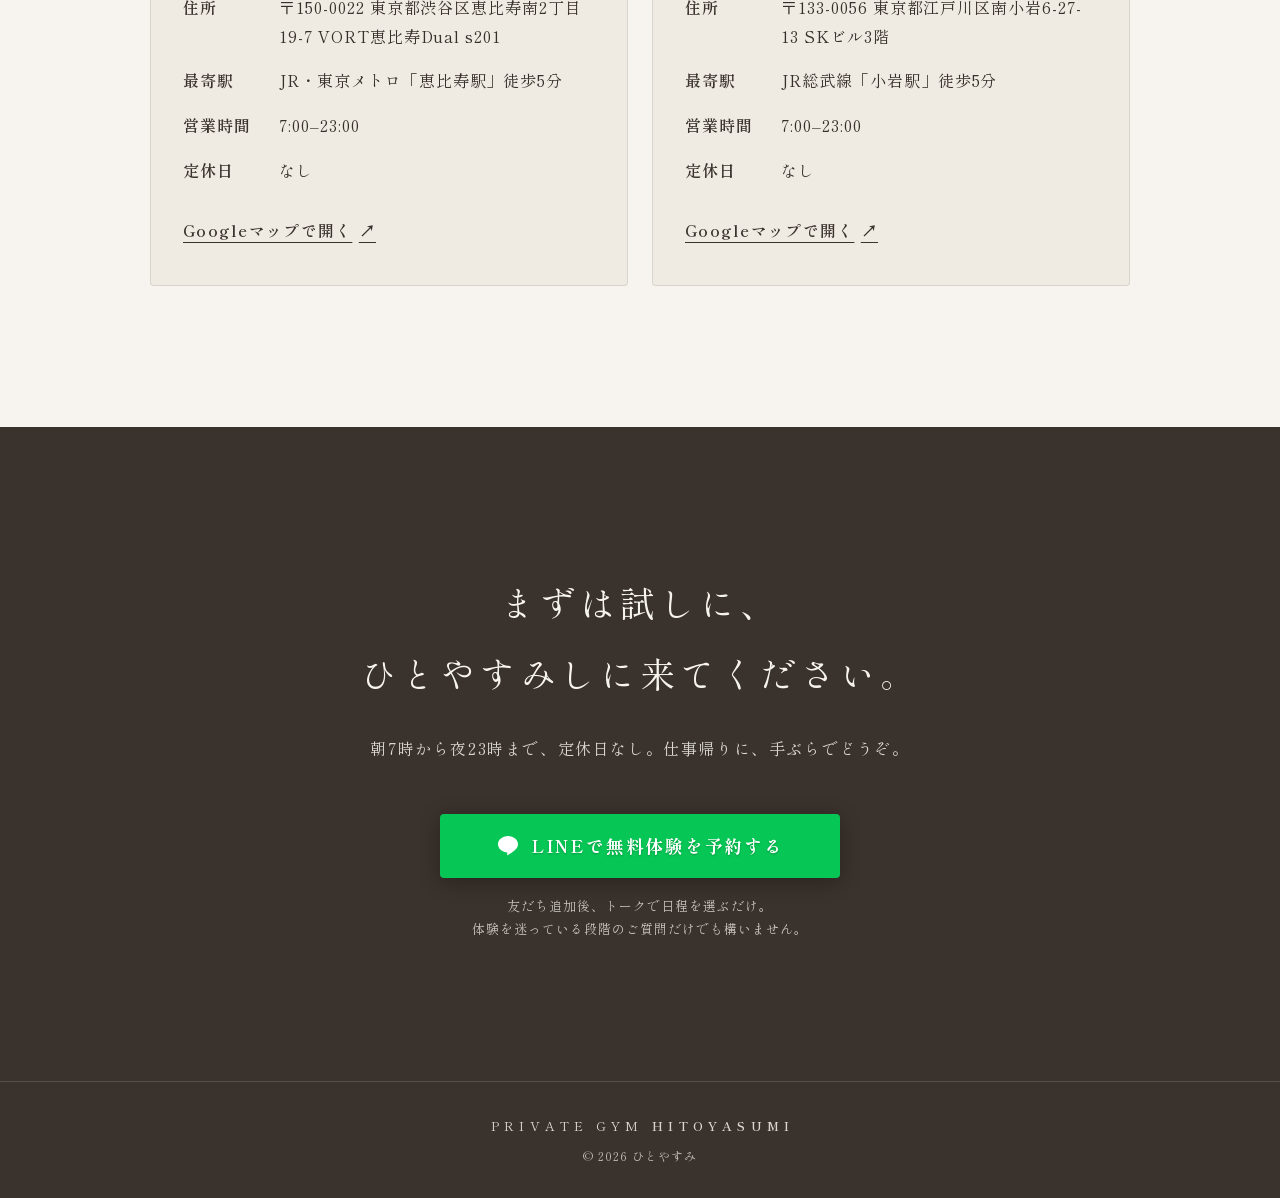
==== commit d6b8ed70: "文字ベースのOGP画像を追加し、絶対URLを本番ドメインに統一 - トップ+メソッド7ページ用のOGP画像(1200x630)を制作。   LINEのトーク内プレビューは中央で正方形にトリミングされる" ====
--- a/index.html
+++ b/index.html
@@ -14,14 +14,15 @@
   <!--
     ▼ 絶対URLはここに集約。独自ドメイン移行時はこのブロックだけ書き換える。
   -->
-  <link rel="canonical" href="https://hirosetoya-maker.github.io/hitoyasumi/">
+  <link rel="canonical" href="https://hitoyasumi.co.jp/">
   <meta property="og:type" content="website">
   <meta property="og:title" content="ひとやすみ|仕事帰りに、心と身体を整えるパーソナルジム">
   <meta property="og:description" content="ここは、心の重荷を降ろす習慣をつくる場所。無料体験受付中。まずは試しにひとやすみしに来てください。">
-  <meta property="og:url" content="https://hirosetoya-maker.github.io/hitoyasumi/">
-  <meta property="og:image" content="https://hirosetoya-maker.github.io/hitoyasumi/assets/img/koiwa-gym.jpg?v=2"><!-- TODO: 専用OGP画像(1200x630)制作後に差し替え -->
-  <meta property="og:image:width" content="1600">
-  <meta property="og:image:height" content="1067">
+  <meta property="og:url" content="https://hitoyasumi.co.jp/">
+  <meta property="og:image" content="https://hitoyasumi.co.jp/assets/img/ogp-home.png">
+  <meta property="og:image:width" content="1200">
+  <meta property="og:image:height" content="630">
+  <meta property="og:image:alt" content="ひとやすみ｜恵比寿・小岩のパーソナルジム">
   <meta property="og:site_name" content="ひとやすみ">
   <meta property="og:locale" content="ja_JP">
   <meta name="twitter:card" content="summary_large_image">
@@ -58,7 +59,7 @@
       "@type": "HealthClub",
       "name": "ひとやすみ 恵比寿店",
       "description": "仕事帰りに、心と身体を整えるパーソナルジム",
-      "image": "https://hirosetoya-maker.github.io/hitoyasumi/assets/img/ebisu-gym.jpg?v=2",
+      "image": "https://hitoyasumi.co.jp/assets/img/ebisu-gym.jpg?v=2",
       "priceRange": "¥18,150〜",
       "address": {
         "@type": "PostalAddress",
@@ -68,14 +69,14 @@
         "streetAddress": "恵比寿南2-19-7 VORT恵比寿Dual s201"
       },
       "openingHours": "Mo-Su 07:00-23:00",
-      "url": "https://hirosetoya-maker.github.io/hitoyasumi/"
+      "url": "https://hitoyasumi.co.jp/"
     },
     {
       "@context": "https://schema.org",
       "@type": "HealthClub",
       "name": "ひとやすみ 小岩店",
       "description": "仕事帰りに、心と身体を整えるパーソナルジム",
-      "image": "https://hirosetoya-maker.github.io/hitoyasumi/assets/img/koiwa-gym.jpg?v=2",
+      "image": "https://hitoyasumi.co.jp/assets/img/koiwa-gym.jpg?v=2",
       "priceRange": "¥18,150〜",
       "address": {
         "@type": "PostalAddress",
@@ -85,7 +86,7 @@
         "streetAddress": "南小岩6-27-13 SKビル3階"
       },
       "openingHours": "Mo-Su 07:00-23:00",
-      "url": "https://hirosetoya-maker.github.io/hitoyasumi/"
+      "url": "https://hitoyasumi.co.jp/"
     }
   ]
   </script>
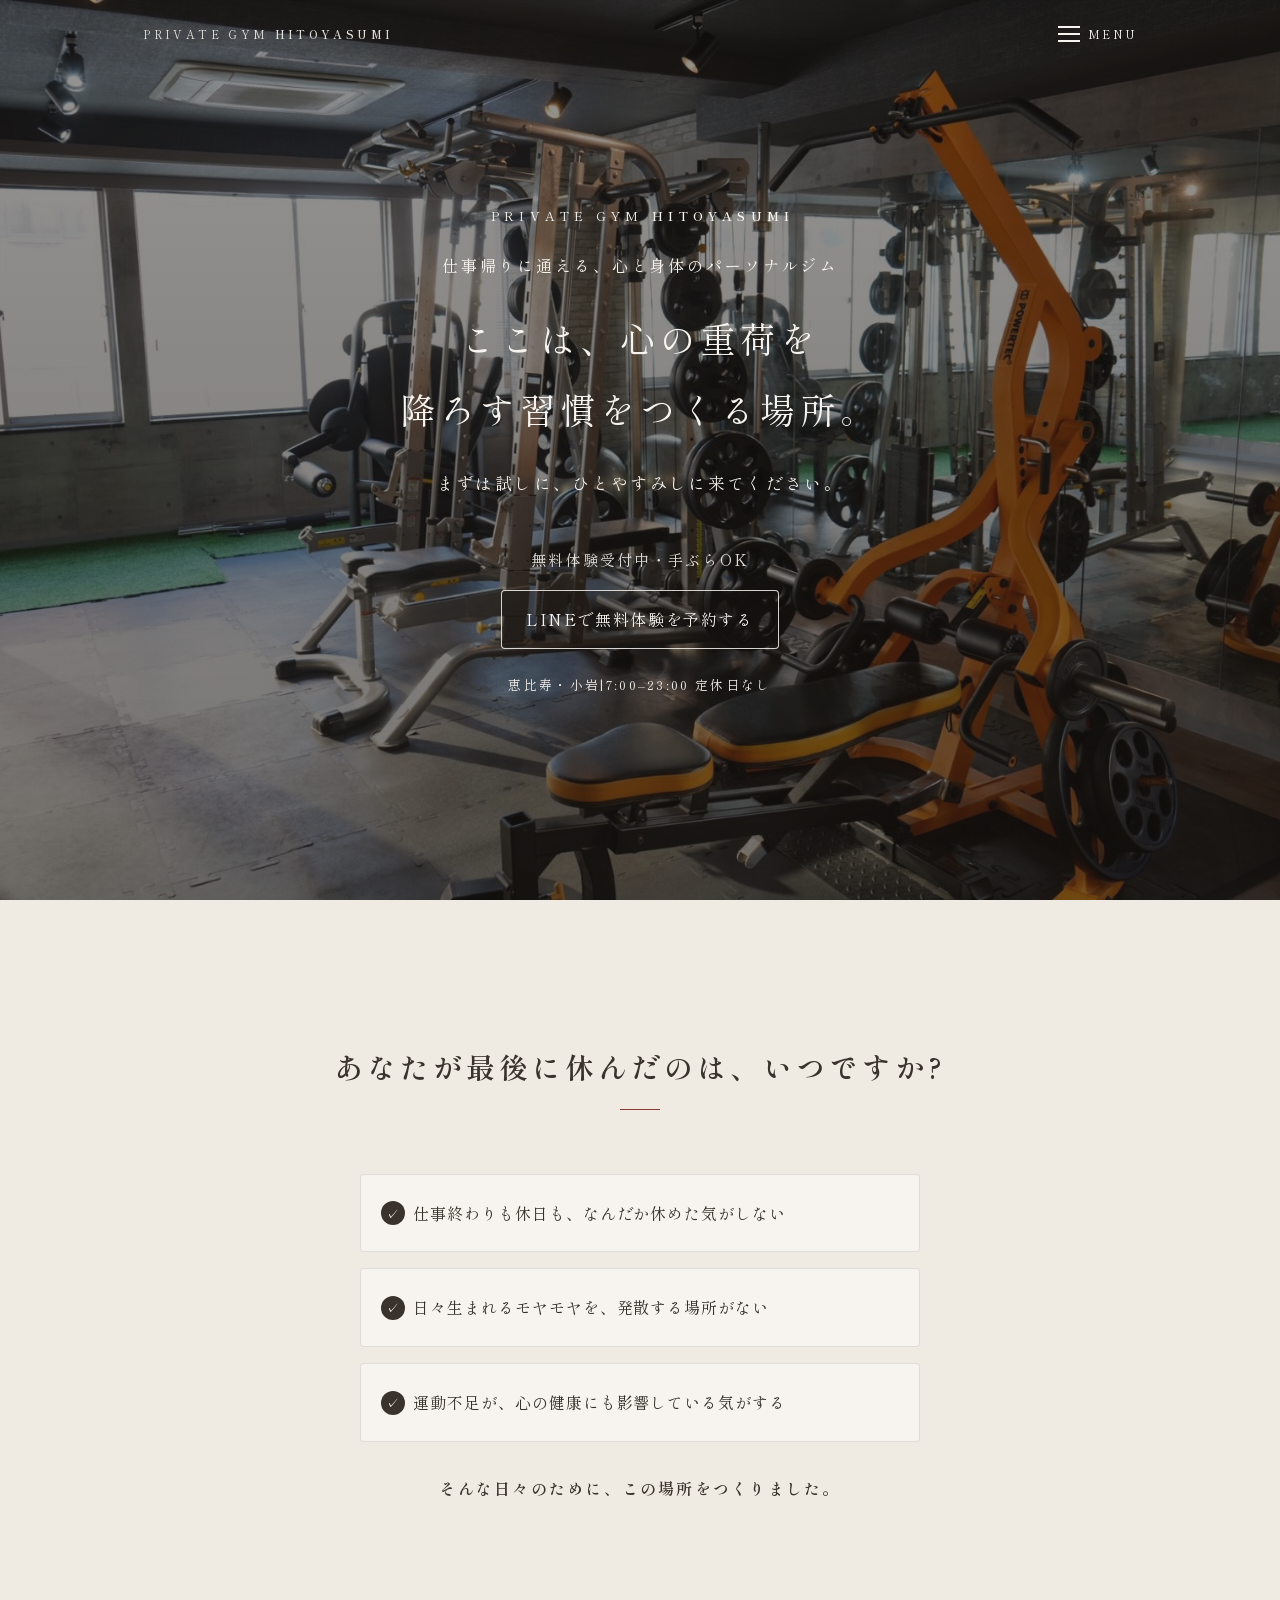
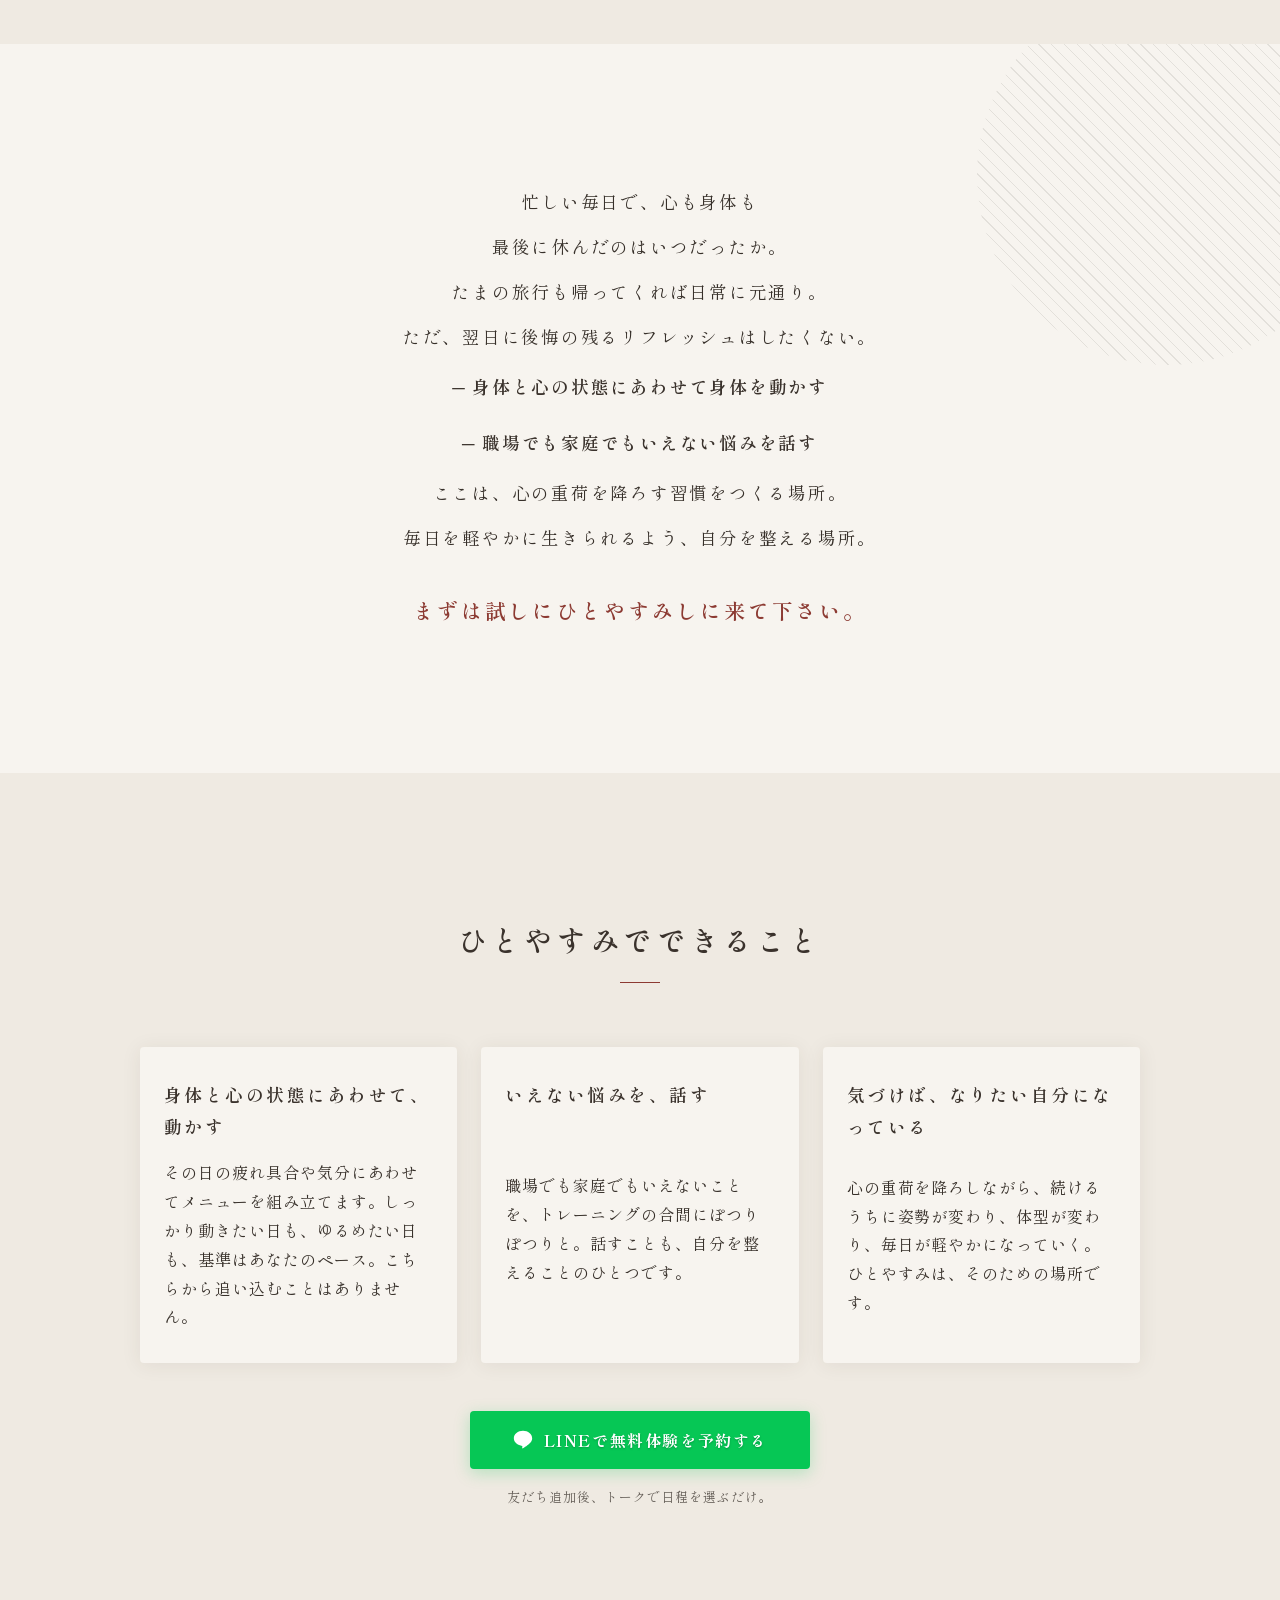
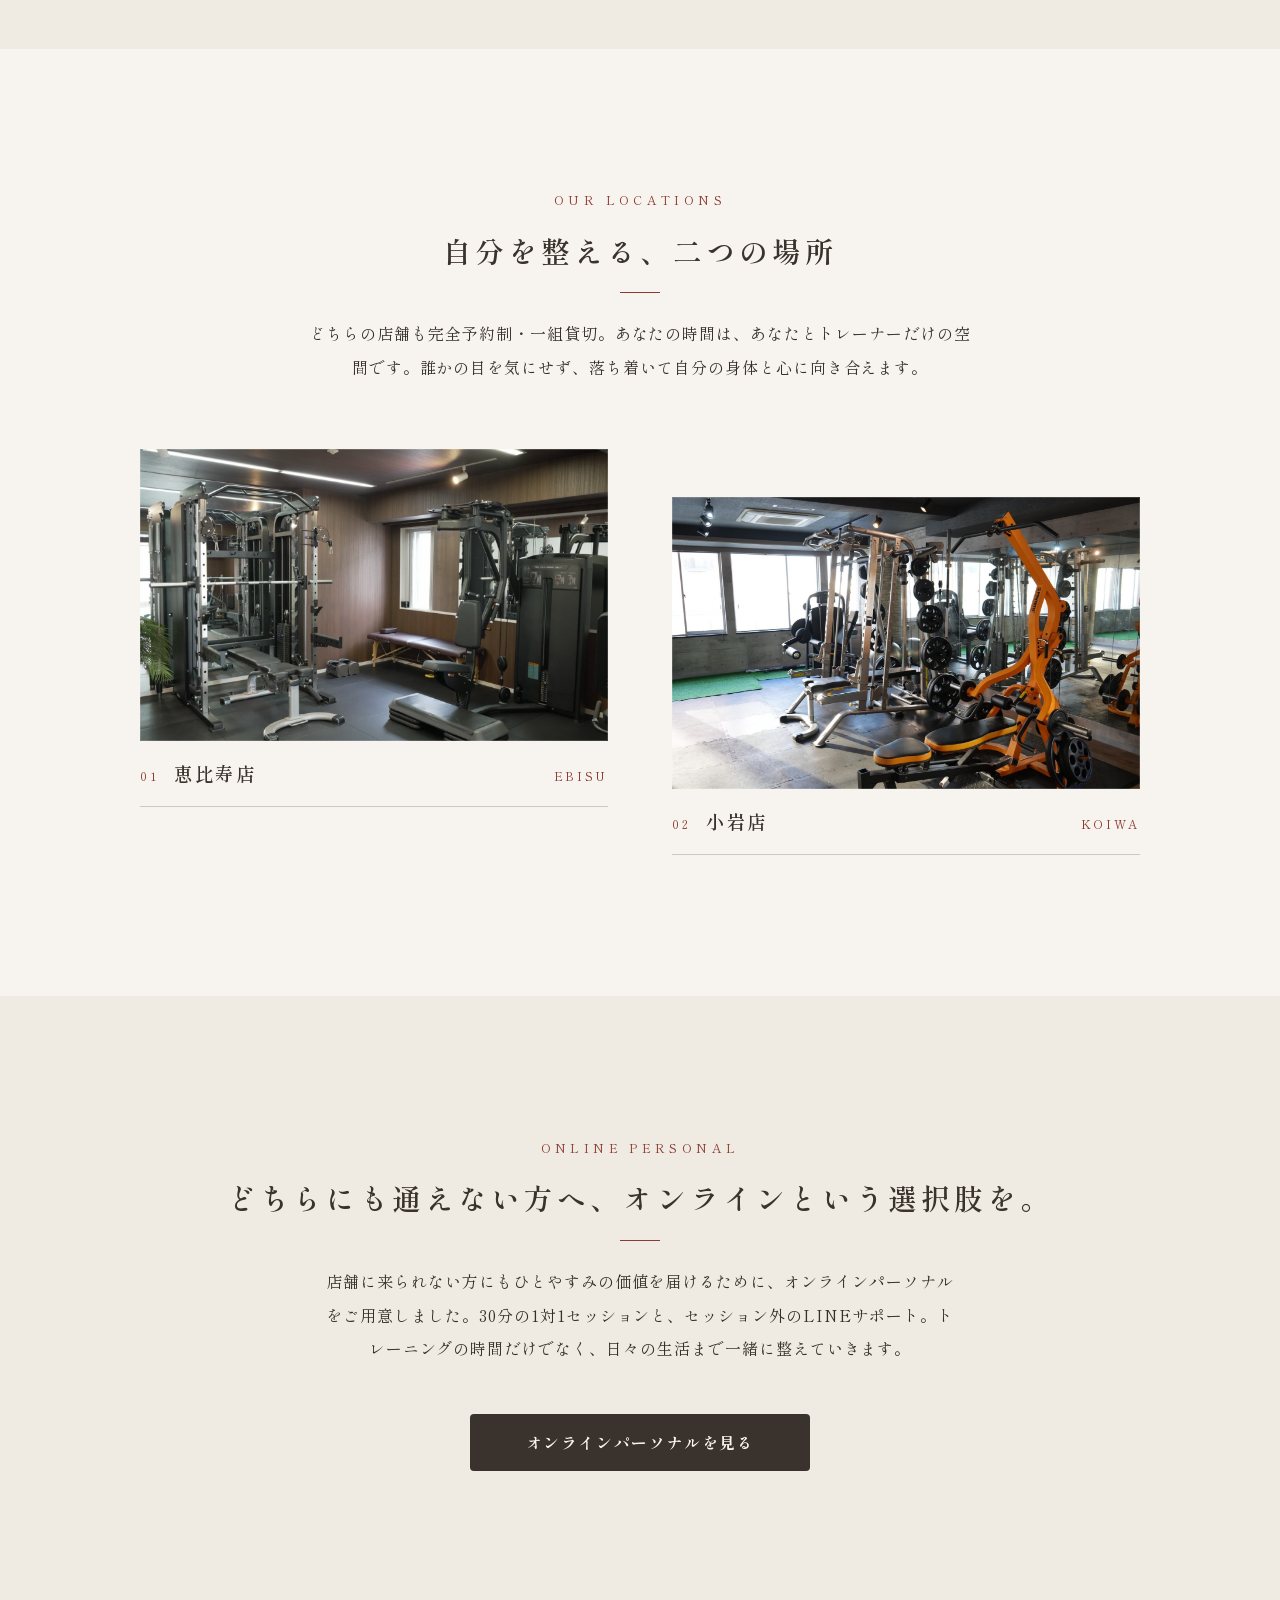
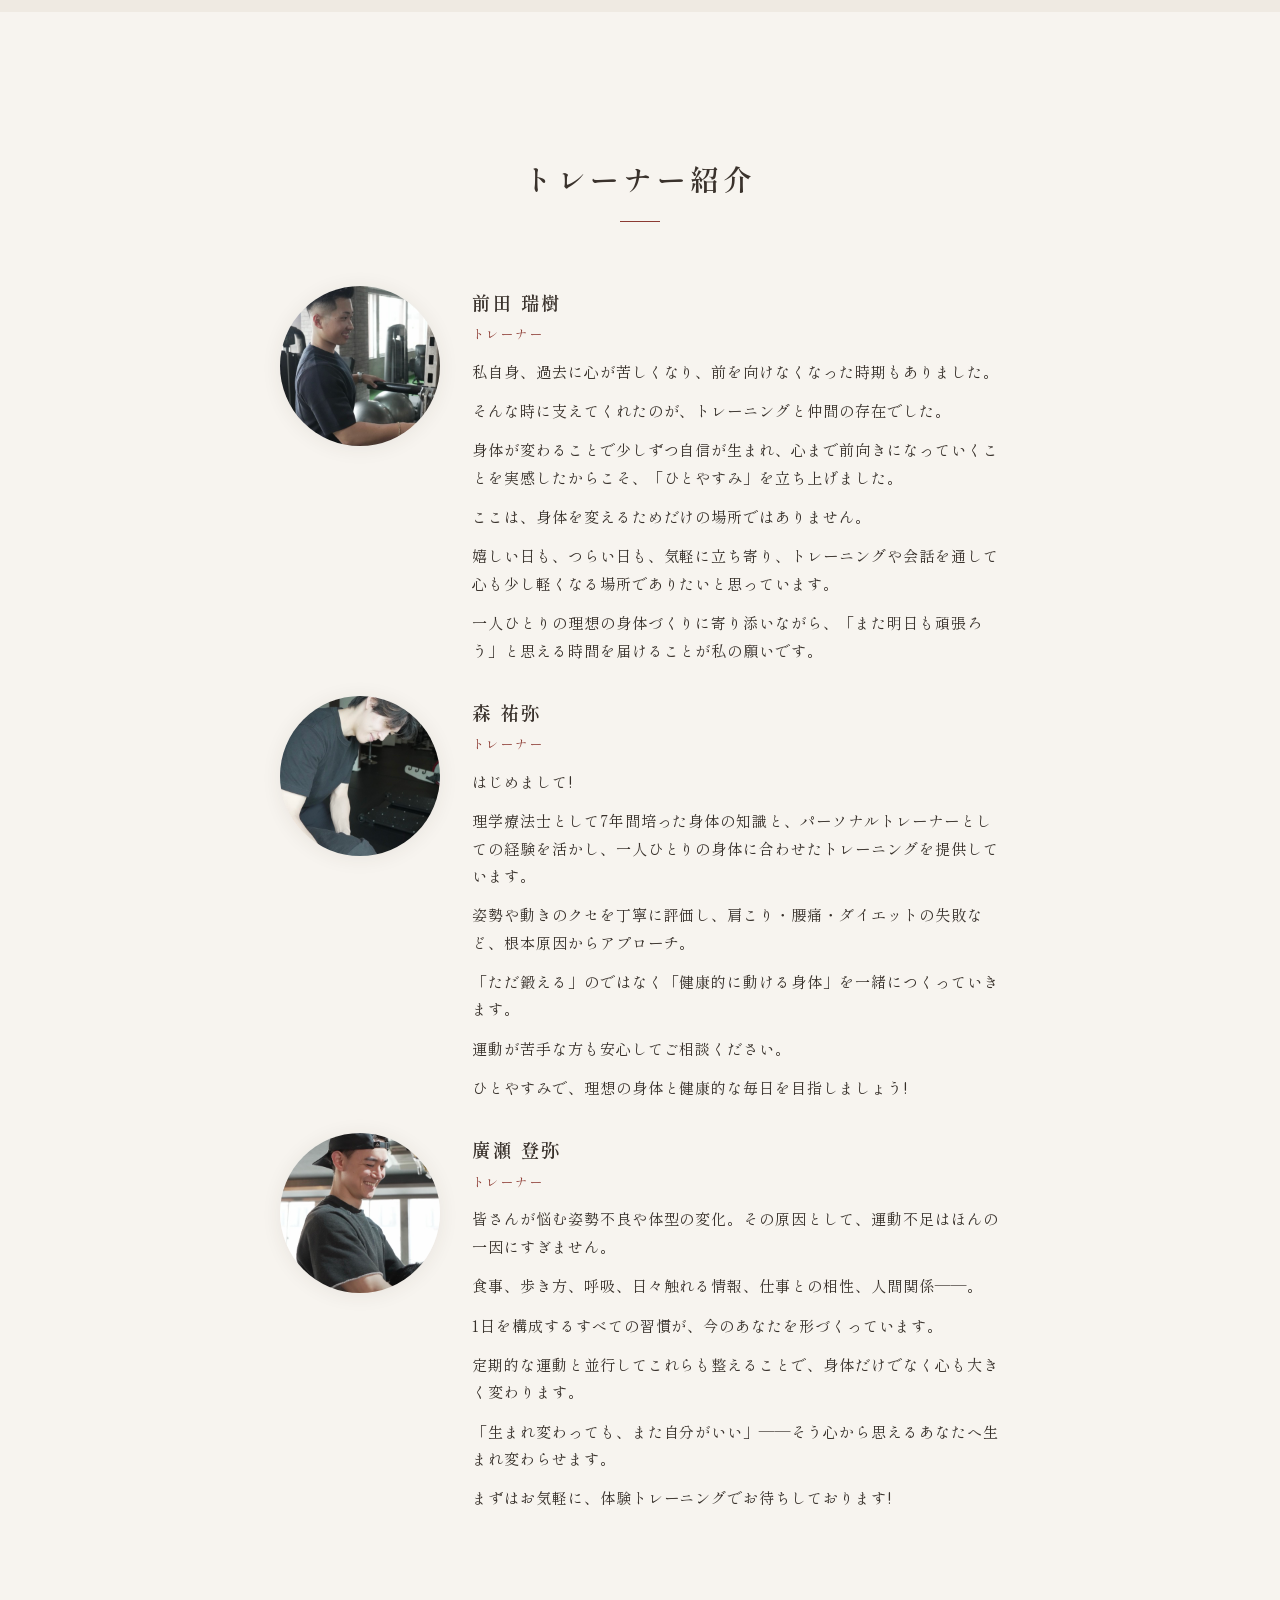
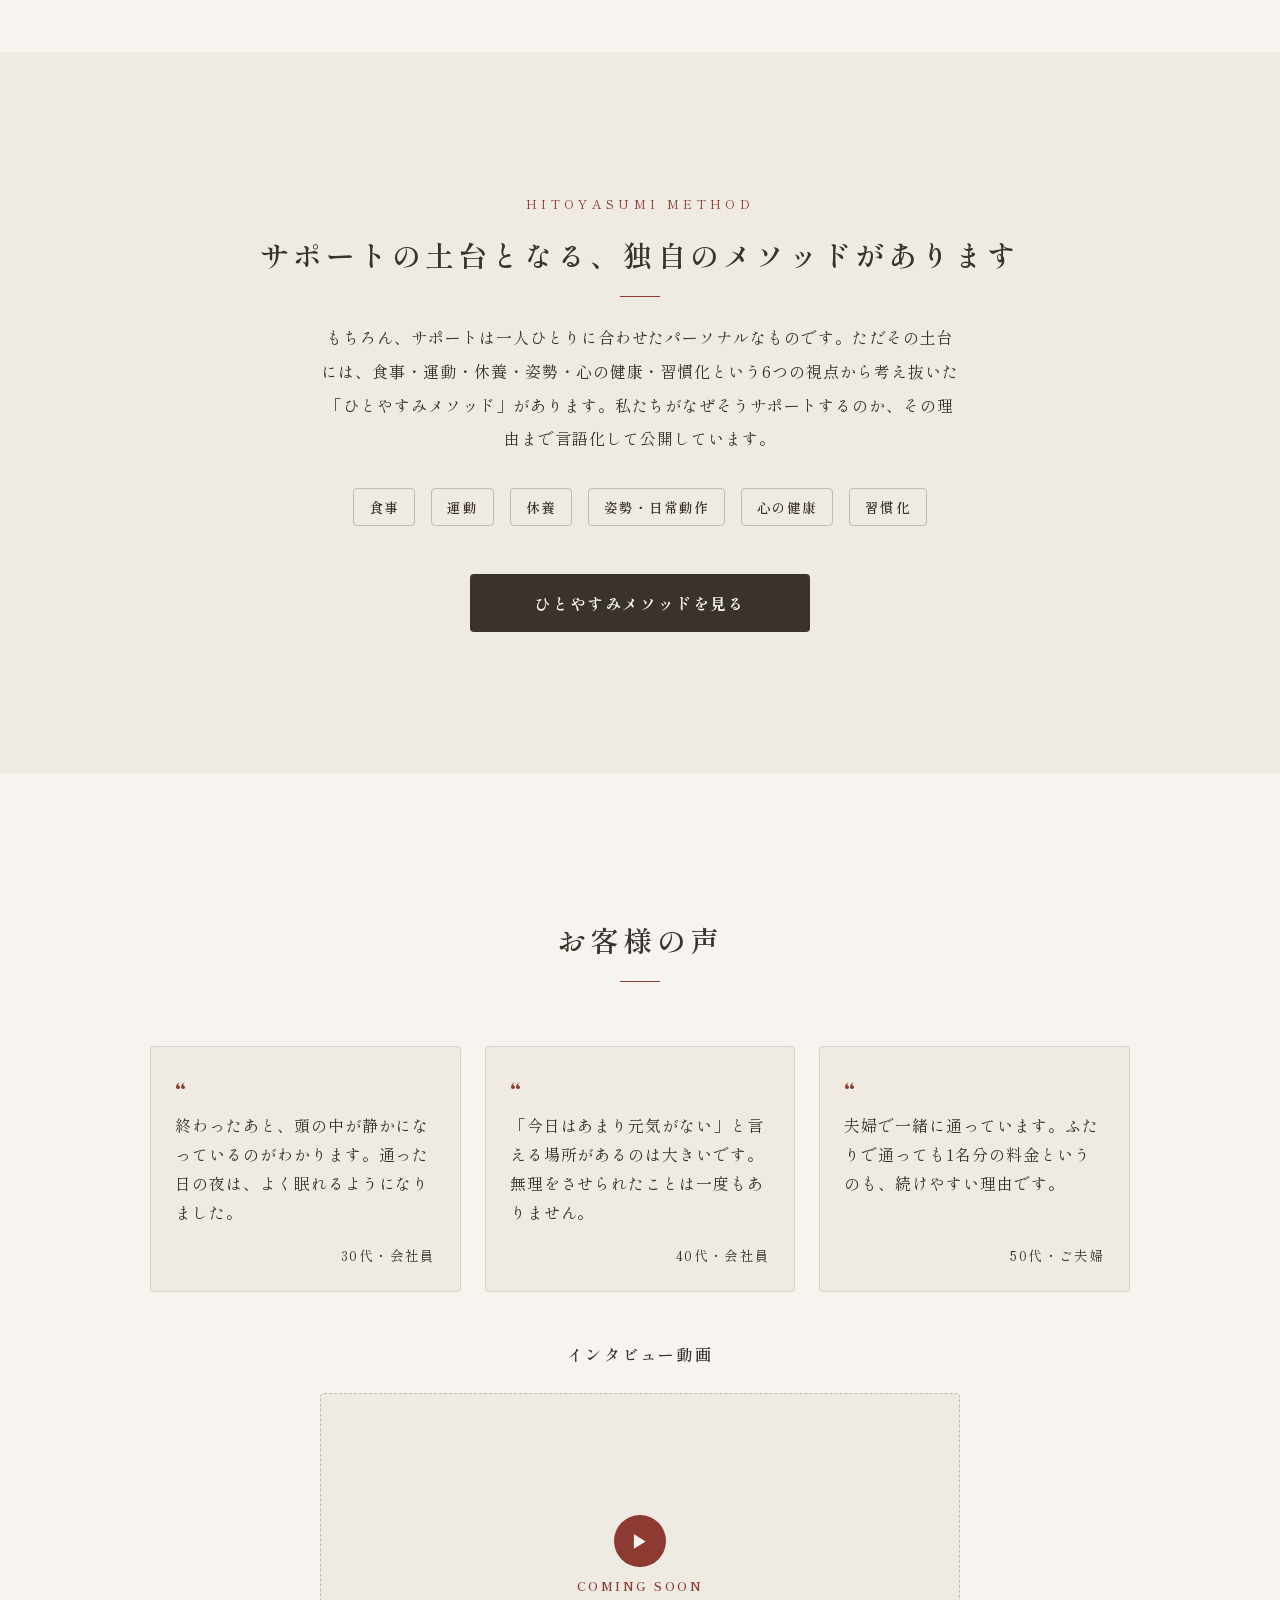
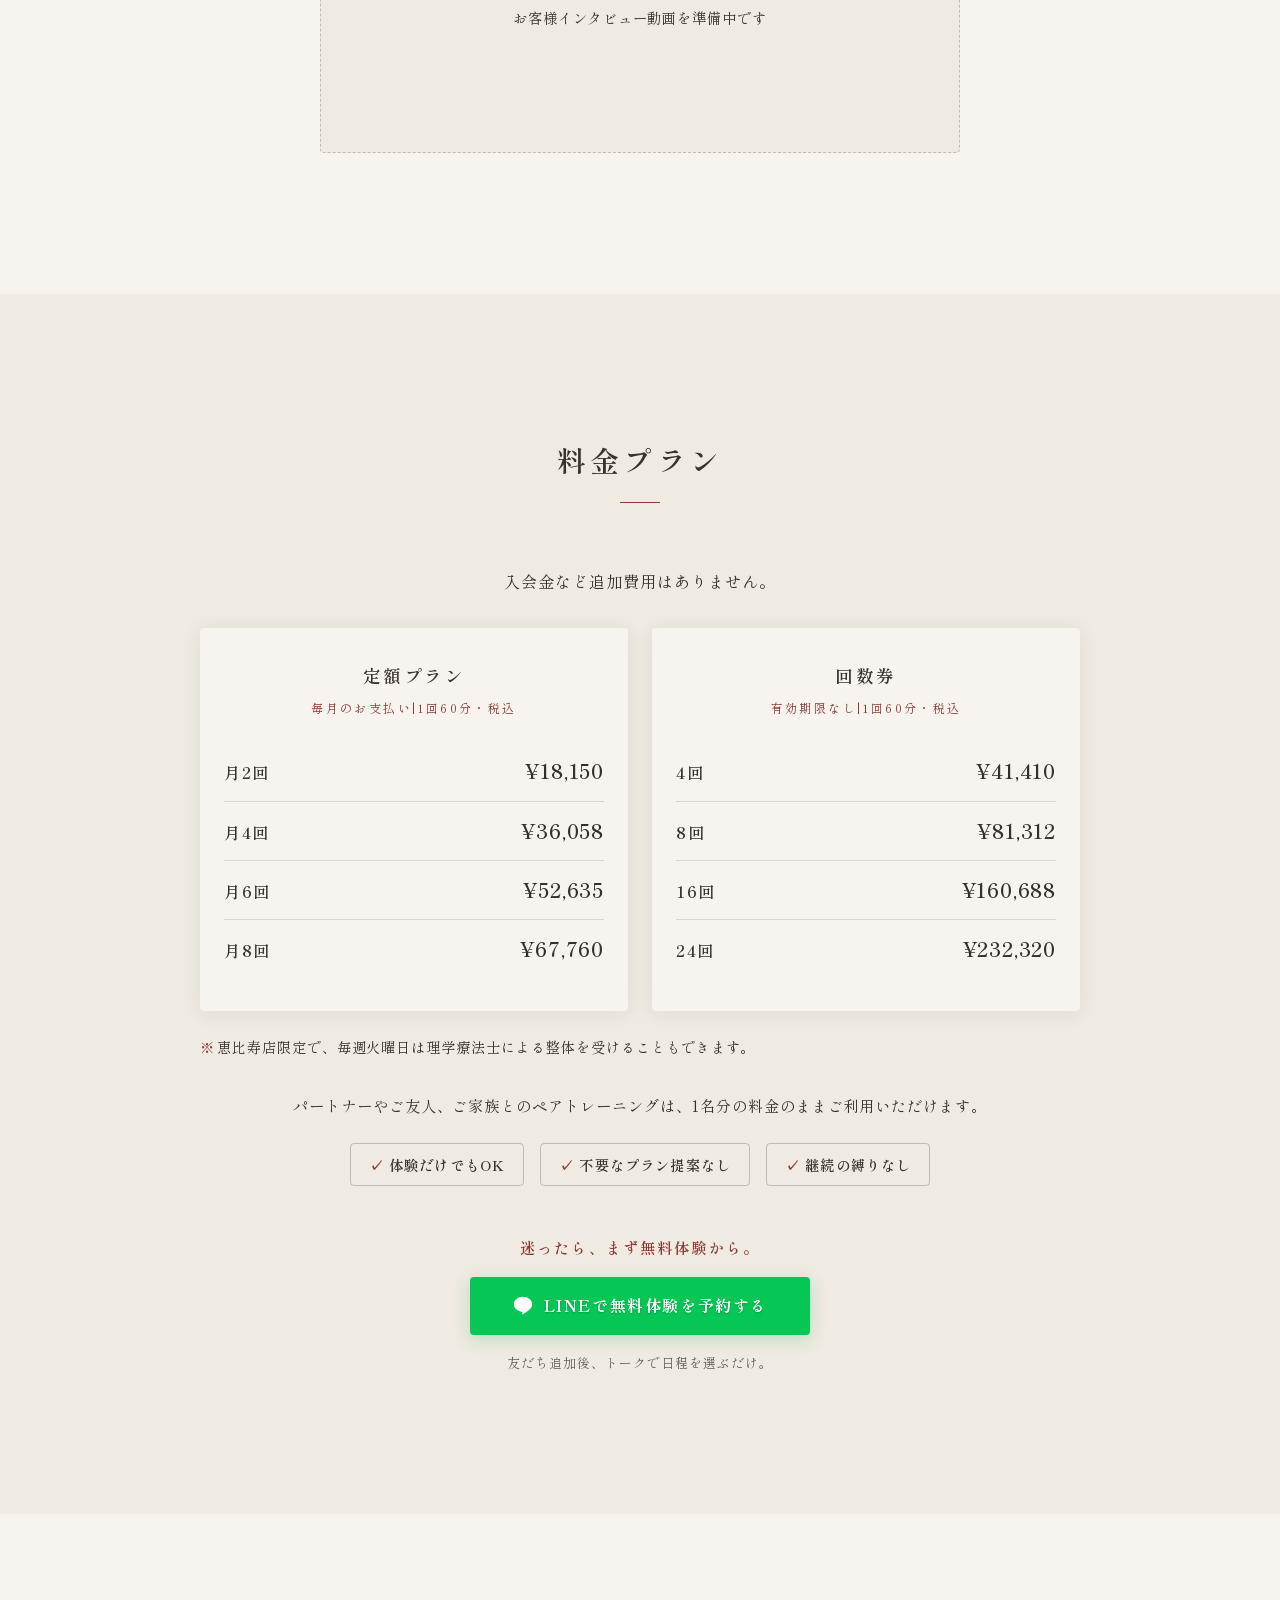
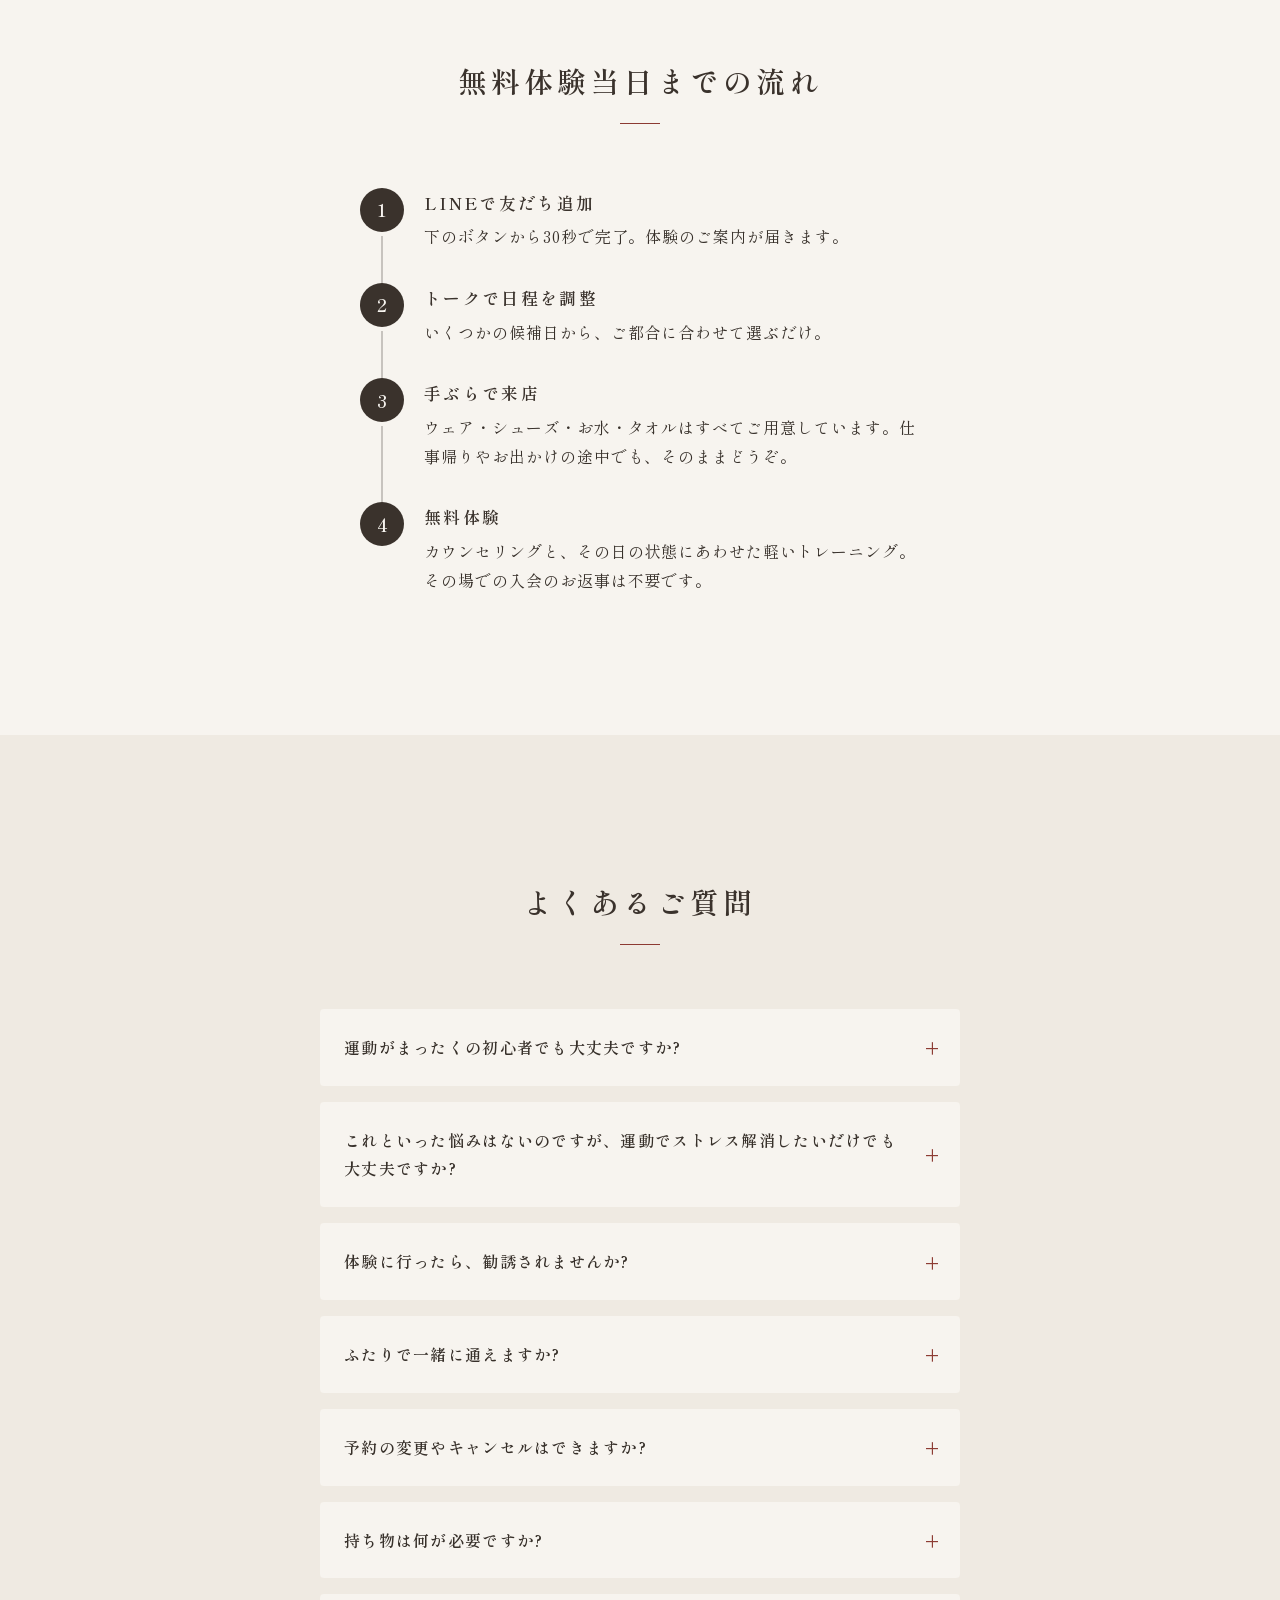
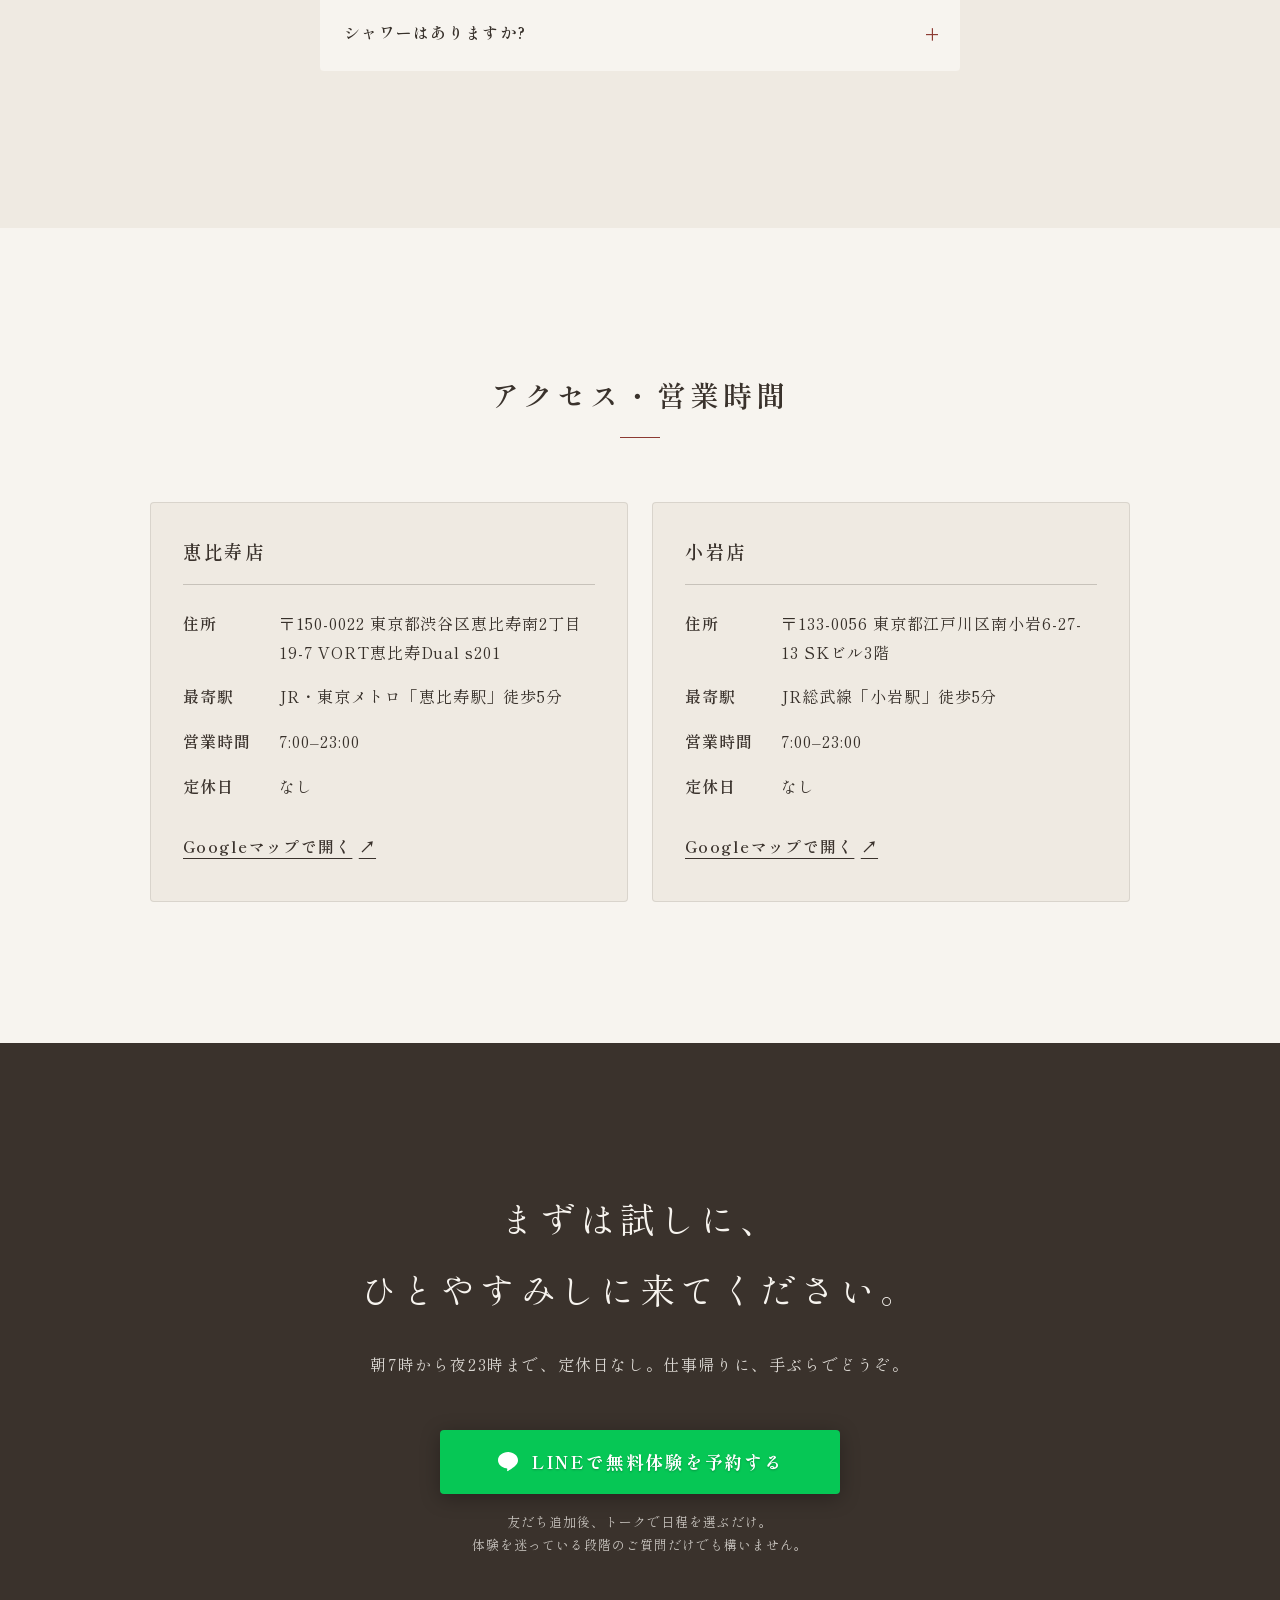
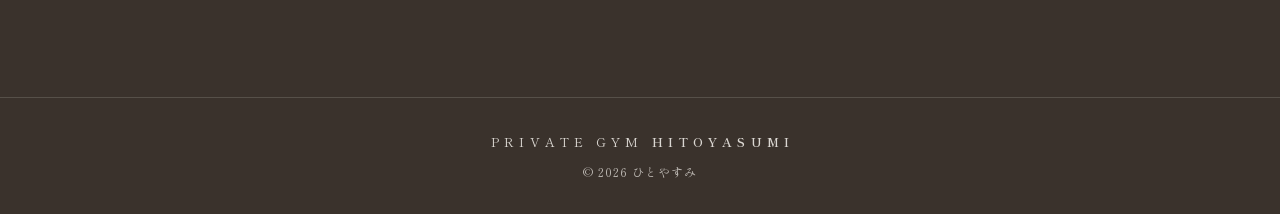
==== commit 9bee05ab: "オンラインパーソナルのページを追加 - online.html を新規追加。位置づけ(30分トレーニングするだけの   サービスではない)を早い位置で明示し、メソッド・サービス内容・   LINEサポ" ====
--- a/index.html
+++ b/index.html
@@ -107,6 +107,7 @@
     <ul class="site-nav__list">
       <li><a href="index.html">ホーム</a></li>
       <li><a href="method.html">ひとやすみメソッド</a></li>
+      <li><a href="online.html">オンラインパーソナル</a></li>
       <li><a class="site-nav__cta" href="https://lin.ee/uh5e5la" data-cta="nav">LINEで無料体験を予約する</a></li>
     </ul>
   </nav>
@@ -146,7 +147,7 @@
           <li class="worries__item">日々生まれるモヤモヤを、発散する場所がない</li>
           <li class="worries__item">運動不足が、心の健康にも影響している気がする</li>
         </ul>
-        <p class="worries__bridge">そんな日々のために、この場所をつくりました。</p>
+        <p class="worries__bridge"><span>そんな日々のために、</span><span>この場所をつくりました。</span></p>
       </div>
     </section>
 
@@ -236,8 +237,20 @@
       </div>
     </section>
 
+    <!-- 5b. オンラインパーソナル導線(店舗に通えない方へ) -->
+    <section class="method-teaser section section--alt fade-in" id="online">
+      <div class="container">
+        <p class="section__eyebrow">ONLINE PERSONAL</p>
+        <h2 class="section__title"><span>どちらにも通えない方へ、</span><span>オンラインという選択肢を。</span></h2>
+        <p class="method-teaser__lead">店舗に来られない方にもひとやすみの価値を届けるために、オンラインパーソナルをご用意しました。30分の1対1セッションと、セッション外のLINEサポート。トレーニングの時間だけでなく、日々の生活まで一緒に整えていきます。</p>
+        <div class="cta cta--mid">
+          <a class="cta__button cta__button--outline" href="online.html">オンラインパーソナルを見る</a>
+        </div>
+      </div>
+    </section>
+
     <!-- 6. トレーナー紹介(3名) -->
-    <section class="trainer section section--alt fade-in">
+    <section class="trainer section fade-in">
       <div class="container">
         <h2 class="section__title">トレーナー紹介</h2>
         <div class="trainers__grid">
@@ -282,7 +295,7 @@
     </section>
 
     <!-- 6.5 メソッド訴求 -->
-    <section class="method-teaser section fade-in">
+    <section class="method-teaser section section--alt fade-in">
       <div class="container">
         <p class="section__eyebrow">HITOYASUMI METHOD</p>
         <h2 class="section__title"><span>サポートの土台となる、</span><span>独自のメソッドがあります</span></h2>
--- a/css/style.css
+++ b/css/style.css
@@ -426,7 +426,12 @@
   font-weight: 600;
   letter-spacing: var(--tracking-wide);
   color: var(--color-primary);
-}
+  line-height: var(--leading-ui);
+}
+/* 文節単位で折り返す(.section__title と同じ方式) */
+.worries__bridge span { display: inline-block; }
+/* タグ一覧のあとに本文が続く場合(online.html)の余白 */
+.method-teaser__tags + .article { margin-top: var(--space-4); }
 
 /* ==========================================================
    3. コンセプト(詩)
